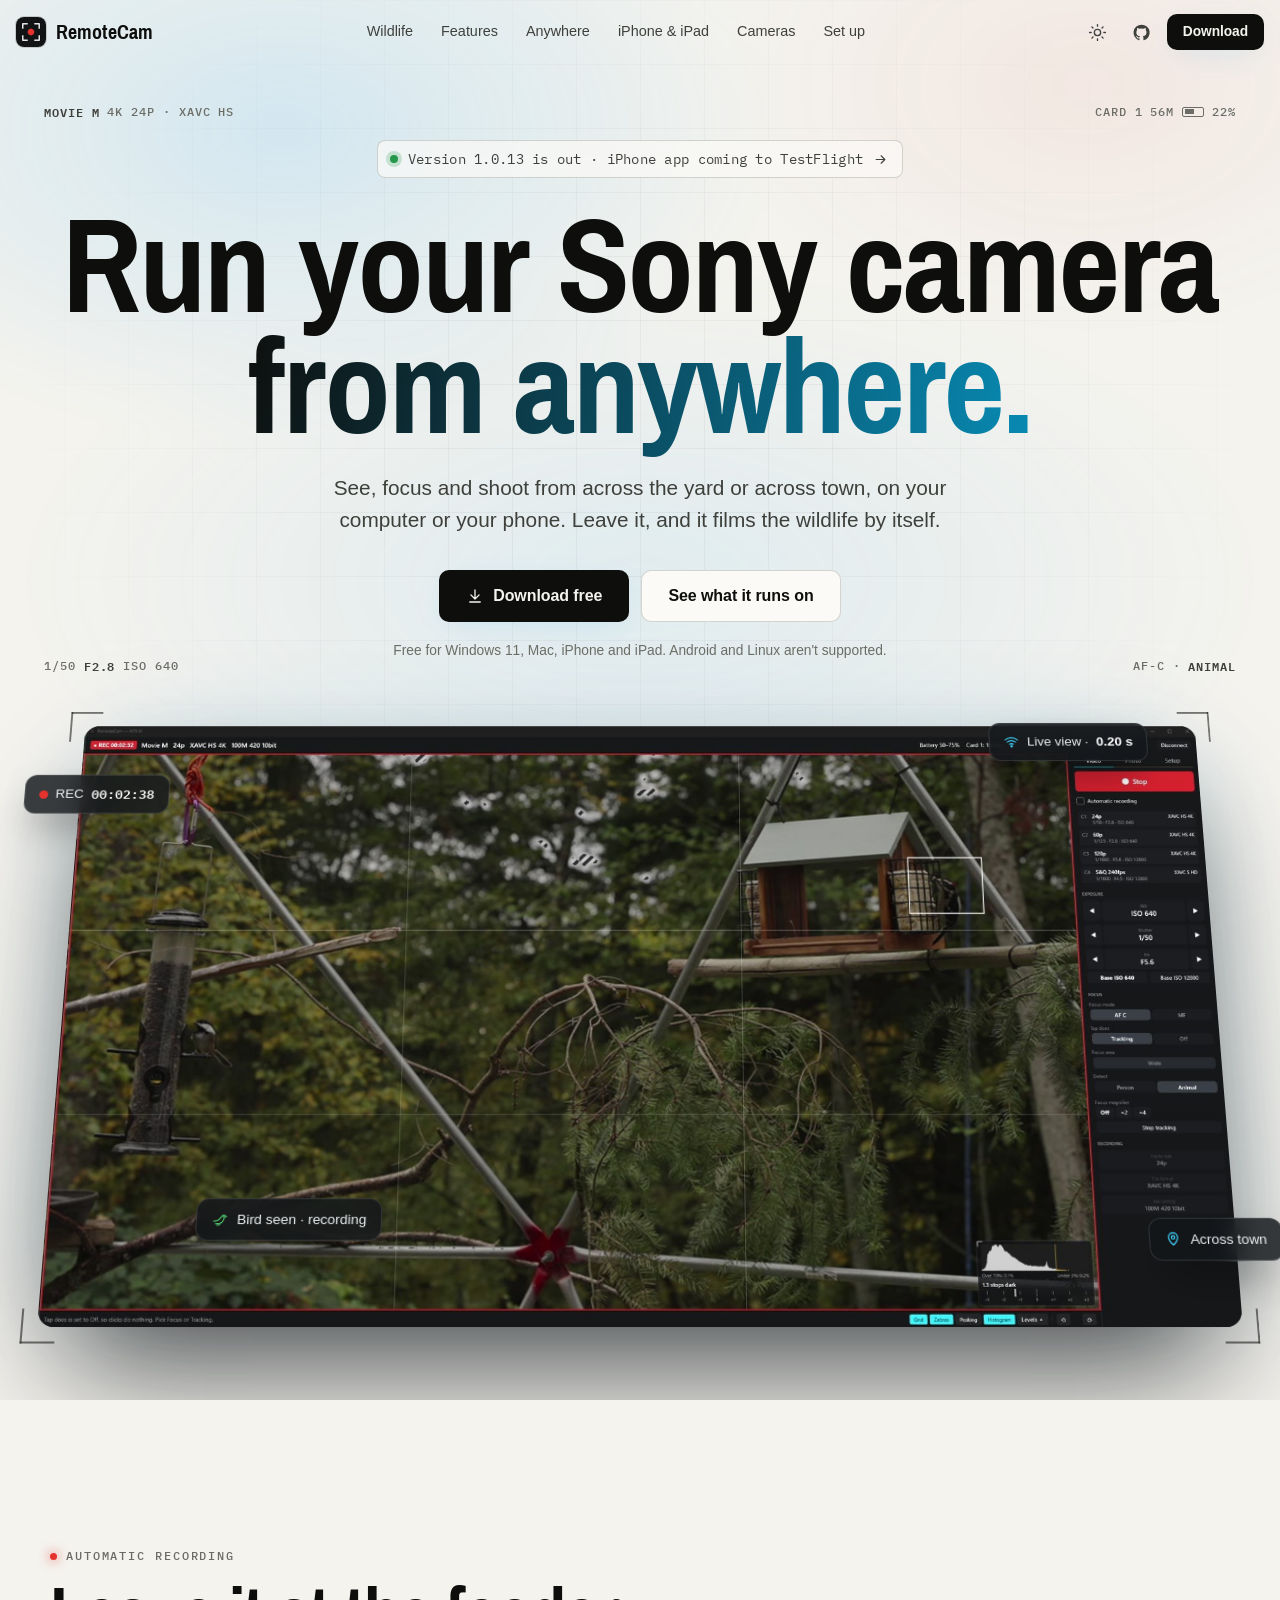
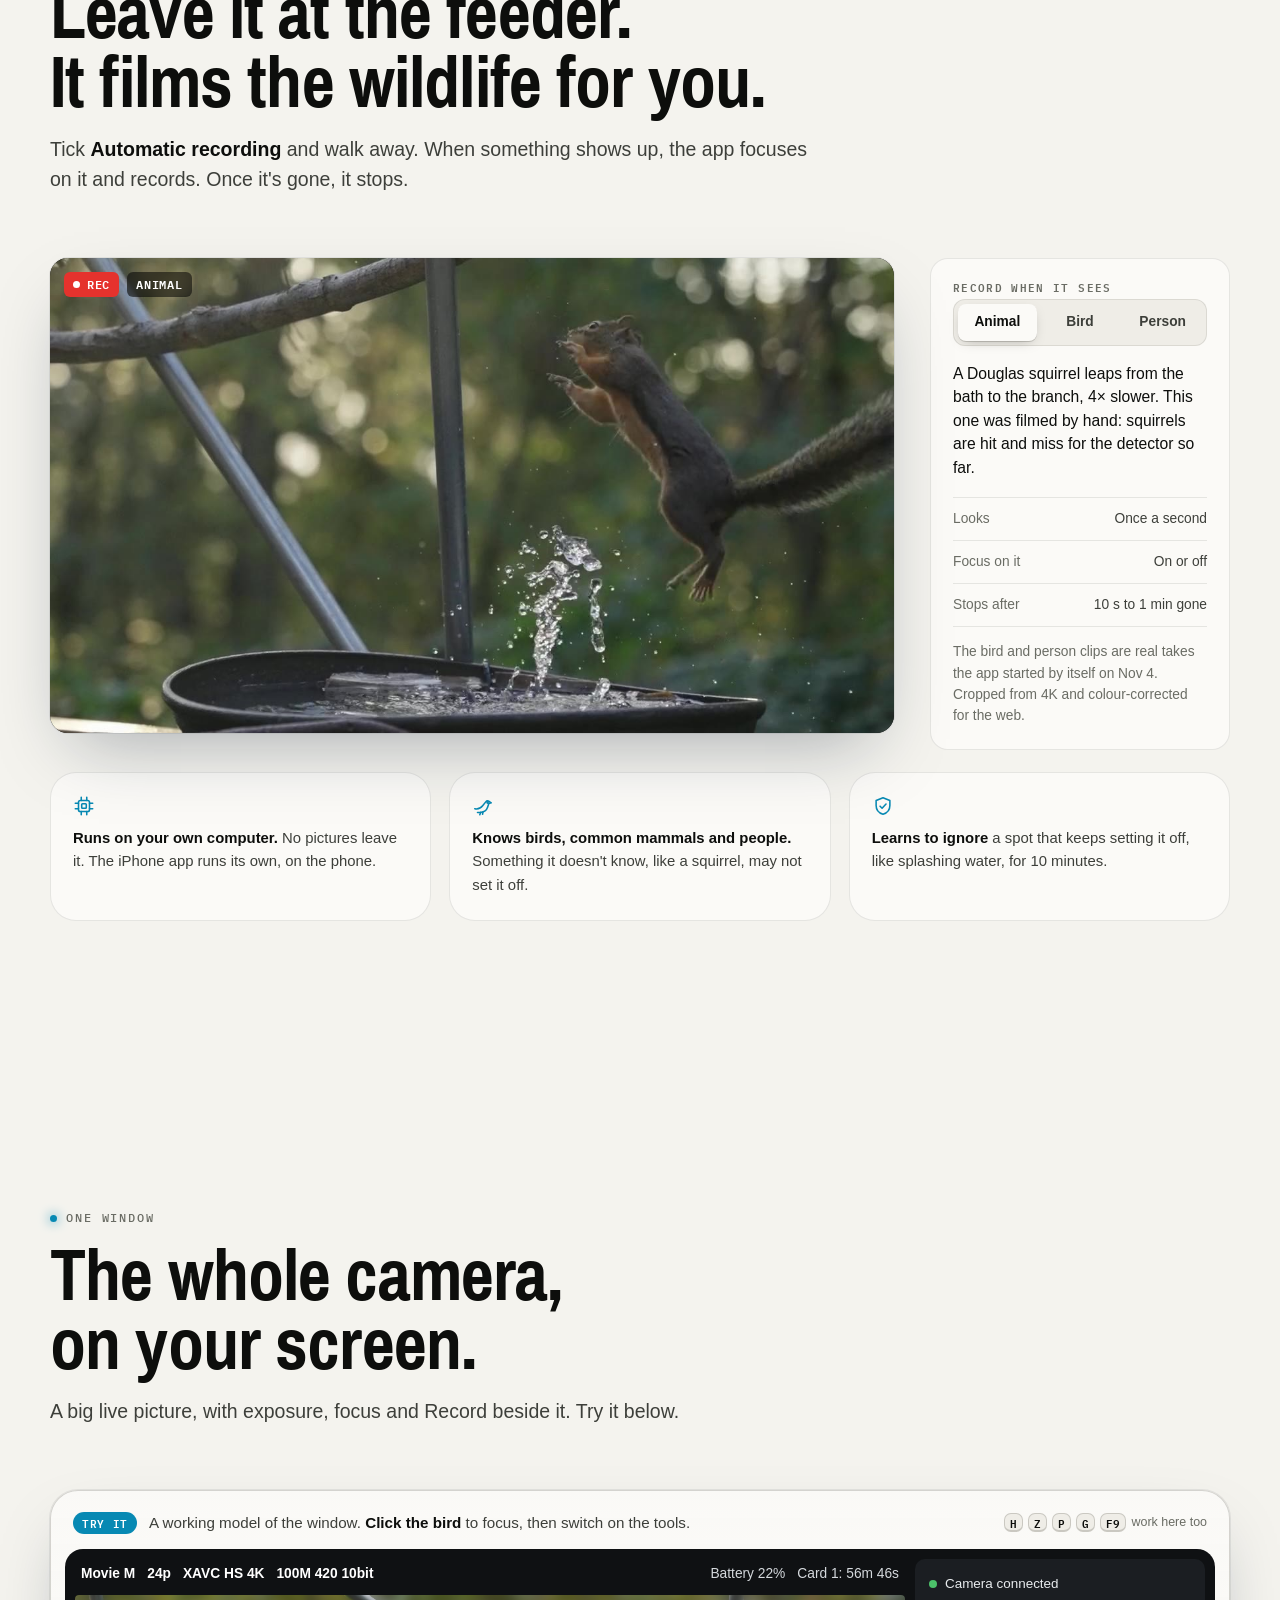
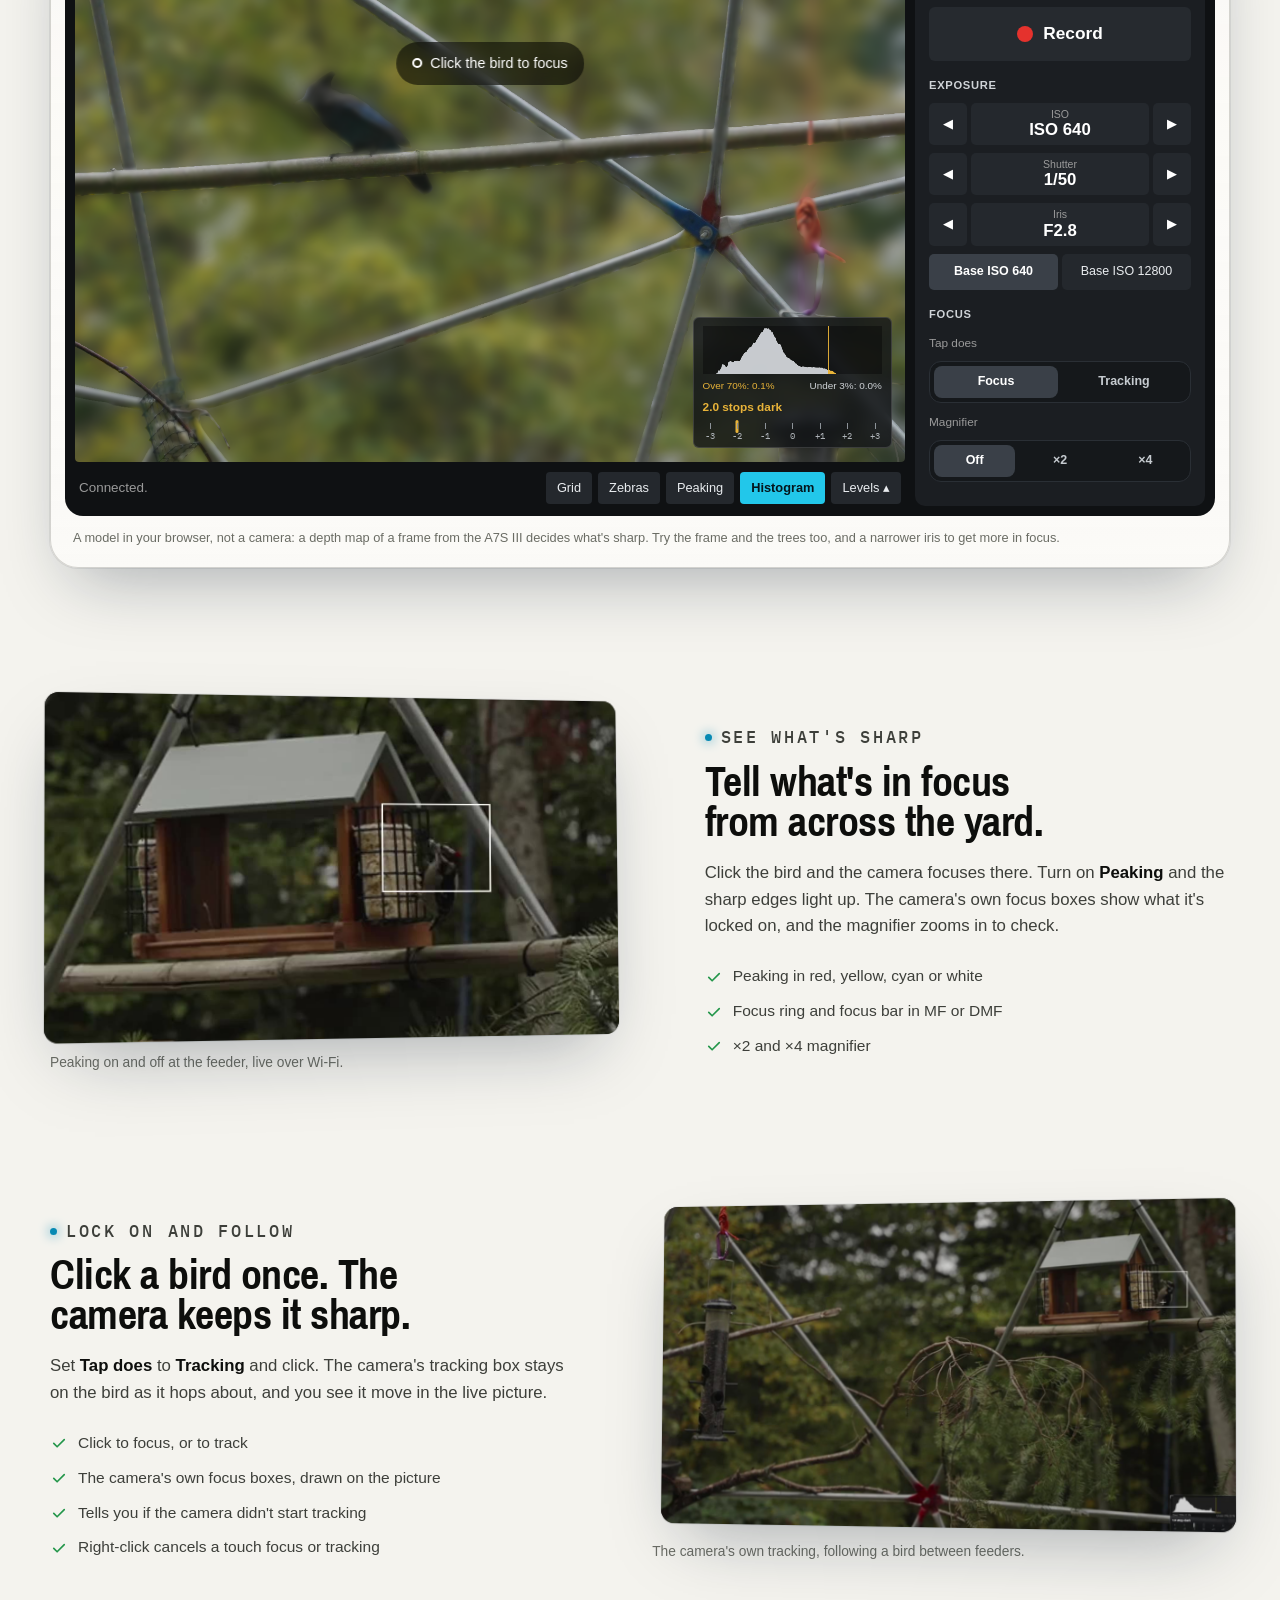
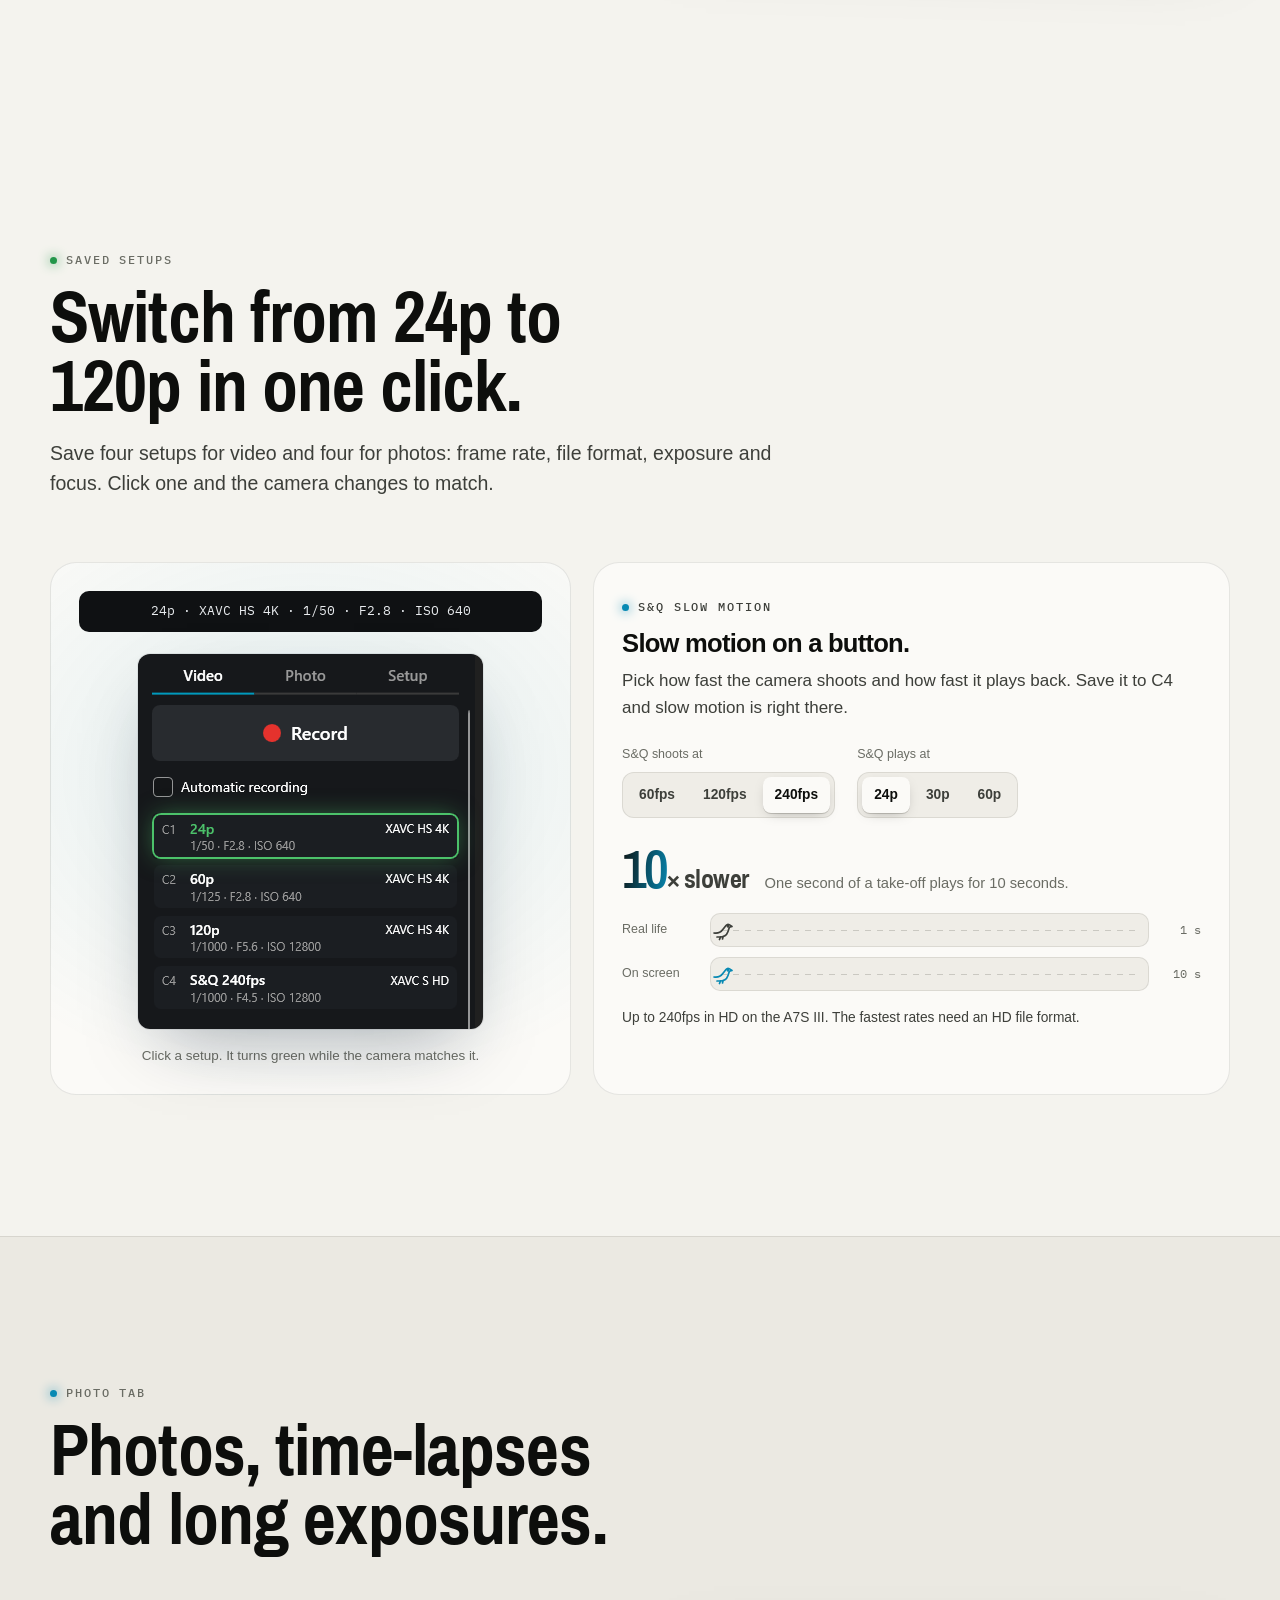
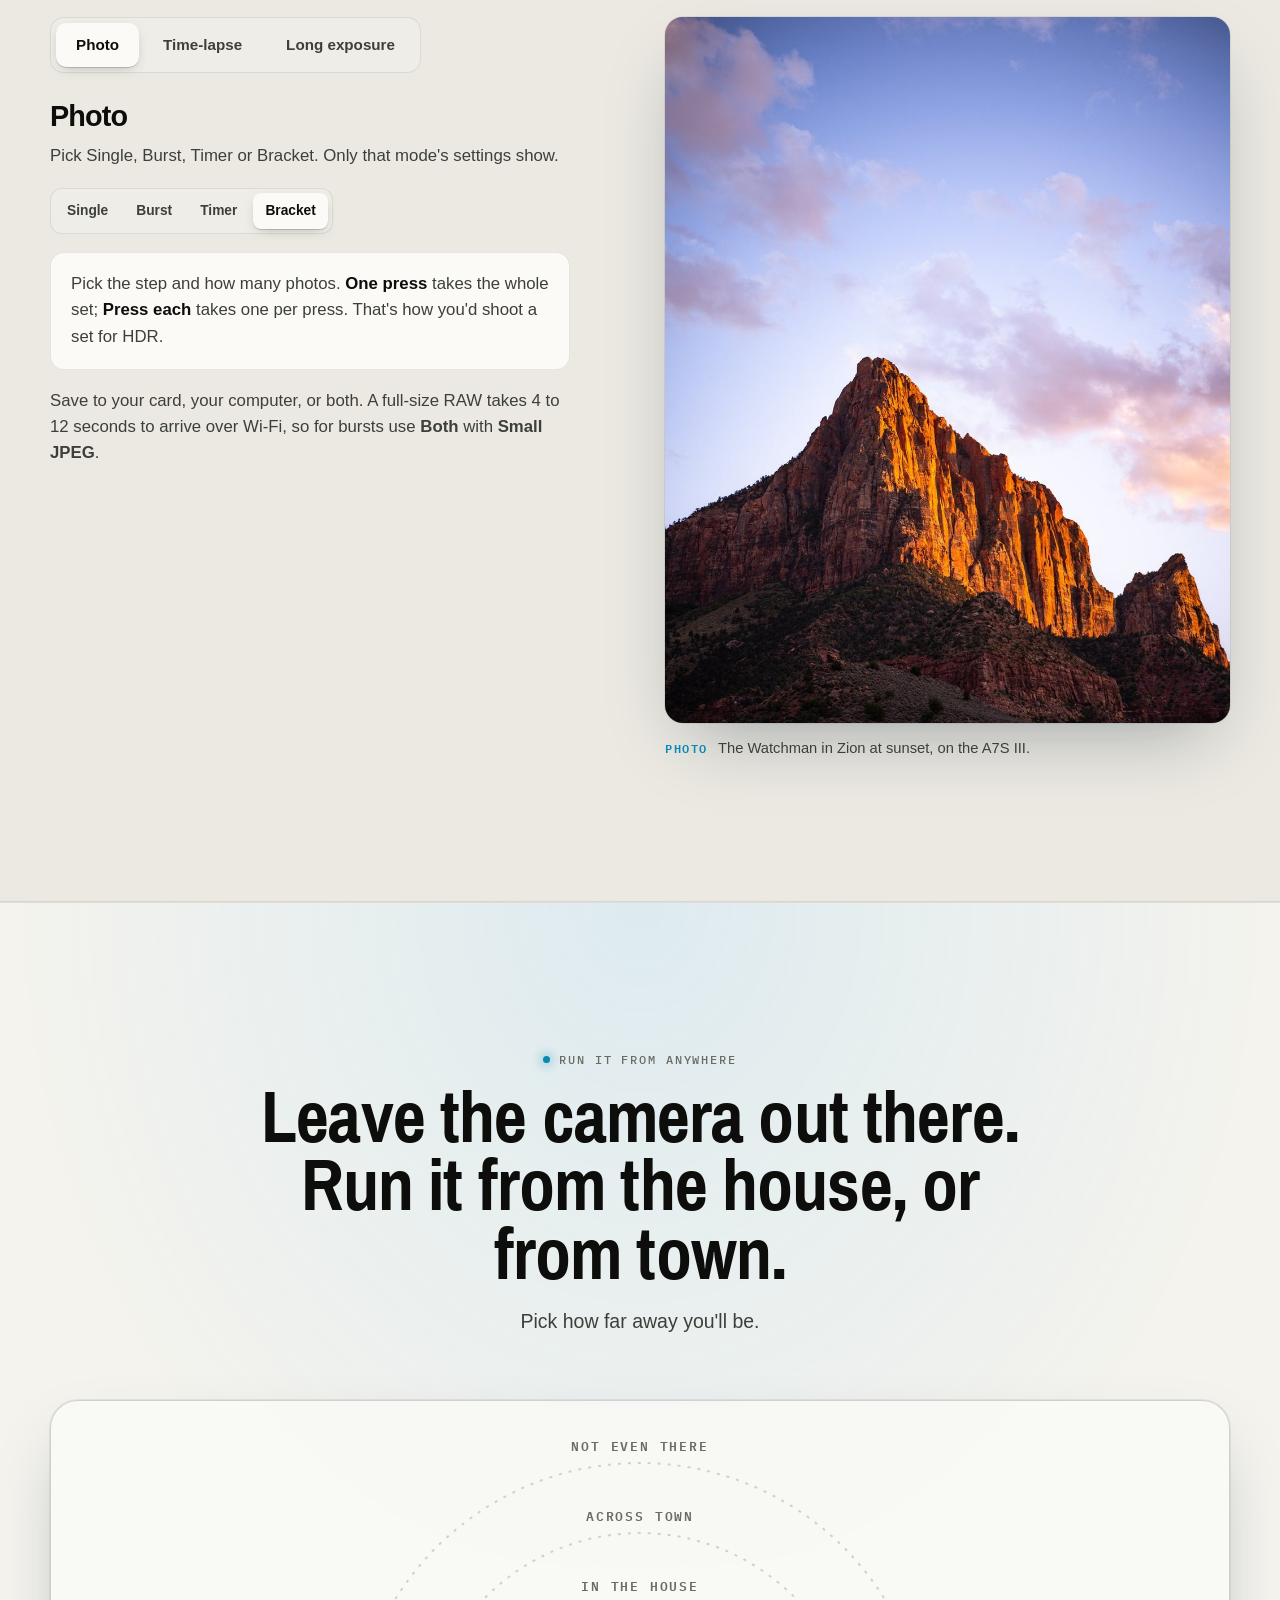
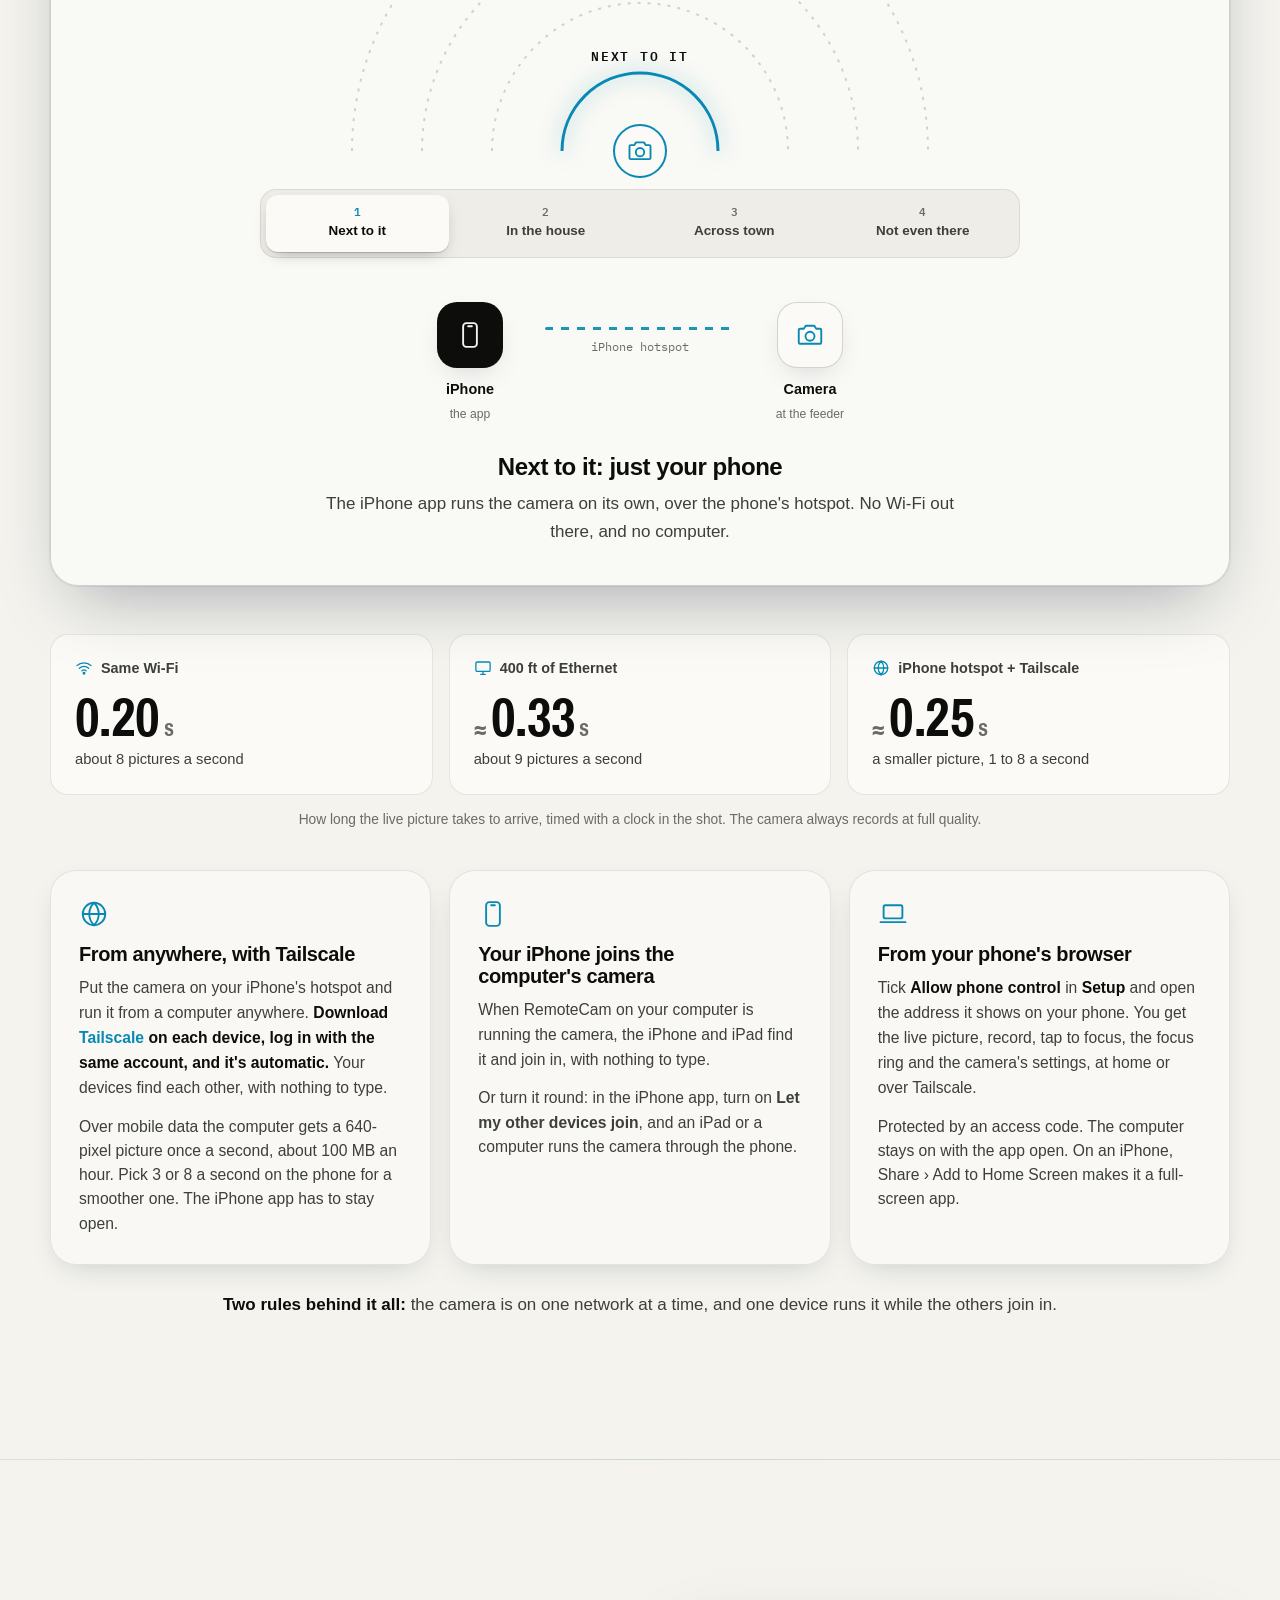
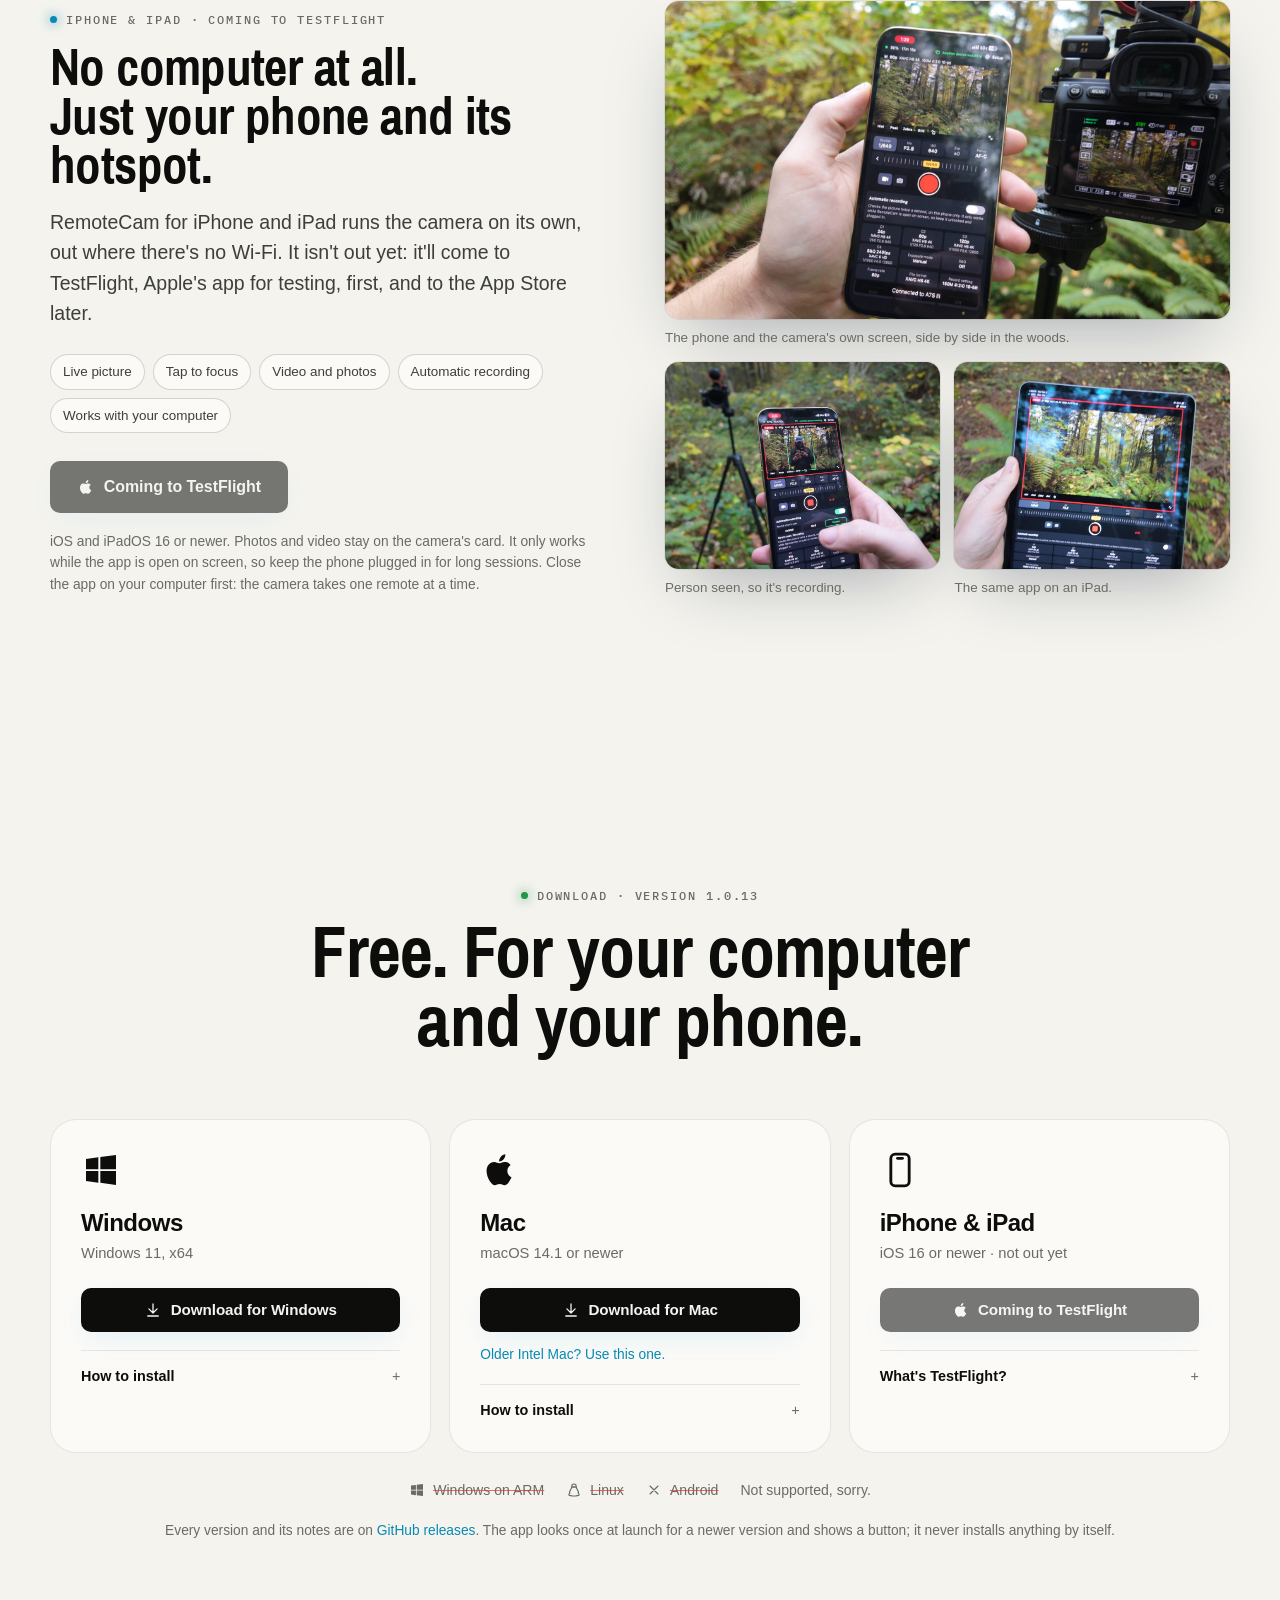
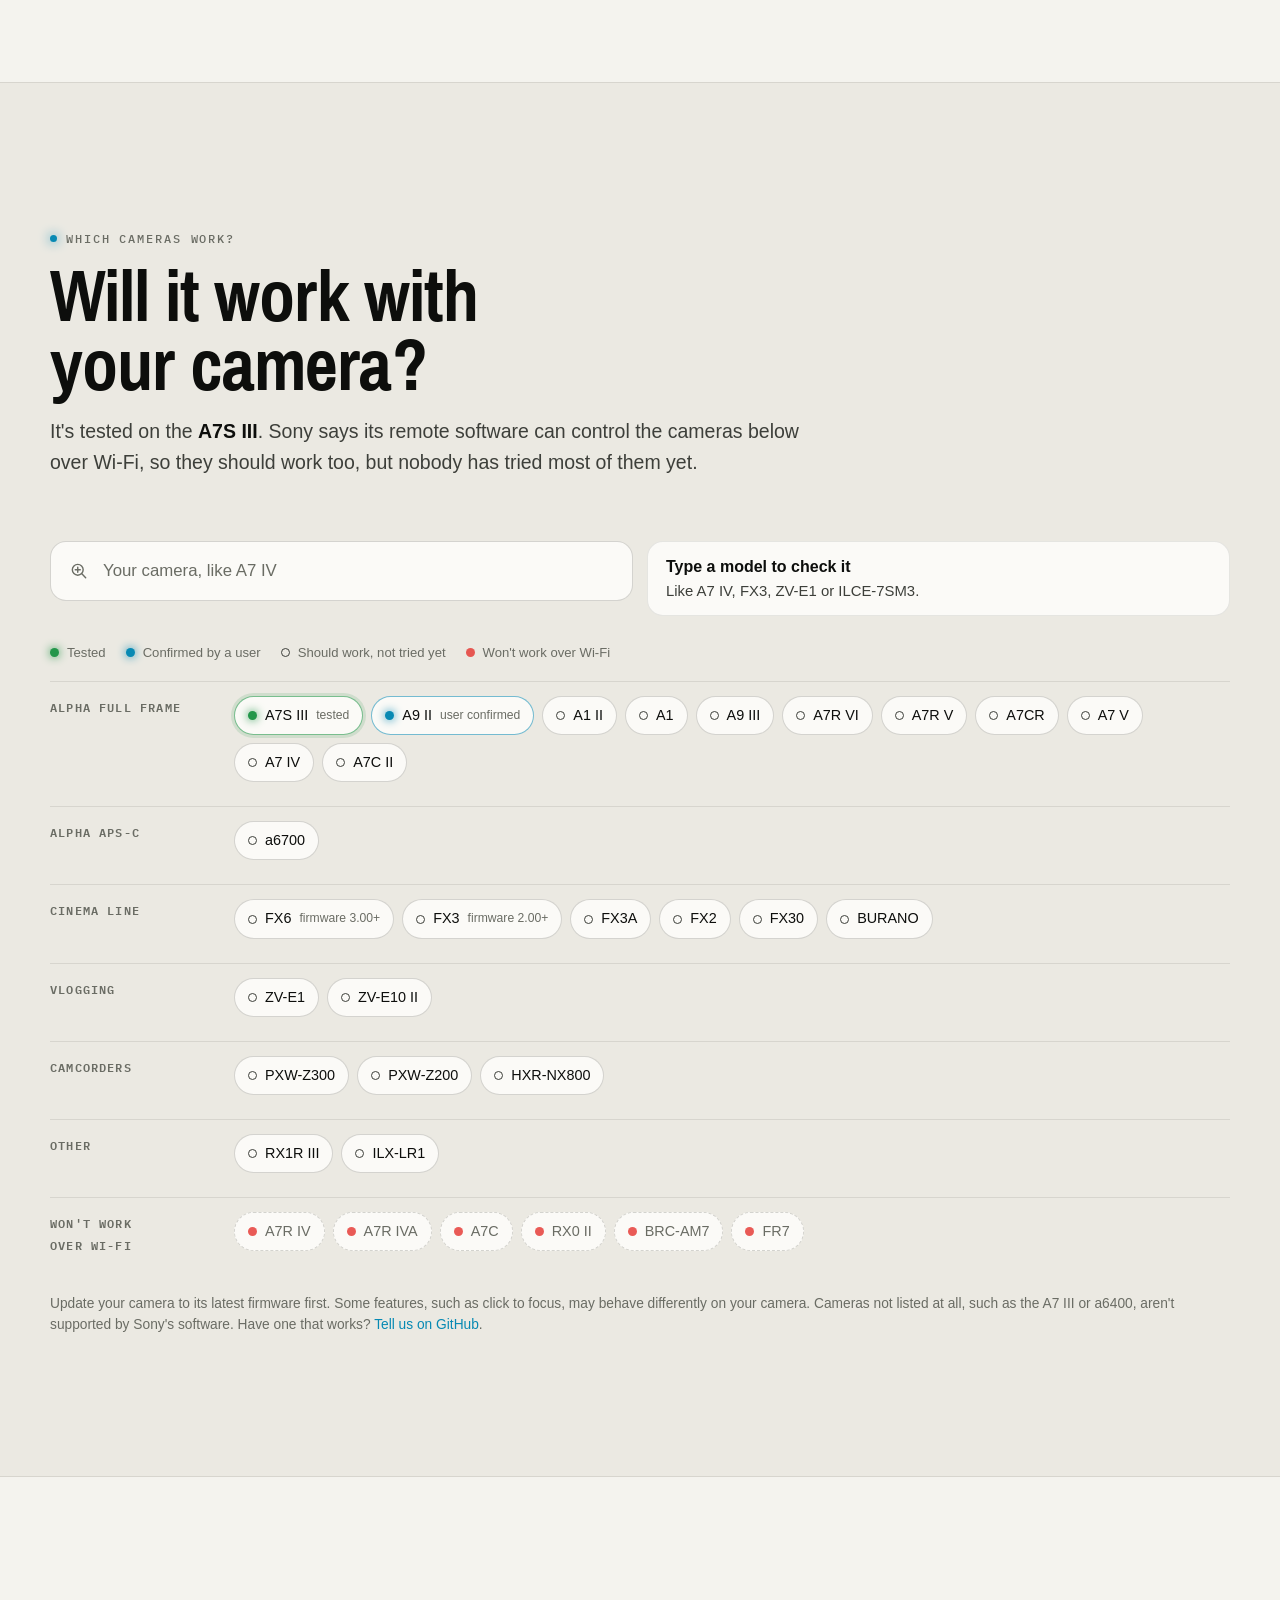
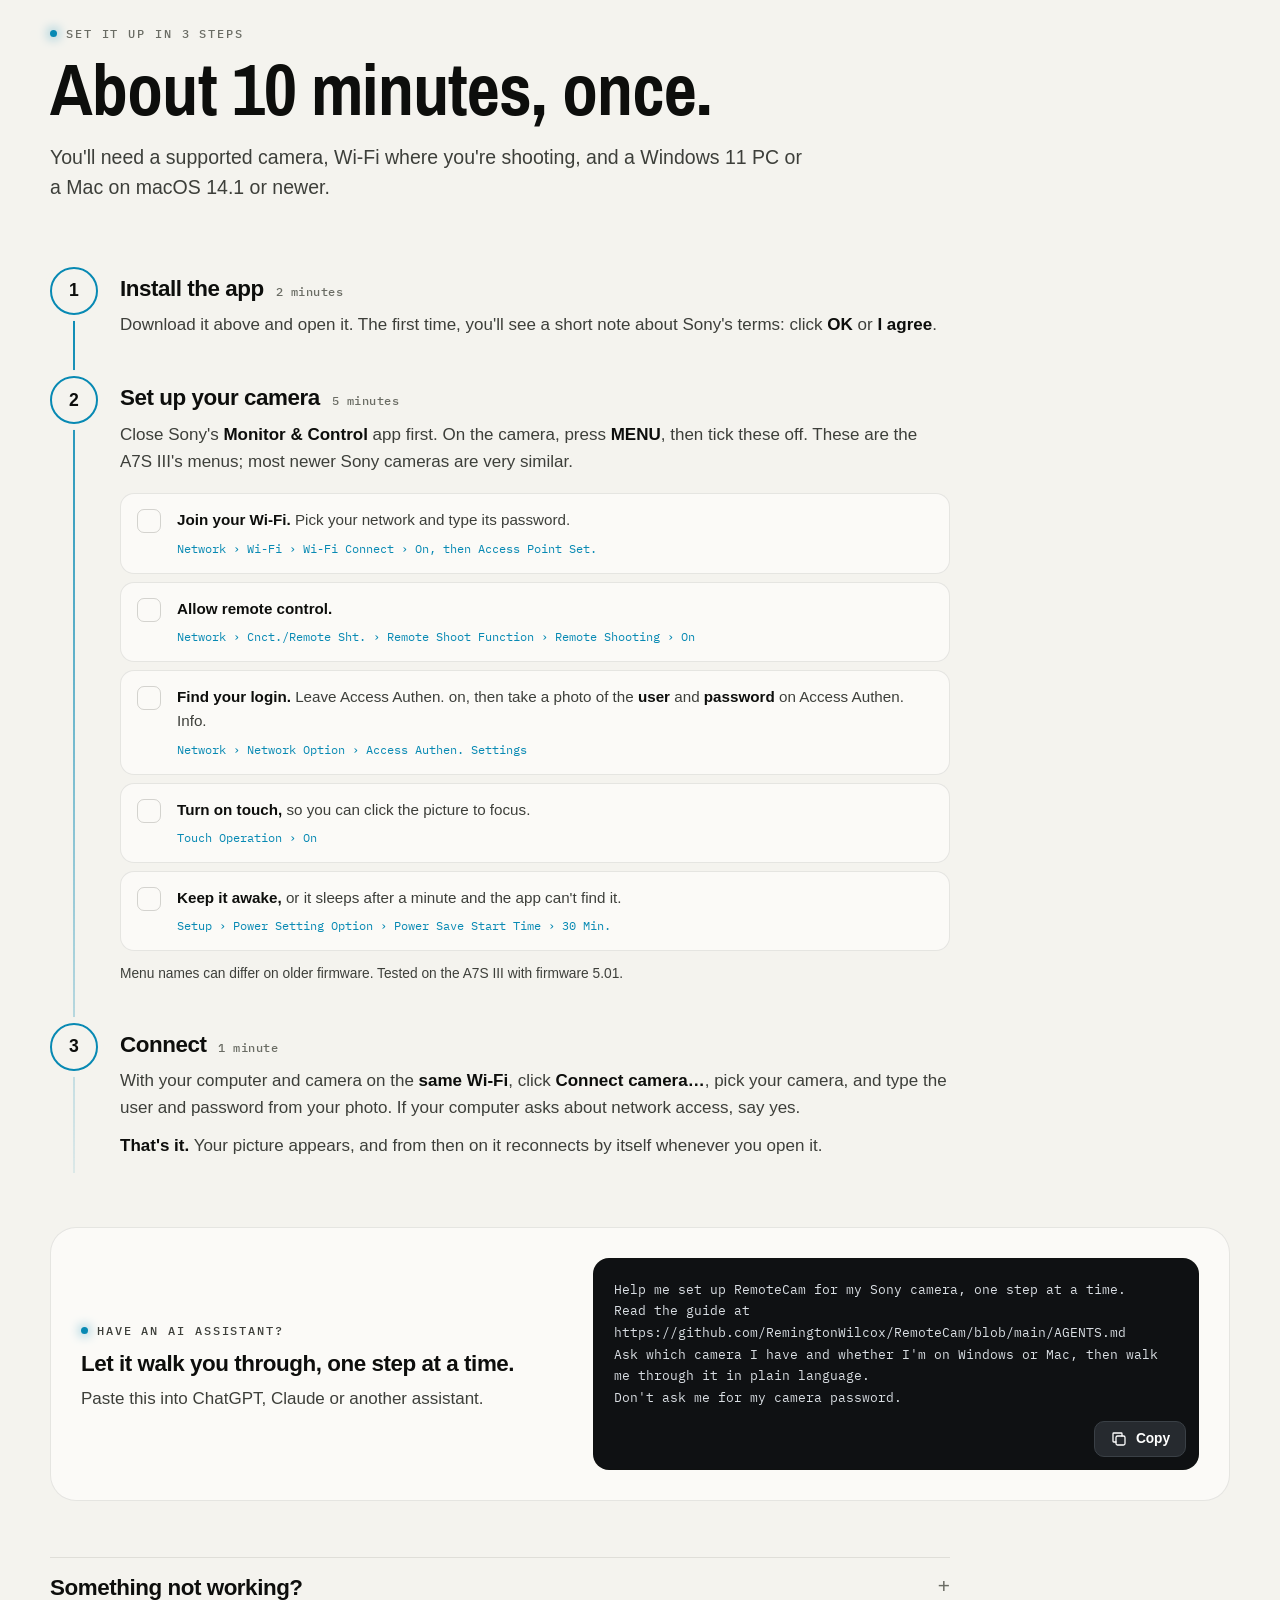
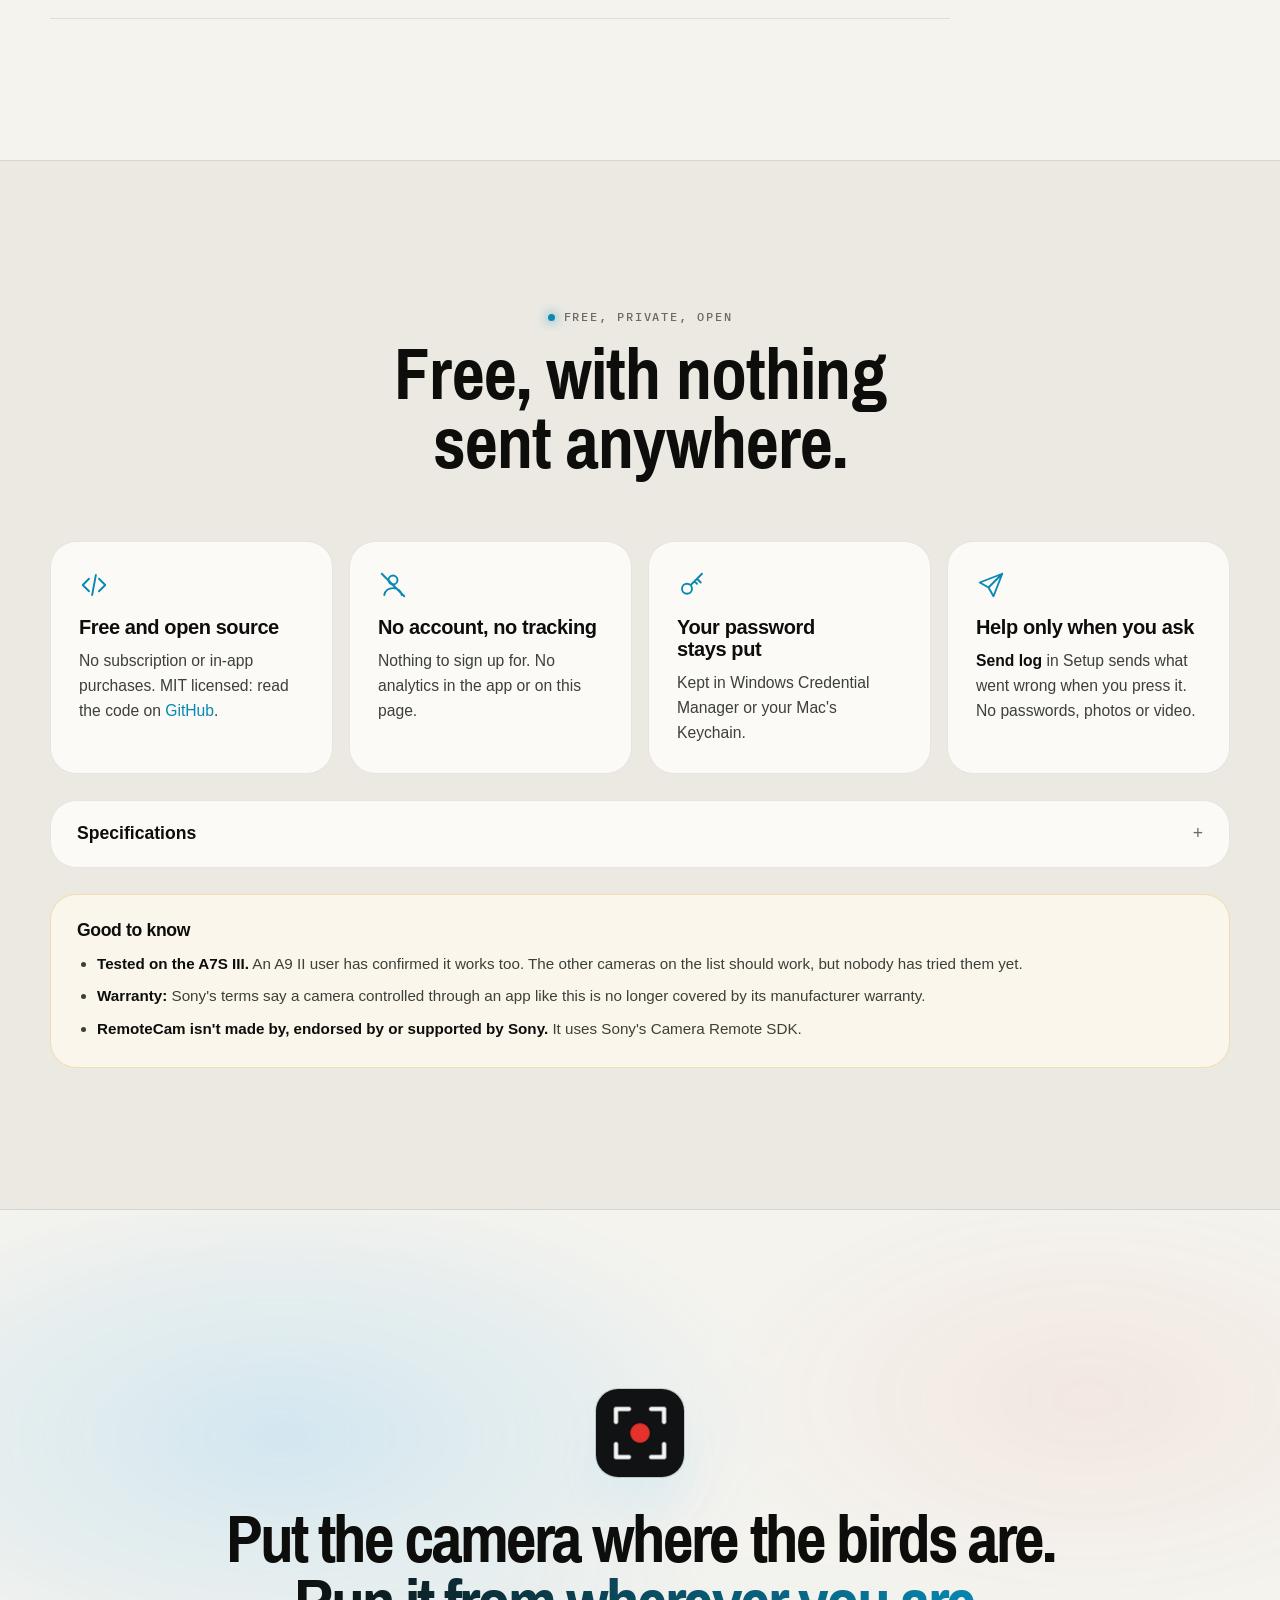
==== site/index.html @ f8faad05 "Website: the Animal tab shows the Oct 31 squirrel leap, labelled as filmed by hand Co-Authored-By: C" ====
<!doctype html>
<html lang="en">
<head>
  <meta charset="utf-8">
  <meta name="viewport" content="width=device-width, initial-scale=1, viewport-fit=cover">
  <!-- This page loads nothing from anyone else until you press play on the video. -->
  <meta http-equiv="Content-Security-Policy" content="default-src 'self'; img-src 'self' data:; style-src 'self' 'unsafe-inline'; script-src 'self'; frame-src https://www.youtube-nocookie.com; connect-src 'none'; form-action 'none'; base-uri 'self'; object-src 'none'">
  <meta name="referrer" content="strict-origin-when-cross-origin">

  <!-- APP NAME: also set in config.js. Change both if the name changes. -->
  <title>RemoteCam · Run your Sony camera from anywhere</title>
  <meta name="description" content="Free Windows, Mac, iPhone and iPad apps that run a Sony camera over Wi-Fi: live picture, focus, exposure, video, photos, slow motion, time-lapse, and automatic recording when wildlife shows up.">
  <meta property="og:title" content="RemoteCam · Run your Sony camera from anywhere">
  <meta property="og:site_name" content="RemoteCam">
  <!-- /APP NAME -->
  <meta property="og:description" content="Live picture, focus, exposure, video, photos, slow motion and time-lapse, from across the yard or across town. Free and open source.">
  <meta property="og:type" content="website">
  <link rel="canonical" href="https://getremotecam.com/">
  <meta property="og:url" content="https://getremotecam.com/">
  <meta property="og:image" content="https://getremotecam.com/assets/social-card.jpg">
  <meta property="og:image:width" content="1200">
  <meta property="og:image:height" content="630">
  <meta name="twitter:card" content="summary_large_image">
  <meta name="color-scheme" content="dark light">
  <meta name="theme-color" content="#070807" media="(prefers-color-scheme: dark)">
  <meta name="theme-color" content="#f4f3ee" media="(prefers-color-scheme: light)">

  <link rel="icon" type="image/png" href="assets/favicon-64.png">
  <link rel="apple-touch-icon" href="assets/icon-180.png">
  <link rel="stylesheet" href="styles.css">
  <script src="theme.js"></script>
  <script src="config.js" defer></script>
  <script src="app.js" defer></script>
</head>
<body id="top">

<!-- Icons, drawn once and reused below -->
<svg width="0" height="0" style="position:absolute" aria-hidden="true">
  <defs>
    <symbol id="i-eye" viewBox="0 0 24 24"><path d="M2 12s3.6-7 10-7 10 7 10 7-3.6 7-10 7S2 12 2 12Z"/><circle cx="12" cy="12" r="3"/></symbol>
    <symbol id="i-focus" viewBox="0 0 24 24"><path d="M3 8V5a2 2 0 0 1 2-2h3M16 3h3a2 2 0 0 1 2 2v3M21 16v3a2 2 0 0 1-2 2h-3M8 21H5a2 2 0 0 1-2-2v-3"/><circle cx="12" cy="12" r="3.2"/></symbol>
    <symbol id="i-loupe" viewBox="0 0 24 24"><circle cx="10.5" cy="10.5" r="6.5"/><path d="m20 20-4.6-4.6M10.5 7.5v6M7.5 10.5h6"/></symbol>
    <symbol id="i-sun" viewBox="0 0 24 24"><circle cx="12" cy="12" r="4"/><path d="M12 2v2M12 20v2M4.9 4.9l1.4 1.4M17.7 17.7l1.4 1.4M2 12h2M20 12h2M4.9 19.1l1.4-1.4M17.7 6.3l1.4-1.4"/></symbol>
    <symbol id="i-moon" viewBox="0 0 24 24"><path d="M20 14.5A8 8 0 0 1 9.5 4a8 8 0 1 0 10.5 10.5Z"/></symbol>
    <symbol id="i-rec" viewBox="0 0 24 24"><circle cx="12" cy="12" r="9"/><circle cx="12" cy="12" r="4.5" fill="currentColor" stroke="none"/></symbol>
    <symbol id="i-slow" viewBox="0 0 24 24"><circle cx="12" cy="13" r="8"/><path d="M12 9v4l2.5 2.5M9.5 2.5h5"/></symbol>
    <symbol id="i-camera" viewBox="0 0 24 24"><path d="M4 7h3l1.6-2.4h6.8L17 7h3a1 1 0 0 1 1 1v10a1 1 0 0 1-1 1H4a1 1 0 0 1-1-1V8a1 1 0 0 1 1-1Z"/><circle cx="12" cy="13" r="3.6"/></symbol>
    <symbol id="i-presets" viewBox="0 0 24 24"><rect x="3" y="4" width="18" height="4" rx="1.2"/><rect x="3" y="10" width="18" height="4" rx="1.2"/><rect x="3" y="16" width="18" height="4" rx="1.2"/></symbol>
    <symbol id="i-sliders" viewBox="0 0 24 24"><path d="M4 6h10M18 6h2M4 12h4M12 12h8M4 18h12M20 18h0"/><circle cx="16" cy="6" r="2"/><circle cx="10" cy="12" r="2"/><circle cx="18" cy="18" r="2"/></symbol>
    <symbol id="i-cards" viewBox="0 0 24 24"><path d="M7 3h7l4 4v13a1 1 0 0 1-1 1H7a1 1 0 0 1-1-1V4a1 1 0 0 1 1-1Z"/><path d="M9.5 3v4M12 3v4M14.5 4v3"/></symbol>
    <symbol id="i-globe" viewBox="0 0 24 24"><circle cx="12" cy="12" r="9"/><path d="M3 12h18M12 3c2.6 2.6 3.8 5.6 3.8 9s-1.2 6.4-3.8 9c-2.6-2.6-3.8-5.6-3.8-9S9.4 5.6 12 3Z"/></symbol>
    <symbol id="i-bird" viewBox="0 0 24 24"><path d="M3 15c3.5.6 6.5-.4 8.6-3.2L15 7.5c.8-1 2.4-1.4 3.6-.6L21 8.5l-2.6.8-1.5 4.4C15.8 17 12.6 19 8.5 19H6"/><circle cx="17" cy="8.3" r=".6" fill="currentColor"/><path d="M9.5 19l-1 2.5M12 18.5 11.5 21"/></symbol>
    <symbol id="i-battery" viewBox="0 0 24 24"><rect x="2.5" y="7" width="17" height="10" rx="2"/><path d="M22 10.5v3"/><path d="M5.5 10v4M8.5 10v4" /></symbol>
    <symbol id="i-wifi" viewBox="0 0 24 24"><path d="M2.5 8.8a14 14 0 0 1 19 0M5.8 12.3a9.2 9.2 0 0 1 12.4 0M9.2 15.7a4.4 4.4 0 0 1 5.6 0"/><circle cx="12" cy="19" r="1.1" fill="currentColor"/></symbol>
    <symbol id="i-help" viewBox="0 0 24 24"><path d="M21 12a9 9 0 1 1-4-7.5"/><path d="M9.5 9.5a2.6 2.6 0 0 1 5 1c0 1.8-2.5 2.2-2.5 3.8"/><circle cx="12" cy="17.3" r=".7" fill="currentColor"/></symbol>
    <symbol id="i-shield" viewBox="0 0 24 24"><path d="M12 3 4.5 6v5.5c0 4.6 3.1 8.2 7.5 9.5 4.4-1.3 7.5-4.9 7.5-9.5V6L12 3Z"/><path d="m8.8 12.2 2.2 2.2 4.3-4.6"/></symbol>
    <symbol id="i-key" viewBox="0 0 24 24"><circle cx="8" cy="15" r="4"/><path d="m11 12 9-9M16 7l3 3M14 9l2 2"/></symbol>
    <symbol id="i-code" viewBox="0 0 24 24"><path d="m8 7-5 5 5 5M16 7l5 5-5 5M13.5 4l-3 16"/></symbol>
    <symbol id="i-cpu" viewBox="0 0 24 24"><rect x="6" y="6" width="12" height="12" rx="2"/><path d="M9 2.5V6M15 2.5V6M9 18v3.5M15 18v3.5M2.5 9H6M2.5 15H6M18 9h3.5M18 15h3.5"/><rect x="9.5" y="9.5" width="5" height="5" rx=".8"/></symbol>
    <symbol id="i-gift" viewBox="0 0 24 24"><rect x="3.5" y="8" width="17" height="4" rx="1"/><path d="M5 12v8h14v-8M12 8v12M12 8c-1.5-3.5-5.5-4-5.5-1.6C6.5 8 9 8 12 8Zm0 0c1.5-3.5 5.5-4 5.5-1.6C17.5 8 15 8 12 8Z"/></symbol>
    <symbol id="i-user-off" viewBox="0 0 24 24"><circle cx="12" cy="8" r="3.6"/><path d="M5 20c.8-3.6 3.6-5.5 7-5.5s6.2 1.9 7 5.5M3 3l18 18"/></symbol>
    <symbol id="i-send" viewBox="0 0 24 24"><path d="M21 3 10 14M21 3l-7 18-4-7-7-4 18-7Z"/></symbol>
    <symbol id="i-play" viewBox="0 0 24 24"><path d="M8 5.5v13l10.5-6.5L8 5.5Z" fill="currentColor"/></symbol>
    <symbol id="i-arrow" viewBox="0 0 24 24"><path d="M5 12h14M13 6l6 6-6 6"/></symbol>
    <symbol id="i-down" viewBox="0 0 24 24"><path d="M12 4v12M6.5 10.5 12 16l5.5-5.5M5 20h14"/></symbol>
    <symbol id="i-copy" viewBox="0 0 24 24"><rect x="8" y="8" width="12" height="12" rx="2"/><path d="M16 8V5a1 1 0 0 0-1-1H5a1 1 0 0 0-1 1v10a1 1 0 0 0 1 1h3"/></symbol>
    <symbol id="i-check" viewBox="0 0 24 24"><path d="m5 12.5 4.5 4.5L19 7.5"/></symbol>
    <symbol id="i-x" viewBox="0 0 24 24"><path d="M6 6l12 12M18 6 6 18"/></symbol>
    <symbol id="i-menu" viewBox="0 0 24 24"><path d="M4 7h16M4 12h16M4 17h16"/></symbol>
    <symbol id="i-phone" viewBox="0 0 24 24"><rect x="6.5" y="2.5" width="11" height="19" rx="2.6"/><path d="M10.5 5h3"/></symbol>
    <symbol id="i-laptop" viewBox="0 0 24 24"><rect x="4.5" y="5" width="15" height="10.5" rx="1.4"/><path d="M2 18.5h20"/></symbol>
    <symbol id="i-desktop" viewBox="0 0 24 24"><rect x="2.5" y="4" width="19" height="12.5" rx="1.6"/><path d="M9 20.5h6M12 16.5v4"/></symbol>
    <symbol id="i-cloud" viewBox="0 0 24 24"><path d="M7 18.5a4.5 4.5 0 0 1-.6-9A6 6 0 0 1 18 8.6a5 5 0 0 1-.5 9.9H7Z"/></symbol>
    <symbol id="i-home" viewBox="0 0 24 24"><path d="M3.5 11 12 4l8.5 7M6 9.5V20h12V9.5"/><path d="M10 20v-5h4v5"/></symbol>
    <symbol id="i-pin" viewBox="0 0 24 24"><path d="M12 21s-6.5-6.2-6.5-11a6.5 6.5 0 0 1 13 0c0 4.8-6.5 11-6.5 11Z"/><circle cx="12" cy="10" r="2.4"/></symbol>
    <symbol id="i-windows" viewBox="0 0 24 24"><path d="M3 5.4 10.4 4.4v7.1H3V5.4ZM11.6 4.2 21 3v8.5h-9.4V4.2ZM3 12.6h7.4v7.1L3 18.6v-6ZM11.6 12.6H21V21l-9.4-1.3v-7.1Z" fill="currentColor" stroke="none"/></symbol>
    <symbol id="i-apple" viewBox="0 0 24 24"><path d="M16.4 12.6c0-2.4 2-3.5 2-3.6-1.1-1.6-2.8-1.8-3.4-1.8-1.4-.2-2.8.8-3.5.8-.7 0-1.8-.8-3-.8-1.5 0-3 .9-3.8 2.3-1.6 2.8-.4 7 1.2 9.3.8 1.1 1.7 2.4 2.9 2.3 1.2 0 1.6-.7 3-.7s1.8.7 3 .7c1.3 0 2.1-1.1 2.8-2.3.9-1.3 1.3-2.5 1.3-2.6-.1 0-2.5-.9-2.5-3.6ZM14.2 5.6c.6-.8 1.1-1.9 1-3-.9 0-2.1.6-2.7 1.4-.6.7-1.1 1.8-1 2.9 1 .1 2.1-.5 2.7-1.3Z" fill="currentColor" stroke="none"/></symbol>
    <symbol id="i-linux" viewBox="0 0 24 24"><path d="M12 3c-2.2 0-3.4 1.8-3.4 4.2 0 1.6-.6 2.7-1.6 4.3-1.2 1.9-2 3.7-1.5 5.8M12 3c2.2 0 3.4 1.8 3.4 4.2 0 1.6.6 2.7 1.6 4.3 1.2 1.9 2 3.7 1.5 5.8M5.5 17.3c-1 .6-1.6 1.5-1 2.3.8 1.1 3.6.7 4.8 1.4M18.5 17.3c1 .6 1.6 1.5 1 2.3-.8 1.1-3.6.7-4.8 1.4M9.3 21h5.4"/><circle cx="10.6" cy="7.4" r=".6" fill="currentColor"/><circle cx="13.4" cy="7.4" r=".6" fill="currentColor"/></symbol>
    <symbol id="s-github" viewBox="0 0 24 24"><path fill="currentColor" stroke="none" d="M12 2.2a10 10 0 0 0-3.2 19.5c.5.1.7-.2.7-.5v-1.7c-2.8.6-3.4-1.3-3.4-1.3-.4-1.2-1.1-1.5-1.1-1.5-.9-.6.1-.6.1-.6 1 .1 1.5 1 1.5 1 .9 1.6 2.4 1.1 2.9.8.1-.7.4-1.1.6-1.3-2.2-.3-4.6-1.1-4.6-5 0-1.1.4-2 1-2.7-.1-.3-.4-1.3.1-2.7 0 0 .8-.3 2.8 1a9.6 9.6 0 0 1 5 0c1.9-1.3 2.8-1 2.8-1 .5 1.4.2 2.4.1 2.7.6.7 1 1.6 1 2.7 0 3.9-2.4 4.7-4.6 5 .4.3.7.9.7 1.9v2.8c0 .3.2.6.7.5A10 10 0 0 0 12 2.2Z"/></symbol>
    <symbol id="s-youtube" viewBox="0 0 24 24"><path fill="currentColor" stroke="none" d="M21.6 7.2a2.6 2.6 0 0 0-1.8-1.8C18.2 5 12 5 12 5s-6.2 0-7.8.4A2.6 2.6 0 0 0 2.4 7.2C2 8.8 2 12 2 12s0 3.2.4 4.8c.2.9.9 1.6 1.8 1.8 1.6.4 7.8.4 7.8.4s6.2 0 7.8-.4c.9-.2 1.6-.9 1.8-1.8.4-1.6.4-4.8.4-4.8s0-3.2-.4-4.8ZM10 15V9l5.2 3L10 15Z"/></symbol>
    <symbol id="s-instagram" viewBox="0 0 24 24"><rect x="3.5" y="3.5" width="17" height="17" rx="5"/><circle cx="12" cy="12" r="4"/><circle cx="17.2" cy="6.8" r="1" fill="currentColor" stroke="none"/></symbol>
    <symbol id="s-tiktok" viewBox="0 0 24 24"><path fill="currentColor" stroke="none" d="M16.6 3c.3 2.2 1.6 3.6 3.8 3.8v3a7 7 0 0 1-3.8-1.2v6.2a5.8 5.8 0 1 1-5.8-5.8c.3 0 .6 0 .9.1v3.1a2.8 2.8 0 1 0 1.9 2.6V3h3Z"/></symbol>
    <symbol id="s-x" viewBox="0 0 24 24"><path fill="currentColor" stroke="none" d="M17.8 3h3.1l-6.8 7.7 8 10.3h-6.2l-4.9-6.3L5.4 21H2.3l7.3-8.3L2 3h6.4l4.4 5.8L17.8 3Zm-1.1 16.2h1.7L7.4 4.7H5.6l11.1 14.5Z"/></symbol>
    <symbol id="s-discord" viewBox="0 0 24 24"><path fill="currentColor" stroke="none" d="M19.3 5.4A16.6 16.6 0 0 0 15.2 4l-.5 1a15.4 15.4 0 0 0-5.4 0L8.8 4a16.6 16.6 0 0 0-4.1 1.4C2.1 9.3 1.4 13.1 1.8 16.8a16.7 16.7 0 0 0 5 2.6l1.1-1.7c-.6-.2-1.2-.5-1.7-.9l.4-.3a11.8 11.8 0 0 0 10.8 0l.4.3c-.5.4-1.1.7-1.7.9l1.1 1.7a16.6 16.6 0 0 0 5-2.6c.5-4.3-.8-8.1-2.9-11.4ZM8.7 14.6c-1 0-1.8-.9-1.8-2s.8-2 1.8-2 1.8.9 1.8 2-.8 2-1.8 2Zm6.6 0c-1 0-1.8-.9-1.8-2s.8-2 1.8-2 1.8.9 1.8 2-.8 2-1.8 2Z"/></symbol>
  </defs>
</svg>

<a class="skip" href="#main">Skip to the content</a>

<!-- ============================== NAV ============================== -->
<header class="nav" id="nav">
  <div class="nav-in">
    <a class="brand" href="#top" aria-label="Back to the top">
      <img src="assets/icon-180.png" alt="" width="30" height="30">
      <span class="nm"></span>
    </a>
    <nav class="nav-links" id="navLinks" aria-label="Sections">
      <a href="#auto">Wildlife</a>
      <a href="#features">Features</a>
      <a href="#anywhere">Anywhere</a>
      <a href="#iphone">iPhone &amp; iPad</a>
      <a href="#cameras">Cameras</a>
      <a href="#setup">Set up</a>
    </nav>
    <div class="nav-actions">
      <button class="icon-btn" id="themeBtn" type="button" aria-label="Switch between light and dark">
        <svg class="ic ic-sun"><use href="#i-sun"/></svg><svg class="ic ic-moon"><use href="#i-moon"/></svg>
      </button>
      <a class="icon-btn" data-link="github" href="#" aria-label="The code on GitHub"><svg class="ic"><use href="#s-github"/></svg></a>
      <a class="btn btn-sm btn-primary" href="#download">Download</a>
      <button class="icon-btn menu-btn" id="menuBtn" type="button" aria-label="Open the menu" aria-expanded="false" aria-controls="navLinks"><svg class="ic"><use href="#i-menu"/></svg></button>
    </div>
  </div>
</header>

<main id="main">

<!-- ============================== HERO ============================== -->
<section class="hero">
  <div class="hero-glow" aria-hidden="true"></div>
  <div class="hero-grid" aria-hidden="true"></div>
  <div class="wrap hero-copy">
    <div class="osd" aria-hidden="true">
      <span class="tl"><b>Movie M</b> 4K 24p · XAVC HS</span>
      <span class="tr">Card 1 56m <i class="batt"></i> 22%</span>
      <span class="bl">1/50 <b>F2.8</b> ISO 640</span>
      <span class="br">AF-C · <b>Animal</b></span>
    </div>
    <a class="pill reveal" href="#iphone">
      <span class="pill-dot"></span>
      <span>Version <span data-version></span> is out<span class="hide-sm"> · iPhone app coming to TestFlight</span></span>
      <svg class="ic"><use href="#i-arrow"/></svg>
    </a>
    <h1 class="reveal">Run your Sony camera<br><span class="grad">from anywhere.</span></h1>
    <p class="lede reveal">See, focus and shoot from across the yard or across town, on your computer or your phone. Leave it, and it films the wildlife by itself.</p>
    <div class="cta reveal" id="heroCta">
      <a class="btn btn-primary btn-lg" data-dl="primary" href="#download">
        <svg class="ic"><use href="#i-down"/></svg><span>Download free</span>
      </a>
      <a class="btn btn-ghost btn-lg" data-dl="secondary" href="#download"><span>All downloads</span></a>
      <a class="btn btn-text btn-lg" href="#watch" id="heroWatch" hidden><svg class="ic"><use href="#i-play"/></svg><span>Watch the video</span></a>
    </div>
    <p class="fine reveal" id="heroFine">Free and open source. No account, no subscription, no tracking. Tested on the A7S III.</p>
  </div>

  <div class="wrap hero-stage">
    <div class="stage" id="stage">
      <figure class="screen">
        <img src="assets/window.jpg" width="1760" height="946" alt="The app recording a backyard feeder: a woodpecker on the suet with the camera's tracking box around it, REC 00:02:32 at the top left, the grid and zebras on, the histogram in the corner, and the Video tab on the right with Stop, four saved setups, exposure and focus.">
      </figure>
      <div class="chip-float c1" aria-hidden="true"><span class="rec-dot"></span>REC <b class="mono" id="heroRec">00:02:32</b></div>
      <div class="chip-float c2" aria-hidden="true"><svg class="ic"><use href="#i-wifi"/></svg>Live view · <b>0.20 s</b></div>
      <div class="chip-float c3" aria-hidden="true"><svg class="ic"><use href="#i-bird"/></svg>Bird seen · recording</div>
      <div class="chip-float c4" aria-hidden="true"><svg class="ic"><use href="#i-pin"/></svg>Across town</div>
    </div>
  </div>

</section>

<!-- ============================== AUTOMATIC RECORDING ============================== -->
<section class="section" id="auto">
  <div class="wrap">
    <div class="head reveal">
      <p class="eyebrow"><span class="dot dot-rec"></span>Automatic recording</p>
      <h2>Leave it at the feeder.<br>It films the wildlife for you.</h2>
      <p class="sub">Tick <b>Automatic recording</b> and walk away. When something shows up, the app focuses on it and records. Once it's gone, it stops.</p>
    </div>

    <div class="takes reveal" id="takes">
      <figure class="take">
        <div class="take-pic">
          <video class="loop" id="takeVid" src="assets/auto-animal.mp4" poster="assets/auto-animal.jpg" width="1280" height="720" autoplay muted loop playsinline preload="metadata" aria-label="A Douglas squirrel on the edge of a bird bath leaps up to a branch, slowed down, with the low sun behind the trees."></video>
          <div class="take-osd" aria-hidden="true"><span class="take-rec">REC</span><span id="takeTag">Animal</span></div>
        </div>
      </figure>
      <div class="take-side">
        <p class="lbl">Record when it sees</p>
        <div class="seg seg-panel" role="tablist" aria-label="Record when it sees">
          <button type="button" role="tab" data-take="animal" aria-selected="true">Animal</button>
          <button type="button" role="tab" data-take="bird" aria-selected="false">Bird</button>
          <button type="button" role="tab" data-take="person" aria-selected="false">Person</button>
        </div>
        <p class="take-cap" id="takeCap" aria-live="polite">A Douglas squirrel leaps from the bath to the branch, 4× slower. This one was filmed by hand: squirrels are hit and miss for the detector so far.</p>
        <dl class="take-set">
          <div><dt>Looks</dt><dd>Once a second</dd></div>
          <div><dt>Focus on it</dt><dd>On or off</dd></div>
          <div><dt>Stops after</dt><dd>10 s to 1 min gone</dd></div>
        </dl>
        <p class="fine">The bird and person clips are real takes the app started by itself on Nov 4. Cropped from 4K and colour-corrected for the web.</p>
      </div>
    </div>

    <div class="trio trio-sm">
      <div class="card flat reveal"><svg class="ic"><use href="#i-cpu"/></svg><p><b>Runs on your own computer.</b> No pictures leave it. The iPhone app runs its own, on the phone.</p></div>
      <div class="card flat reveal"><svg class="ic"><use href="#i-bird"/></svg><p><b>Knows birds, common mammals and people.</b> Something it doesn't know, like a squirrel, may not set it off.</p></div>
      <div class="card flat reveal"><svg class="ic"><use href="#i-shield"/></svg><p><b>Learns to ignore</b> a spot that keeps setting it off, like splashing water, for 10 minutes.</p></div>
    </div>
  </div>
</section>

<!-- ============================== ONE WINDOW / LAB ============================== -->
<section class="section" id="features">
  <div class="wrap">
    <div class="head reveal">
      <p class="eyebrow"><span class="dot"></span>One window</p>
      <h2>The whole camera, on your screen.</h2>
      <p class="sub">A big live picture, with exposure, focus and Record beside it. Try it below.</p>
    </div>

    <!-- The live-view lab: a working model of the window's picture tools -->
    <div class="lab reveal" id="lab">
      <div class="lab-top">
        <div class="lab-title">
          <span class="badge">Try it</span>
          <span>A working model of the window. <b>Click the bird</b> to focus, then switch on the tools.</span>
        </div>
        <span class="lab-keys" aria-hidden="true"><kbd>H</kbd><kbd>Z</kbd><kbd>P</kbd><kbd>G</kbd><kbd>F9</kbd> work here too</span>
      </div>

      <div class="lab-body">
        <div class="mon">
          <div class="mon-status" aria-hidden="true">
            <span class="rec-tag" id="labRecTag"><span class="rec-dot"></span>REC <b class="mono" id="labRecTime">00:00:00</b></span>
            <b>Movie M</b><b>24p</b><b>XAVC HS 4K</b><b class="hide-sm">100M 420 10bit</b>
            <span class="grow"></span>
            <span class="hide-sm">Battery 22%</span><span>Card 1: 56m 46s</span>
          </div>
          <div class="mon-pic" id="monPic">
            <div class="mon-zoom" id="monZoom">
              <canvas id="labCanvas" width="1600" height="900" aria-label="Live picture of a Steller's jay on a perch at the feeder. Click to focus." role="img"></canvas>
              <canvas id="labOverlay" width="1024" height="576" aria-hidden="true"></canvas>
              <div class="grid3" id="labGrid" aria-hidden="true"></div>
              <div class="focus-box" id="focusBox" aria-hidden="true"><i></i><i></i><i></i><i></i></div>
            </div>
            <div class="hint" id="labHint">Click the bird to focus</div>
            <div class="histo" id="histo" aria-hidden="true">
              <canvas id="histCanvas" width="520" height="140"></canvas>
              <div class="histo-row"><span class="warn" id="overTxt">Over 70%: 0%</span><span id="underTxt">Under 3%: 0%</span></div>
              <div class="meter">
                <b id="meterTxt">2.0 stops dark</b>
                <div class="meter-scale"><span id="meterMark"></span>
                  <i>-3</i><i>-2</i><i>-1</i><i>0</i><i>+1</i><i>+2</i><i>+3</i>
                </div>
              </div>
            </div>
            <div class="toast" id="labToast" role="status" aria-live="polite"></div>
          </div>
          <div class="mon-tools" role="toolbar" aria-label="Picture tools">
            <span class="hide-sm mon-conn">Connected.</span>
            <span class="grow"></span>
            <button type="button" class="tool" data-tool="grid" aria-pressed="false">Grid</button>
            <button type="button" class="tool" data-tool="zebras" aria-pressed="false">Zebras</button>
            <button type="button" class="tool" data-tool="peaking" aria-pressed="false">Peaking</button>
            <button type="button" class="tool" data-tool="histogram" aria-pressed="true">Histogram</button>
            <div class="levels-wrap">
              <button type="button" class="tool" id="levelsBtn" aria-expanded="false" aria-controls="levels">Levels ▴</button>
              <div class="levels" id="levels" hidden>
                <p>Zebra level</p>
                <div class="seg" data-group="zebra">
                  <button type="button" data-v="70" class="on">70%</button><button type="button" data-v="80">80%</button><button type="button" data-v="90">90%</button><button type="button" data-v="95">95%</button><button type="button" data-v="100">100%</button>
                </div>
                <p>Peaking strength</p>
                <div class="seg" data-group="peakStrength">
                  <button type="button" data-v="0">Low</button><button type="button" data-v="1" class="on">Medium</button><button type="button" data-v="2">High</button>
                </div>
                <p>Peaking colour</p>
                <div class="seg swatches" data-group="peakColor">
                  <button type="button" data-v="#ff3030" aria-label="Red"><i style="background:#ff3030"></i></button><button type="button" data-v="#ffe030" aria-label="Yellow"><i style="background:#ffe030"></i></button><button type="button" data-v="#30e0ff" class="on" aria-label="Cyan"><i style="background:#30e0ff"></i></button><button type="button" data-v="#ffffff" aria-label="White"><i style="background:#fff"></i></button>
                </div>
              </div>
            </div>
          </div>
        </div>

        <aside class="panel" aria-label="Camera controls">
          <div class="panel-conn"><span class="ok-dot"></span>Camera connected</div>
          <button type="button" class="rec-btn" id="recBtn"><span class="rec-dot"></span><span id="recLabel">Record</span></button>
          <p class="panel-h">Exposure</p>
          <div class="stepper" data-exp="iso"><button type="button" aria-label="Lower ISO">◀</button><div><small>ISO</small><b></b></div><button type="button" aria-label="Raise ISO">▶</button></div>
          <div class="stepper" data-exp="shutter"><button type="button" aria-label="Faster shutter">◀</button><div><small>Shutter</small><b></b></div><button type="button" aria-label="Slower shutter">▶</button></div>
          <div class="stepper" data-exp="iris"><button type="button" aria-label="Wider iris">◀</button><div><small>Iris</small><b></b></div><button type="button" aria-label="Narrower iris">▶</button></div>
          <div class="pair">
            <button type="button" class="soft" data-base="640">Base ISO 640</button>
            <button type="button" class="soft" data-base="12800">Base ISO 12800</button>
          </div>
          <p class="panel-h">Focus</p>
          <p class="panel-l">Tap does</p>
          <div class="seg seg-panel" data-group="tap">
            <button type="button" data-v="focus" class="on">Focus</button><button type="button" data-v="track">Tracking</button>
          </div>
          <p class="panel-l">Magnifier</p>
          <div class="seg seg-panel" data-group="mag">
            <button type="button" data-v="1" class="on">Off</button><button type="button" data-v="2">×2</button><button type="button" data-v="4">×4</button>
          </div>
        </aside>
      </div>
      <p class="lab-foot">A model in your browser, not a camera: a depth map of a frame from the A7S III decides what's sharp. Try the frame and the trees too, and a narrower iris to get more in focus.</p>
    </div>

    <!-- Peaking: the real thing -->
    <div class="split reveal">
      <figure class="shot shot-tilt">
        <video class="loop" src="assets/peaking.mp4" poster="assets/peaking-poster.jpg" width="980" height="580" autoplay muted loop playsinline preload="metadata" aria-label="Peaking switched on and off at a bird feeder: the feeder's edges light up blue where they're sharp while a woodpecker feeds inside the camera's focus box."></video>
        <figcaption>Peaking on and off at the feeder, live over Wi-Fi.</figcaption>
      </figure>
      <div class="split-copy">
        <p class="eyebrow"><span class="dot"></span>See what's sharp</p>
        <h2>Tell what's in focus from across the yard.</h2>
        <p>Click the bird and the camera focuses there. Turn on <b>Peaking</b> and the sharp edges light up. The camera's own focus boxes show what it's locked on, and the magnifier zooms in to check.</p>
        <ul class="ticks">
          <li><svg class="ic"><use href="#i-check"/></svg>Peaking in red, yellow, cyan or white</li>
          <li><svg class="ic"><use href="#i-check"/></svg>Focus ring and focus bar in MF or DMF</li>
          <li><svg class="ic"><use href="#i-check"/></svg>×2 and ×4 magnifier</li>
        </ul>
      </div>
    </div>

    <!-- Tracking: the real thing -->
    <div class="split split-rev reveal">
      <figure class="shot shot-tilt">
        <video class="loop" src="assets/tracking.mp4" poster="assets/tracking-poster.jpg" width="1280" height="720" autoplay muted loop playsinline preload="metadata" aria-label="Tracking: the camera's focus box follows a small bird as it moves between two feeders."></video>
        <figcaption>The camera's own tracking, following a bird between feeders.</figcaption>
      </figure>
      <div class="split-copy">
        <p class="eyebrow"><span class="dot"></span>Lock on and follow</p>
        <h2>Click a bird once. The camera keeps it sharp.</h2>
        <p>Set <b>Tap does</b> to <b>Tracking</b> and click. The camera's tracking box stays on the bird as it hops about, and you see it move in the live picture.</p>
        <ul class="ticks">
          <li><svg class="ic"><use href="#i-check"/></svg>Click to focus, or to track</li>
          <li><svg class="ic"><use href="#i-check"/></svg>The camera's own focus boxes, drawn on the picture</li>
          <li><svg class="ic"><use href="#i-check"/></svg>Tells you if the camera didn't start tracking</li>
          <li><svg class="ic"><use href="#i-check"/></svg>Right-click cancels a touch focus or tracking</li>
        </ul>
      </div>
    </div>
  </div>
</section>

<!-- ============================== PRESETS + S&Q ============================== -->
<section class="section" id="presets">
  <div class="wrap">
    <div class="head reveal">
      <p class="eyebrow"><span class="dot dot-ok"></span>Saved setups</p>
      <h2>Switch from 24p to 120p in one click.</h2>
      <p class="sub">Save four setups for video and four for photos: frame rate, file format, exposure and focus. Click one and the camera changes to match.</p>
    </div>

    <div class="presets-grid">
      <div class="preset-demo reveal">
        <div class="preset-status mono" id="presetStatus" aria-live="polite">24p · XAVC HS 4K · 1/50 · F2.8 · ISO 640</div>
        <div class="preset-shot">
          <img src="assets/presets.png" width="345" height="375" loading="lazy" alt="The Video tab with four saved setups: 24p, 60p and 120p in XAVC HS 4K, and S&amp;Q 240fps in XAVC S HD, each with its shutter, iris and ISO.">
          <button type="button" class="hot" data-preset="0" style="top:42.4%;height:12.3%" aria-label="C1: 24p, XAVC HS 4K" aria-pressed="true"></button>
          <button type="button" class="hot" data-preset="1" style="top:56.3%;height:11.5%" aria-label="C2: 60p, XAVC HS 4K" aria-pressed="false"></button>
          <button type="button" class="hot" data-preset="2" style="top:69.9%;height:11.2%" aria-label="C3: 120p, XAVC HS 4K" aria-pressed="false"></button>
          <button type="button" class="hot" data-preset="3" style="top:83.2%;height:11.5%" aria-label="C4: S&amp;Q 240fps, XAVC S HD" aria-pressed="false"></button>
          <div class="c1-cover" aria-hidden="true"><div><span>C1</span><b>24p</b><em>XAVC HS 4K</em><small>1/50 · F2.8 · ISO 640</small></div></div>
        </div>
        <p class="caption">Click a setup. It turns green while the camera matches it.</p>
      </div>

      <div class="sq reveal" id="sq">
        <p class="eyebrow"><span class="dot"></span>S&amp;Q slow motion</p>
        <h3>Slow motion on a button.</h3>
        <p>Pick how fast the camera shoots and how fast it plays back. Save it to C4 and slow motion is right there.</p>
        <div class="sq-controls">
          <div>
            <p class="lbl">S&amp;Q shoots at</p>
            <div class="seg" data-group="sqShoot">
              <button type="button" data-v="60">60fps</button><button type="button" data-v="120">120fps</button><button type="button" data-v="240" class="on">240fps</button>
            </div>
          </div>
          <div>
            <p class="lbl">S&amp;Q plays at</p>
            <div class="seg" data-group="sqPlay">
              <button type="button" data-v="24" class="on">24p</button><button type="button" data-v="30">30p</button><button type="button" data-v="60">60p</button>
            </div>
          </div>
        </div>
        <div class="sq-out">
          <span class="sq-big"><b id="sqFactor">10</b>× slower</span>
          <span class="sq-small" id="sqText">One second of a take-off plays for 10 seconds.</span>
        </div>
        <div class="lanes" aria-hidden="true">
          <div class="lane"><span>Real life</span><div class="track"><svg class="ic bird" id="birdFast"><use href="#i-bird"/></svg></div><em>1 s</em></div>
          <div class="lane"><span>On screen</span><div class="track"><svg class="ic bird" id="birdSlow"><use href="#i-bird"/></svg></div><em id="sqSecs">10 s</em></div>
        </div>
        <p class="fine">Up to 240fps in HD on the A7S III. The fastest rates need an HD file format.</p>
      </div>
    </div>
  </div>
</section>

<!-- ============================== PHOTO ============================== -->
<section class="section section-alt" id="photo">
  <div class="wrap">
    <div class="head reveal">
      <p class="eyebrow"><span class="dot"></span>Photo tab</p>
      <h2>Photos, time-lapses and long exposures.</h2>
    </div>
    <div class="photo-show reveal" id="photoShow">
      <div class="seg seg-big" role="tablist" aria-label="Photo modes">
        <button type="button" role="tab" data-mode="0" aria-selected="true">Photo</button>
        <button type="button" role="tab" data-mode="1" aria-selected="false">Time-lapse</button>
        <button type="button" role="tab" data-mode="2" aria-selected="false">Long exposure</button>
      </div>
      <div class="photo-panes">
          <div class="pane" data-mode="0">
            <h3>Photo</h3>
            <p>Pick Single, Burst, Timer or Bracket. Only that mode's settings show.</p>
            <div class="seg" data-group="drive">
              <button type="button" data-v="single">Single</button><button type="button" data-v="burst">Burst</button><button type="button" data-v="timer">Timer</button><button type="button" data-v="bracket" class="on">Bracket</button>
            </div>
            <p class="pane-out" id="driveOut"></p>
            <p class="fine">Save to your card, your computer, or both. A full-size RAW takes 4 to 12 seconds to arrive over Wi-Fi, so for bursts use <b>Both</b> with <b>Small JPEG</b>.</p>
          </div>

          <div class="pane" data-mode="1" hidden>
            <h3>Time-lapse</h3>
            <p>Pick how often and how many. The app tells you how long it'll shoot and how long the clip will play.</p>
            <label class="range">
              <span>One photo every <b id="tlEveryTxt">10 s</b></span>
              <input type="range" id="tlEvery" min="1" max="60" value="10">
            </label>
            <label class="range">
              <span>Photos <b id="tlCountTxt">600</b></span>
              <input type="range" id="tlCount" min="0" max="100" value="56">
            </label>
            <div class="readout">
              <div><small>Shoots for</small><b id="tlShoots">1h 40m</b></div>
              <div><small>Plays for</small><b id="tlPlays">25 s</b><small>at 24 fps</small></div>
            </div>
            <p class="fine">One photo every 1 to 60 seconds, up to 9,999 photos, using the camera's own interval shooting.</p>
          </div>

          <div class="pane" data-mode="2" hidden>
            <h3>Long exposure</h3>
            <p>Pick a length from 1 second to 8 minutes.</p>
            <div class="seg seg-wrap" data-group="lexp">
              <button type="button" data-v="1">1 s</button><button type="button" data-v="2">2 s</button><button type="button" data-v="4">4 s</button><button type="button" data-v="8">8 s</button><button type="button" data-v="15">15 s</button><button type="button" data-v="30" class="on">30 s</button><button type="button" data-v="60">1 min</button><button type="button" data-v="120">2 min</button><button type="button" data-v="240">4 min</button><button type="button" data-v="480">8 min</button>
            </div>
            <div class="lexp-out" id="lexpOut">
              <div class="ring"><svg viewBox="0 0 40 40" aria-hidden="true"><circle cx="20" cy="20" r="17"/><circle cx="20" cy="20" r="17" id="lexpArc"/></svg><b id="lexpLen">30 s</b></div>
              <p id="lexpText"></p>
            </div>
            <p class="fine">Tell it the ND filter on your lens and it suggests a length from the meter. Long exposures need the camera in <b>M</b>.</p>
          </div>
      </div>

      <!-- Real results for the chosen mode -->
      <div class="photo-real">
        <figure class="shot shot-pic" data-mode="0">
          <img src="assets/photo-zion.jpg" width="1000" height="1498" decoding="async" alt="The Watchman in Zion lit orange by the last sun, under a pale sky with pink clouds.">
          <figcaption><b>Photo</b>The Watchman in Zion at sunset, on the A7S III.</figcaption>
        </figure>
        <figure class="shot shot-pic" data-mode="1" hidden>
          <video class="loop" src="assets/timelapse-zion.mp4" poster="assets/timelapse-zion.jpg" width="720" height="1078" muted loop playsinline preload="metadata" aria-label="A time-lapse of The Watchman in Zion going from dusk to a sky full of stars, with clouds drifting past."></video>
          <figcaption><b>Time-lapse</b>The Watchman from dusk to stars: one photo every 10 seconds for two hours, with the A7S III's own interval shooting, the same one the app sets up.</figcaption>
        </figure>
        <figure class="shot shot-pic" data-mode="2" hidden>
          <img src="assets/longexp-milkyway.jpg" width="1600" height="1592" decoding="async" alt="The Milky Way rising over a converted school bus parked on a dark hill.">
          <figcaption><b>Long exposure</b>30 seconds at night on the A7S III: the Milky Way over the bus.</figcaption>
        </figure>
      </div>
    </div>
  </div>
</section>

<!-- ============================== VIDEO ============================== -->
<section class="section" id="watch" hidden>
  <div class="wrap">
    <div class="head center reveal">
      <p class="eyebrow"><span class="dot dot-rec"></span>Watch</p>
      <h2 data-video-title>How far away can I run my camera?</h2>
      <p class="sub">One camera at the feeder. Next to it, in the house, across town, and then not there at all.</p>
    </div>
    <!-- PLACEHOLDER: set youtubeId in config.js. Nothing loads from YouTube until someone presses play. -->
    <div class="video reveal" id="video">
      <img class="video-poster" src="assets/video-poster.jpg" alt="" loading="lazy">
      <div class="video-shade"></div>
      <div class="video-hud" aria-hidden="true">
        <span class="mono">next to it</span><span class="mono">in the house</span><span class="mono">across town</span><span class="mono">not even there</span>
      </div>
      <button class="play" id="playBtn" type="button" aria-label="Play the video">
        <svg class="ic"><use href="#i-play"/></svg>
      </button>
      <p class="video-note" id="videoNote"></p>
    </div>
  </div>
</section>

<!-- ============================== ANYWHERE ============================== -->
<section class="section section-dark" id="anywhere">
  <div class="wrap">
    <div class="head center reveal">
      <p class="eyebrow"><span class="dot"></span>Run it from anywhere</p>
      <h2>Leave the camera out there.<br>Run it from the house, or from town.</h2>
      <p class="sub">Pick how far away you'll be.</p>
    </div>

    <div class="journey reveal" id="journey">
      <svg class="rings" viewBox="60 -10 680 330" aria-hidden="true">
        <path class="ring-arc" data-step="0" d="M 322 300 A 78 78 0 0 1 478 300"/><text class="ring-txt" data-step="0" x="400" y="210">NEXT TO IT</text><path class="ring-arc" data-step="1" d="M 252 300 A 148 148 0 0 1 548 300"/><text class="ring-txt" data-step="1" x="400" y="140">IN THE HOUSE</text><path class="ring-arc" data-step="2" d="M 182 300 A 218 218 0 0 1 618 300"/><text class="ring-txt" data-step="2" x="400" y="70">ACROSS TOWN</text><path class="ring-arc" data-step="3" d="M 112 300 A 288 288 0 0 1 688 300"/><text class="ring-txt" data-step="3" x="400" y="0">NOT EVEN THERE</text>
        <circle class="ring-cam" cx="400" cy="300" r="26"/>
        <use href="#i-camera" class="ring-cam-ic" x="386" y="286" width="28" height="28"/>
      </svg>

      <div class="steps" role="tablist" aria-label="How far away">
        <button type="button" role="tab" data-step="0" aria-selected="true"><b>1</b>Next to it</button>
        <button type="button" role="tab" data-step="1" aria-selected="false"><b>2</b>In the house</button>
        <button type="button" role="tab" data-step="2" aria-selected="false"><b>3</b>Across town</button>
        <button type="button" role="tab" data-step="3" aria-selected="false"><b>4</b>Not even there</button>
      </div>

      <div class="chain" id="chain" aria-live="polite"></div>
      <div class="journey-copy">
        <h3 id="jTitle"></h3>
        <p id="jText"></p>
      </div>
    </div>

    <div class="speeds-mini reveal" aria-label="How quick the picture is">
      <div><p class="speed-where"><svg class="ic"><use href="#i-wifi"/></svg>Same Wi-Fi</p><b class="speed-num">0.20<small>s</small></b><p>about 8 pictures a second</p></div>
      <div><p class="speed-where"><svg class="ic"><use href="#i-desktop"/></svg>400 ft of Ethernet</p><b class="speed-num"><small>≈</small>0.33<small>s</small></b><p>about 9 pictures a second</p></div>
      <div><p class="speed-where"><svg class="ic"><use href="#i-globe"/></svg>iPhone hotspot + Tailscale</p><b class="speed-num"><small>≈</small>0.25<small>s</small></b><p>a smaller picture, 1 to 8 a second</p></div>
    </div>
    <p class="center fine reveal">How long the live picture takes to arrive, timed with a clock in the shot. The camera always records at full quality.</p>

    <div class="duo duo-3">
      <article class="card glass reveal">
        <svg class="ic ic-lg"><use href="#i-globe"/></svg>
        <h3>From anywhere, with Tailscale</h3>
        <p>Put the camera on your iPhone's hotspot and run it from a computer anywhere. <b>Download <a href="https://tailscale.com" rel="noopener">Tailscale</a> on each device, log in with the same account, and it's automatic.</b> Your devices find each other, with nothing to type.</p>
        <p class="fine">Over mobile data the computer gets a 640-pixel picture once a second, about 100 MB an hour. Pick 3 or 8 a second on the phone for a smoother one. The iPhone app has to stay open.</p>
      </article>
      <article class="card glass reveal">
        <svg class="ic ic-lg"><use href="#i-phone"/></svg>
        <h3>Your iPhone joins the computer's camera</h3>
        <p>When <span class="nm"></span> on your computer is running the camera, the iPhone and iPad find it and join in, with nothing to type.</p>
        <p class="fine">Or turn it round: in the iPhone app, turn on <b>Let my other devices join</b>, and an iPad or a computer runs the camera through the phone.</p>
      </article>
      <article class="card glass reveal">
        <svg class="ic ic-lg"><use href="#i-laptop"/></svg>
        <h3>From your phone's browser</h3>
        <p>Tick <b>Allow phone control</b> in <b>Setup</b> and open the address it shows on your phone. You get the live picture, record, tap to focus, the focus ring and the camera's settings, at home or over Tailscale.</p>
        <p class="fine">Protected by an access code. The computer stays on with the app open. On an iPhone, Share › Add to Home Screen makes it a full-screen app.</p>
      </article>
    </div>
    <p class="rule reveal"><b>Two rules behind it all:</b> the camera is on one network at a time, and one device runs it while the others join in.</p>
  </div>
</section>

<!-- ============================== IPHONE & IPAD ============================== -->
<section class="section" id="iphone">
  <div class="wrap">
    <div class="ios">
      <div class="ios-copy reveal">
        <p class="eyebrow"><span class="dot"></span>iPhone &amp; iPad · coming to TestFlight</p>
        <h2>No computer at all.<br>Just your phone and its hotspot.</h2>
        <p class="sub"><span class="nm"></span> for iPhone and iPad runs the camera on its own, out where there's no Wi-Fi. It isn't out yet: it'll come to TestFlight, Apple's app for testing, first, and to the App Store later.</p>
        <ul class="chips">
          <li>Live picture</li><li>Tap to focus</li><li>Video and photos</li><li>Automatic recording</li><li>Works with your computer</li>
        </ul>
        <div class="cta">
          <a class="btn btn-primary btn-lg" data-link="testflight" href="#"><svg class="ic"><use href="#i-apple"/></svg><span>Coming to TestFlight</span></a>
        </div>
        <p class="fine">iOS and iPadOS 16 or newer. Photos and video stay on the camera's card. It only works while the app is open on screen, so keep the phone plugged in for long sessions. Close the app on your computer first: the camera takes one remote at a time.</p>
      </div>

      <div class="ios-photos reveal">
        <figure class="ios-main">
          <img src="assets/phone-and-camera.jpg" width="1600" height="900" loading="lazy" alt="An iPhone held up next to the A7S III on a tripod in the woods: the app shows the same forest as the camera's own screen, with Connected to A7S III at the bottom.">
          <figcaption>The phone and the camera's own screen, side by side in the woods.</figcaption>
        </figure>
        <figure>
          <img src="assets/phone-woods.jpg" width="1000" height="750" loading="lazy" alt="The iPhone app recording, with a green box around the person it has seen. The camera stands on its tripod behind the phone.">
          <figcaption>Person seen, so it's recording.</figcaption>
        </figure>
        <figure>
          <img src="assets/ipad-woods.jpg" width="1000" height="750" loading="lazy" alt="An iPad held over the ferns, recording the forest through the app, with a red outline around the picture.">
          <figcaption>The same app on an iPad.</figcaption>
        </figure>
      </div>
    </div>
  </div>
</section>

<!-- ============================== DOWNLOAD ============================== -->
<section class="section" id="download">
  <div class="wrap">
    <div class="head center reveal">
      <p class="eyebrow"><span class="dot dot-ok"></span>Download · version <span data-version></span></p>
      <h2>Free. For your computer and your phone.</h2>
    </div>
    <div class="platforms">
      <article class="plat reveal" data-os="windows">
        <span class="you">Your computer</span>
        <svg class="ic plat-ic"><use href="#i-windows"/></svg>
        <h3>Windows</h3>
        <p class="req">Windows 11, x64</p>
        <a class="btn btn-primary" data-dl="windows" href="#"><svg class="ic"><use href="#i-down"/></svg>Download for Windows</a>
        <details>
          <summary>How to install</summary>
          <ol>
            <li>Open <b data-file="windows">the installer</b> from your downloads.</li>
            <li>If a blue <b>Windows protected your PC</b> box appears, click <b>More info</b>, then <b>Run anyway</b>. It shows up because the app is new and free, not because anything is wrong.</li>
            <li>It installs itself and puts an icon on your desktop.</li>
          </ol>
        </details>
      </article>
      <article class="plat reveal" data-os="mac">
        <span class="you">Your computer</span>
        <svg class="ic plat-ic"><use href="#i-apple"/></svg>
        <h3>Mac</h3>
        <p class="req">macOS 14.1 or newer</p>
        <a class="btn btn-primary" data-dl="macApple" href="#"><svg class="ic"><use href="#i-down"/></svg>Download for Mac</a>
        <a class="sublink" data-dl="macIntel" href="#">Older Intel Mac? Use this one.</a>
        <details>
          <summary>How to install</summary>
          <ol>
            <li>Open <b data-file="macApple">the disk image</b> from your downloads and drag the app onto <b>Applications</b>.</li>
            <li>Open it from Applications. If your Mac asks whether you're sure, click <b>Open</b>.</li>
            <li>Click <b>Allow</b> when it asks about your <b>local network</b>. Without this, the app can't find the camera.</li>
          </ol>
          <p>Not sure which Mac? Apple menu › <b>About This Mac</b>. <b>Chip: Apple</b> uses the main download, <b>Processor: Intel</b> the Intel one.</p>
        </details>
      </article>
      <article class="plat reveal" data-os="ios">
        <span class="you">Your device</span>
        <svg class="ic plat-ic"><use href="#i-phone"/></svg>
        <h3>iPhone &amp; iPad</h3>
        <p class="req">iOS 16 or newer · not out yet</p>
        <a class="btn btn-primary" data-link="testflight" href="#"><svg class="ic"><use href="#i-apple"/></svg>Join on TestFlight</a>
        <details>
          <summary>What's TestFlight?</summary>
          <p>Apple's free app for trying apps before they reach the App Store. The iPhone app goes there first: once it's ready, install TestFlight, open the invite link and tap <b>Install</b>.</p>
        </details>
      </article>
    </div>
    <p class="thanks" id="thanks" hidden></p>
    <div class="nope reveal">
      <span><svg class="ic"><use href="#i-windows"/></svg>Windows on ARM</span>
      <span><svg class="ic"><use href="#i-linux"/></svg>Linux</span>
      <span><svg class="ic"><use href="#i-x"/></svg>Android</span>
      <p>Not supported, sorry.</p>
    </div>
    <p class="center fine reveal">Every version and its notes are on <a data-link="releases" href="#">GitHub releases</a>. The app looks once at launch for a newer version and shows a button; it never installs anything by itself.</p>
  </div>
</section>

<!-- ============================== CAMERAS ============================== -->
<section class="section section-alt" id="cameras">
  <div class="wrap">
    <div class="head reveal">
      <p class="eyebrow"><span class="dot"></span>Which cameras work?</p>
      <h2>Will it work with your camera?</h2>
      <p class="sub">It's tested on the <b>A7S III</b>. Sony says its remote software can control the cameras below over Wi-Fi, so they should work too, but nobody has tried most of them yet.</p>
    </div>

    <div class="checker reveal">
      <label class="search">
        <svg class="ic"><use href="#i-loupe"/></svg>
        <input id="camSearch" type="search" placeholder="Your camera, like A7 IV" autocomplete="off" spellcheck="false" aria-describedby="camVerdict">
      </label>
      <div class="verdict" id="camVerdict" role="status" aria-live="polite"></div>
    </div>

    <div class="legend reveal">
      <span><i class="st st-tested"></i>Tested</span>
      <span><i class="st st-user"></i>Confirmed by a user</span>
      <span><i class="st st-should"></i>Should work, not tried yet</span>
      <span><i class="st st-no"></i>Won't work over Wi-Fi</span>
    </div>
    <div class="cams reveal" id="cams"></div>

    <p class="fine reveal">Update your camera to its latest firmware first. Some features, such as click to focus, may behave differently on your camera. Cameras not listed at all, such as the A7 III or a6400, aren't supported by Sony's software. Have one that works? <a data-link="issues" href="#">Tell us on GitHub</a>.</p>
  </div>
</section>

<!-- ============================== SETUP ============================== -->
<section class="section" id="setup">
  <div class="wrap">
    <div class="head reveal">
      <p class="eyebrow"><span class="dot"></span>Set it up in 3 steps</p>
      <h2>About 10 minutes, once.</h2>
      <p class="sub">You'll need a supported camera, Wi-Fi where you're shooting, and a Windows 11 PC or a Mac on macOS 14.1 or newer.</p>
    </div>

    <ol class="timeline">
      <li class="reveal">
        <span class="t-num">1</span>
        <div>
          <h3>Install the app <small>2 minutes</small></h3>
          <p>Download it above and open it. The first time, you'll see a short note about Sony's terms: click <b>OK</b> or <b>I agree</b>.</p>
        </div>
      </li>
      <li class="reveal">
        <span class="t-num">2</span>
        <div>
          <h3>Set up your camera <small>5 minutes</small></h3>
          <p>Close Sony's <b>Monitor &amp; Control</b> app first. On the camera, press <b>MENU</b>, then tick these off. These are the A7S III's menus; most newer Sony cameras are very similar.</p>
          <ul class="menu-list" id="menuList">
            <li><label><input type="checkbox"><span class="box"><svg class="ic"><use href="#i-check"/></svg></span><span><b>Join your Wi-Fi.</b> Pick your network and type its password.<code>Network › Wi-Fi › Wi-Fi Connect › On, then Access Point Set.</code></span></label></li>
            <li><label><input type="checkbox"><span class="box"><svg class="ic"><use href="#i-check"/></svg></span><span><b>Allow remote control.</b><code>Network › Cnct./Remote Sht. › Remote Shoot Function › Remote Shooting › On</code></span></label></li>
            <li><label><input type="checkbox"><span class="box"><svg class="ic"><use href="#i-check"/></svg></span><span><b>Find your login.</b> Leave Access Authen. on, then take a photo of the <b>user</b> and <b>password</b> on Access Authen. Info.<code>Network › Network Option › Access Authen. Settings</code></span></label></li>
            <li><label><input type="checkbox"><span class="box"><svg class="ic"><use href="#i-check"/></svg></span><span><b>Turn on touch,</b> so you can click the picture to focus.<code>Touch Operation › On</code></span></label></li>
            <li><label><input type="checkbox"><span class="box"><svg class="ic"><use href="#i-check"/></svg></span><span><b>Keep it awake,</b> or it sleeps after a minute and the app can't find it.<code>Setup › Power Setting Option › Power Save Start Time › 30 Min.</code></span></label></li>
          </ul>
          <p class="fine">Menu names can differ on older firmware. Tested on the A7S III with firmware 5.01.</p>
        </div>
      </li>
      <li class="reveal">
        <span class="t-num">3</span>
        <div>
          <h3>Connect <small>1 minute</small></h3>
          <p>With your computer and camera on the <b>same Wi-Fi</b>, click <b>Connect camera…</b>, pick your camera, and type the user and password from your photo. If your computer asks about network access, say yes.</p>
          <p><b>That's it.</b> Your picture appears, and from then on it reconnects by itself whenever you open it.</p>
        </div>
      </li>
    </ol>

    <div class="ai reveal">
      <div>
        <p class="eyebrow"><span class="dot"></span>Have an AI assistant?</p>
        <h3>Let it walk you through, one step at a time.</h3>
        <p>Paste this into ChatGPT, Claude or another assistant.</p>
      </div>
      <div class="prompt">
        <pre id="aiPrompt"></pre>
        <button type="button" class="btn btn-ghost btn-sm" id="copyPrompt"><svg class="ic"><use href="#i-copy"/></svg><span>Copy</span></button>
      </div>
    </div>

    <details class="faq reveal">
      <summary><h3>Something not working?</h3></summary>
      <details>
        <summary>My camera isn't in the list</summary>
        <p>Check the camera is on, on the same Wi-Fi as your computer (not a guest network), and has <b>Remote Shooting</b> on. Still missing? Find its address under Network › Wi-Fi › <b>Display Wi-Fi Info.</b> and type that IP address into the box in the app. On a Mac, check System Settings › Privacy &amp; Security › <b>Local Network</b>.</p>
      </details>
      <details>
        <summary>It says the user or password is wrong</summary>
        <p>Use the exact <b>user</b> and <b>password</b> from <b>Access Authen. Info</b>. Capitals matter, and the user often isn't <code>admin</code>.</p>
      </details>
      <details>
        <summary>It won't connect while Monitor &amp; Control is open</summary>
        <p>Close Sony's phone app. The camera only takes one remote at a time, and that goes for the computer and the iPhone app too.</p>
      </details>
      <details>
        <summary>The picture is choppy or keeps dropping</summary>
        <p>The camera's Wi-Fi signal is weak. Move your router or a mesh point closer to the camera. Recording carries on in the camera even if the link drops.</p>
      </details>
      <details>
        <summary>Still stuck?</summary>
        <p>In <b>Setup</b>, under <b>Something not working?</b>, click <b>Send log to the developer</b>. You'll get a short reference, like K7Q2MX, to quote when you get in touch. Nothing is sent until you click, and it holds no passwords, photos or video. It's kept for 90 days.</p>
      </details>
      <p class="fine">The full guide is in the <a data-link="github" href="#">README on GitHub</a>.</p>
    </details>
  </div>
</section>

<!-- ============================== TRUST ============================== -->
<section class="section section-alt" id="trust">
  <div class="wrap">
    <div class="head center reveal">
      <p class="eyebrow"><span class="dot"></span>Free, private, open</p>
      <h2>Free, with nothing sent anywhere.</h2>
    </div>
    <div class="trust trust-4">
      <div class="card flat reveal"><svg class="ic ic-lg"><use href="#i-code"/></svg><h3>Free and open source</h3><p>No subscription or in-app purchases. MIT licensed: read the code on <a data-link="github" href="#">GitHub</a>.</p></div>
      <div class="card flat reveal"><svg class="ic ic-lg"><use href="#i-user-off"/></svg><h3>No account, no tracking</h3><p>Nothing to sign up for. No analytics in the app or on this page.</p></div>
      <div class="card flat reveal"><svg class="ic ic-lg"><use href="#i-key"/></svg><h3>Your password stays put</h3><p>Kept in Windows Credential Manager or your Mac's Keychain.</p></div>
      <div class="card flat reveal"><svg class="ic ic-lg"><use href="#i-send"/></svg><h3>Help only when you ask</h3><p><b>Send log</b> in Setup sends what went wrong when you press it. No passwords, photos or video.</p></div>
    </div>

    <details class="specs reveal">
      <summary>Specifications</summary>
      <dl>
        <dt>Computer</dt><dd>Windows 11 x64, or macOS 14.1 or newer on Apple or Intel. Windows on ARM and Linux aren't supported.</dd>
        <dt>iPhone and iPad</dt><dd>iOS and iPadOS 16 or newer. Coming to TestFlight first.</dd>
        <dt>Connection</dt><dd>Wi-Fi on the same network as the camera, with an optional HDMI capture card for the picture.</dd>
        <dt>Live view</dt><dd>1024×576 on the A7S III. About 0.20 s and 8 pictures a second on the same Wi-Fi; about 0.25 s a picture over a phone hotspot and Tailscale, 1 a second by default.</dd>
        <dt>Photos to your computer</dt><dd>Full size, or a small JPEG. A full-size RAW took 4 to 12 seconds on the A7S III in our tests, depending on your network.</dd>
        <dt>Time-lapse</dt><dd>One photo every 1 to 60 seconds, up to 9,999 photos, using the camera's own interval shooting.</dd>
        <dt>Animal detection</dt><dd>Runs on your computer once a second. It knows birds, common mammals and people.</dd>
        <dt>Phone control</dt><dd>A web page on your phone, over your home network or Tailscale, protected by an access code.</dd>
        <dt>Remote access</dt><dd>Tailscale, signed in to the same account on each device. Only Tailscale and local network addresses are answered.</dd>
        <dt>Built on</dt><dd>Sony's Camera Remote SDK v2.02.00 on Windows and Mac.</dd>
        <dt>Price</dt><dd>Free. MIT licence.</dd>
      </dl>
    </details>

    <div class="honest reveal">
      <h3>Good to know</h3>
      <ul>
        <li><b>Tested on the A7S III.</b> An A9 II user has confirmed it works too. The other cameras on the list should work, but nobody has tried them yet.</li>
        <li><b>Warranty:</b> Sony's terms say a camera controlled through an app like this is no longer covered by its manufacturer warranty.</li>
        <li><b><span class="nm"></span> isn't made by, endorsed by or supported by Sony.</b> It uses Sony's Camera Remote SDK.</li>
      </ul>
    </div>
  </div>
</section>

<!-- ============================== CLOSER ============================== -->
<section class="closer">
  <div class="hero-glow" aria-hidden="true"></div>
  <div class="wrap center">
    <img class="closer-icon reveal" src="assets/icon-180.png" width="88" height="88" alt="">
    <h2 class="reveal">Put the camera where the birds are.<br><span class="grad">Run it from wherever you are.</span></h2>
    <div class="cta center reveal">
      <a class="btn btn-primary btn-lg" href="#download"><svg class="ic"><use href="#i-down"/></svg>Download free</a>
      <a class="btn btn-ghost btn-lg" data-link="github" href="#"><svg class="ic"><use href="#s-github"/></svg>Star on GitHub</a>
    </div>
    <div class="maker reveal" id="maker"></div>
  </div>
</section>

</main>

<!-- ============================== FOOTER ============================== -->
<footer class="foot">
  <div class="wrap foot-in">
    <div class="foot-brand">
      <a class="brand" href="#top"><img src="assets/icon-180.png" alt="" width="30" height="30"><span class="nm"></span></a>
      <p>Run your Sony camera from anywhere. Free and open source. Made by <span data-maker></span>.</p>
      <!-- PLACEHOLDER: social links are set in config.js -->
      <ul class="socials" id="socials" aria-label="Follow along"></ul>
    </div>
    <nav class="foot-cols" aria-label="More">
      <div>
        <h4>App</h4>
        <a href="#features">Features</a><a href="#anywhere">Run it from anywhere</a><a href="#iphone">iPhone &amp; iPad</a><a href="#download">Download</a>
      </div>
      <div>
        <h4>Help</h4>
        <a href="#cameras">Which cameras work</a><a href="#setup">Set it up</a><a data-link="issues" href="#">Report a problem</a><a data-link="discord" href="#">Discord</a>
      </div>
      <div>
        <h4>Code</h4>
        <a data-link="github" href="#">GitHub</a><a data-link="releases" href="#">Releases</a><a data-link="agentsGuide" href="#">Guide for AI assistants</a>
      </div>
    </nav>
  </div>
  <div class="wrap foot-legal">
    <p><span class="nm"></span> isn't made by, endorsed by or supported by Sony. Sony, Alpha and the camera names are trademarks of Sony Group Corporation, used here only to say which cameras work. Windows and Mac downloads include Sony's Camera Remote SDK libraries under Sony's licence.</p>
    <p>This page sets no cookies and loads nothing from anyone else. The video loads from YouTube only if you press play.</p>
  </div>
</footer>

</body>
</html>
---- site/styles.css ----
/* Archivo Narrow and IBM Plex Mono, both SIL Open Font License (assets/fonts/OFL.txt) */
@font-face { font-family: "Archivo Narrow"; src: url("assets/fonts/archivo-narrow-600.woff2?v=2") format("woff2"); font-weight: 600; font-display: swap; }
@font-face { font-family: "Archivo Narrow"; src: url("assets/fonts/archivo-narrow-700.woff2?v=2") format("woff2"); font-weight: 700; font-display: swap; }
@font-face { font-family: "IBM Plex Mono"; src: url("assets/fonts/plex-mono-400.woff2") format("woff2"); font-weight: 400; font-display: swap; }
@font-face { font-family: "IBM Plex Mono"; src: url("assets/fonts/plex-mono-500.woff2") format("woff2"); font-weight: 500; font-display: swap; }
@font-face { font-family: "IBM Plex Mono"; src: url("assets/fonts/plex-mono-600.woff2") format("woff2"); font-weight: 600 700; font-display: swap; }

/* ==========================================================================
   Colours. Dark is the default; light follows the system or the toggle.
   The app's own surfaces (the lab, screenshots) stay dark in both.
   ========================================================================== */
:root {
  --bg: #070807;
  --bg-2: #0c0d0c;
  --surface: #111312;
  --surface-2: #171a18;
  --line: rgba(242, 240, 232, .08);
  --line-2: rgba(242, 240, 232, .15);
  --text: #f2f0e8;
  --text-2: #bdbdb3;
  --muted: #8b8c84;
  --accent: #3fd4ff;
  --accent-ink: #04161d;
  --accent-soft: rgba(63, 212, 255, .12);
  --ok: #4cc26a;
  --rec: #e5322d;
  --warn: #e8b339;
  --glow-a: rgba(40, 170, 255, .22);
  --glow-b: rgba(229, 50, 45, .10);
  --shadow: 0 30px 80px -20px rgba(0, 0, 0, .7), 0 0 0 1px rgba(255, 255, 255, .06);
  --shadow-sm: 0 10px 30px -12px rgba(0, 0, 0, .6);
  --grad: linear-gradient(100deg, #f2f0e8 0%, #9feaff 55%, #3fd4ff 100%);
  --nav-bg: rgba(7, 8, 7, .74);

  /* the app's own dark surfaces */
  --app-bg: #0f1113;
  --app-panel: #1b1e22;
  --app-chosen: #3a4048;
  --app-line: #30353b;
  --app-text: #e9ecef;
  --app-dim: #9a9a9a;

  --sans: "SF Pro Display", -apple-system, BlinkMacSystemFont, "Segoe UI Variable Display", "Segoe UI", Inter, Roboto, "Helvetica Neue", Arial, sans-serif;
  --text-font: "SF Pro Text", -apple-system, BlinkMacSystemFont, "Segoe UI Variable Text", "Segoe UI", Inter, Roboto, "Helvetica Neue", Arial, sans-serif;
  --display: "Archivo Narrow", "Arial Narrow", "Roboto Condensed", var(--sans);
  --mono: "IBM Plex Mono", ui-monospace, "SF Mono", "Cascadia Mono", Consolas, Menlo, monospace;

  --r: 18px;
  --r-lg: 26px;
  --wrap: 1180px;
  --ease: cubic-bezier(.2, .7, .2, 1);
  color-scheme: dark;
}

:root[data-theme="light"] {
  --bg: #f4f3ee;
  --bg-2: #ebe9e2;
  --surface: #fbfaf7;
  --surface-2: #efede7;
  --line: rgba(20, 20, 10, .09);
  --line-2: rgba(20, 20, 10, .17);
  --text: #0d0e0c;
  --text-2: #3d3f3a;
  --muted: #6a6c64;
  --accent: #0789b3;
  --accent-ink: #ffffff;
  --accent-soft: rgba(7, 137, 179, .10);
  --ok: #23964a;
  --glow-a: rgba(40, 170, 255, .16);
  --glow-b: rgba(229, 50, 45, .06);
  --shadow: 0 30px 70px -24px rgba(15, 30, 50, .35), 0 0 0 1px rgba(10, 20, 30, .07);
  --shadow-sm: 0 10px 30px -14px rgba(15, 30, 50, .25);
  --grad: linear-gradient(100deg, #0d0e0c 0%, #0789b3 100%);
  --nav-bg: rgba(244, 243, 238, .8);
  color-scheme: light;
}

@media (prefers-color-scheme: light) {
  :root:not([data-theme="dark"]) {
    --bg: #f4f3ee;
    --bg-2: #ebe9e2;
    --surface: #fbfaf7;
    --surface-2: #efede7;
    --line: rgba(20, 20, 10, .09);
    --line-2: rgba(20, 20, 10, .17);
    --text: #0d0e0c;
    --text-2: #3d3f3a;
    --muted: #6a6c64;
    --accent: #0789b3;
    --accent-ink: #ffffff;
    --accent-soft: rgba(7, 137, 179, .10);
    --ok: #23964a;
    --glow-a: rgba(40, 170, 255, .16);
    --glow-b: rgba(229, 50, 45, .06);
    --shadow: 0 30px 70px -24px rgba(15, 30, 50, .35), 0 0 0 1px rgba(10, 20, 30, .07);
    --shadow-sm: 0 10px 30px -14px rgba(15, 30, 50, .25);
    --grad: linear-gradient(100deg, #0d0e0c 0%, #0789b3 100%);
    --nav-bg: rgba(244, 243, 238, .8);
    color-scheme: light;
  }
}

/* ==========================================================================
   Base
   ========================================================================== */
*, *::before, *::after { box-sizing: border-box; }
html { scroll-behavior: smooth; scroll-padding-top: 76px; -webkit-text-size-adjust: 100%; }
body {
  margin: 0;
  background: var(--bg);
  color: var(--text);
  font: 400 17px/1.6 var(--text-font);
  -webkit-font-smoothing: antialiased;
  -moz-osx-font-smoothing: grayscale;
  overflow-x: hidden;
}
img, canvas, svg { display: block; max-width: 100%; }
a { color: var(--accent); text-decoration: none; }
a:hover { text-decoration: underline; text-underline-offset: 3px; }
b, strong { font-weight: 600; color: var(--text); }
h1, h2, h3, h4 { text-wrap: balance; font-family: var(--sans); margin: 0; letter-spacing: -.02em; line-height: 1.1; color: var(--text); }
h1, h2 { font-family: var(--display); font-weight: 700; letter-spacing: -.012em; line-height: .96; }
h2 { font-size: clamp(2.4rem, 5.6vw, 4.5rem); }
h3 { font-size: 1.25rem; font-weight: 620; }
p { margin: 0; }
button { font: inherit; color: inherit; cursor: pointer; }
kbd {
  display: inline-grid; place-items: center; min-width: 1.9em; height: 1.9em; padding: 0 .45em;
  font: 600 .78rem/1 var(--mono); color: var(--text);
  background: var(--surface-2); border: 1px solid var(--line-2); border-bottom-width: 2px; border-radius: 7px;
}
code { font-family: var(--mono); font-size: .86em; }
::selection { background: var(--accent); color: var(--accent-ink); }
:focus-visible { outline: 2px solid var(--accent); outline-offset: 3px; border-radius: 8px; }

.ic { width: 20px; height: 20px; fill: none; stroke: currentColor; stroke-width: 1.7; stroke-linecap: round; stroke-linejoin: round; flex: none; }
.ic-lg { width: 30px; height: 30px; stroke-width: 1.5; color: var(--accent); }
.mono { font-family: var(--mono); font-variant-numeric: tabular-nums; }
.grow { flex: 1; }
.center { text-align: center; }
.wrap { width: min(var(--wrap), 100% - 40px); margin-inline: auto; }
.skip { position: absolute; left: -9999px; top: 0; z-index: 100; background: var(--accent); color: var(--accent-ink); padding: 10px 16px; border-radius: 0 0 10px 0; }
.skip:focus { left: 0; }

.fine { font-size: .86rem; color: var(--muted); line-height: 1.55; }
.fine b { color: var(--text-2); }
.sub { font-size: clamp(1.05rem, 1.6vw, 1.22rem); color: var(--text-2); line-height: 1.55; }
.lbl { font-size: .78rem; color: var(--muted); margin: 14px 0 7px; }

/* ==========================================================================
   Buttons, pills, segmented controls
   ========================================================================== */
.btn {
  display: inline-flex; align-items: center; justify-content: center; gap: .55em;
  height: 44px; padding: 0 20px; border-radius: 10px; border: 1px solid transparent;
  font: 600 .95rem/1 var(--text-font); letter-spacing: -.005em; white-space: nowrap;
  transition: transform .2s var(--ease), background .2s, border-color .2s, box-shadow .2s, color .2s;
}
.btn:hover { text-decoration: none; transform: translateY(-1px); }
.btn:active { transform: translateY(0) scale(.98); }
.btn-lg { height: 52px; padding: 0 26px; font-size: 1rem; }
.btn-sm { height: 36px; padding: 0 15px; font-size: .86rem; }
.btn-primary { background: var(--text); color: var(--bg); box-shadow: 0 8px 30px -8px var(--glow-a); }
.btn-primary:hover { box-shadow: 0 10px 40px -6px var(--glow-a); }
.btn-ghost { background: var(--surface); color: var(--text); border-color: var(--line-2); }
.btn-ghost:hover { border-color: var(--text-2); }
.btn-text { color: var(--text); padding: 0 10px; }
.btn-text .ic { width: 16px; height: 16px; }
.btn.is-off, .is-off { opacity: .55; pointer-events: none; }
.btn .ic { width: 18px; height: 18px; }

.icon-btn {
  display: inline-grid; place-items: center; width: 38px; height: 38px; border-radius: 50%;
  background: transparent; border: 1px solid transparent; color: var(--text-2);
  transition: background .2s, color .2s, border-color .2s;
}
.icon-btn:hover { background: var(--surface-2); color: var(--text); border-color: var(--line); text-decoration: none; }
.icon-btn .ic { width: 19px; height: 19px; }

.pill {
  display: inline-flex; align-items: center; gap: 10px; padding: 7px 14px 7px 12px; border-radius: 8px; font-family: var(--mono); letter-spacing: .02em;
  background: color-mix(in srgb, var(--surface) 70%, transparent); border: 1px solid var(--line-2);
  color: var(--text-2); font-size: .86rem; backdrop-filter: blur(10px);
}
.pill:hover { text-decoration: none; color: var(--text); border-color: var(--accent); }
.pill .ic { width: 15px; height: 15px; }
.pill-dot { width: 8px; height: 8px; border-radius: 50%; background: var(--ok); box-shadow: 0 0 0 4px color-mix(in srgb, var(--ok) 22%, transparent); }

.badge { display: inline-block; white-space: nowrap; padding: 3px 9px; border-radius: 999px; background: var(--accent); color: var(--accent-ink); font: 700 .7rem/1.4 var(--mono); letter-spacing: .06em; text-transform: uppercase; }

.seg { display: inline-flex; flex-wrap: nowrap; gap: 4px; padding: 4px; border-radius: 12px; background: var(--surface-2); border: 1px solid var(--line); }
.seg button {
  border: 0; background: transparent; color: var(--text-2); padding: 7px 12px; border-radius: 8px;
  font-size: .86rem; font-weight: 550; white-space: nowrap; transition: background .2s, color .2s;
}
.seg button:hover { color: var(--text); }
.seg button.on, .seg button[aria-selected="true"] { background: var(--surface); color: var(--text); box-shadow: 0 1px 0 var(--line-2), 0 4px 14px -6px rgba(0, 0, 0, .35); }
.seg-wrap { flex-wrap: wrap; }
.seg-big { padding: 5px; border-radius: 14px; }
.seg-big button { padding: 10px 20px; font-size: .95rem; border-radius: 10px; }

.eyebrow {
  display: inline-flex; align-items: center; gap: 9px; margin-bottom: 16px;
  font: 600 .74rem/1 var(--mono); letter-spacing: .14em; text-transform: uppercase; color: var(--muted);
}
.dot { width: 7px; height: 7px; border-radius: 50%; background: var(--accent); box-shadow: 0 0 12px var(--accent); }
.dot-ok { background: var(--ok); box-shadow: 0 0 12px var(--ok); }
.dot-rec { background: var(--rec); box-shadow: 0 0 12px var(--rec); }

/* ==========================================================================
   Nav
   ========================================================================== */
.nav { position: fixed; inset: 0 0 auto; z-index: 50; transition: background .3s, border-color .3s, backdrop-filter .3s; border-bottom: 1px solid transparent; }
.nav.scrolled { background: var(--nav-bg); backdrop-filter: saturate(1.6) blur(18px); -webkit-backdrop-filter: saturate(1.6) blur(18px); border-color: var(--line); }
.nav-in { width: min(1280px, 100% - 32px); margin-inline: auto; height: 64px; display: flex; align-items: center; gap: 24px; }
.brand { display: inline-flex; align-items: center; gap: 10px; font: 700 1.28rem/1 var(--display); color: var(--text); letter-spacing: .005em; }
.brand:hover { text-decoration: none; }
.brand img { width: 30px; height: 30px; border-radius: 8px; box-shadow: 0 0 0 1px var(--line-2); }
.nav-links { display: flex; gap: 4px; margin-inline: auto; }
.nav-links a { padding: 8px 12px; border-radius: 999px; color: var(--text-2); font-size: .9rem; font-weight: 500; }
.nav-links a:hover { color: var(--text); background: var(--surface-2); text-decoration: none; }
.nav-actions { display: flex; align-items: center; gap: 6px; margin-left: auto; }
.nav-links + .nav-actions { margin-left: 0; }
.menu-btn { display: none; }
.ic-sun { display: none; }
:root[data-theme="light"] .ic-sun { display: block; }
:root[data-theme="light"] .ic-moon { display: none; }
@media (prefers-color-scheme: light) {
  :root:not([data-theme="dark"]) .ic-sun { display: block; }
  :root:not([data-theme="dark"]) .ic-moon { display: none; }
}

@media (max-width: 920px) {
  .menu-btn { display: inline-grid; }
  .nav-links {
    position: absolute; top: 64px; left: 12px; right: 12px; flex-direction: column; gap: 2px; padding: 10px;
    background: var(--surface); border: 1px solid var(--line-2); border-radius: 18px; box-shadow: var(--shadow);
    opacity: 0; transform: translateY(-8px); pointer-events: none; transition: opacity .2s, transform .2s var(--ease);
  }
  .nav-links.open { opacity: 1; transform: none; pointer-events: auto; }
  .nav-links a { padding: 12px 14px; font-size: 1rem; }
}
@media (max-width: 420px) {
  .nav-actions [data-link="github"] { display: none; }
}

/* ==========================================================================
   Hero
   ========================================================================== */
.hero { position: relative; padding: 140px 0 40px; overflow: hidden; isolation: isolate; }
.hero-glow {
  position: absolute; inset: -10% -20% auto; height: 900px; z-index: -1; pointer-events: none;
  background:
    radial-gradient(40% 50% at 30% 30%, var(--glow-a), transparent 70%),
    radial-gradient(30% 40% at 75% 25%, var(--glow-b), transparent 70%),
    radial-gradient(50% 50% at 50% 80%, color-mix(in srgb, var(--glow-a) 60%, transparent), transparent 70%);
  filter: blur(10px);
}
.hero-grid {
  position: absolute; inset: 0; z-index: -1; pointer-events: none; opacity: .5;
  background-image: linear-gradient(var(--line) 1px, transparent 1px), linear-gradient(90deg, var(--line) 1px, transparent 1px);
  background-size: 64px 64px;
  mask-image: radial-gradient(70% 55% at 50% 30%, #000 20%, transparent 75%);
  -webkit-mask-image: radial-gradient(70% 55% at 50% 30%, #000 20%, transparent 75%);
}
.hero-copy { text-align: center; display: flex; flex-direction: column; align-items: center; }

.qd-soon { border-style: dashed; color: var(--muted); }
.hero h1 {
  margin-top: 26px;
  font-size: clamp(3.3rem, 10.5vw, 8.6rem); font-weight: 700; letter-spacing: -.015em; line-height: .9;
}
.grad { background: var(--grad); -webkit-background-clip: text; background-clip: text; color: transparent; padding-bottom: .04em; }
.lede { margin-top: 26px; max-width: 680px; font-size: clamp(1.08rem, 1.8vw, 1.3rem); color: var(--text-2); line-height: 1.55; }
.cta { display: flex; flex-wrap: wrap; gap: 12px; margin-top: 34px; justify-content: center; }
.hero .fine { margin-top: 18px; }
.hero .fine a { color: var(--text-2); text-decoration: underline; text-underline-offset: 3px; }

.hero-stage { margin-top: 64px; perspective: 1800px; }
.stage { position: relative; transform-style: preserve-3d; transform: rotateX(var(--tilt, 14deg)) scale(var(--sc, .94)); transform-origin: 50% 0; transition: transform .1s linear; will-change: transform; }
.screen {
  margin: 0; border-radius: 16px; overflow: hidden; background: #0b0c0e;
  box-shadow: 0 60px 120px -30px rgba(0, 0, 0, .75), 0 0 0 1px rgba(255, 255, 255, .1), 0 0 120px -20px var(--glow-a);
}

.screen img { width: 100%; height: auto; }

.chip-float {
  position: absolute; display: inline-flex; align-items: center; gap: 8px; padding: 9px 14px; border-radius: 12px;
  background: rgba(18, 21, 25, .82); color: #eef1f4; border: 1px solid rgba(255, 255, 255, .12);
  font-size: .84rem; box-shadow: 0 20px 40px -12px rgba(0, 0, 0, .6); backdrop-filter: blur(12px); -webkit-backdrop-filter: blur(12px);
  transform: translateZ(60px); animation: float 6s ease-in-out infinite;
}
.chip-float b { color: #fff; }
.chip-float .ic { width: 16px; height: 16px; color: #3fd4ff; }
.chip-float.c1 { top: 13%; left: -3%; }
.chip-float.c2 { top: 4%; right: 6%; animation-delay: -1.5s; }
.chip-float.c3 { bottom: 12%; left: 14%; animation-delay: -3s; }
.chip-float.c3 .ic { color: #4cc26a; }
.chip-float.c4 { bottom: 9%; right: -2%; animation-delay: -4.5s; }
@keyframes float { 0%, 100% { translate: 0 0; } 50% { translate: 0 -8px; } }
.rec-dot { width: 9px; height: 9px; border-radius: 50%; background: #e5322d; box-shadow: 0 0 0 0 rgba(229, 50, 45, .6); animation: pulse 1.6s infinite; flex: none; }
@keyframes pulse { 0% { box-shadow: 0 0 0 0 rgba(229, 50, 45, .6); } 70% { box-shadow: 0 0 0 8px rgba(229, 50, 45, 0); } 100% { box-shadow: 0 0 0 0 rgba(229, 50, 45, 0); } }


@media (max-width: 760px) {
  .hero { padding-top: 112px; }
  .hero-stage { margin-top: 44px; width: calc(100% - 24px); }
  .chip-float { font-size: .72rem; padding: 6px 10px; border-radius: 10px; }
  .chip-float.c1 { left: 2%; top: 10%; }
  .chip-float.c2 { display: none; }
  .chip-float.c3 { left: 6%; bottom: 8%; }
  .chip-float.c4 { right: 2%; bottom: auto; top: -4%; }
  .screen { border-radius: 10px; }

  .cta .btn-text { width: 100%; }
}

/* ==========================================================================
   Sections
   ========================================================================== */
.section { padding: clamp(80px, 11vw, 150px) 0; position: relative; }
.section-alt { background: var(--bg-2); border-block: 1px solid var(--line); }
.head { max-width: 760px; margin-bottom: clamp(40px, 6vw, 64px); }
.head.center { margin-inline: auto; text-align: center; }
.head .sub { margin-top: 18px; }

.card {
  background: var(--surface); border: 1px solid var(--line); border-radius: var(--r-lg); padding: 28px;
  box-shadow: var(--shadow-sm);
}
.card h3 { margin: 18px 0 10px; }
.card p { color: var(--text-2); font-size: .98rem; }
.card.flat { box-shadow: none; }
.card.flat > .ic:not(.ic-lg) { color: var(--accent); width: 22px; height: 22px; margin-bottom: 10px; }

.trio { display: grid; grid-template-columns: repeat(3, 1fr); gap: 18px; }
.trio-sm { margin-top: 22px; }
.trio-sm .card { padding: 22px; }
.trio-sm p { font-size: .93rem; }
@media (max-width: 860px) { .trio { grid-template-columns: 1fr; } }

/* ==========================================================================
   Video
   ========================================================================== */
.video {
  position: relative; aspect-ratio: 16 / 9; border-radius: var(--r-lg); overflow: hidden; background: #000;
  box-shadow: var(--shadow); isolation: isolate;
}
.video-poster { position: absolute; inset: 0; width: 100%; height: 100%; object-fit: cover; transform: scale(1.03); filter: saturate(.9); transition: transform 1.2s var(--ease); }
.video:hover .video-poster { transform: scale(1.06); }
.video-shade { position: absolute; inset: 0; background: radial-gradient(60% 70% at 50% 50%, rgba(0, 0, 0, .1), rgba(0, 0, 0, .65)); }
.video-hud { position: absolute; left: 0; right: 0; bottom: 22px; display: flex; justify-content: center; gap: clamp(10px, 3vw, 40px); color: rgba(255, 255, 255, .75); font-size: clamp(.6rem, 1.2vw, .8rem); letter-spacing: .1em; text-transform: uppercase; }
.video-hud span { position: relative; padding-top: 14px; }
.video-hud span::before { content: ""; position: absolute; top: 0; left: 50%; width: 6px; height: 6px; border-radius: 50%; background: #3fd4ff; translate: -50% 0; box-shadow: 0 0 10px #3fd4ff; }
.play {
  position: absolute; left: 50%; top: 50%; translate: -50% -50%; width: clamp(64px, 9vw, 96px); aspect-ratio: 1; border-radius: 50%;
  border: 1px solid rgba(255, 255, 255, .35); background: rgba(255, 255, 255, .14); color: #fff;
  backdrop-filter: blur(14px); -webkit-backdrop-filter: blur(14px); display: grid; place-items: center;
  transition: transform .3s var(--ease), background .3s;
}
.play:hover { transform: scale(1.08); background: rgba(255, 255, 255, .24); }
.play .ic { width: 40%; height: 40%; margin-left: 6%; }
.play::after { content: ""; position: absolute; inset: -10px; border-radius: 50%; border: 1px solid rgba(255, 255, 255, .25); animation: ring 2.4s var(--ease) infinite; }
@keyframes ring { from { transform: scale(.9); opacity: 1; } to { transform: scale(1.35); opacity: 0; } }
.video-note { position: absolute; top: 18px; left: 50%; translate: -50% 0; padding: 7px 14px; border-radius: 999px; background: rgba(0, 0, 0, .55); color: #fff; font-size: .82rem; white-space: nowrap; opacity: 0; transition: opacity .3s; }
.video-note.show { opacity: 1; }
.video iframe { position: absolute; inset: 0; width: 100%; height: 100%; border: 0; }
@media (max-width: 600px) { .video-hud span:nth-child(2), .video-hud span:nth-child(3) { display: none; } }

/* ==========================================================================
   Numbers
   ========================================================================== */

/* ==========================================================================
   Live-view lab
   ========================================================================== */
.lab {
  margin-top: 56px; padding: 14px; border-radius: 28px;
  background: linear-gradient(180deg, color-mix(in srgb, var(--surface) 90%, transparent), var(--surface));
  border: 1px solid var(--line-2); box-shadow: var(--shadow);
}
.lab-top { display: flex; align-items: center; justify-content: space-between; gap: 16px; padding: 6px 8px 14px; flex-wrap: wrap; }
.lab-title { display: flex; align-items: center; gap: 12px; font-size: .95rem; color: var(--text-2); }
.lab-keys { display: inline-flex; align-items: center; gap: 5px; font-size: .78rem; color: var(--muted); }
.lab-keys kbd { min-width: 1.7em; height: 1.7em; font-size: .7rem; }
.lab-body { display: grid; grid-template-columns: minmax(0, 1fr) 290px; gap: 10px; background: var(--app-bg); border-radius: 18px; padding: 10px; color: var(--app-text); }
.lab-foot { margin: 12px 8px 4px; font-size: .8rem; color: var(--muted); }

.mon { display: flex; flex-direction: column; min-width: 0; }
.mon-status { display: flex; align-items: center; gap: 12px; padding: 4px 6px 10px; font-size: .86rem; color: var(--app-text); white-space: nowrap; overflow: hidden; }
.mon-status b { font-weight: 650; color: #fff; }
.mon-status span { color: #d5d9dd; }
.rec-tag { display: none; align-items: center; gap: 6px; padding: 3px 8px; border-radius: 5px; background: var(--rec); color: #fff !important; font-weight: 700; font-size: .78rem; }
.rec-tag b { color: #fff; }
.rec-tag .rec-dot { background: #fff; width: 6px; height: 6px; animation: none; }
.lab.recording .rec-tag { display: inline-flex; }

.mon-pic { position: relative; aspect-ratio: 16 / 9; overflow: hidden; border-radius: 4px; background: #000; cursor: crosshair; touch-action: manipulation; outline: 2px solid transparent; outline-offset: -2px; transition: outline-color .2s; }
.lab.recording .mon-pic { outline-color: var(--rec); }
.mon-zoom { position: absolute; inset: 0; transform-origin: 50% 50%; transition: transform .45s var(--ease); }
.mon-zoom canvas { position: absolute; inset: 0; width: 100%; height: 100%; }
#labOverlay { pointer-events: none; }
.grid3 {
  position: absolute; inset: 0; pointer-events: none; opacity: 0; transition: opacity .25s;
  background:
    linear-gradient(90deg, transparent calc(33.333% - .5px), rgba(255, 255, 255, .55) calc(33.333% - .5px), rgba(255, 255, 255, .55) calc(33.333% + .5px), transparent calc(33.333% + .5px), transparent calc(66.666% - .5px), rgba(255, 255, 255, .55) calc(66.666% - .5px), rgba(255, 255, 255, .55) calc(66.666% + .5px), transparent calc(66.666% + .5px)),
    linear-gradient(180deg, transparent calc(33.333% - .5px), rgba(255, 255, 255, .55) calc(33.333% - .5px), rgba(255, 255, 255, .55) calc(33.333% + .5px), transparent calc(33.333% + .5px), transparent calc(66.666% - .5px), rgba(255, 255, 255, .55) calc(66.666% - .5px), rgba(255, 255, 255, .55) calc(66.666% + .5px), transparent calc(66.666% + .5px));
}
.grid3.on { opacity: 1; }

.focus-box { position: absolute; width: 9%; aspect-ratio: 1; translate: -50% -50%; pointer-events: none; opacity: 0; transform: scale(1.5); transition: opacity .2s, transform .35s var(--ease); }
.focus-box.show { opacity: 1; transform: scale(1); }
.focus-box i { position: absolute; width: 26%; height: 26%; border: 2px solid #fff; transition: border-color .2s; }
.focus-box i:nth-child(1) { top: 0; left: 0; border-right: 0; border-bottom: 0; }
.focus-box i:nth-child(2) { top: 0; right: 0; border-left: 0; border-bottom: 0; }
.focus-box i:nth-child(3) { bottom: 0; left: 0; border-right: 0; border-top: 0; }
.focus-box i:nth-child(4) { bottom: 0; right: 0; border-left: 0; border-top: 0; }
.focus-box.ok i { border-color: #4cc26a; }
.focus-box.track { width: 13%; }
.focus-box.track i { border-width: 3px; }
.focus-box.track.ok { animation: track 1.6s ease-in-out infinite; }
@keyframes track { 50% { transform: scale(1.06); } }

.hint {
  position: absolute; left: 50%; top: 10%; translate: -50% 0; padding: 10px 16px; border-radius: 999px;
  background: rgba(0, 0, 0, .55); color: #fff; font-size: .9rem; pointer-events: none; backdrop-filter: blur(8px);
  display: flex; align-items: center; gap: 8px; transition: opacity .3s;
}
.hint::before { content: ""; width: 10px; height: 10px; border-radius: 50%; border: 2px solid #fff; animation: pulse-w 1.6s infinite; }
@keyframes pulse-w { 0% { box-shadow: 0 0 0 0 rgba(255, 255, 255, .6); } 70% { box-shadow: 0 0 0 10px rgba(255, 255, 255, 0); } 100% { box-shadow: 0 0 0 0 rgba(255, 255, 255, 0); } }
.hint.gone { opacity: 0; }

.histo {
  position: absolute; right: 1.6%; bottom: 3%; width: clamp(150px, 24%, 270px); padding: 8px 9px 6px; border-radius: 6px;
  background: rgba(20, 22, 25, .82); border: 1px solid rgba(255, 255, 255, .14); cursor: grab; touch-action: none; user-select: none;
  backdrop-filter: blur(6px); transition: opacity .2s;
}
.histo:active { cursor: grabbing; }
.histo.off { opacity: 0; pointer-events: none; }
.histo canvas { width: 100%; height: auto; aspect-ratio: 520 / 140; }
.histo-row { display: flex; justify-content: space-between; font-size: .62rem; color: #cfd3d7; margin-top: 4px; }
.histo .warn { color: var(--warn); }
.meter b { display: block; margin-top: 4px; font-size: .74rem; color: var(--warn); font-weight: 600; }
.meter b.zero { color: #4cc26a; }
.meter-scale { position: relative; display: flex; justify-content: space-between; margin-top: 3px; padding-top: 12px; font: .56rem/1 var(--mono); color: #aeb3b8; }
.meter-scale i { font-style: normal; width: 14px; text-align: center; position: relative; }
.meter-scale i::before { content: ""; position: absolute; top: -9px; left: 50%; width: 1px; height: 6px; background: #8d9399; }
.meter-scale span { position: absolute; top: 0; width: 3px; height: 13px; background: var(--warn); border-radius: 2px; translate: -50% 0; transition: left .35s var(--ease), background .2s; }
.meter-scale span.zero { background: #4cc26a; }

.toast { position: absolute; left: 12px; top: 12px; padding: 6px 11px; border-radius: 6px; background: rgba(0, 0, 0, .66); color: #fff; font-size: .8rem; opacity: 0; transform: translateY(-4px); transition: opacity .25s, transform .25s; pointer-events: none; }
.toast.show { opacity: 1; transform: none; }

.mon-tools { display: flex; align-items: center; gap: 6px; padding: 10px 4px 2px; flex-wrap: wrap; }
.mon-conn { font-size: .84rem; color: var(--app-dim); }
.tool { border: 0; padding: 6px 11px; border-radius: 4px; background: #24282d; color: #e9ecef; font-size: .8rem; transition: background .15s, color .15s; }
.tool:hover { background: #2e3339; }
.tool[aria-pressed="true"] { background: #22c7ea; color: #04161d; font-weight: 600; }
.levels-wrap { position: relative; }
.levels {
  position: absolute; right: 0; bottom: calc(100% + 8px); z-index: 5; width: 300px; padding: 12px; border-radius: 10px;
  background: #1b1e22; border: 1px solid #353a40; box-shadow: 0 20px 40px -10px rgba(0, 0, 0, .7);
}
.levels p { font-size: .72rem; color: var(--app-dim); margin: 0 0 6px; }
.levels p + .seg { margin-bottom: 12px; }
.levels .seg, .panel .seg { background: #15181b; border-color: #2a2f35; display: flex; }
.levels .seg button, .panel .seg button { flex: 1; color: #c6cbd0; padding: 6px 4px; font-size: .78rem; }
.levels .seg button.on, .panel .seg button.on { background: var(--app-chosen); color: #fff; box-shadow: none; }
.swatches i { display: block; width: 16px; height: 16px; margin: auto; border-radius: 50%; box-shadow: 0 0 0 1px rgba(255, 255, 255, .2); }

.panel { background: var(--app-panel); border-radius: 10px; padding: 14px; display: flex; flex-direction: column; gap: 8px; font-size: .84rem; }
.panel-conn { display: flex; align-items: center; gap: 8px; color: var(--app-text); margin-bottom: 4px; }
.ok-dot { width: 8px; height: 8px; border-radius: 50%; background: #4cc26a; }
.rec-btn {
  display: flex; align-items: center; justify-content: center; gap: 10px; height: 54px; border-radius: 6px; border: 0;
  background: #262a2f; color: #fff; font-size: 1.08rem; font-weight: 600; transition: background .2s;
}
.rec-btn:hover { background: #2e3339; }
.rec-btn .rec-dot { width: 16px; height: 16px; animation: none; }
.lab.recording .rec-btn { background: var(--rec); }
.lab.recording .rec-btn .rec-dot { background: #fff; border-radius: 3px; width: 14px; height: 14px; }
.panel-h { margin-top: 8px; font-size: .7rem; font-weight: 600; letter-spacing: .06em; text-transform: uppercase; color: #cfd3d7; }
.panel-l { font-size: .74rem; color: var(--app-dim); margin-top: 2px; }
.stepper { display: grid; grid-template-columns: 38px 1fr 38px; gap: 4px; }
.stepper button { border: 0; border-radius: 5px; background: #24282d; color: #fff; font-size: .8rem; }
.stepper button:hover { background: #30353b; }
.stepper div { background: #24282d; border-radius: 5px; text-align: center; padding: 5px 0 6px; line-height: 1.15; }
.stepper small { display: block; font-size: .66rem; color: var(--app-dim); }
.stepper b { font-size: 1.05rem; color: #fff; font-weight: 650; font-variant-numeric: tabular-nums; }
.pair { display: grid; grid-template-columns: 1fr 1fr; gap: 4px; }
.soft { border: 0; border-radius: 5px; background: #24282d; color: #e9ecef; padding: 8px 4px; font-size: .78rem; }
.soft.on { background: var(--app-chosen); font-weight: 650; color: #fff; }
.soft:hover { background: #30353b; }

@media (max-width: 960px) {
  .lab-body { grid-template-columns: 1fr; }
  .panel { display: grid; grid-template-columns: 1fr 1fr; align-items: start; }
  .panel > * { grid-column: span 2; }
  .panel .stepper { grid-column: span 1; }
  .panel .stepper:nth-of-type(3) { grid-column: span 2; }
}
@media (max-width: 640px) {
  .lab { padding: 8px; border-radius: 20px; margin-inline: -8px; }
  .lab-body { padding: 6px; border-radius: 14px; }
  .lab-keys, .hide-sm { display: none !important; }
  .hint { font-size: .76rem; padding: 7px 12px; white-space: nowrap; }
  .mon-status { font-size: .74rem; gap: 8px; }
  .tool { padding: 6px 8px; font-size: .74rem; }
  .histo { width: 38%; padding: 5px 6px 4px; }
  .histo-row { display: none; }
  .meter-scale { font-size: .46rem; }
  .panel { grid-template-columns: 1fr; }
  .panel > *, .panel .stepper, .panel .stepper:nth-of-type(3) { grid-column: auto; }
  .levels { right: -40px; }
}

/* ==========================================================================
   Screenshot frames and splits
   ========================================================================== */
.shot { margin: 0; }
.shot img, .shot video { display: block; width: 100%; height: auto; border-radius: 14px; box-shadow: var(--shadow); background: #111; }
.shot figcaption { margin-top: 14px; font-size: .86rem; color: var(--muted); }

.shot-tilt img, .shot-tilt video { transform: perspective(1400px) rotateY(8deg) rotateX(2deg); transition: transform .6s var(--ease); }
.shot-tilt:hover img, .shot-tilt:hover video { transform: none; }

.split { display: grid; grid-template-columns: 1.1fr 1fr; gap: clamp(32px, 6vw, 80px); align-items: center; margin-top: clamp(80px, 10vw, 130px); }
.split-copy h2 { font-size: clamp(1.8rem, 3.4vw, 2.6rem); }
.split-copy > p { margin-top: 18px; color: var(--text-2); font-size: 1.05rem; }
.ticks { list-style: none; padding: 0; margin: 24px 0 0; display: grid; gap: 10px; }
.ticks li { display: flex; gap: 10px; align-items: center; color: var(--text-2); font-size: .97rem; }
.ticks .ic { color: var(--ok); width: 18px; height: 18px; stroke-width: 2.2; }
.split-rev { grid-template-columns: 1fr 1.1fr; }
.split-rev .shot { order: 2; }
.split-rev .shot-tilt img, .split-rev .shot-tilt video { transform: perspective(1400px) rotateY(-8deg) rotateX(2deg); }
.split-rev .shot-tilt:hover video { transform: none; }
@media (max-width: 860px) { .split { grid-template-columns: 1fr; } .split-rev .shot { order: 0; } .shot-tilt img, .shot-tilt video, .split-rev .shot-tilt video { transform: none; } }

/* ==========================================================================
   Tabs showcase
   ========================================================================== */

@keyframes fadeUp { from { opacity: 0; transform: translateY(8px); } to { opacity: 1; transform: none; } }

/* ==========================================================================
   Presets and S&Q
   ========================================================================== */
.presets-grid { display: grid; grid-template-columns: minmax(0, .9fr) minmax(0, 1.1fr); gap: 22px; }
.preset-demo, .sq { border-radius: var(--r-lg); border: 1px solid var(--line); background: var(--surface); padding: 28px; }
.preset-demo { display: flex; flex-direction: column; align-items: center; background: radial-gradient(80% 60% at 50% 40%, var(--accent-soft), transparent), var(--surface); }
.preset-status { align-self: stretch; text-align: center; padding: 10px 12px; border-radius: 10px; background: var(--app-bg); color: #e9ecef; font-size: .8rem; margin-bottom: 22px; transition: color .3s; }
.preset-status.flash { color: #4cc26a; }
.preset-shot { position: relative; width: min(345px, 100%); border-radius: 12px; overflow: hidden; box-shadow: var(--shadow); container-type: inline-size; }
.preset-shot img { width: 100%; height: auto; }
.hot { position: absolute; z-index: 2; left: 4.06%; width: 89%; border: 0; padding: 0; border-radius: 1.6cqw; background: transparent; box-shadow: inset 0 0 0 2px transparent; transition: box-shadow .25s, background .25s; }
.hot:hover { background: rgba(255, 255, 255, .05); }
.hot.on { box-shadow: inset 0 0 0 2px #4cc26a, 0 0 24px -4px rgba(76, 194, 106, .55); }
.hot[data-preset="0"].on { box-shadow: 0 0 24px -4px rgba(76, 194, 106, .55); }
/* Drawn over the screenshot's C1 so it can stop being green when another setup is picked */
.c1-cover { position: absolute; z-index: 1; left: 4.06%; width: 89%; top: 42.4%; height: 12.3%; background: #16181b; padding: .6cqw; opacity: 0; transition: opacity .2s; pointer-events: none; }
.c1-cover div { position: relative; height: 100%; border-radius: 1.2cqw; background: #1b1e22; }
.c1-cover span, .c1-cover b, .c1-cover em, .c1-cover small { position: absolute; line-height: 1; white-space: nowrap; font-family: "Segoe UI", system-ui, sans-serif; }
.c1-cover span { left: 2.6%; top: 37%; font-size: 3.2cqw; color: #9a9a9a; }
.c1-cover b { left: 12%; top: 18%; font-size: 3.9cqw; font-weight: 700; color: #fff; }
.c1-cover em { right: 2.4%; top: 20%; font-style: normal; font-size: 3.3cqw; font-weight: 600; color: #fff; }
.c1-cover small { left: 12%; top: 60%; font-size: 3.15cqw; color: #a8adb2; }
.preset-shot.moved .c1-cover { opacity: 1; }
.caption { margin-top: 16px; font-size: .84rem; color: var(--muted); text-align: center; }

.sq h3 { font-size: 1.6rem; letter-spacing: -.03em; }
.sq > p { margin-top: 10px; color: var(--text-2); }
.sq-controls { display: flex; flex-wrap: wrap; gap: 8px 22px; margin-top: 10px; }
.sq-out { display: flex; flex-wrap: wrap; align-items: baseline; gap: 6px 16px; margin: 24px 0 16px; }
.sq-big { font: 700 1.6rem/1 var(--display); color: var(--text-2); letter-spacing: -.02em; }
.sq-big b { font-size: 3.4rem; letter-spacing: -.05em; background: var(--grad); -webkit-background-clip: text; background-clip: text; color: transparent; }
.sq-small { color: var(--muted); font-size: .92rem; }
.lanes { display: grid; gap: 10px; margin-bottom: 16px; }
.lane { display: grid; grid-template-columns: 76px 1fr 40px; align-items: center; gap: 12px; font-size: .78rem; color: var(--muted); }
.lane em { font-style: normal; font-family: var(--mono); text-align: right; }
.track { position: relative; height: 34px; border-radius: 10px; background: var(--surface-2); border: 1px solid var(--line); overflow: hidden; }
.track::before { content: ""; position: absolute; inset: 50% 10px auto; height: 1px; background: repeating-linear-gradient(90deg, var(--line-2) 0 6px, transparent 6px 12px); }
.bird { position: absolute; top: 50%; left: 0; width: 24px; height: 24px; color: var(--accent); translate: 0 -50%; animation: fly var(--d, 1s) linear infinite; }
#birdFast { color: var(--text-2); }
@keyframes fly { from { left: -24px; } to { left: 100%; } }

@media (max-width: 860px) { .presets-grid { grid-template-columns: 1fr; } }

/* ==========================================================================
   Photo modes
   ========================================================================== */
.pane h3 { font-size: 1.8rem; letter-spacing: -.03em; }
.pane > p { margin: 10px 0 18px; color: var(--text-2); font-size: 1.05rem; }
.pane .fine { margin-top: 18px; }
.pane-out { margin-top: 18px !important; padding: 18px 20px; border-radius: 14px; background: var(--surface); border: 1px solid var(--line); color: var(--text-2) !important; min-height: 88px; }
.range { display: block; margin-top: 16px; }
.range span { display: flex; justify-content: space-between; font-size: .9rem; color: var(--text-2); margin-bottom: 8px; }
.range b { font-family: var(--mono); }
input[type="range"] { width: 100%; height: 6px; appearance: none; -webkit-appearance: none; background: var(--surface-2); border-radius: 99px; border: 1px solid var(--line); outline: none; }
input[type="range"]::-webkit-slider-thumb { -webkit-appearance: none; width: 22px; height: 22px; border-radius: 50%; background: var(--text); border: 4px solid var(--bg); box-shadow: 0 0 0 1px var(--line-2), 0 4px 12px rgba(0, 0, 0, .35); cursor: grab; }
input[type="range"]::-moz-range-thumb { width: 16px; height: 16px; border-radius: 50%; background: var(--text); border: 4px solid var(--bg); box-shadow: 0 0 0 1px var(--line-2); cursor: grab; }
input[type="range"]:focus-visible { outline: 2px solid var(--accent); outline-offset: 6px; }
.readout { display: grid; grid-template-columns: 1fr 1fr; gap: 12px; margin-top: 22px; }
.readout div { padding: 16px 18px; border-radius: 14px; background: var(--surface); border: 1px solid var(--line); }
.readout small { display: block; font-size: .76rem; color: var(--muted); }
.readout b { display: block; margin: 4px 0; font: 700 2.3rem/1.05 var(--display); letter-spacing: -.01em; font-variant-numeric: tabular-nums; }
.lexp-out { display: flex; gap: 20px; align-items: center; margin-top: 22px; padding: 18px 20px; border-radius: 14px; background: var(--surface); border: 1px solid var(--line); }
.lexp-out p { color: var(--text-2); font-size: .95rem; }
.ring { position: relative; width: 88px; height: 88px; flex: none; display: grid; place-items: center; }
.ring svg { position: absolute; inset: 0; transform: rotate(-90deg); }
.ring circle { fill: none; stroke: var(--surface-2); stroke-width: 3; }
.ring circle + circle { stroke: var(--accent); stroke-linecap: round; stroke-dasharray: 106.8; stroke-dashoffset: 106.8; }
.ring circle.run { animation: expose var(--d, 3s) linear forwards; }
@keyframes expose { to { stroke-dashoffset: 0; } }
.ring b { font: 650 1.05rem/1 var(--sans); }

/* ==========================================================================
   Automatic recording
   ========================================================================== */
.auto { display: grid; grid-template-columns: minmax(0, 1fr) 300px; gap: 10px; padding: 10px; border-radius: 24px; background: var(--app-bg); box-shadow: var(--shadow); color: var(--app-text); }

@keyframes scan { from { background-position: 150% 0; } to { background-position: -50% 0; } }

.check { display: flex; align-items: center; gap: 10px; font-size: .9rem; cursor: pointer; margin-bottom: 14px; }
.check input { position: absolute; opacity: 0; }
.check span { width: 20px; height: 20px; border-radius: 4px; border: 1.5px solid #6c737a; display: grid; place-items: center; transition: background .2s, border-color .2s; }
.check input:checked + span { background: #22c7ea; border-color: #22c7ea; }
.check input:checked + span::after { content: ""; width: 10px; height: 5px; border: 2px solid #04161d; border-top: 0; border-right: 0; transform: rotate(-45deg) translate(1px, -1px); }
.check input:focus-visible + span { outline: 2px solid var(--accent); outline-offset: 2px; }

@media (max-width: 900px) { .auto { grid-template-columns: 1fr; } }
@media (max-width: 640px) { .auto { margin-inline: -8px; border-radius: 18px; padding: 6px; } }

/* ==========================================================================
   Anywhere
   ========================================================================== */
.section-dark { background: radial-gradient(70% 50% at 50% 0%, color-mix(in srgb, var(--glow-a) 70%, transparent), transparent 70%), var(--bg); border-block: 1px solid var(--line); }
.journey { border-radius: 28px; border: 1px solid var(--line-2); background: color-mix(in srgb, var(--surface) 80%, transparent); padding: clamp(20px, 4vw, 40px); box-shadow: var(--shadow); backdrop-filter: blur(10px); }

@keyframes dash { to { background-position: 14px 0; } }

.steps { display: grid; grid-template-columns: repeat(6, 1fr); gap: 6px; padding: 5px; border-radius: 16px; background: var(--surface-2); border: 1px solid var(--line); }
.steps button { display: flex; flex-direction: column; align-items: center; gap: 4px; padding: 10px 6px; border: 0; border-radius: 12px; background: transparent; color: var(--text-2); font-size: .84rem; font-weight: 550; transition: background .2s, color .2s; }
.steps button b { font: 600 .7rem/1 var(--mono); color: var(--muted); }
.steps button[aria-selected="true"] { background: var(--surface); color: var(--text); box-shadow: 0 1px 0 var(--line-2), 0 6px 18px -8px rgba(0, 0, 0, .4); }
.steps button[aria-selected="true"] b { color: var(--accent); }
.chain { display: flex; align-items: center; justify-content: center; gap: 0; margin: 40px 0 26px; min-height: 130px; }
.node { display: flex; flex-direction: column; align-items: center; gap: 10px; width: 150px; text-align: center; animation: pop .5s var(--ease) backwards; }
.node-ic { width: 66px; height: 66px; border-radius: 20px; display: grid; place-items: center; background: var(--surface); border: 1px solid var(--line-2); box-shadow: var(--shadow-sm); color: var(--text); position: relative; }
.node-ic .ic { width: 30px; height: 30px; stroke-width: 1.5; }
.node.you .node-ic { background: var(--text); color: var(--bg); border-color: transparent; }
.node.cam-node .node-ic { color: var(--accent); }
.node b { font-size: .9rem; font-weight: 600; }
.node small { display: block; margin-top: -6px; font-size: .76rem; color: var(--muted); }
.node .tag { position: absolute; top: -8px; right: -10px; padding: 2px 7px; border-radius: 99px; background: var(--rec); color: #fff; font: 700 .58rem/1.4 var(--mono); }
.link { flex: 1; max-width: 190px; min-width: 50px; display: flex; flex-direction: column; align-items: center; gap: 8px; margin-top: -42px; animation: pop .5s var(--ease) backwards; }
.link-line { width: 100%; height: 3px; border-radius: 3px; background: repeating-linear-gradient(90deg, var(--accent) 0 8px, transparent 8px 16px); background-size: 16px 3px; animation: flow .7s linear infinite; opacity: .9; }
.link.l-wifi .link-line { background-image: repeating-linear-gradient(90deg, var(--ok) 0 8px, transparent 8px 16px); }
.link.l-ts .link-line { background-image: repeating-linear-gradient(90deg, #8f7bff 0 8px, transparent 8px 16px); }
.link span { font-size: .74rem; color: var(--muted); white-space: nowrap; font-family: var(--mono); }
@keyframes flow { to { background-position: 16px 0; } }
@keyframes pop { from { opacity: 0; transform: translateY(8px) scale(.96); } }
.journey-copy { max-width: 640px; margin: 0 auto; text-align: center; }
.journey-copy h3 { font-size: 1.5rem; letter-spacing: -.02em; }
.journey-copy p { margin-top: 10px; color: var(--text-2); }
.duo { display: grid; grid-template-columns: 1fr 1fr; gap: 18px; margin-top: 22px; }
.duo .fine { margin-top: 14px; }
.duo h3 { margin-top: 14px; }

.speed { padding: 26px 24px; border-radius: 20px; background: var(--surface); border: 1px solid var(--line); }
.speed-where { display: flex; align-items: center; gap: 8px; color: var(--text-2); font-size: .9rem; font-weight: 600; }
.speed-where .ic { width: 18px; height: 18px; color: var(--accent); }
.speed-num { display: flex; align-items: baseline; gap: 4px; margin: 14px 0 6px; font: 700 clamp(3.4rem, 6vw, 4.8rem)/1 var(--display); letter-spacing: -.01em; font-variant-numeric: tabular-nums; }
.speed-num small { font-size: .42em; color: var(--muted); font-weight: 600; letter-spacing: 0; }
.speed > p:not(.fine):not(.speed-where) { color: var(--text); font-weight: 550; }
.speed .fine { margin-top: 12px; }

.glass { background: color-mix(in srgb, var(--surface) 75%, transparent); backdrop-filter: blur(10px); }
.rule { margin-top: 26px; text-align: center; color: var(--text-2); }
@media (max-width: 860px) {
  .duo { grid-template-columns: 1fr; }
  .steps { grid-template-columns: repeat(3, 1fr); }
  .chain { flex-direction: column; gap: 0; }
  .link { position: relative; margin: 8px 0; max-width: none; width: 100%; }
  .link-line { width: 3px; height: 46px; background: repeating-linear-gradient(180deg, var(--accent) 0 8px, transparent 8px 16px); background-size: 3px 16px; animation-name: flowv; }
  .link span { position: absolute; left: calc(50% + 16px); top: 50%; translate: 0 -50%; }
  .link.l-wifi .link-line { background-image: repeating-linear-gradient(180deg, var(--ok) 0 8px, transparent 8px 16px); }
  .link.l-ts .link-line { background-image: repeating-linear-gradient(180deg, #8f7bff 0 8px, transparent 8px 16px); }
  .node { width: auto; }

}
@keyframes flowv { to { background-position: 0 16px; } }

/* ==========================================================================
   iPhone and iPad
   ========================================================================== */
.ios { display: grid; grid-template-columns: 1fr 1.05fr; gap: clamp(40px, 6vw, 80px); align-items: center; }
.ios-copy h2 { font-size: clamp(2rem, 4vw, 3.2rem); }
.ios-copy .sub { margin-top: 18px; }
.ios-copy .cta { justify-content: flex-start; margin-top: 28px; }
.ios-copy .fine { margin-top: 18px; }
.chips { list-style: none; padding: 0; margin: 26px 0 0; display: flex; flex-wrap: wrap; gap: 8px; }
.chips li { padding: 6px 12px; border-radius: 999px; border: 1px solid var(--line-2); background: var(--surface); font-size: .84rem; color: var(--text-2); }

.iphone { position: absolute; top: 9%; width: 34%; margin: 0; aspect-ratio: 9 / 19.5; border-radius: 13% / 6%; padding: 2.4%; background: linear-gradient(145deg, #3a3e45, #141619); box-shadow: 0 40px 80px -20px rgba(0, 0, 0, .7), inset 0 0 0 1px rgba(255, 255, 255, .16); }

@media (max-width: 900px) { .ios { grid-template-columns: 1fr; } }

/* ==========================================================================
   Bento
   ========================================================================== */

.tile { position: relative; padding: 24px; border-radius: 20px; background: var(--surface); border: 1px solid var(--line); overflow: hidden; transition: transform .3s var(--ease), border-color .3s; }
.tile::after { content: ""; position: absolute; inset: 0; background: radial-gradient(300px circle at var(--mx, 50%) var(--my, 0%), var(--accent-soft), transparent 60%); opacity: 0; transition: opacity .3s; pointer-events: none; }
.tile:hover { transform: translateY(-3px); border-color: var(--line-2); }
.tile:hover::after { opacity: 1; }
.tile .ic { color: var(--accent); width: 24px; height: 24px; }
.tile h3 { margin: 16px 0 6px; font-size: 1.06rem; }
.tile p { font-size: .9rem; color: var(--text-2); line-height: 1.5; }

.keys { display: flex; flex-wrap: wrap; align-items: center; gap: 12px 22px; margin-top: 26px; padding: 18px 22px; border-radius: 16px; border: 1px dashed var(--line-2); font-size: .88rem; color: var(--text-2); }

.keys kbd { margin-right: 6px; }

/* ==========================================================================
   Download
   ========================================================================== */
.platforms { display: grid; grid-template-columns: repeat(3, 1fr); gap: 18px; }
.plat { position: relative; display: flex; flex-direction: column; align-items: flex-start; padding: 30px; border-radius: var(--r-lg); background: var(--surface); border: 1px solid var(--line); transition: border-color .3s, box-shadow .3s, transform .3s var(--ease); }
.plat:hover { transform: translateY(-3px); }
.plat.mine { border-color: color-mix(in srgb, var(--accent) 60%, transparent); box-shadow: 0 0 0 4px var(--accent-soft), var(--shadow-sm); }
.plat .you { display: none; position: absolute; top: 18px; right: 18px; padding: 3px 9px; border-radius: 999px; background: var(--accent-soft); color: var(--accent); font: 600 .68rem/1.5 var(--mono); letter-spacing: .04em; }
.plat.mine .you { display: inline-block; }
.plat-ic { width: 40px; height: 40px; color: var(--text); }
.plat h3 { margin-top: 20px; font-size: 1.5rem; }
.plat .req { margin: 6px 0 22px; color: var(--muted); font-size: .92rem; }
.plat .btn { width: 100%; }
.sublink { margin-top: 12px; font-size: .86rem; }
.plat details { margin-top: 18px; width: 100%; border-top: 1px solid var(--line); padding-top: 14px; font-size: .9rem; color: var(--text-2); }
.plat summary { cursor: pointer; font-weight: 600; color: var(--text); list-style: none; display: flex; justify-content: space-between; }
.plat summary::-webkit-details-marker { display: none; }
.plat summary::after { content: "+"; color: var(--muted); font-weight: 400; transition: transform .2s; }
.plat details[open] summary::after { transform: rotate(45deg); }
.plat details ol { margin: 12px 0 0; padding-left: 20px; display: grid; gap: 8px; }
.plat details p { margin-top: 10px; }
.nope { display: flex; flex-wrap: wrap; align-items: center; justify-content: center; gap: 10px 22px; margin: 26px auto 18px; color: var(--muted); font-size: .88rem; }
.nope span { display: inline-flex; align-items: center; gap: 8px; text-decoration: line-through; text-decoration-color: color-mix(in srgb, var(--rec) 70%, transparent); }
.nope .ic { width: 16px; height: 16px; }
@media (max-width: 900px) { .platforms { grid-template-columns: 1fr; } }

/* ==========================================================================
   Cameras
   ========================================================================== */
.checker { display: grid; grid-template-columns: minmax(0, 1fr) minmax(0, 1fr); gap: 14px; align-items: stretch; margin-bottom: 26px; }
.search { display: flex; align-items: center; gap: 12px; padding: 0 18px; height: 60px; border-radius: 16px; background: var(--surface); border: 1px solid var(--line-2); transition: border-color .2s, box-shadow .2s; }
.search:focus-within { border-color: var(--accent); box-shadow: 0 0 0 4px var(--accent-soft); }
.search .ic { color: var(--muted); }
.search input { flex: 1; min-width: 0; height: 100%; border: 0; outline: 0; background: transparent; color: var(--text); font: 500 1.05rem/1 var(--text-font); }
.search input::placeholder { color: var(--muted); }
.verdict { display: flex; align-items: center; gap: 14px; padding: 12px 18px; border-radius: 16px; border: 1px solid var(--line); background: var(--surface); color: var(--text-2); font-size: .93rem; min-height: 60px; }
.verdict b { display: block; color: var(--text); font-size: 1rem; }
.verdict .st { width: 12px; height: 12px; }
.legend { display: flex; flex-wrap: wrap; gap: 8px 20px; margin-bottom: 18px; font-size: .82rem; color: var(--muted); }
.legend span { display: inline-flex; align-items: center; gap: 8px; }
.st { width: 9px; height: 9px; border-radius: 50%; flex: none; display: inline-block; }
.st-tested { background: var(--ok); box-shadow: 0 0 10px var(--ok); }
.st-user { background: var(--accent); box-shadow: 0 0 10px var(--accent); }
.st-should { background: transparent; border: 1.5px solid var(--text-2); }
.st-no { background: var(--rec); opacity: .8; }
.cams { display: grid; gap: 10px; margin-bottom: 22px; }
.cam-group { display: grid; grid-template-columns: 170px 1fr; gap: 14px; align-items: start; padding: 14px 0; border-top: 1px solid var(--line); }
.cam-group h4 { font: 600 .74rem/1.9 var(--mono); letter-spacing: .1em; text-transform: uppercase; color: var(--muted); }
.cam-list { display: flex; flex-wrap: wrap; gap: 8px; }
.cam { display: inline-flex; align-items: center; gap: 8px; padding: 7px 13px; border-radius: 999px; border: 1px solid var(--line-2); background: var(--surface); font-size: .9rem; color: var(--text); transition: opacity .25s, border-color .25s, transform .25s var(--ease), box-shadow .25s; cursor: default; }
.cam small { color: var(--muted); font-size: .76rem; }
.cam.tested { border-color: color-mix(in srgb, var(--ok) 60%, transparent); box-shadow: 0 0 0 3px color-mix(in srgb, var(--ok) 14%, transparent); }
.cam.user { border-color: color-mix(in srgb, var(--accent) 55%, transparent); }
.cam.no { color: var(--muted); border-style: dashed; }
.cams.filtering .cam { opacity: .25; }
.cams.filtering .cam.match { opacity: 1; transform: scale(1.04); border-color: var(--accent); }
@media (max-width: 760px) { .checker { grid-template-columns: 1fr; } .cam-group { grid-template-columns: 1fr; gap: 10px; } }

/* ==========================================================================
   Setup
   ========================================================================== */
.timeline { max-width: 900px; list-style: none; margin: 0; padding: 0; display: grid; gap: 0; position: relative; }
.timeline::before { content: ""; position: absolute; left: 23px; top: 24px; bottom: 24px; width: 2px; background: linear-gradient(var(--accent), color-mix(in srgb, var(--accent) 10%, transparent)); }
.timeline > li { display: grid; grid-template-columns: 48px 1fr; gap: 22px; padding-bottom: 38px; }
.t-num { position: relative; width: 48px; height: 48px; border-radius: 50%; display: grid; place-items: center; background: var(--bg); border: 2px solid var(--accent); color: var(--text); font: 650 1.1rem/1 var(--sans); box-shadow: 0 0 0 6px var(--bg); }
.timeline h3 { font-size: 1.4rem; margin: 10px 0 10px; display: flex; flex-wrap: wrap; align-items: baseline; gap: 12px; }
.timeline h3 small { font: 500 .78rem/1 var(--mono); color: var(--muted); letter-spacing: .04em; }
.timeline p { color: var(--text-2); }
.timeline p + p { margin-top: 10px; }
.timeline .fine { margin-top: 12px; }
.menu-list { list-style: none; margin: 18px 0 0; padding: 0; display: grid; gap: 8px; }
.menu-list label { display: grid; grid-template-columns: 26px 1fr; gap: 14px; align-items: start; padding: 14px 16px; border-radius: 14px; background: var(--surface); border: 1px solid var(--line); cursor: pointer; transition: border-color .2s, background .2s; }
.menu-list label:hover { border-color: var(--line-2); }
.menu-list input { position: absolute; opacity: 0; }
.menu-list .box { width: 24px; height: 24px; border-radius: 7px; border: 1.5px solid var(--line-2); display: grid; place-items: center; margin-top: 1px; transition: background .2s, border-color .2s; }
.menu-list .box .ic { width: 15px; height: 15px; stroke-width: 3; color: var(--accent-ink); opacity: 0; transform: scale(.5); transition: opacity .2s, transform .25s var(--ease); }
.menu-list input:checked + .box { background: var(--ok); border-color: var(--ok); }
.menu-list input:checked + .box .ic { opacity: 1; transform: none; color: #fff; }
.menu-list input:focus-visible + .box { outline: 2px solid var(--accent); outline-offset: 2px; }
.menu-list input:checked ~ span { color: var(--muted); }
.menu-list span { font-size: .95rem; color: var(--text-2); }
.menu-list code { display: block; margin-top: 6px; color: var(--accent); font-size: .78rem; }

.ai { display: grid; grid-template-columns: 1fr 1.25fr; gap: 28px; align-items: center; margin-top: 30px; padding: 30px; border-radius: var(--r-lg); background: var(--surface); border: 1px solid var(--line); }
.ai h3 { font-size: 1.4rem; }
.ai p { margin-top: 8px; color: var(--text-2); }
.prompt { position: relative; border-radius: 16px; background: var(--app-bg); border: 1px solid var(--line-2); }
.prompt pre { margin: 0; padding: 20px 20px 60px; white-space: pre-wrap; overflow-wrap: anywhere; font: .82rem/1.65 var(--mono); color: #d9dee3; }
.ai > * { min-width: 0; }
.prompt .btn { position: absolute; right: 12px; bottom: 12px; background: #262a2f; color: #fff; border-color: #3a4046; }
.faq { margin-top: 56px; max-width: 900px; }
.faq h3 { font-size: 1.4rem; margin-bottom: 14px; }
.faq details { border-top: 1px solid var(--line); }
.faq details:last-of-type { border-bottom: 1px solid var(--line); }
.faq summary { cursor: pointer; list-style: none; padding: 18px 0; font-weight: 600; display: flex; justify-content: space-between; gap: 16px; }
.faq summary::-webkit-details-marker { display: none; }
.faq summary::after { content: "+"; color: var(--muted); font-weight: 400; font-size: 1.3rem; line-height: 1; transition: transform .25s var(--ease); }
.faq details[open] summary::after { transform: rotate(45deg); }
.faq details p { padding: 0 0 18px; color: var(--text-2); max-width: 760px; }
.faq > .fine { margin-top: 16px; }
.faq > summary { border-top: 1px solid var(--line); border-bottom: 1px solid var(--line); }
.faq > summary h3 { margin: 0; }
.faq[open] > summary { border-bottom: 0; }
.faq[open] > summary::after { transform: rotate(45deg); }
@media (max-width: 860px) { .ai { grid-template-columns: 1fr; padding: 22px; } }
@media (max-width: 560px) { .timeline > li { grid-template-columns: 40px 1fr; gap: 14px; } .t-num { width: 40px; height: 40px; } .timeline::before { left: 19px; } .menu-list label { padding: 12px; gap: 12px; } }

/* ==========================================================================
   Trust, specs, honesty
   ========================================================================== */
.trust { display: grid; grid-template-columns: repeat(3, 1fr); gap: 16px; }
.trust .card h3 { margin-top: 16px; }
@media (max-width: 860px) { .trust { grid-template-columns: 1fr 1fr; } }
@media (max-width: 560px) { .trust { grid-template-columns: 1fr; } }
.specs { margin-top: 26px; border-radius: var(--r-lg); background: var(--surface); border: 1px solid var(--line); padding: 4px 26px; }
.specs summary { cursor: pointer; list-style: none; padding: 20px 0; font: 620 1.1rem/1 var(--sans); display: flex; justify-content: space-between; }
.specs summary::-webkit-details-marker { display: none; }
.specs summary::after { content: "+"; color: var(--muted); font-weight: 400; transition: transform .25s; }
.specs[open] summary::after { transform: rotate(45deg); }
.specs dl { display: grid; grid-template-columns: 220px 1fr; margin: 0 0 22px; }
.specs dt, .specs dd { margin: 0; padding: 12px 0; border-top: 1px solid var(--line); font-size: .92rem; }
.specs dt { color: var(--muted); font-weight: 500; }
.specs dd { color: var(--text-2); }
@media (max-width: 640px) { .specs { padding: 2px 18px; } .specs dl { grid-template-columns: 1fr; } .specs dd { border-top: 0; padding-top: 0; } }
.honest { margin-top: 26px; padding: 26px; border-radius: var(--r-lg); border: 1px solid color-mix(in srgb, var(--warn) 35%, transparent); background: color-mix(in srgb, var(--warn) 6%, var(--surface)); }
.honest h3 { font-size: 1.1rem; margin-bottom: 12px; }
.honest ul { margin: 0; padding-left: 20px; display: grid; gap: 8px; color: var(--text-2); font-size: .95rem; }

/* ==========================================================================
   Closer and footer
   ========================================================================== */
.closer { position: relative; padding: clamp(100px, 14vw, 180px) 0; overflow: hidden; isolation: isolate; }
.closer .hero-glow { inset: 0 -20%; height: auto; }
.closer-icon { width: 88px; height: 88px; margin: 0 auto 30px; border-radius: 22px; box-shadow: 0 30px 60px -18px var(--glow-a), 0 0 0 1px var(--line-2); }
.closer h2 { font-size: clamp(2.2rem, 5.2vw, 4.2rem); letter-spacing: -.045em; }
.cta.center { justify-content: center; }

.foot { border-top: 1px solid var(--line); padding: 56px 0 40px; background: var(--bg-2); }
.foot-in { display: grid; grid-template-columns: 1.2fr 2fr; gap: 40px; }
.foot-brand p { margin-top: 14px; color: var(--muted); font-size: .92rem; max-width: 300px; }
.socials { list-style: none; padding: 0; margin: 20px 0 0; display: flex; flex-wrap: wrap; gap: 8px; }
.socials a, .socials span { display: inline-grid; place-items: center; width: 40px; height: 40px; border-radius: 12px; background: var(--surface); border: 1px solid var(--line); color: var(--text-2); transition: color .2s, border-color .2s, transform .2s var(--ease); }
.socials a:hover { color: var(--text); border-color: var(--line-2); transform: translateY(-2px); }
.socials span { opacity: .45; border-style: dashed; cursor: help; }
.socials .ic { width: 19px; height: 19px; }
.foot-cols { display: grid; grid-template-columns: repeat(3, 1fr); gap: 24px; }
.foot-cols h4 { font: 600 .72rem/1 var(--mono); letter-spacing: .14em; text-transform: uppercase; color: var(--muted); margin-bottom: 14px; }
.foot-cols a { display: block; padding: 5px 0; color: var(--text-2); font-size: .92rem; }
.foot-cols a:hover { color: var(--text); }
.foot-cols a.is-off { opacity: .5; }
.foot-legal { margin-top: 44px; padding-top: 24px; border-top: 1px solid var(--line); display: grid; gap: 8px; font-size: .78rem; color: var(--muted); }
@media (max-width: 760px) { .foot-in { grid-template-columns: 1fr; } .foot-cols { grid-template-columns: 1fr 1fr; } }

/* ==========================================================================
   Reveal on scroll
   ========================================================================== */
.js .reveal { opacity: 0; transform: translateY(22px); transition: opacity .8s var(--ease), transform .8s var(--ease); }
.js .reveal.in { opacity: 1; transform: none; }

@media (prefers-reduced-motion: reduce) {
  html { scroll-behavior: auto; }
  *, *::before, *::after { animation-duration: .01ms !important; animation-iteration-count: 1 !important; transition-duration: .01ms !important; }
  .js .reveal { opacity: 1; transform: none; }
  .stage { transform: none !important; }
}

/* ==========================================================================
   Viewfinder identity: clip numbers, brackets, on-screen readouts, grain
   ========================================================================== */
.eyebrow { font-weight: 500; letter-spacing: .16em; }

/* Viewfinder corners around the hero window and the video */
.stage::before, .video::after {
  content: ""; position: absolute; pointer-events: none; z-index: 3;
  --vf: color-mix(in srgb, var(--text) 55%, transparent);
  background:
    linear-gradient(var(--vf), var(--vf)) left top / 34px 2px no-repeat,
    linear-gradient(var(--vf), var(--vf)) left top / 2px 34px no-repeat,
    linear-gradient(var(--vf), var(--vf)) right top / 34px 2px no-repeat,
    linear-gradient(var(--vf), var(--vf)) right top / 2px 34px no-repeat,
    linear-gradient(var(--vf), var(--vf)) left bottom / 34px 2px no-repeat,
    linear-gradient(var(--vf), var(--vf)) left bottom / 2px 34px no-repeat,
    linear-gradient(var(--vf), var(--vf)) right bottom / 34px 2px no-repeat,
    linear-gradient(var(--vf), var(--vf)) right bottom / 2px 34px no-repeat;
}
.stage::before { inset: -16px; }
@media (max-width: 1100px) { .stage::before { inset: -10px; } }
.video::after { inset: 14px; --vf: rgba(255, 255, 255, .6); }

/* The hero's on-screen readouts, like the camera's monitor */
.hero-copy { position: relative; }
.osd { position: absolute; inset: -34px -6px -10px; pointer-events: none; font: 500 .72rem/1 var(--mono); letter-spacing: .08em; color: var(--muted); text-transform: uppercase; }
.osd span { position: absolute; display: flex; align-items: center; gap: 8px; }
.osd .tl { top: 0; left: 0; } .osd .tr { top: 0; right: 0; }
.osd .bl { bottom: 0; left: 0; } .osd .br { bottom: 0; right: 0; }
.osd b { color: var(--text-2); font-weight: 600; }
.osd .batt { width: 22px; height: 10px; border: 1.5px solid currentColor; border-radius: 2px; position: relative; }
.osd .batt::after { content: ""; position: absolute; inset: 1.5px; right: 45%; background: currentColor; }
@media (max-width: 1000px) { .osd { display: none; } }

/* A timecode ruler above and below the numbers */

/* Film grain, very faint */
body::after {
  content: ""; position: fixed; inset: 0; z-index: 90; pointer-events: none; opacity: .05; mix-blend-mode: overlay;
  background-image: url("data:image/svg+xml,%3Csvg xmlns='http://www.w3.org/2000/svg' width='180' height='180'%3E%3Cfilter id='n'%3E%3CfeTurbulence type='fractalNoise' baseFrequency='.9' numOctaves='2' stitchTiles='stitch'/%3E%3C/filter%3E%3Crect width='100%25' height='100%25' filter='url(%23n)'/%3E%3C/svg%3E");
}
@media (prefers-reduced-transparency: reduce) { body::after { display: none; } }

/* Made by, follow along, tip jar: present, never in the way */
.maker { margin-top: 34px; display: inline-flex; flex-wrap: wrap; align-items: center; justify-content: center; gap: 10px 18px; font: 500 .78rem/1 var(--mono); letter-spacing: .06em; text-transform: uppercase; color: var(--muted); }
.maker b { color: var(--text-2); font-weight: 600; }
.maker .follow { display: inline-flex; gap: 4px; }
.maker .follow a { display: inline-grid; place-items: center; width: 30px; height: 30px; border-radius: 8px; color: var(--text-2); transition: color .2s, background .2s; }
.maker .follow a:hover { color: var(--text); background: var(--surface); }
.maker .follow .ic { width: 16px; height: 16px; }
.maker > span + span { padding-left: 18px; border-left: 1px solid var(--line-2); }
.maker .tip { color: var(--text-2); text-decoration: underline; text-decoration-color: var(--line-2); text-underline-offset: 4px; }
.maker .tip:hover { color: var(--text); text-decoration-color: currentColor; }
.thanks { margin: 22px auto 0; max-width: 620px; text-align: center; color: var(--text-2); font-size: .95rem; animation: thanks-in .5s var(--ease) both; }
.thanks a { color: var(--accent); }
@keyframes thanks-in { from { opacity: 0; transform: translateY(6px); } }
@media (prefers-reduced-motion: reduce) { .thanks { animation: none; } }

/* How far away: rings around the camera */
.rings { display: block; width: min(100%, 680px); height: auto; margin: 0 auto 18px; overflow: visible; }
.ring-arc { fill: none; stroke: var(--line-2); stroke-width: 2; stroke-dasharray: 3 7; cursor: pointer; transition: stroke .35s, stroke-width .35s; }
.ring-arc.in { stroke: color-mix(in srgb, var(--accent) 45%, transparent); stroke-dasharray: none; }
.ring-arc.on { stroke: var(--accent); stroke-width: 3; stroke-dasharray: none; filter: drop-shadow(0 0 10px color-mix(in srgb, var(--accent) 60%, transparent)); }
.ring-txt { text-anchor: middle; font: 600 13px var(--mono); letter-spacing: .14em; fill: var(--muted); cursor: pointer; transition: fill .3s; }
.ring-txt.on { fill: var(--text); }
.ring-cam { fill: var(--surface); stroke: var(--accent); stroke-width: 2; }
.ring-cam-ic { color: var(--accent); fill: none; stroke: currentColor; stroke-width: 1.6; stroke-linecap: round; stroke-linejoin: round; }
.steps { grid-template-columns: repeat(4, 1fr); max-width: 760px; margin: 0 auto; }
@media (max-width: 640px) {
  .steps { grid-template-columns: repeat(2, 1fr); }
  .ring-txt { font-size: 17px; }
}

.take-osd { position: absolute; top: 14px; left: 14px; display: flex; gap: 8px; font: 600 .78rem/1 var(--mono); letter-spacing: .06em; text-transform: uppercase; }
.take-osd span { padding: 6px 9px; border-radius: 6px; background: rgba(0, 0, 0, .55); color: #fff; backdrop-filter: blur(6px); }
.take-osd .take-rec { background: var(--rec); }
.take-osd .take-rec::before { content: ""; display: inline-block; width: 7px; height: 7px; margin-right: 7px; border-radius: 50%; background: #fff; vertical-align: 1px; animation: blink 1.2s steps(2) infinite; }
@keyframes blink { 50% { opacity: 0; } }

/* The detector comparison */

/* Photo modes: tabs and settings on the left, the real picture on the right */
.photo-show { display: grid; grid-template-columns: minmax(0, 1fr) minmax(0, 1.05fr); grid-template-areas: "tabs real" "pane real"; grid-template-rows: auto 1fr; column-gap: clamp(32px, 6vw, 80px); row-gap: 28px; align-items: start; }
.photo-show > .seg { grid-area: tabs; justify-self: start; }
.photo-panes { grid-area: pane; max-width: 520px; }
.photo-real { grid-area: real; position: sticky; top: 92px; }
.photo-panes .pane, .photo-real .shot { animation: fadeUp .45s var(--ease); }
.photo-real .shot-pic { margin: 0; }
.photo-real .shot-pic[hidden] { display: none; }
.photo-real .shot-pic img, .photo-real .shot-pic video { display: block; width: 100%; aspect-ratio: 4 / 5; object-fit: cover; border-radius: 18px; background: #000; box-shadow: var(--shadow); }
.photo-real .shot-pic figcaption { margin-top: 14px; font-size: .92rem; color: var(--text-2); }
.photo-real .shot-pic figcaption b { margin-right: 10px; font: 600 .72rem/1 var(--mono); letter-spacing: .14em; text-transform: uppercase; color: var(--accent); }
@media (max-width: 860px) {
  .photo-show { grid-template-columns: 1fr; grid-template-areas: "tabs" "real" "pane"; grid-template-rows: auto; row-gap: 22px; }
  .photo-show > .seg { justify-self: stretch; } .photo-show > .seg button { flex: 1; padding-inline: 8px; }
  .photo-real { position: static; }
  .photo-real .shot-pic img, .photo-real .shot-pic video { aspect-ratio: 1 / 1; }
}

/* What it caught by itself: the real takes, with the app's own choices beside them */
.takes { display: grid; grid-template-columns: minmax(0, 1fr) 300px; gap: clamp(20px, 3vw, 36px); align-items: start; margin-top: 8px; }
.take { margin: 0; }
.take-pic { position: relative; border-radius: 18px; overflow: hidden; background: #000; box-shadow: var(--shadow); aspect-ratio: 16 / 9; }
.take-pic video { display: block; width: 100%; height: 100%; object-fit: cover; }
.take-side { padding: 22px; border-radius: 18px; background: var(--surface); border: 1px solid var(--line); }
.take-side .lbl { margin-top: 0; font: 600 .7rem/1 var(--mono); letter-spacing: .12em; text-transform: uppercase; }
.take-side .seg { display: flex; width: 100%; }
.take-side .seg button { flex: 1; }
.take-cap { margin: 16px 0 18px; color: var(--text); font-size: .98rem; line-height: 1.5; min-height: 4.5em; }
.take-set { margin: 0; display: grid; gap: 0; border-top: 1px solid var(--line); }
.take-set div { display: flex; justify-content: space-between; gap: 12px; padding: 10px 0; border-bottom: 1px solid var(--line); font-size: .86rem; }
.take-set dt { color: var(--muted); }
.take-set dd { margin: 0; color: var(--text-2); text-align: right; }
.take-side .fine { margin-top: 14px; }
@media (max-width: 900px) {
  .takes { grid-template-columns: 1fr; }
  .take-cap { min-height: 0; }
}

/* iPhone & iPad: photos from the woods */
.ios-photos { display: grid; grid-template-columns: 1fr 1fr; gap: 14px; }
.ios-photos figure { margin: 0; }
.ios-photos .ios-main { grid-column: 1 / -1; }
.ios-photos img { display: block; width: 100%; height: auto; border-radius: 14px; box-shadow: var(--shadow); background: #111; }
.ios-photos figcaption { margin-top: 8px; font-size: .84rem; color: var(--muted); }
@media (max-width: 900px) { .ios-photos { max-width: 640px; width: 100%; margin-inline: auto; } }

/* Run it from anywhere: how quick the picture is */
.speeds-mini { display: grid; grid-template-columns: repeat(3, minmax(0, 1fr)); gap: 16px; margin-top: 48px; }
.speeds-mini > div { padding: 22px 24px; border-radius: 18px; background: var(--surface); border: 1px solid var(--line); }
.speeds-mini .speed-num { font-size: clamp(2.6rem, 4.4vw, 3.4rem); margin: 10px 0 4px; }
.speeds-mini > div > p:last-child { color: var(--text-2); font-size: .92rem; }
.speeds-mini + .fine { margin-top: 14px; }
.duo-3 { grid-template-columns: repeat(3, minmax(0, 1fr)); margin-top: 40px; }
.trust-4 { grid-template-columns: repeat(4, minmax(0, 1fr)); }
@media (max-width: 960px) { .duo-3, .trust-4 { grid-template-columns: 1fr 1fr; } }
@media (max-width: 760px) { .speeds-mini, .duo-3, .trust-4 { grid-template-columns: 1fr; } }

[hidden] { display: none !important; }
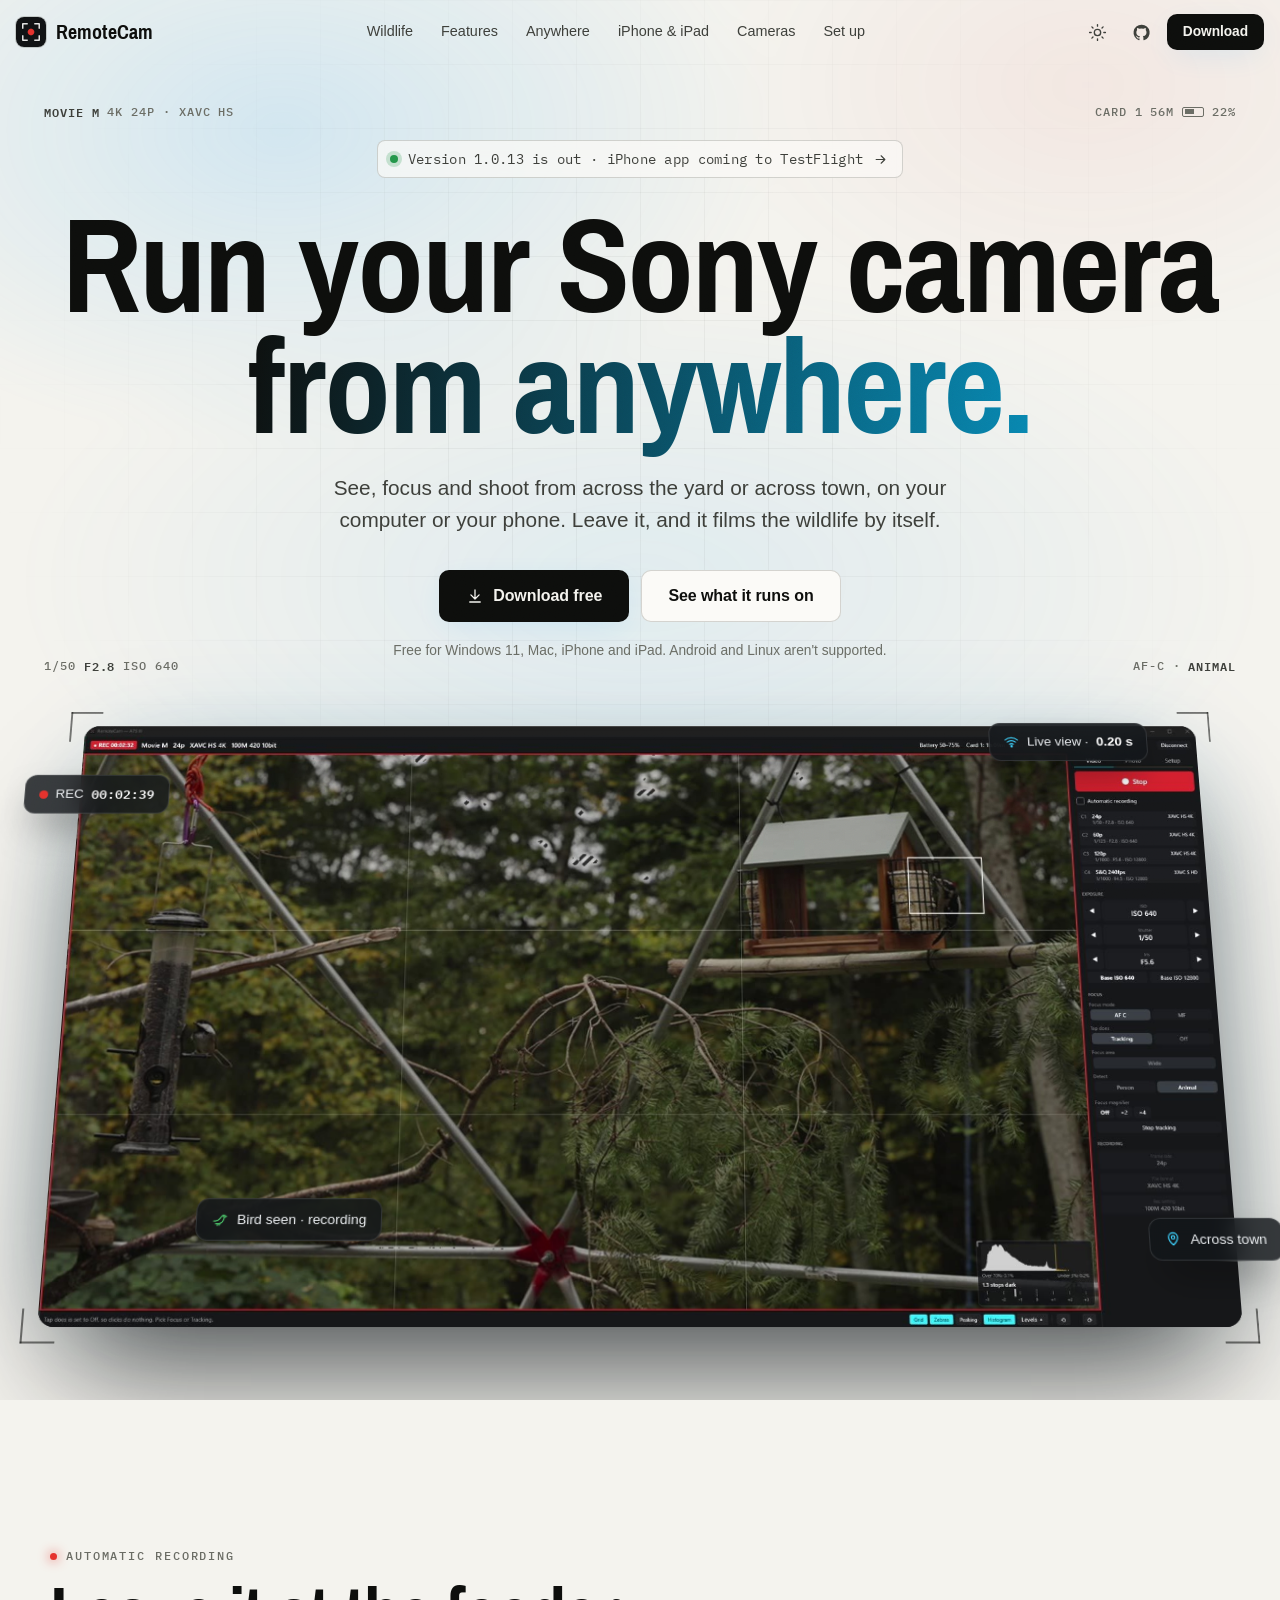
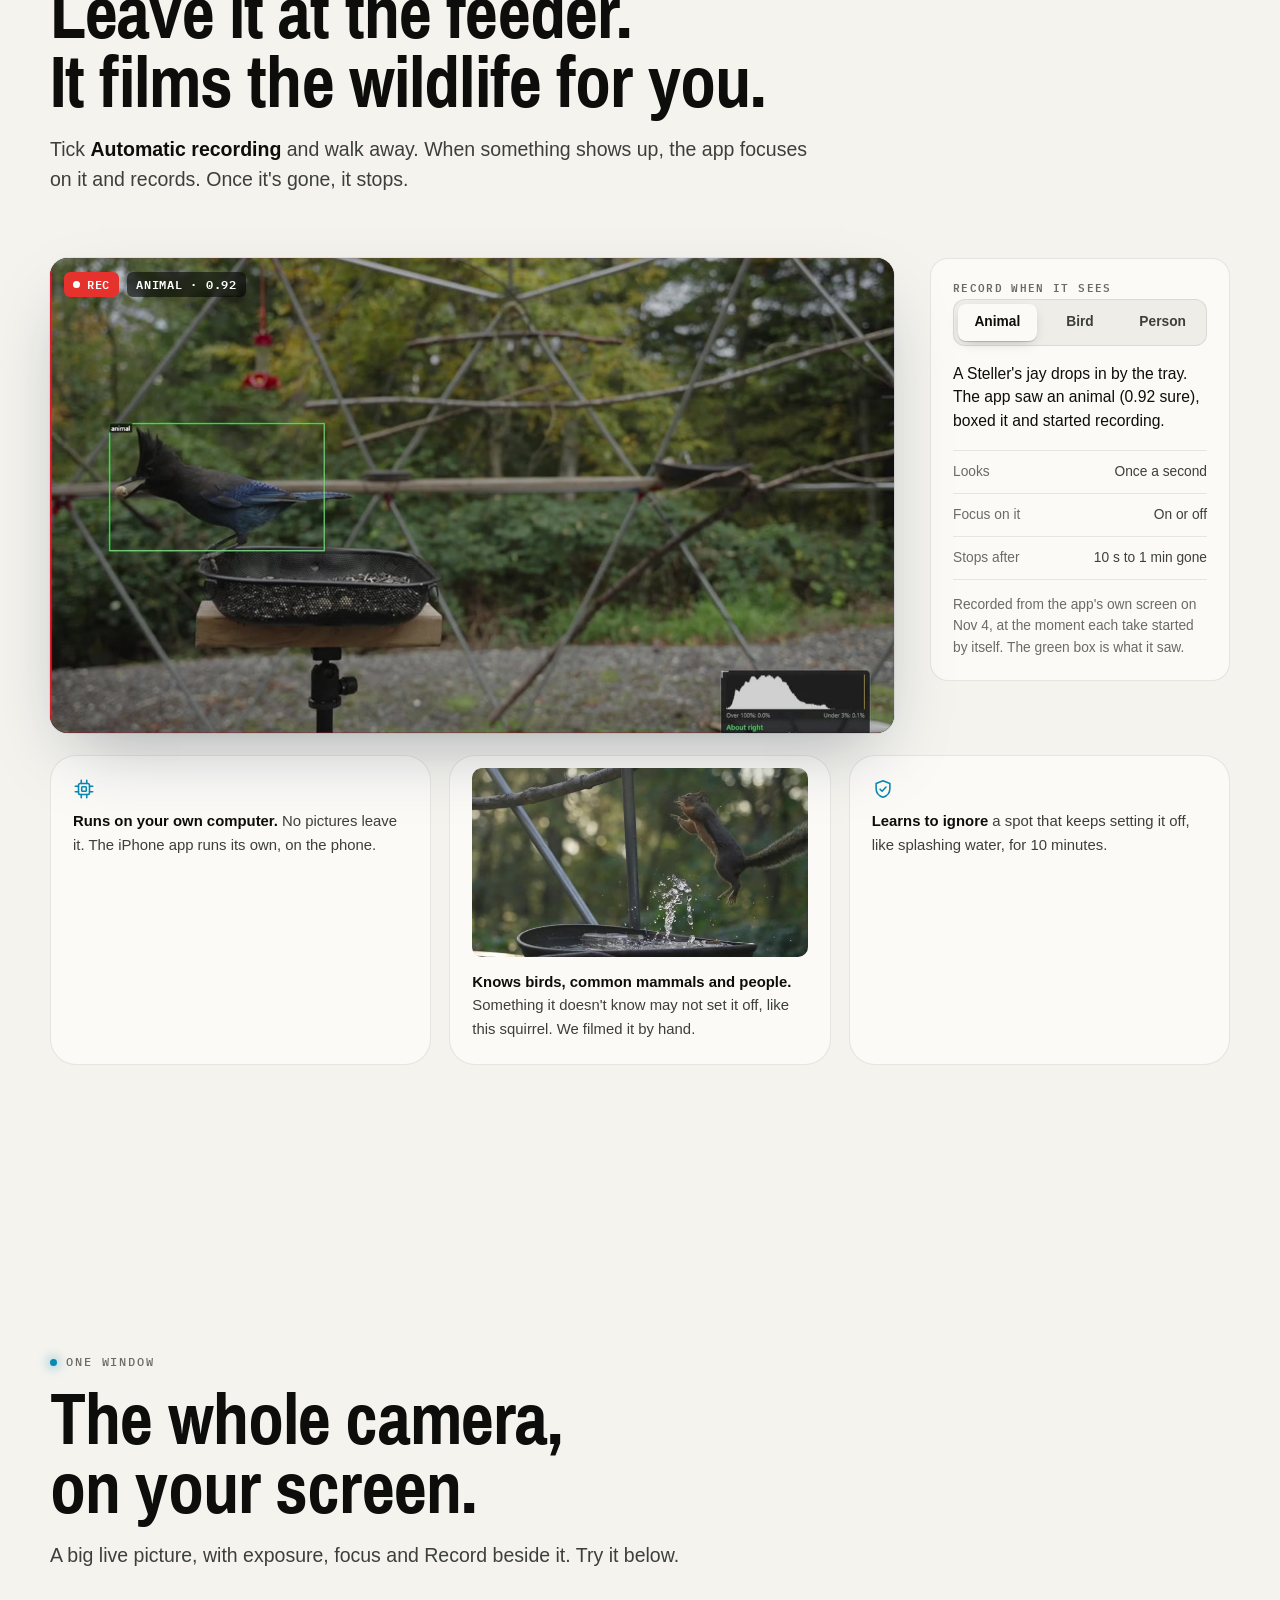
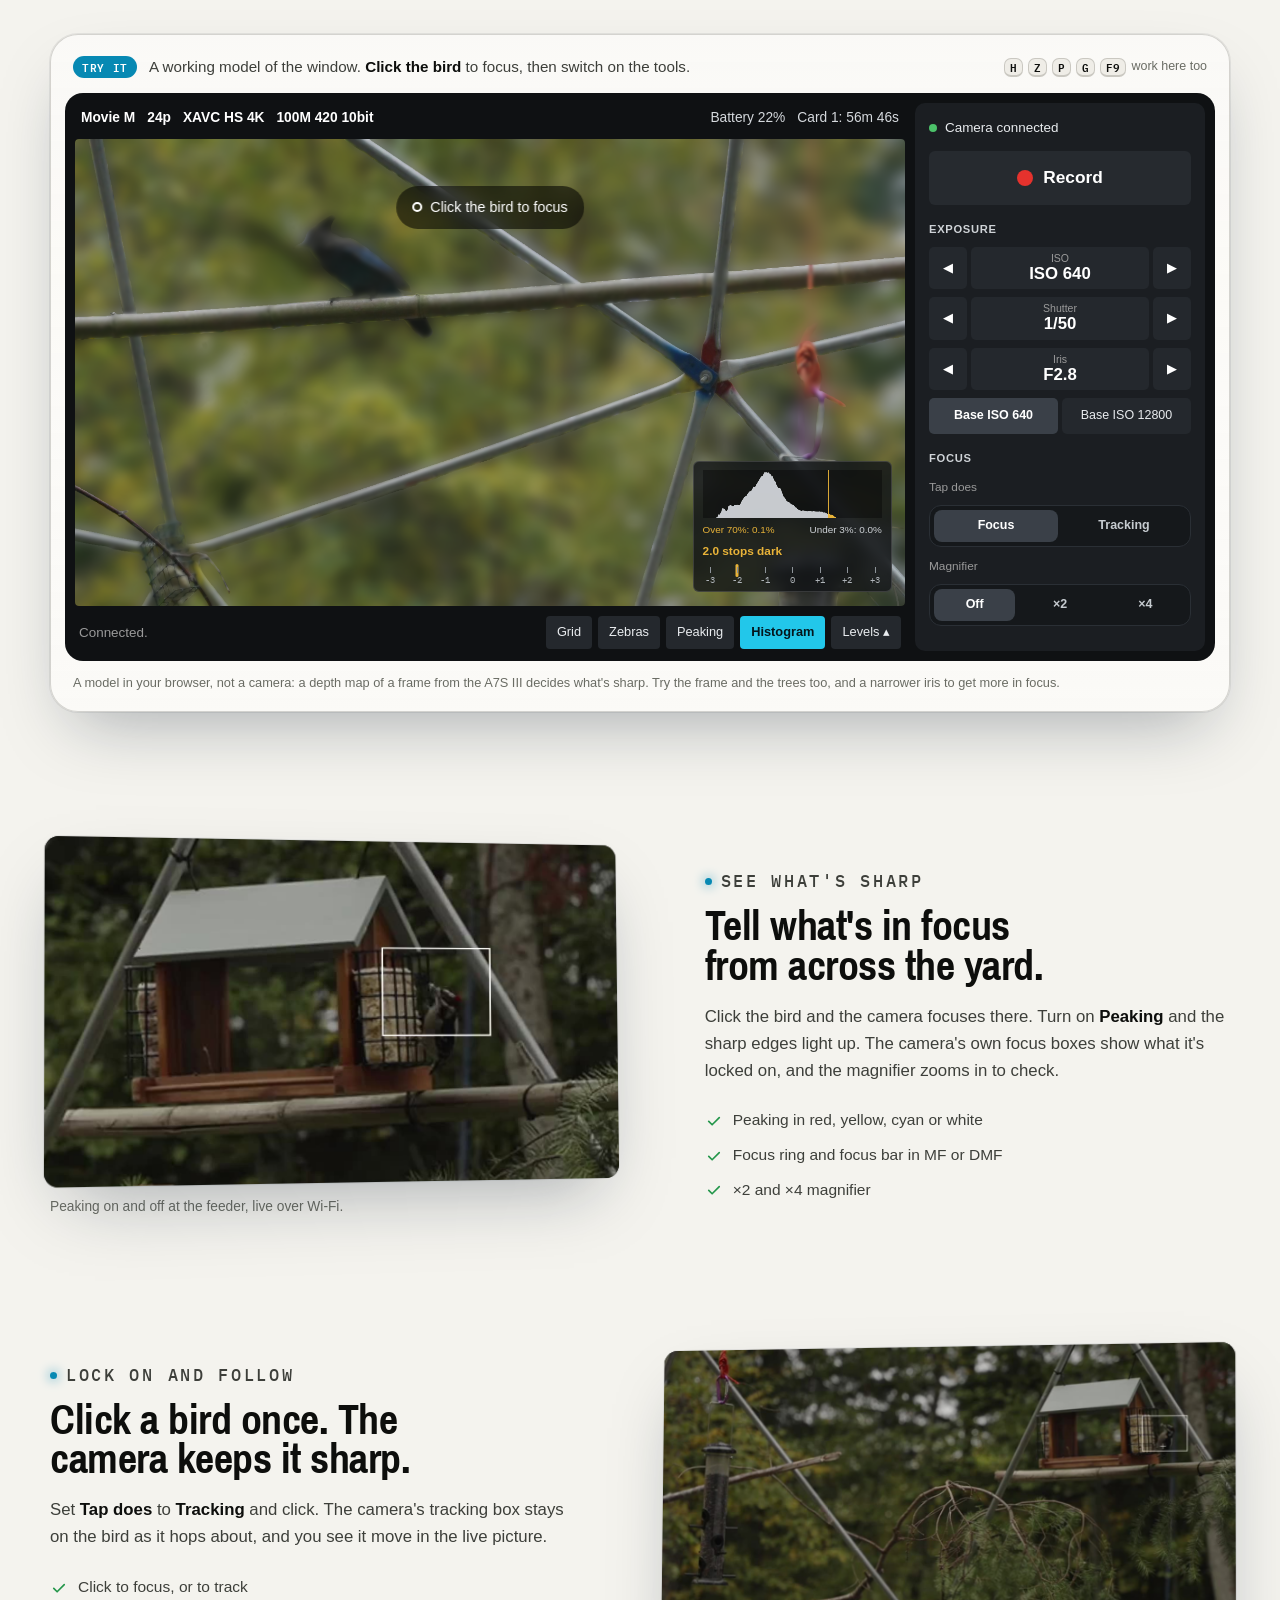
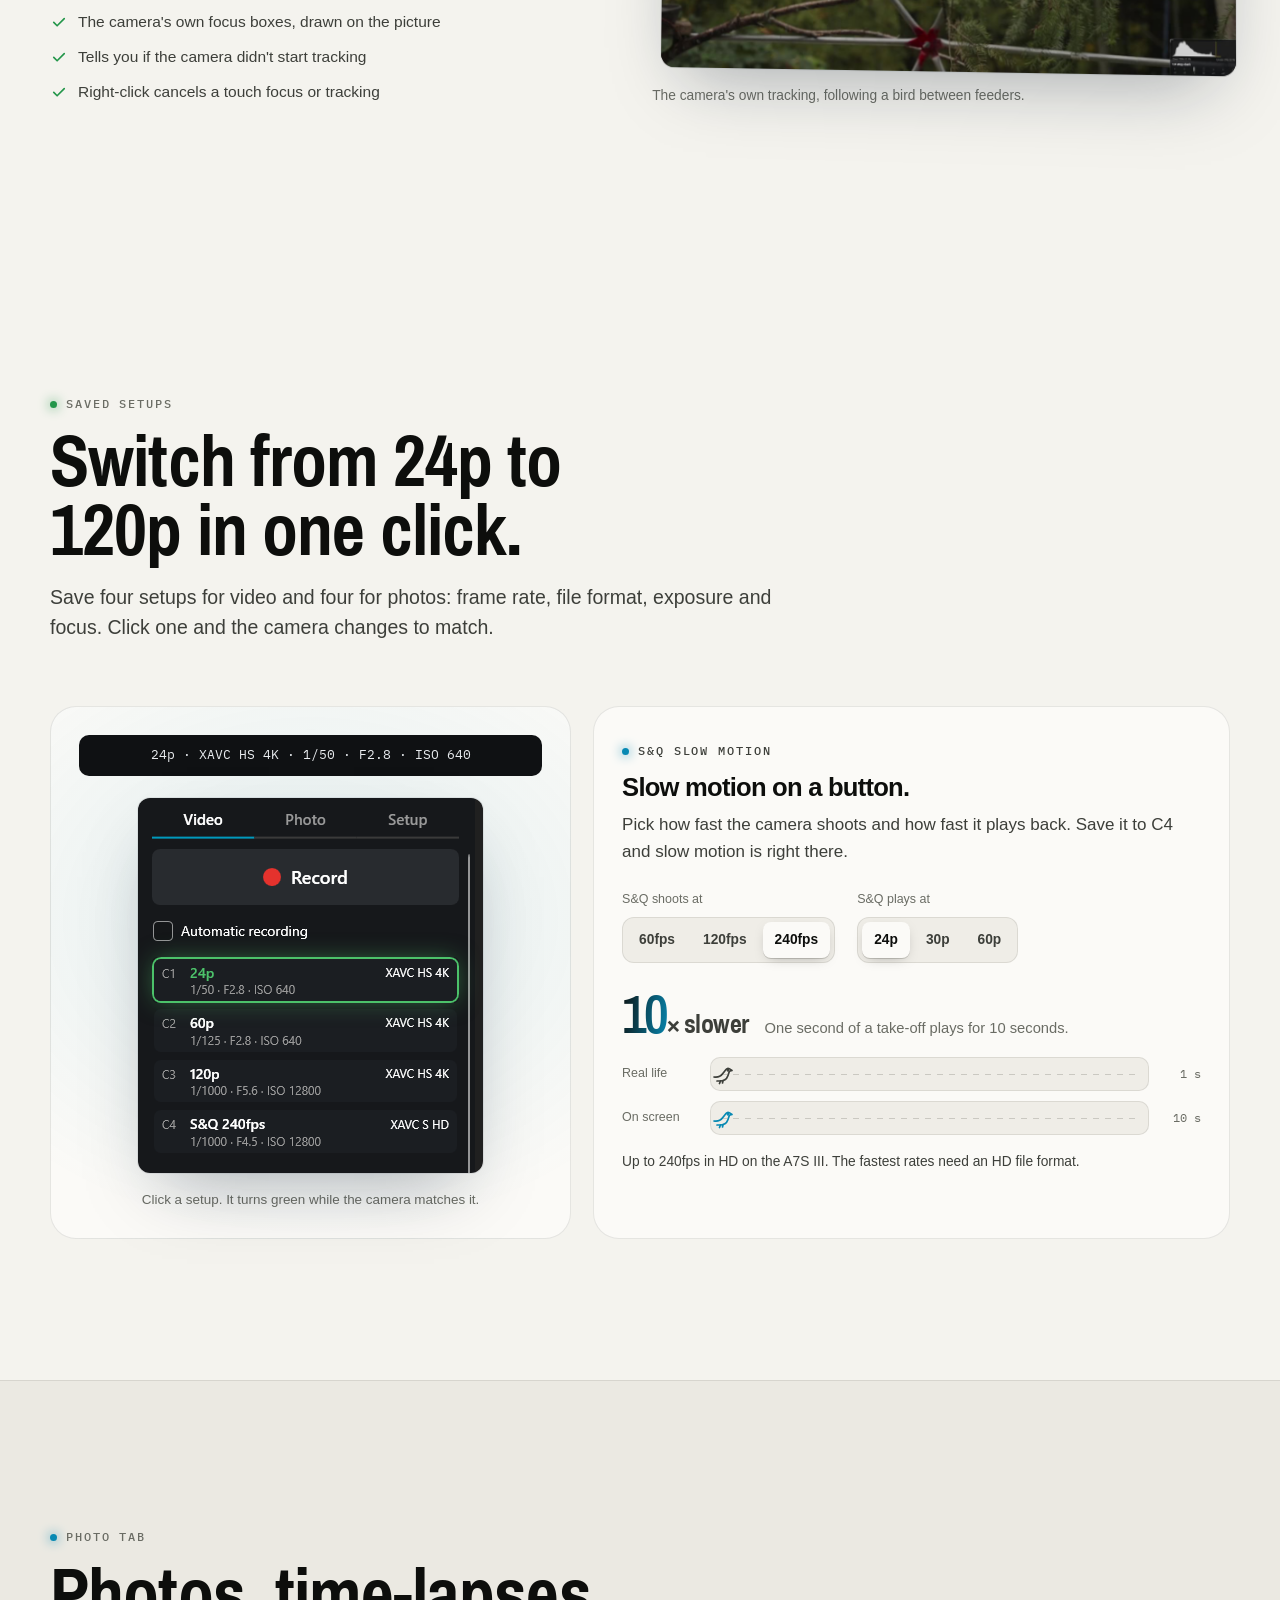
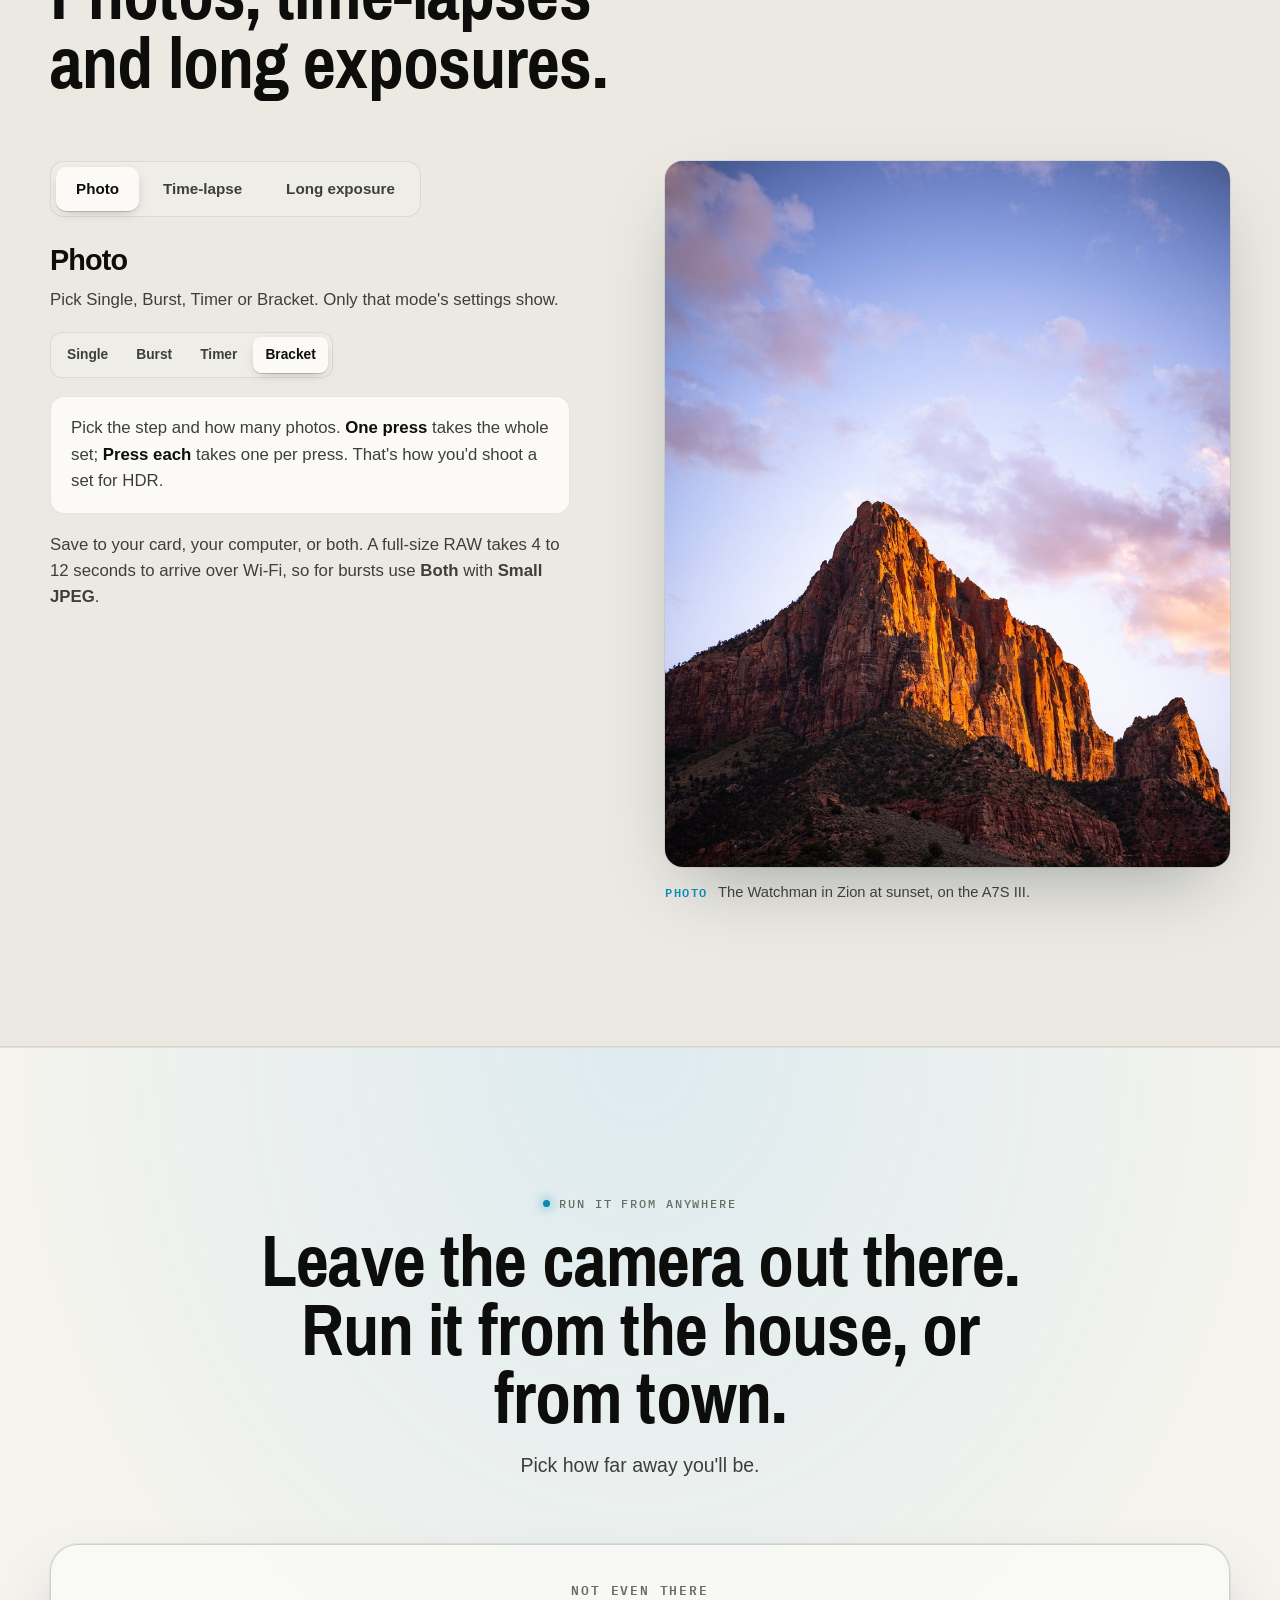
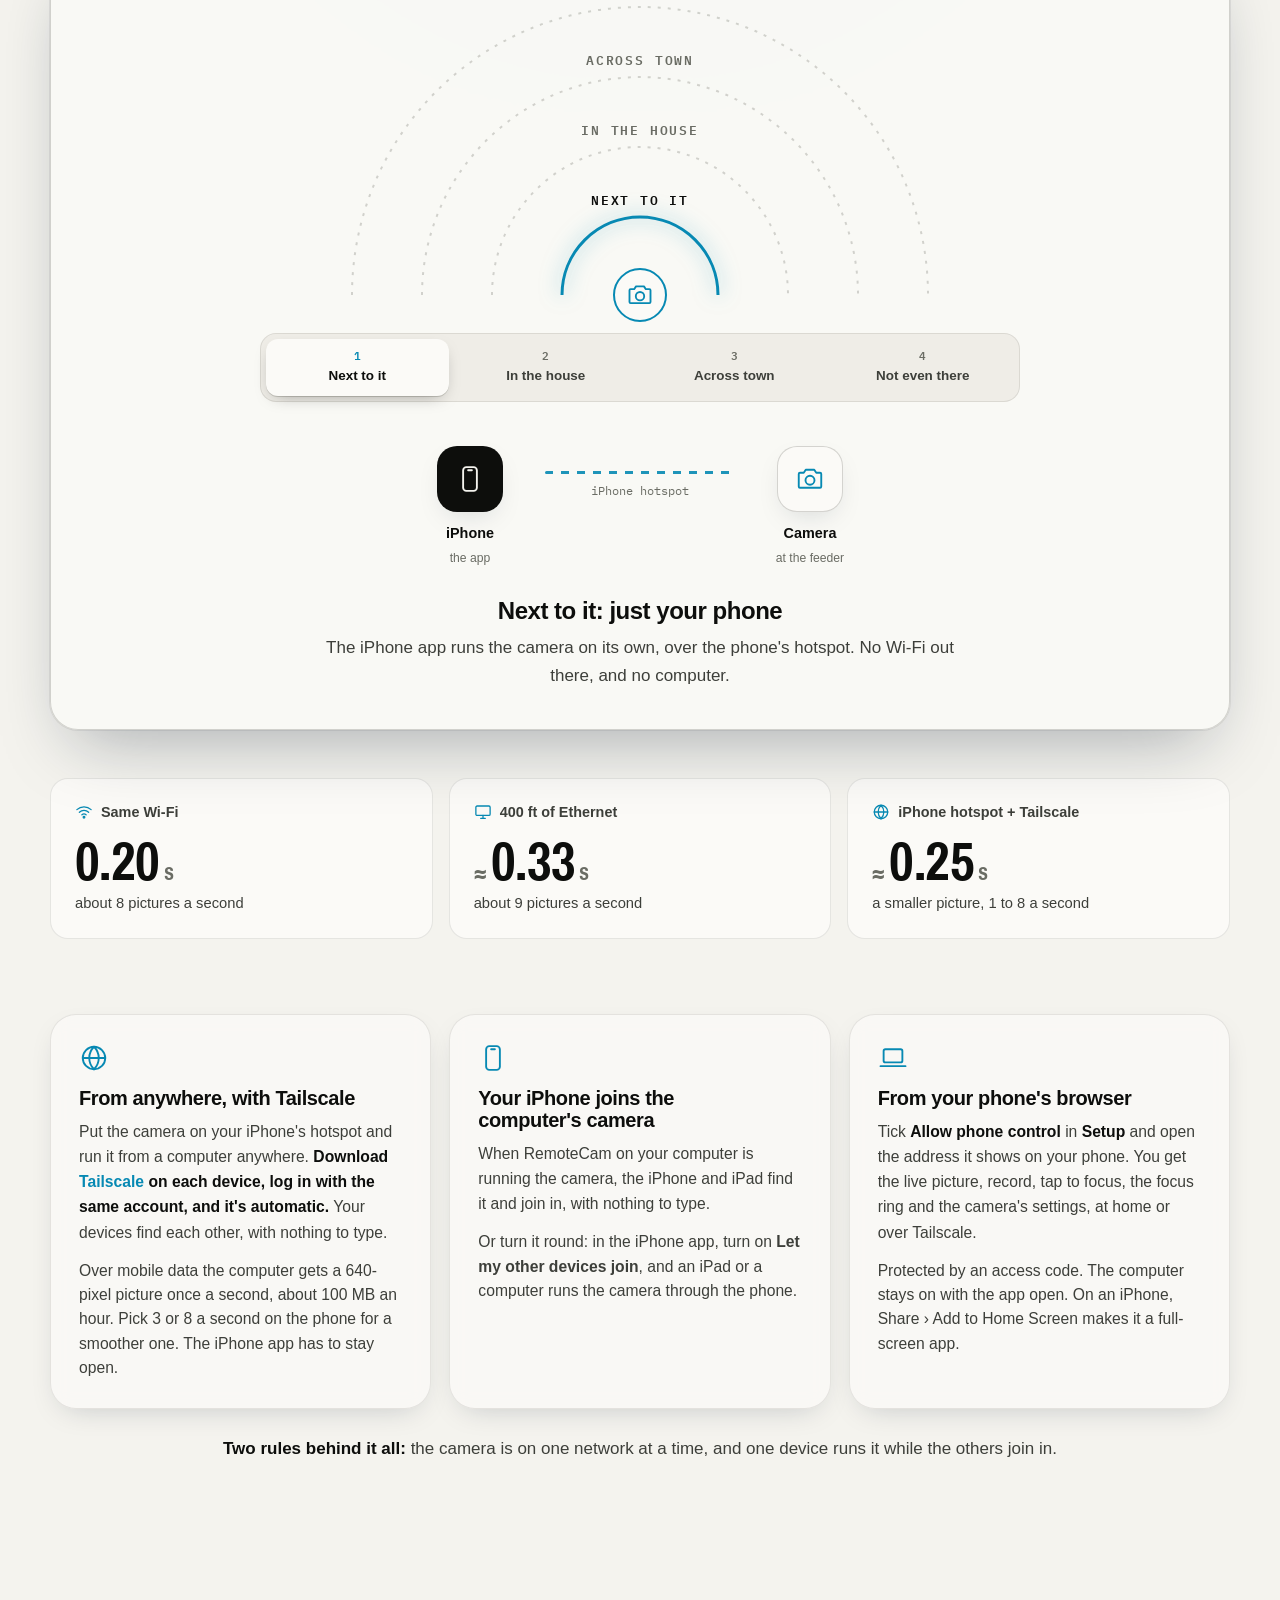
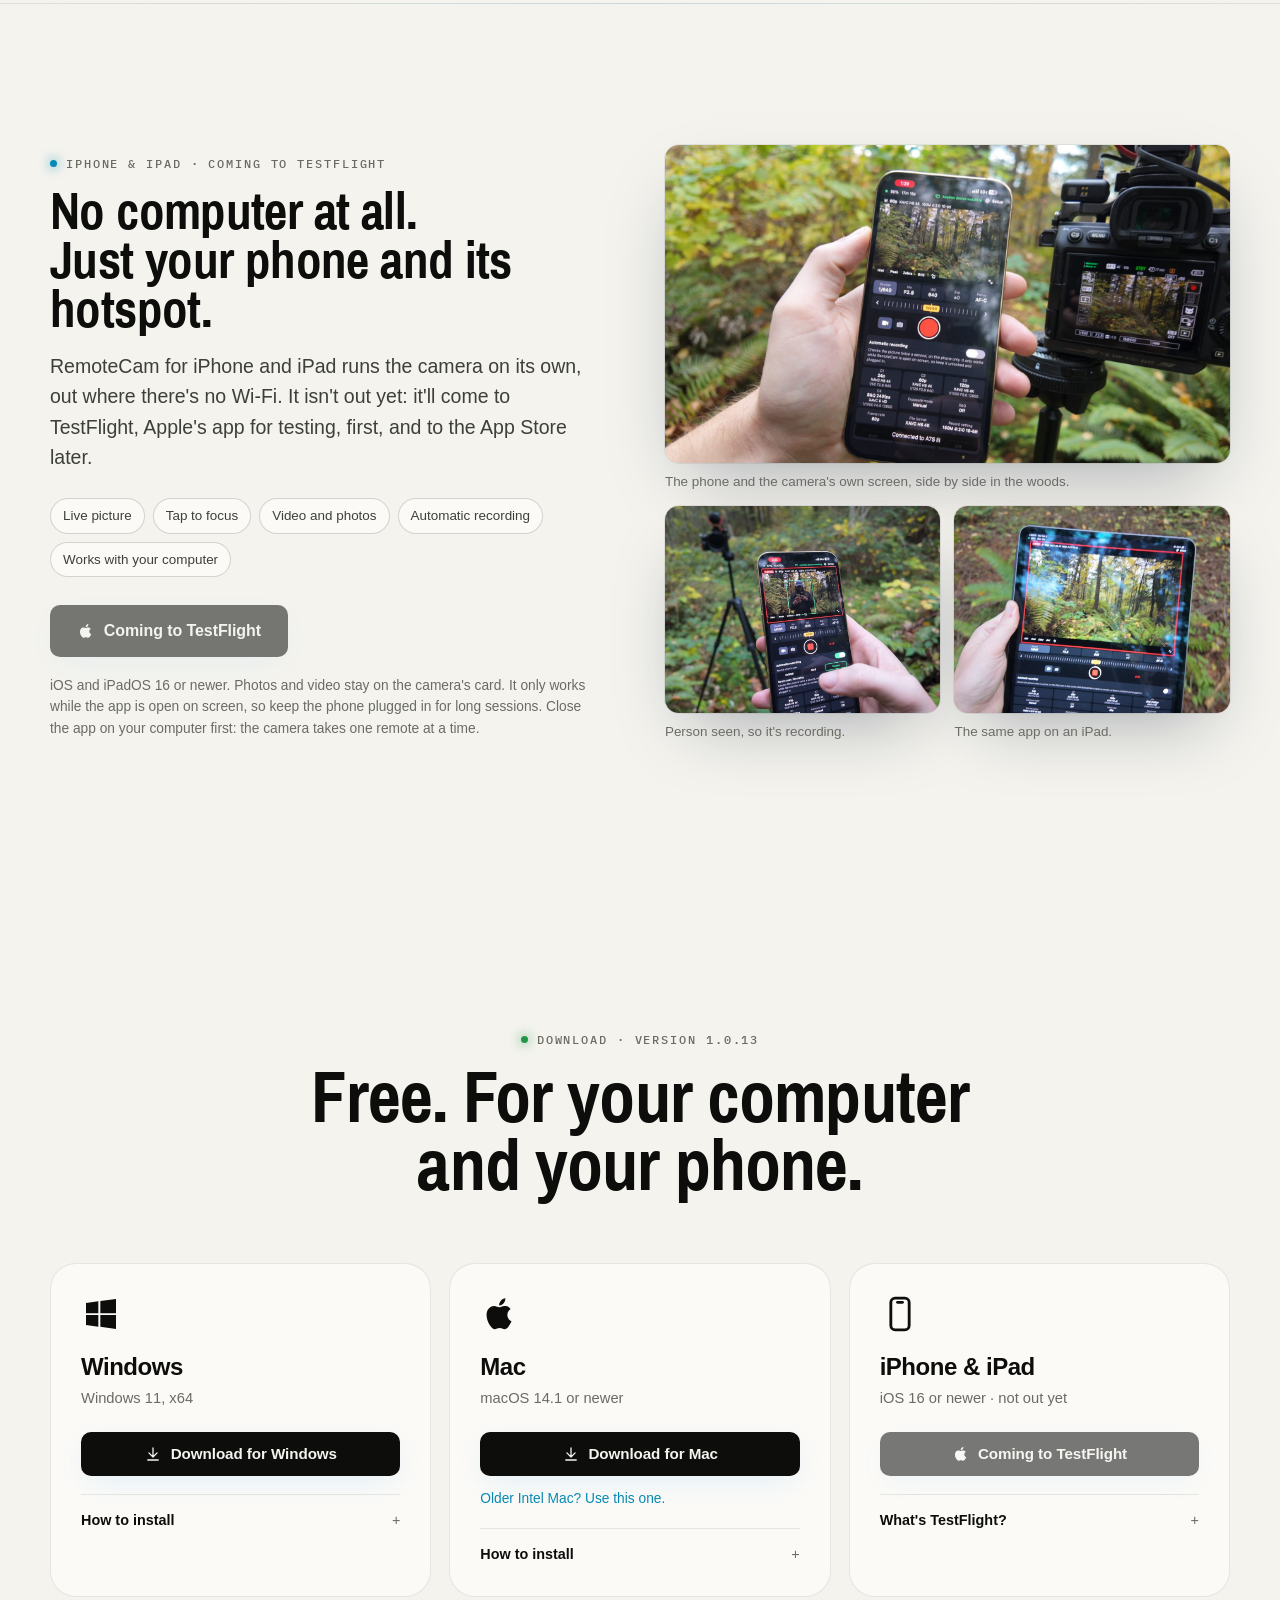
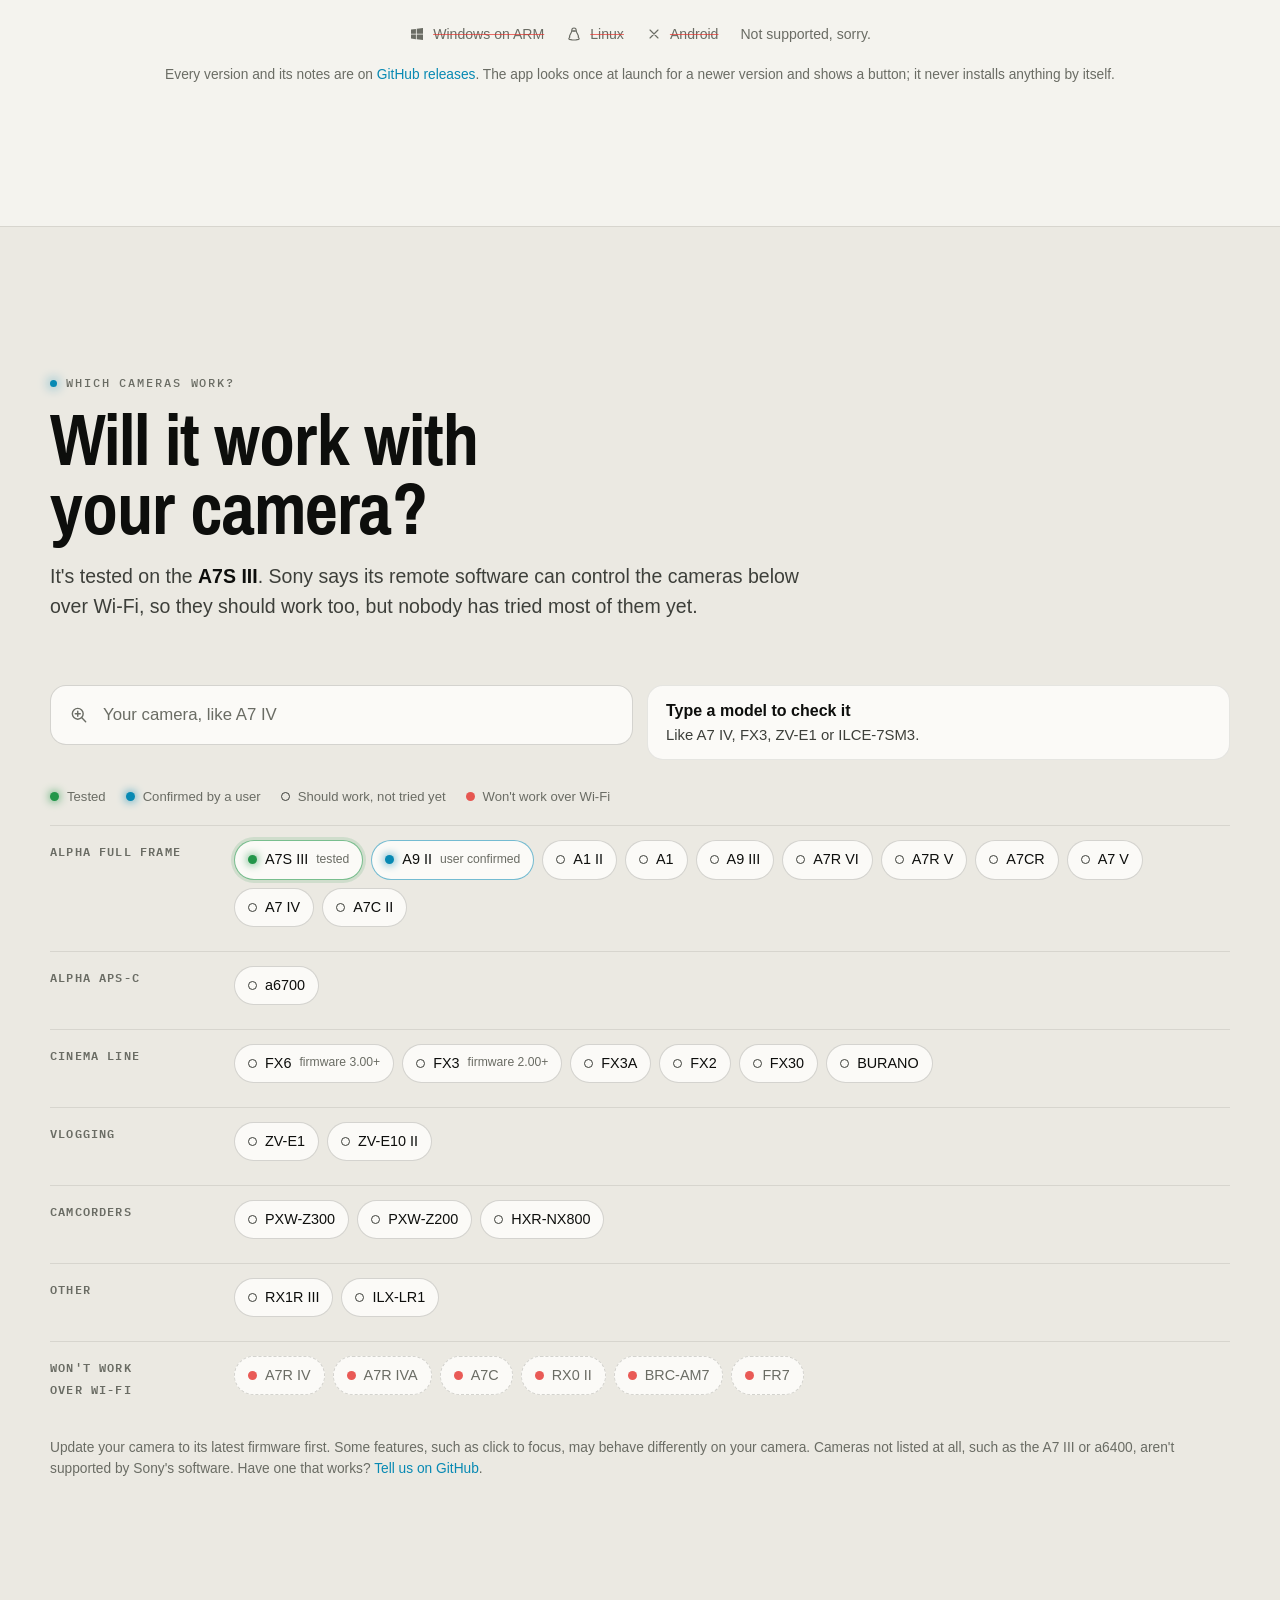
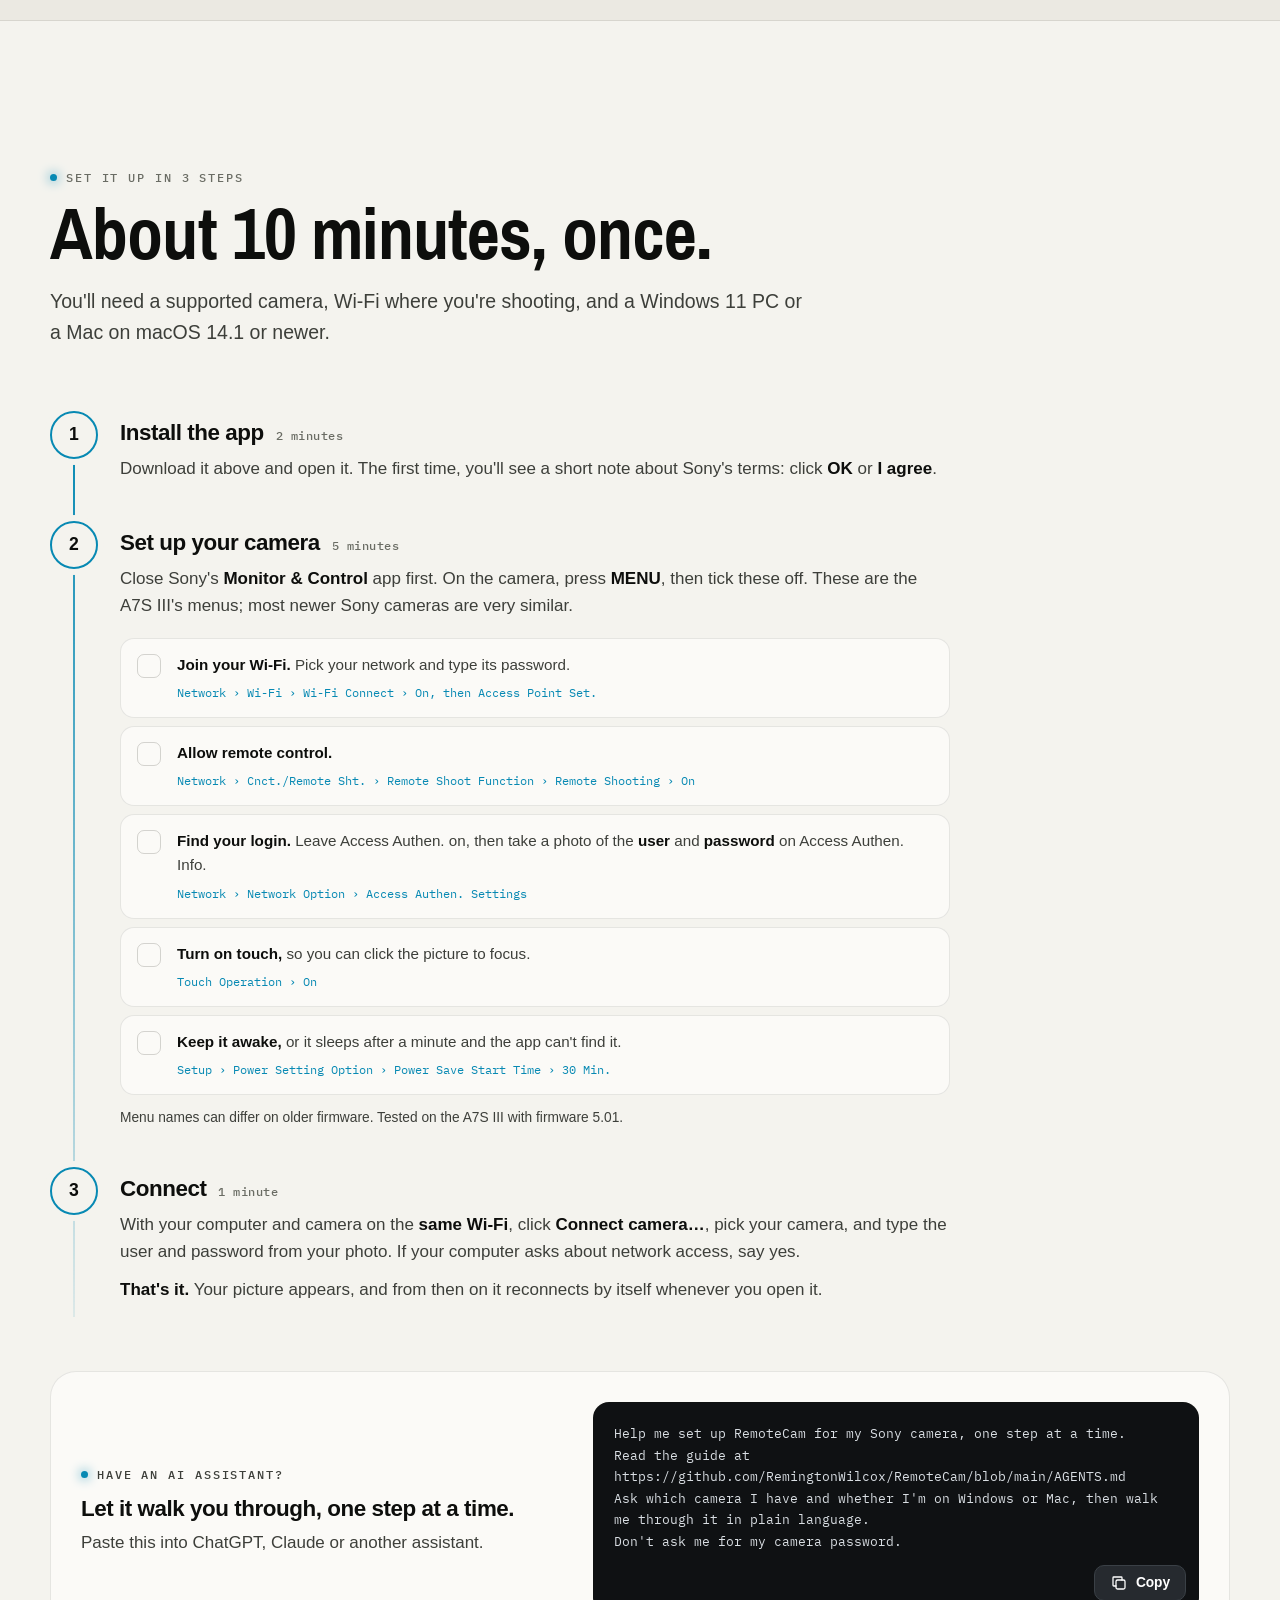
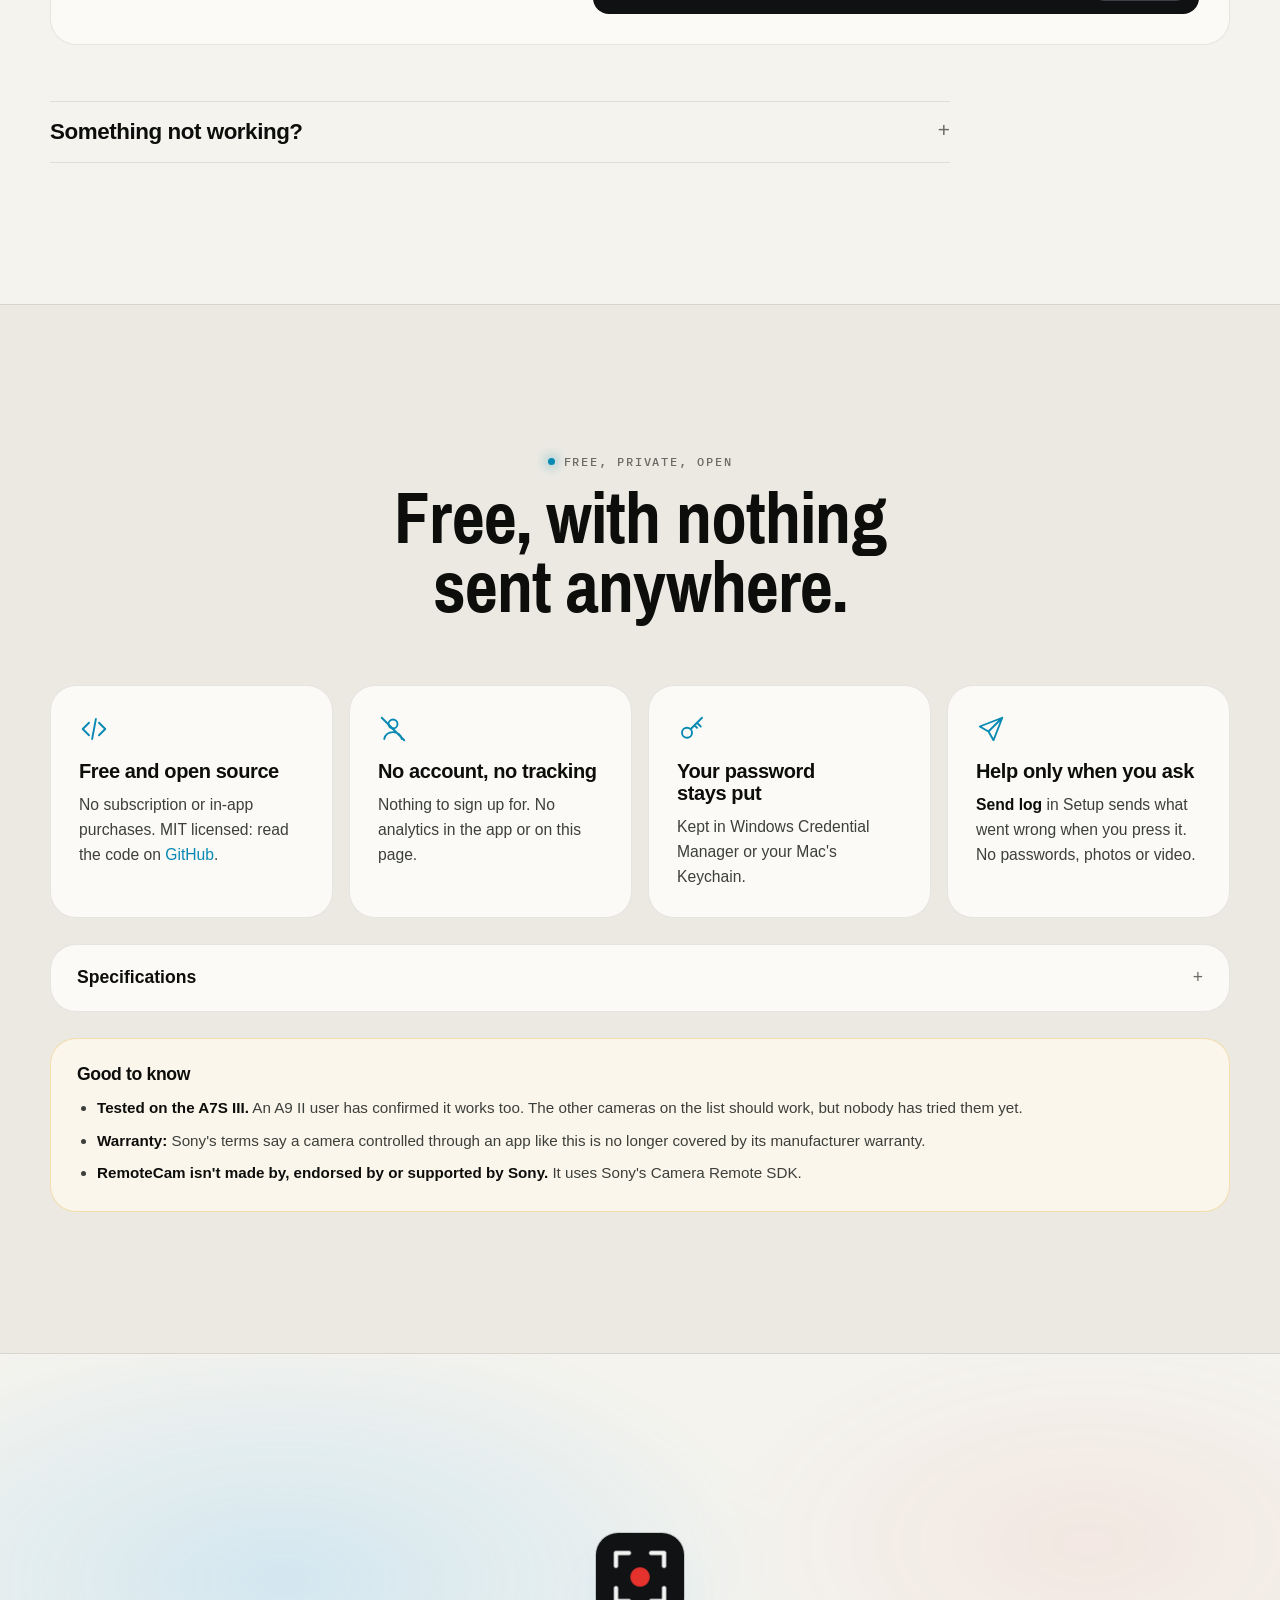
==== commit d5275e60: "Website: the three takes are the app's own screen with its green box; the squirrel moves to the card" ====
--- a/site/index.html
+++ b/site/index.html
@@ -169,8 +169,8 @@
     <div class="takes reveal" id="takes">
       <figure class="take">
         <div class="take-pic">
-          <video class="loop" id="takeVid" src="assets/auto-animal.mp4" poster="assets/auto-animal.jpg" width="1280" height="720" autoplay muted loop playsinline preload="metadata" aria-label="A Douglas squirrel on the edge of a bird bath leaps up to a branch, slowed down, with the low sun behind the trees."></video>
-          <div class="take-osd" aria-hidden="true"><span class="take-rec">REC</span><span id="takeTag">Animal</span></div>
+          <video class="loop" id="takeVid" src="assets/auto-animal.mp4" poster="assets/auto-animal.jpg" width="1280" height="720" autoplay muted loop playsinline preload="metadata" aria-label="The app's live picture: a Steller's jay lands by the tray feeder and a green box follows it."></video>
+          <div class="take-osd" aria-hidden="true"><span class="take-rec">REC</span><span id="takeTag">Animal · 0.92</span></div>
         </div>
       </figure>
       <div class="take-side">
@@ -180,19 +180,19 @@
           <button type="button" role="tab" data-take="bird" aria-selected="false">Bird</button>
           <button type="button" role="tab" data-take="person" aria-selected="false">Person</button>
         </div>
-        <p class="take-cap" id="takeCap" aria-live="polite">A Douglas squirrel leaps from the bath to the branch, 4× slower. This one was filmed by hand: squirrels are hit and miss for the detector so far.</p>
+        <p class="take-cap" id="takeCap" aria-live="polite">A Steller's jay drops in by the tray. The app saw an animal (0.92 sure), boxed it and started recording.</p>
         <dl class="take-set">
           <div><dt>Looks</dt><dd>Once a second</dd></div>
           <div><dt>Focus on it</dt><dd>On or off</dd></div>
           <div><dt>Stops after</dt><dd>10 s to 1 min gone</dd></div>
         </dl>
-        <p class="fine">The bird and person clips are real takes the app started by itself on Nov 4. Cropped from 4K and colour-corrected for the web.</p>
+        <p class="fine">Recorded from the app's own screen on Nov 4, at the moment each take started by itself. The green box is what it saw.</p>
       </div>
     </div>
 
     <div class="trio trio-sm">
       <div class="card flat reveal"><svg class="ic"><use href="#i-cpu"/></svg><p><b>Runs on your own computer.</b> No pictures leave it. The iPhone app runs its own, on the phone.</p></div>
-      <div class="card flat reveal"><svg class="ic"><use href="#i-bird"/></svg><p><b>Knows birds, common mammals and people.</b> Something it doesn't know, like a squirrel, may not set it off.</p></div>
+      <div class="card flat reveal card-pic"><img src="assets/squirrel-leap.jpg" width="640" height="360" loading="lazy" alt="A Douglas squirrel in mid-leap from a bird bath, filmed by hand."><p><b>Knows birds, common mammals and people.</b> Something it doesn't know may not set it off, like this squirrel. We filmed it by hand.</p></div>
       <div class="card flat reveal"><svg class="ic"><use href="#i-shield"/></svg><p><b>Learns to ignore</b> a spot that keeps setting it off, like splashing water, for 10 minutes.</p></div>
     </div>
   </div>
--- a/site/styles.css
+++ b/site/styles.css
@@ -338,6 +338,8 @@
 .trio-sm { margin-top: 22px; }
 .trio-sm .card { padding: 22px; }
 .trio-sm p { font-size: .93rem; }
+.trio-sm .card-pic { padding-top: 12px; }
+.trio-sm .card-pic img { display: block; width: 100%; height: auto; aspect-ratio: 16 / 9; object-fit: cover; border-radius: 10px; margin-bottom: 14px; }
 @media (max-width: 860px) { .trio { grid-template-columns: 1fr; } }
 
 /* ==========================================================================
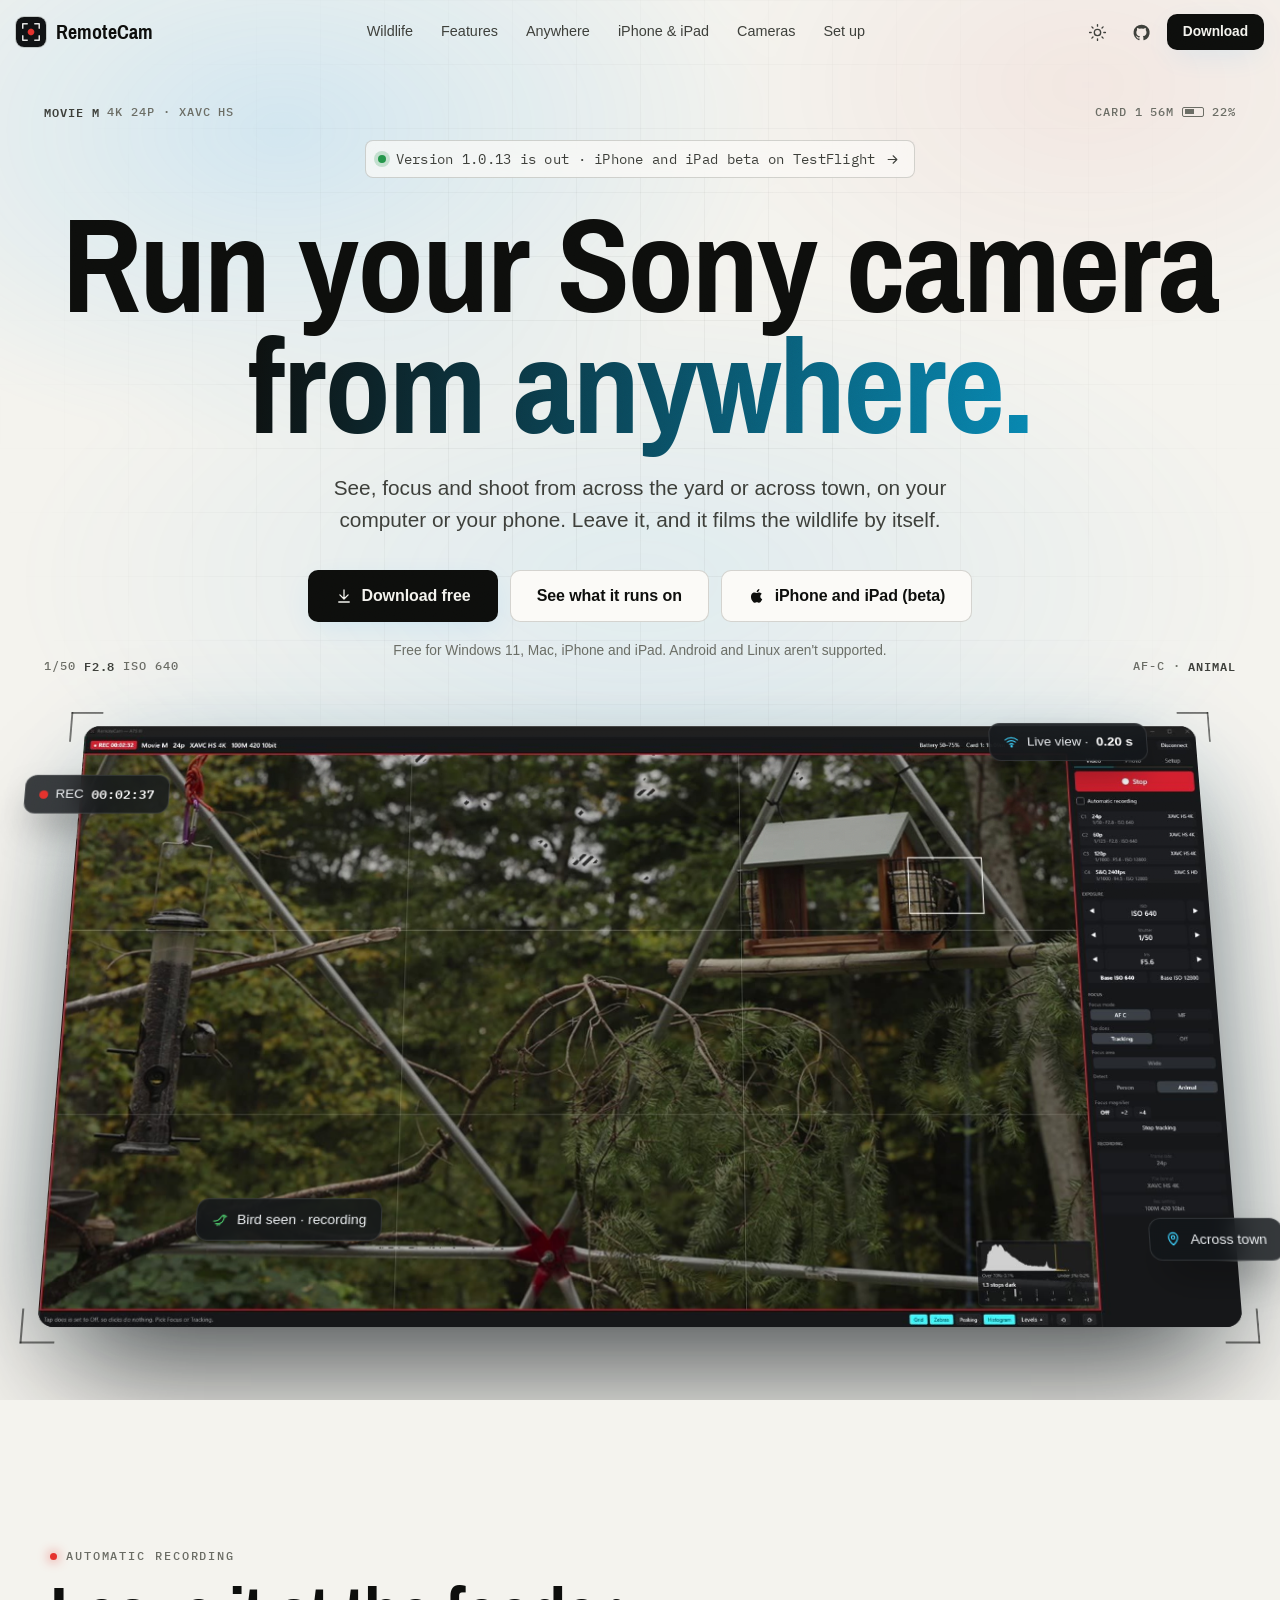
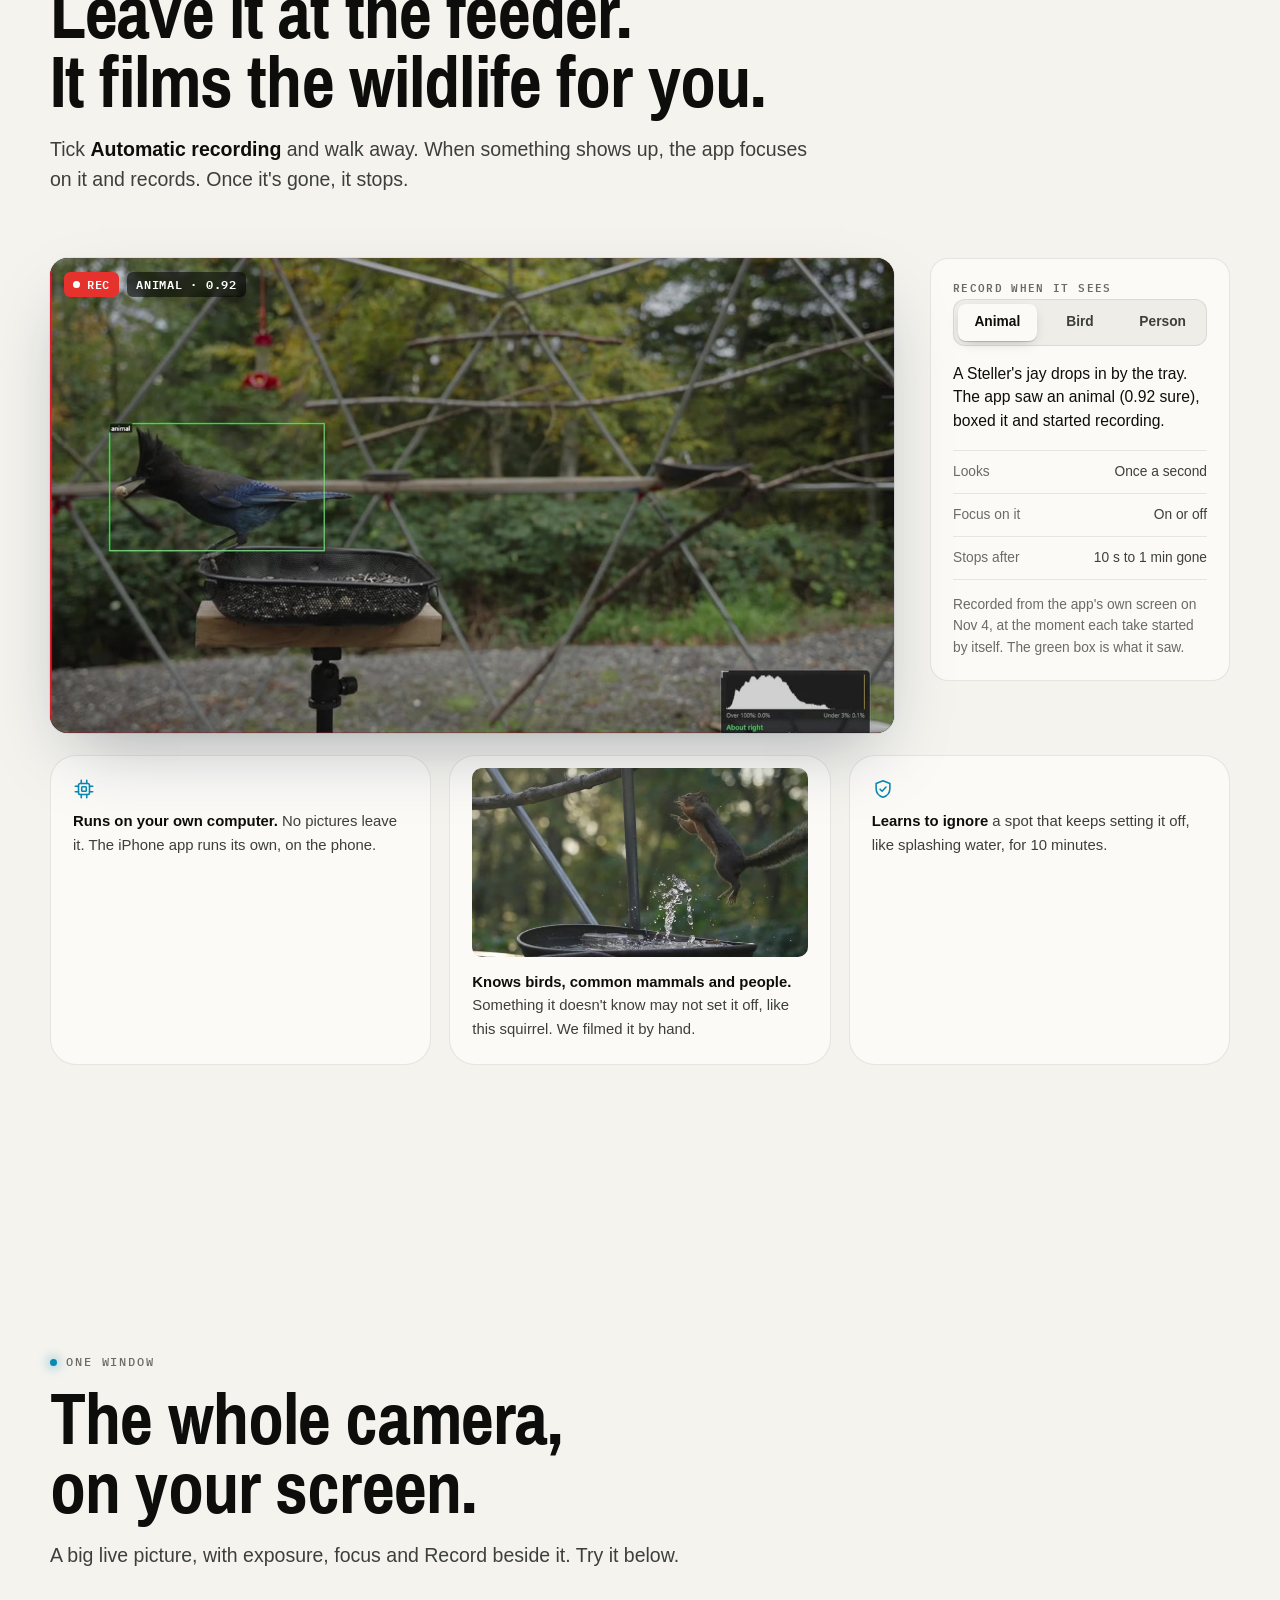
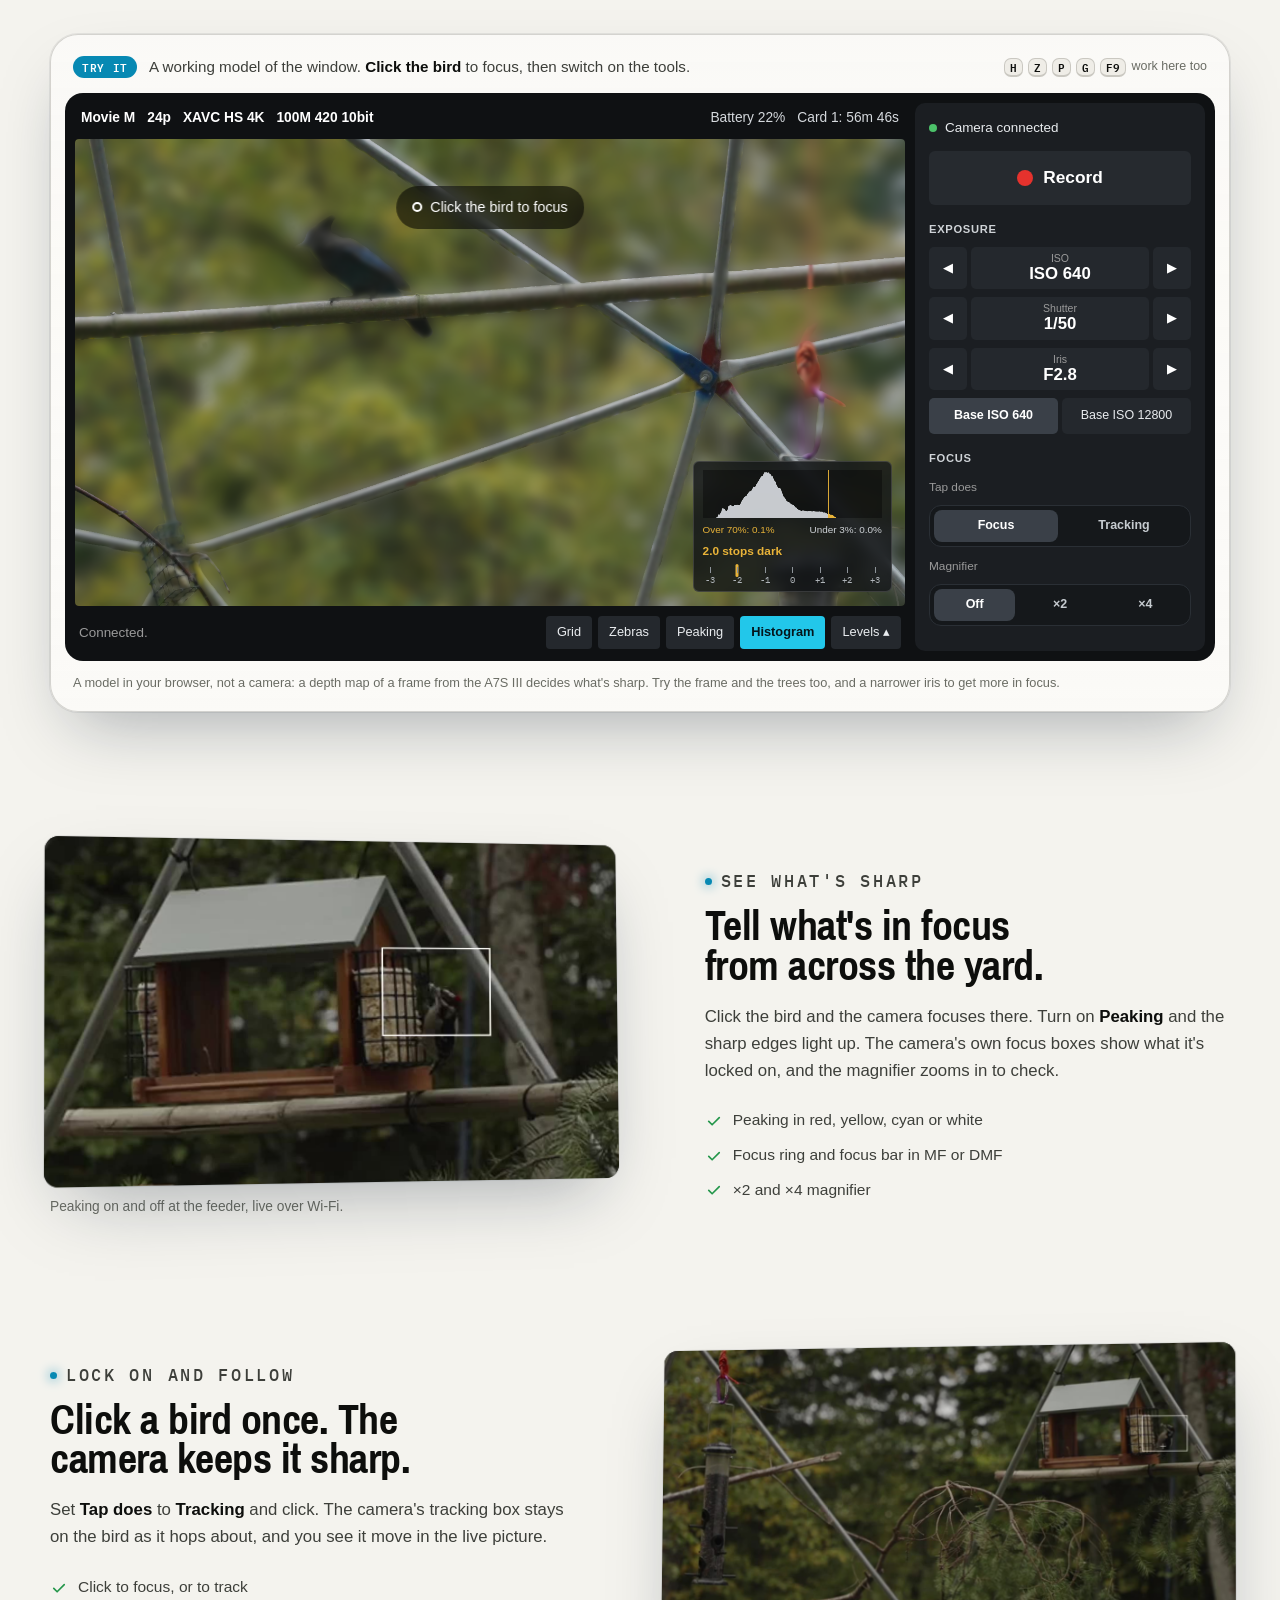
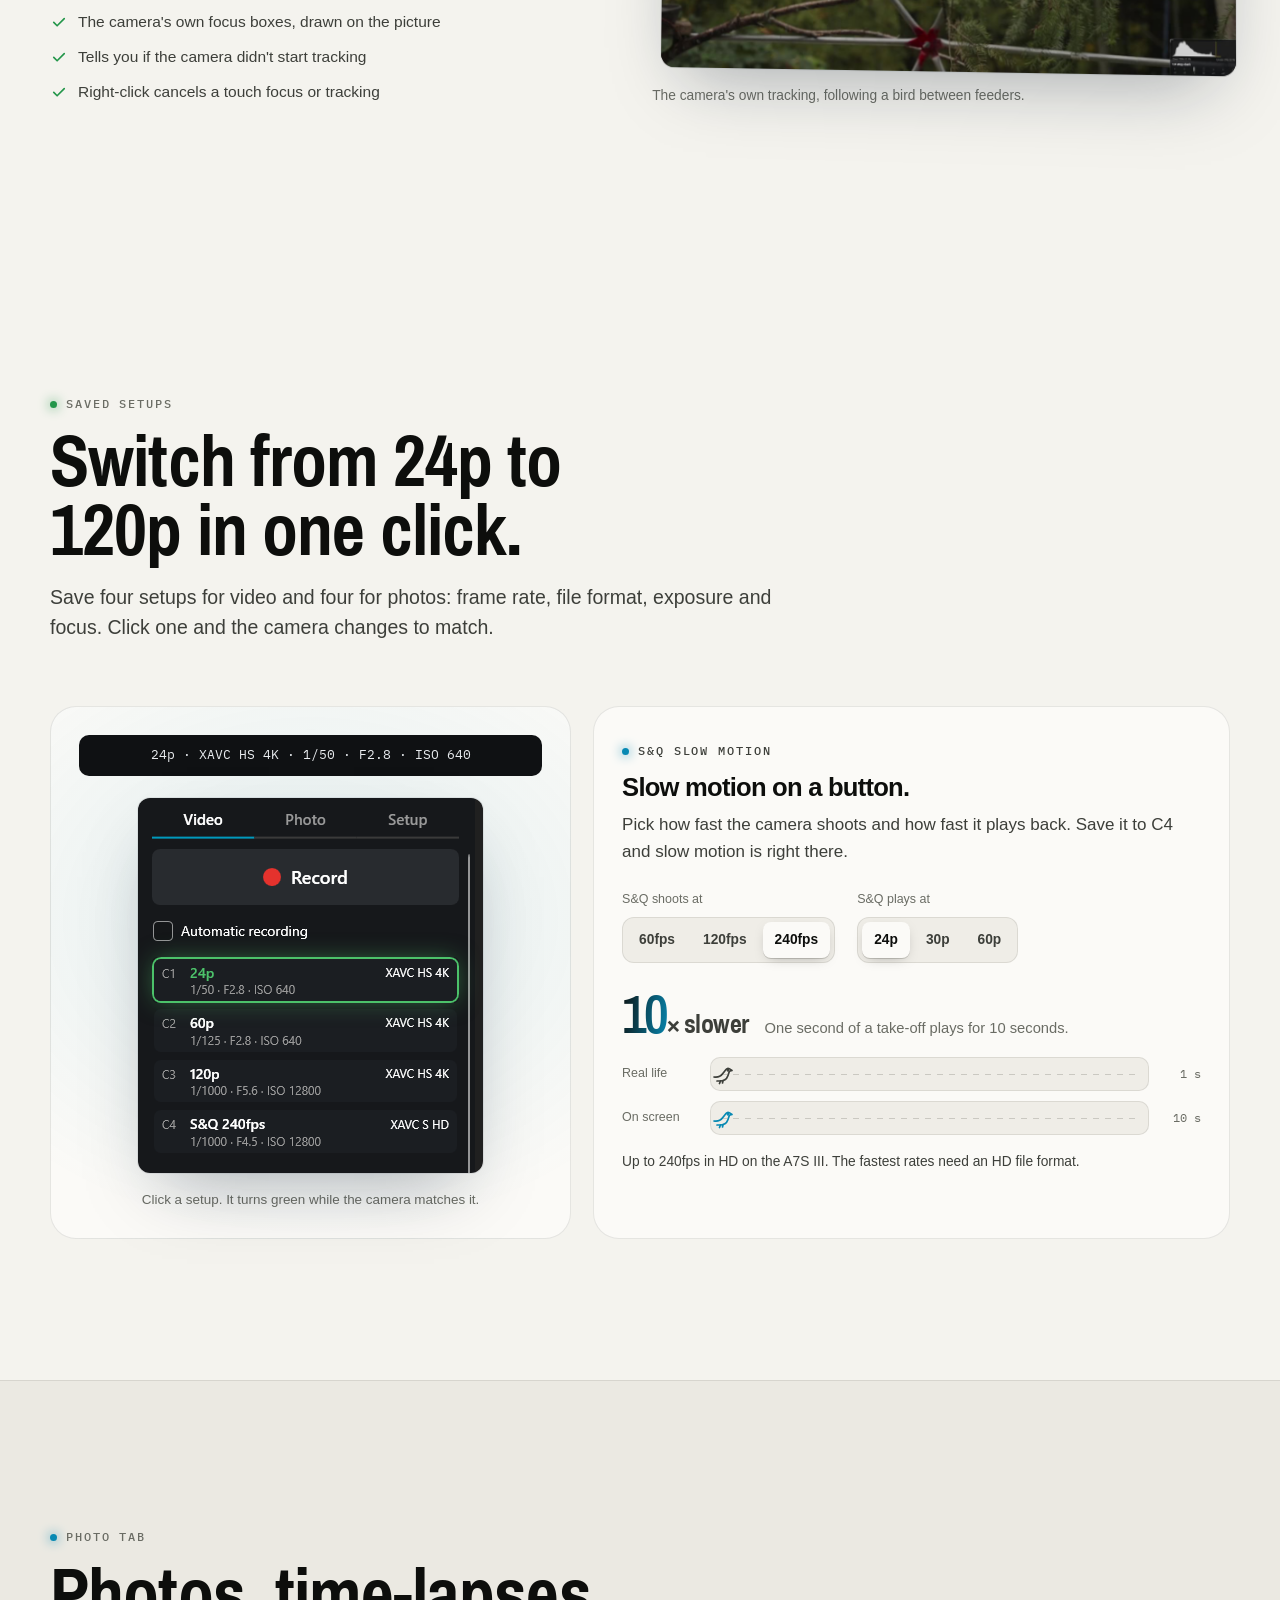
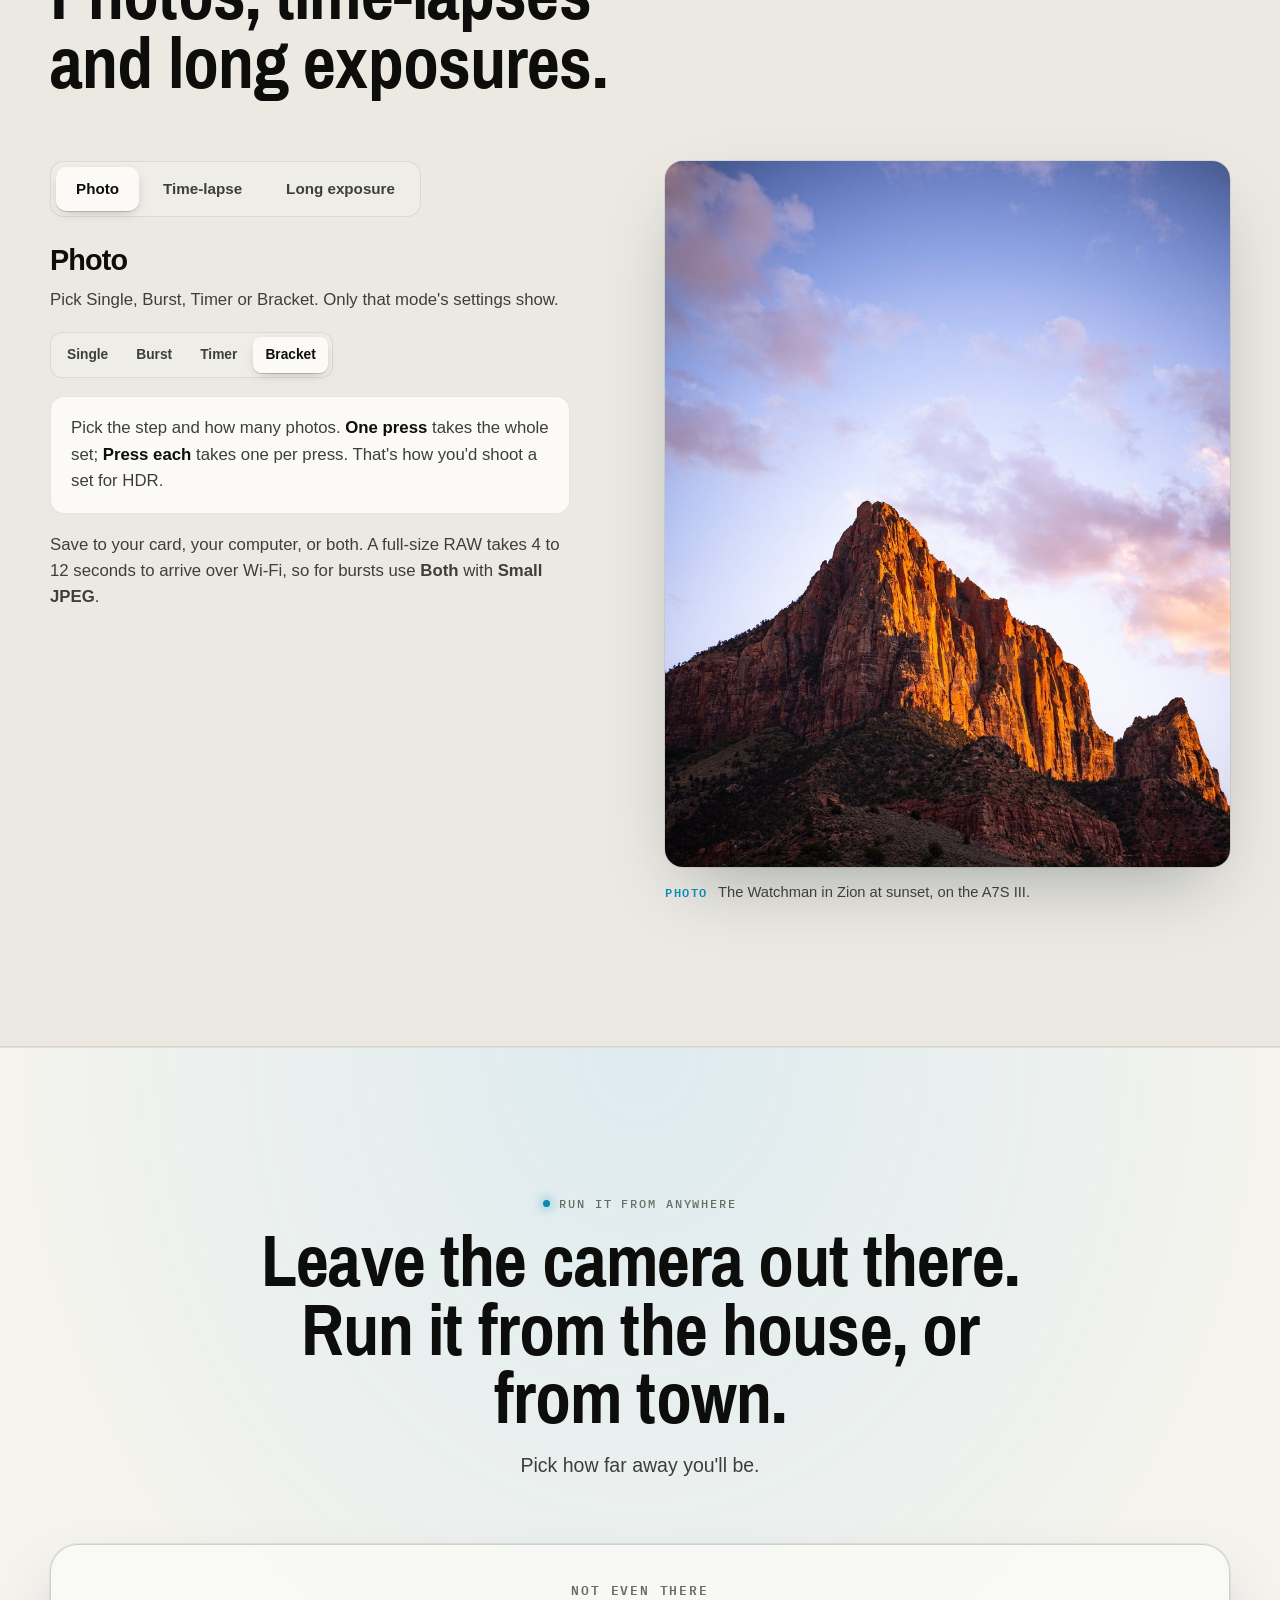
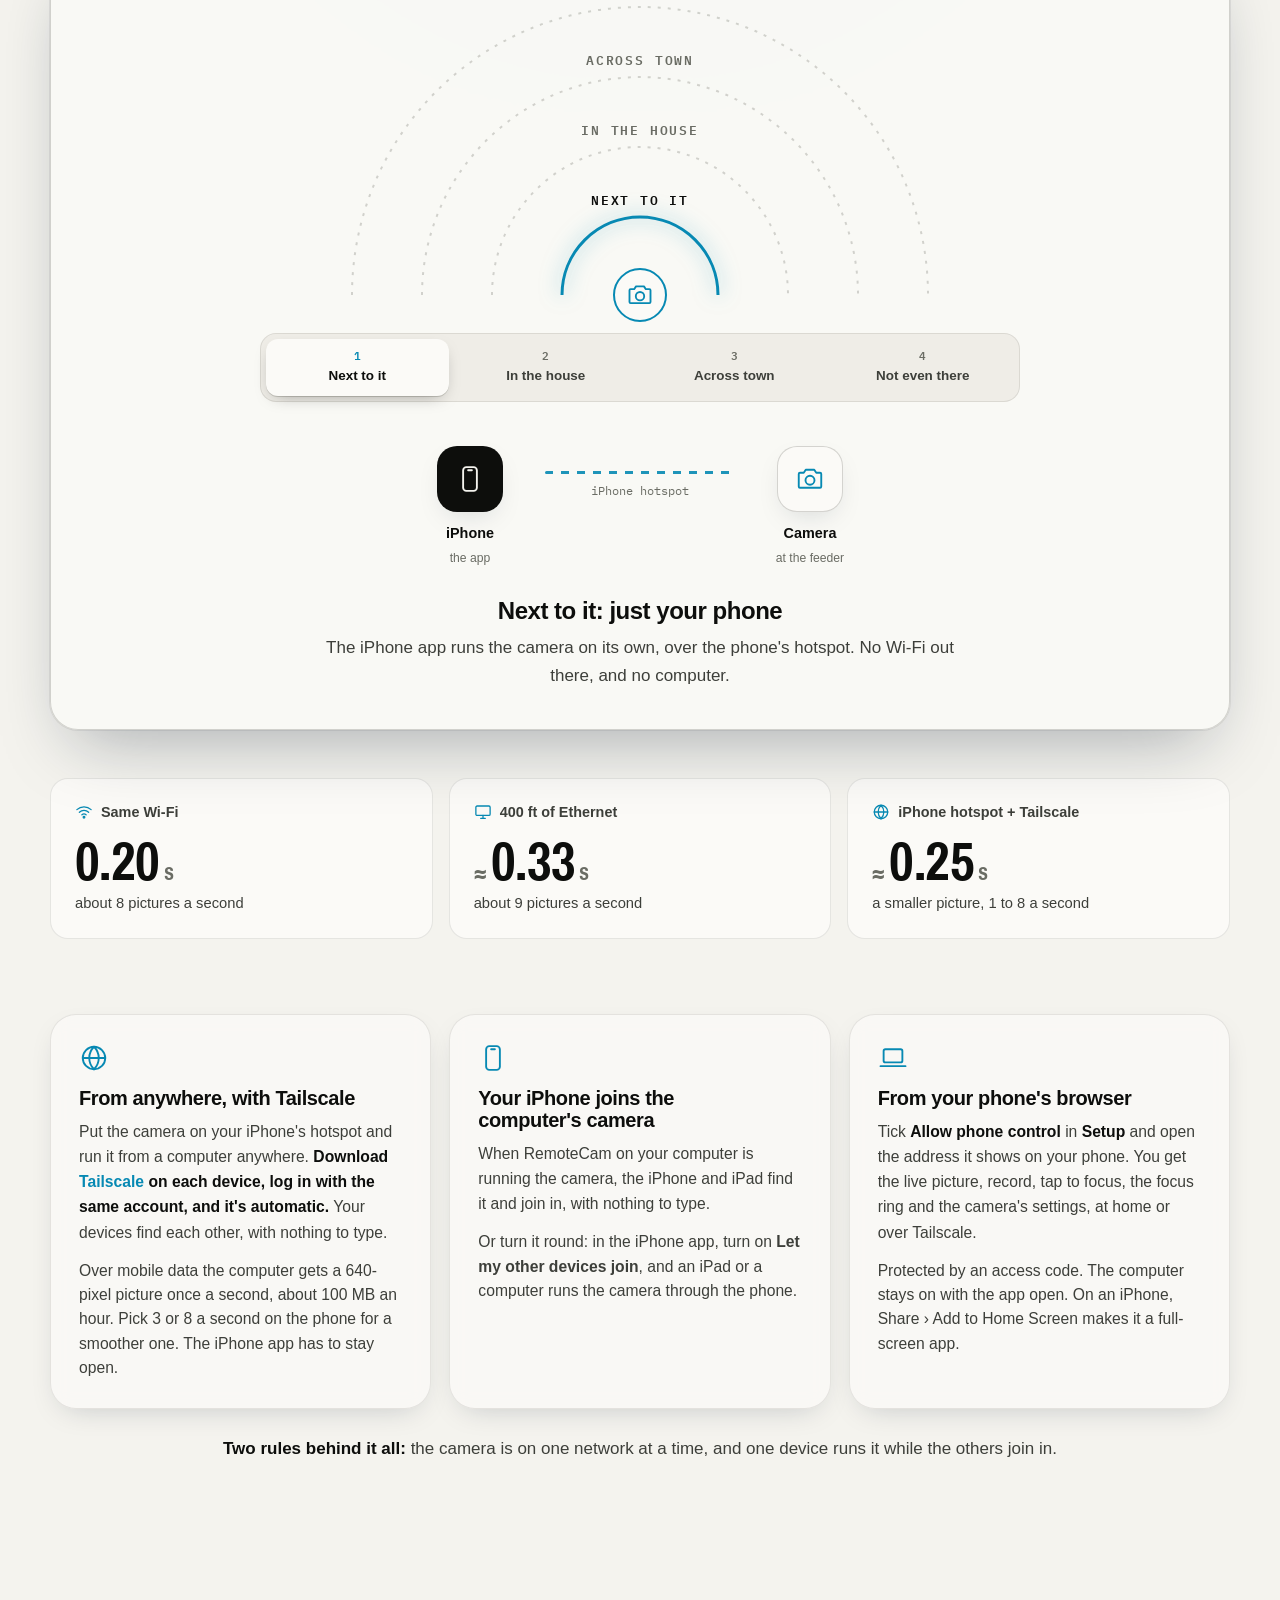
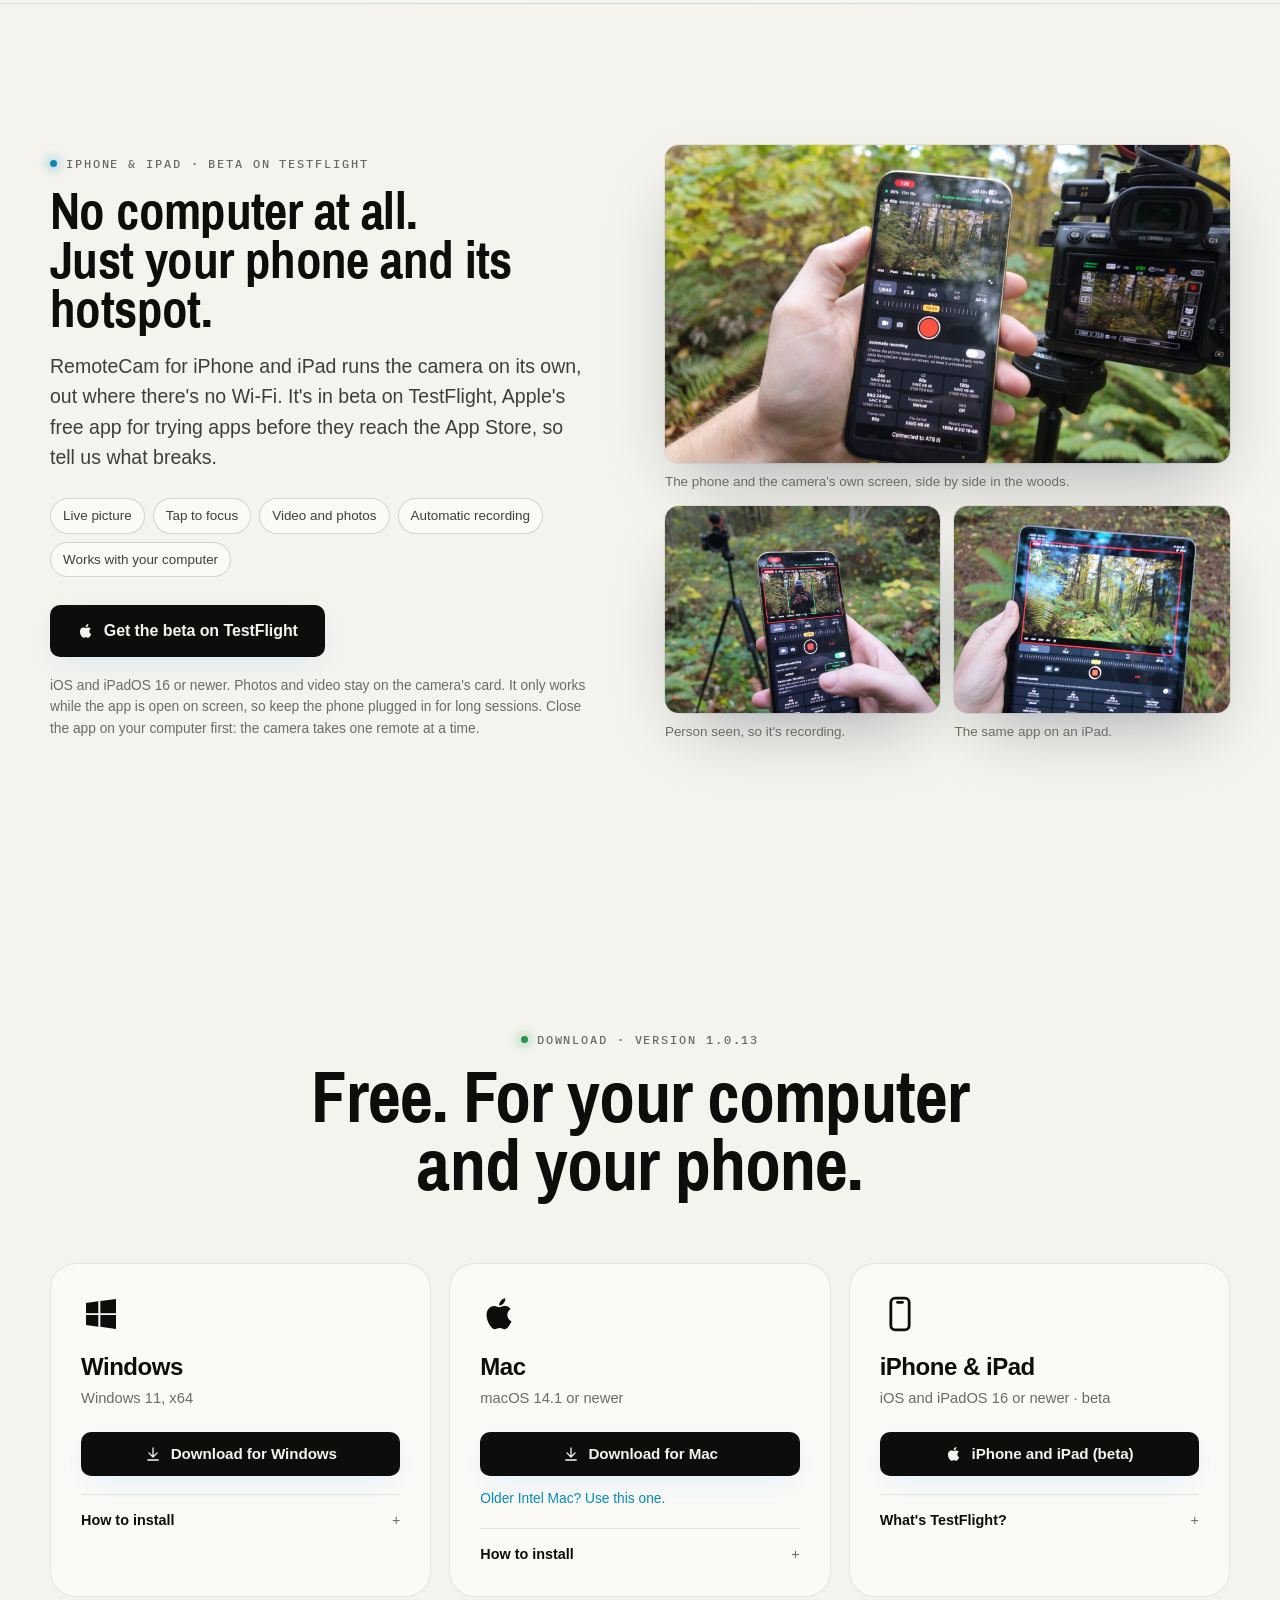
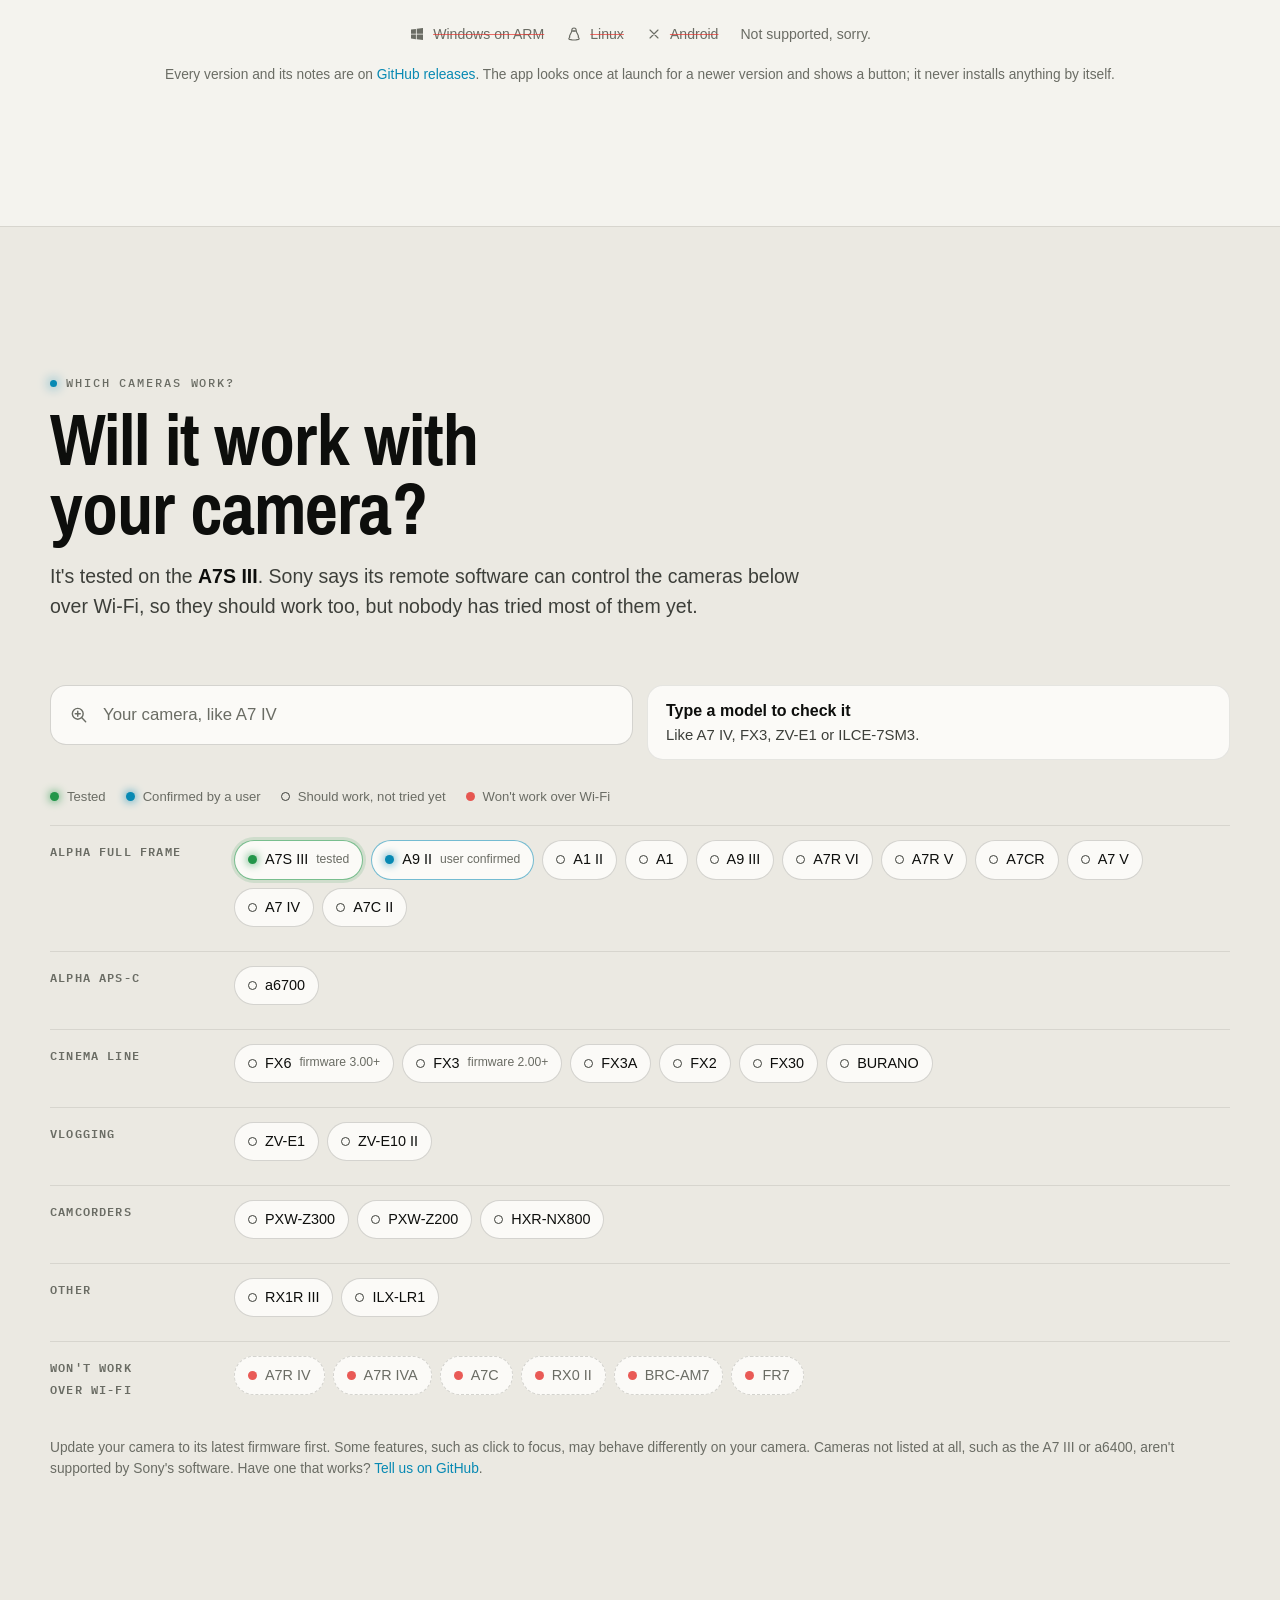
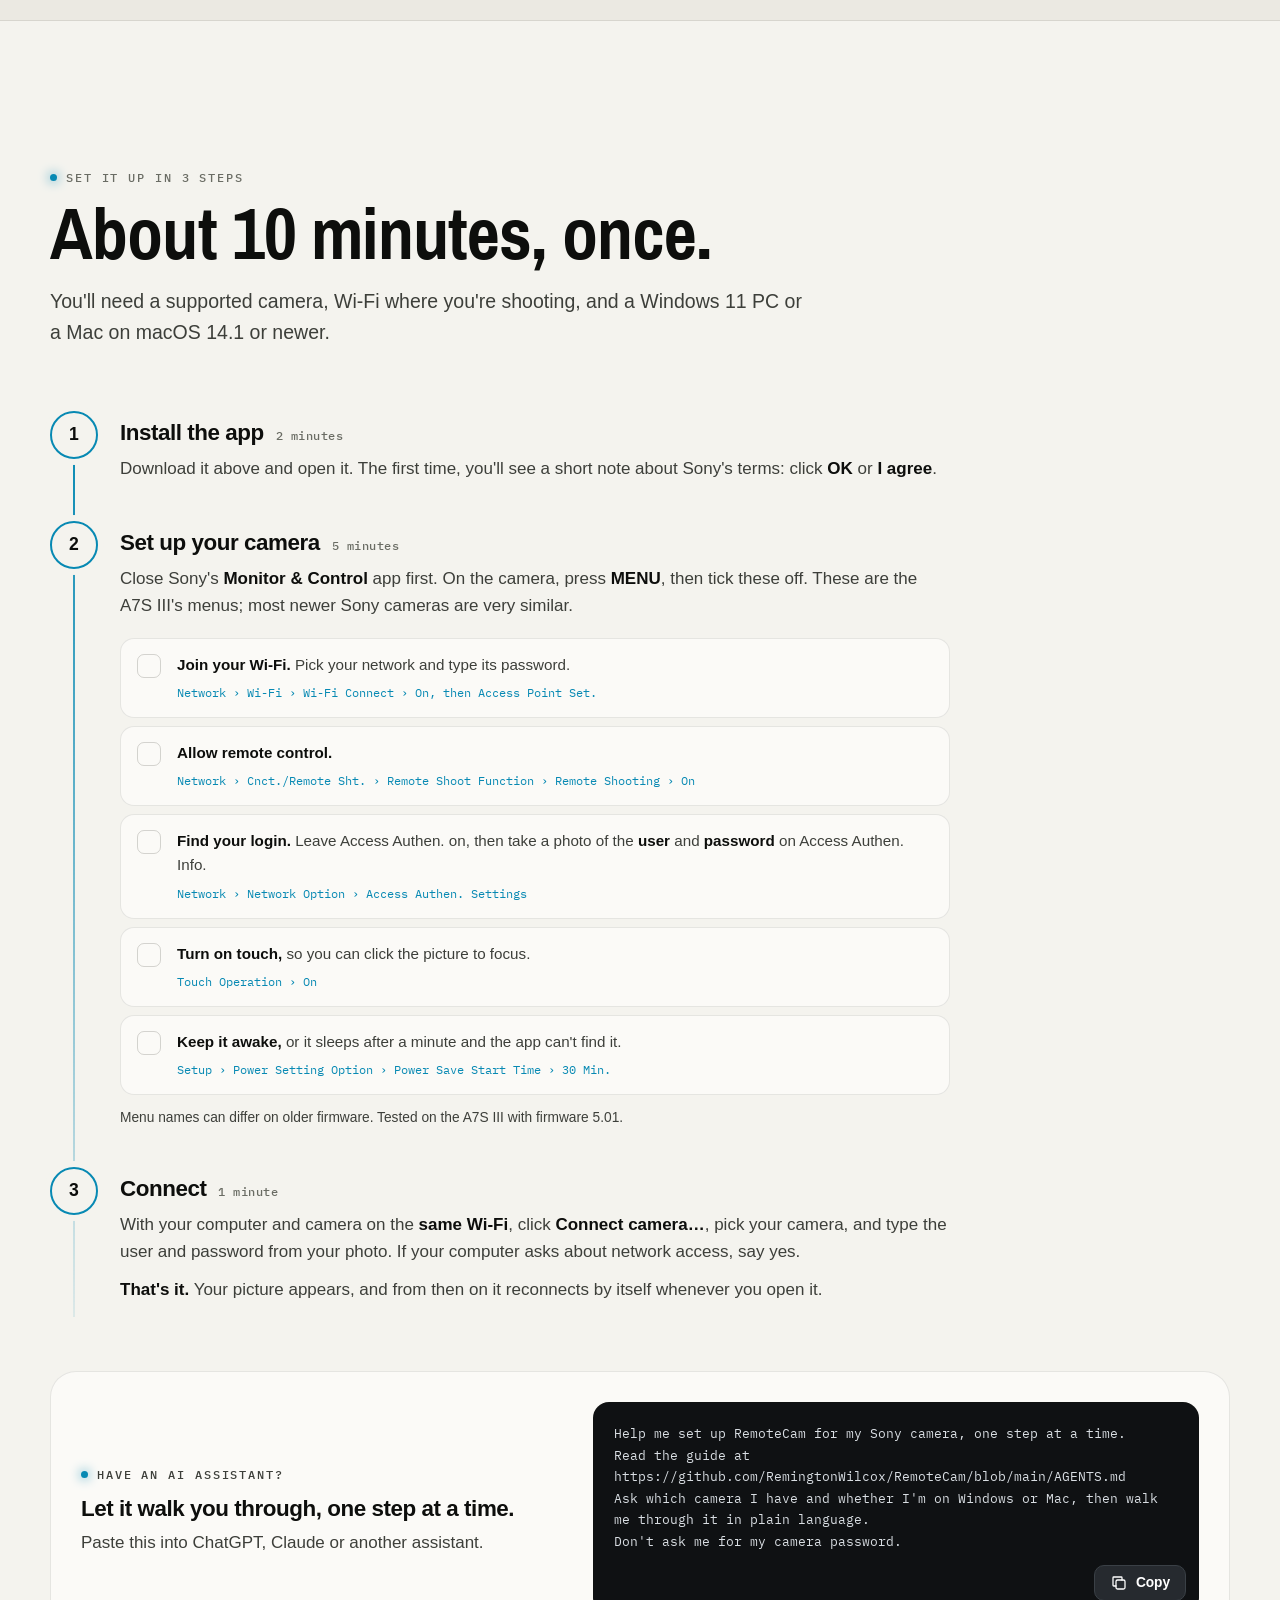
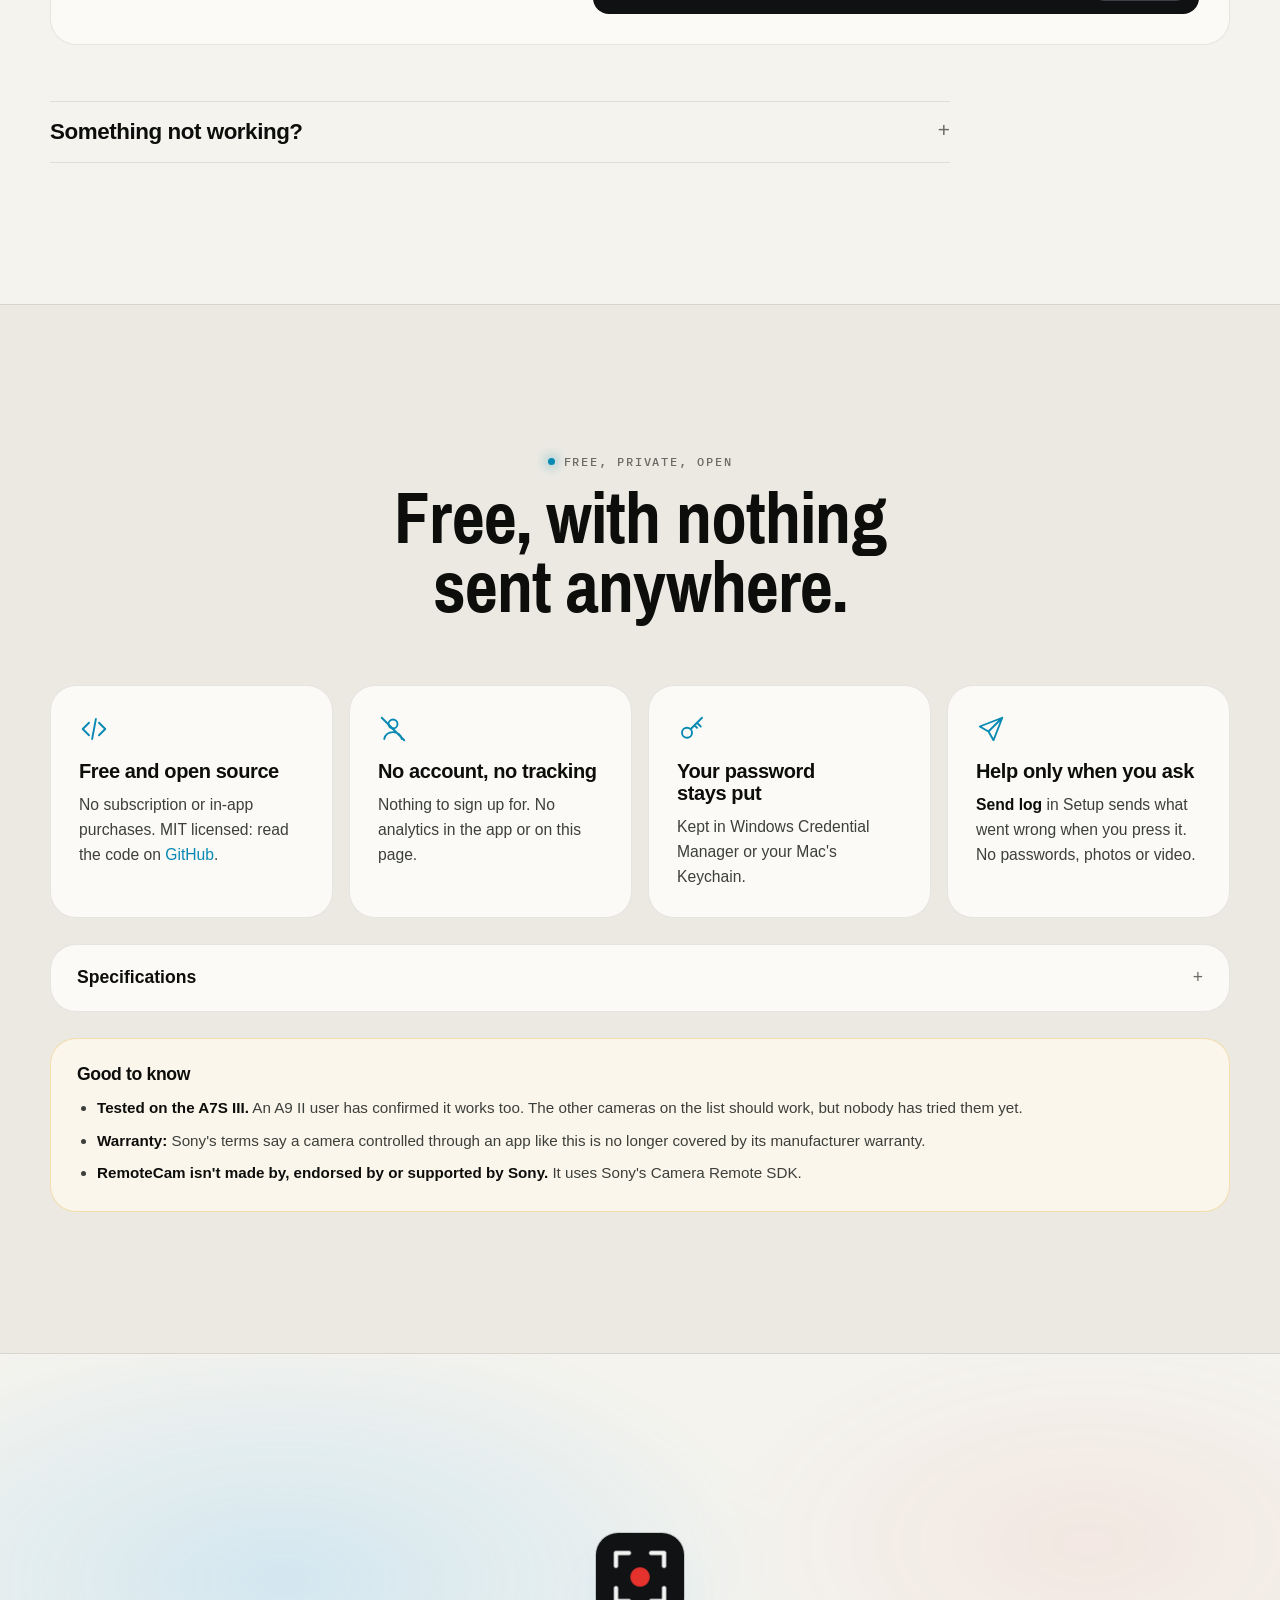
==== commit 2a7051a7: "Website: iPhone and iPad beta is on TestFlight The public link is set, the hero gets a third button," ====
--- a/site/index.html
+++ b/site/index.html
@@ -128,7 +128,7 @@
     </div>
     <a class="pill reveal" href="#iphone">
       <span class="pill-dot"></span>
-      <span>Version <span data-version></span> is out<span class="hide-sm"> · iPhone app coming to TestFlight</span></span>
+      <span>Version <span data-version></span> is out<span class="hide-sm"> · iPhone and iPad beta on TestFlight</span></span>
       <svg class="ic"><use href="#i-arrow"/></svg>
     </a>
     <h1 class="reveal">Run your Sony camera<br><span class="grad">from anywhere.</span></h1>
@@ -138,6 +138,7 @@
         <svg class="ic"><use href="#i-down"/></svg><span>Download free</span>
       </a>
       <a class="btn btn-ghost btn-lg" data-dl="secondary" href="#download"><span>All downloads</span></a>
+      <a class="btn btn-ghost btn-lg" data-link="testflight" id="heroIos" href="#iphone"><svg class="ic"><use href="#i-apple"/></svg><span>iPhone and iPad (beta)</span></a>
       <a class="btn btn-text btn-lg" href="#watch" id="heroWatch" hidden><svg class="ic"><use href="#i-play"/></svg><span>Watch the video</span></a>
     </div>
     <p class="fine reveal" id="heroFine">Free and open source. No account, no subscription, no tracking. Tested on the A7S III.</p>
@@ -555,14 +556,14 @@
   <div class="wrap">
     <div class="ios">
       <div class="ios-copy reveal">
-        <p class="eyebrow"><span class="dot"></span>iPhone &amp; iPad · coming to TestFlight</p>
+        <p class="eyebrow"><span class="dot"></span>iPhone &amp; iPad · beta on TestFlight</p>
         <h2>No computer at all.<br>Just your phone and its hotspot.</h2>
-        <p class="sub"><span class="nm"></span> for iPhone and iPad runs the camera on its own, out where there's no Wi-Fi. It isn't out yet: it'll come to TestFlight, Apple's app for testing, first, and to the App Store later.</p>
+        <p class="sub"><span class="nm"></span> for iPhone and iPad runs the camera on its own, out where there's no Wi-Fi. It's in beta on TestFlight, Apple's free app for trying apps before they reach the App Store, so tell us what breaks.</p>
         <ul class="chips">
           <li>Live picture</li><li>Tap to focus</li><li>Video and photos</li><li>Automatic recording</li><li>Works with your computer</li>
         </ul>
         <div class="cta">
-          <a class="btn btn-primary btn-lg" data-link="testflight" href="#"><svg class="ic"><use href="#i-apple"/></svg><span>Coming to TestFlight</span></a>
+          <a class="btn btn-primary btn-lg" data-link="testflight" href="#"><svg class="ic"><use href="#i-apple"/></svg><span>Get the beta on TestFlight</span></a>
         </div>
         <p class="fine">iOS and iPadOS 16 or newer. Photos and video stay on the camera's card. It only works while the app is open on screen, so keep the phone plugged in for long sessions. Close the app on your computer first: the camera takes one remote at a time.</p>
       </div>
@@ -629,11 +630,11 @@
         <span class="you">Your device</span>
         <svg class="ic plat-ic"><use href="#i-phone"/></svg>
         <h3>iPhone &amp; iPad</h3>
-        <p class="req">iOS 16 or newer · not out yet</p>
-        <a class="btn btn-primary" data-link="testflight" href="#"><svg class="ic"><use href="#i-apple"/></svg>Join on TestFlight</a>
+        <p class="req">iOS and iPadOS 16 or newer · beta</p>
+        <a class="btn btn-primary" data-link="testflight" href="#"><svg class="ic"><use href="#i-apple"/></svg>iPhone and iPad (beta)</a>
         <details>
           <summary>What's TestFlight?</summary>
-          <p>Apple's free app for trying apps before they reach the App Store. The iPhone app goes there first: once it's ready, install TestFlight, open the invite link and tap <b>Install</b>.</p>
+          <p>Apple's free app for trying apps before they reach the App Store. Open the link on your iPhone or iPad: it sends you to TestFlight first, then tap <b>Install</b>. One app works on both.</p>
         </details>
       </article>
     </div>
@@ -776,7 +777,7 @@
       <summary>Specifications</summary>
       <dl>
         <dt>Computer</dt><dd>Windows 11 x64, or macOS 14.1 or newer on Apple or Intel. Windows on ARM and Linux aren't supported.</dd>
-        <dt>iPhone and iPad</dt><dd>iOS and iPadOS 16 or newer. Coming to TestFlight first.</dd>
+        <dt>iPhone and iPad</dt><dd>iOS and iPadOS 16 or newer. One app for both, in beta on TestFlight.</dd>
         <dt>Connection</dt><dd>Wi-Fi on the same network as the camera, with an optional HDMI capture card for the picture.</dd>
         <dt>Live view</dt><dd>1024×576 on the A7S III. About 0.20 s and 8 pictures a second on the same Wi-Fi; about 0.25 s a picture over a phone hotspot and Tailscale, 1 a second by default.</dd>
         <dt>Photos to your computer</dt><dd>Full size, or a small JPEG. A full-size RAW took 4 to 12 seconds on the A7S III in our tests, depending on your network.</dd>
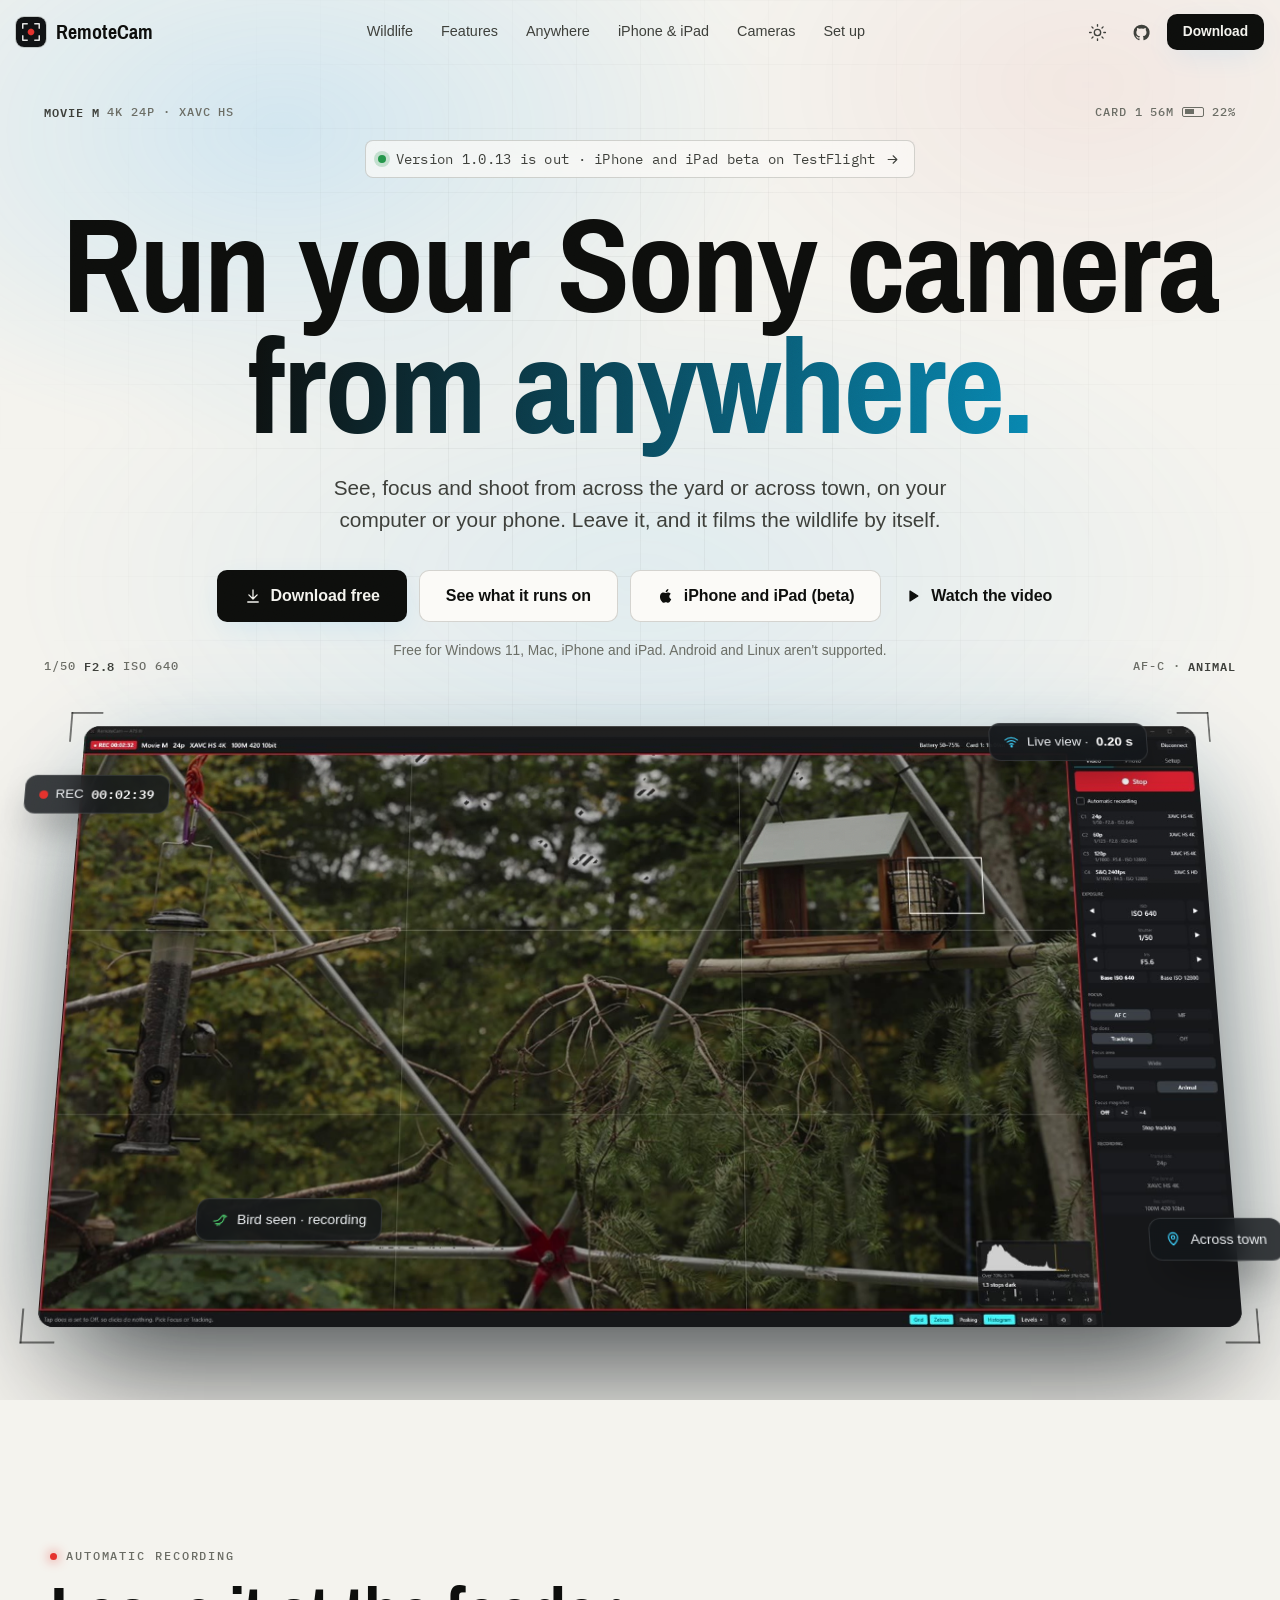
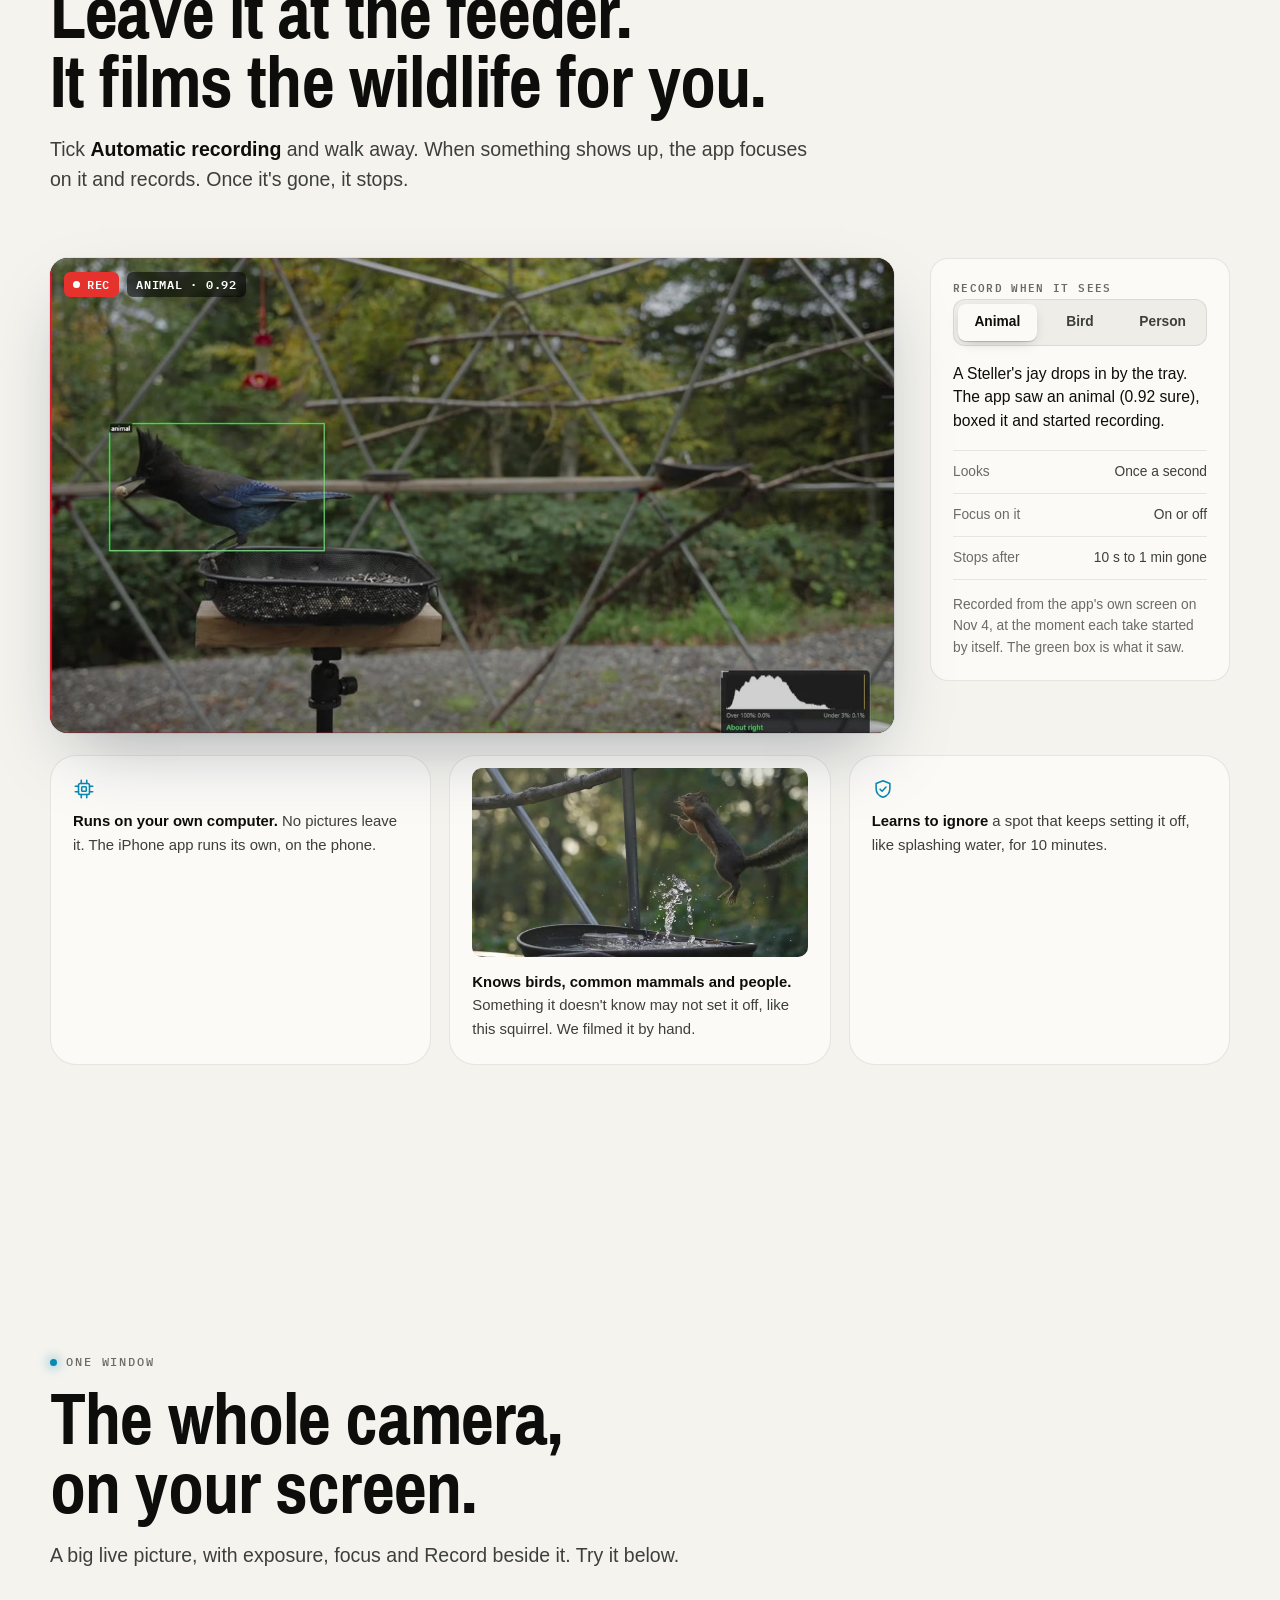
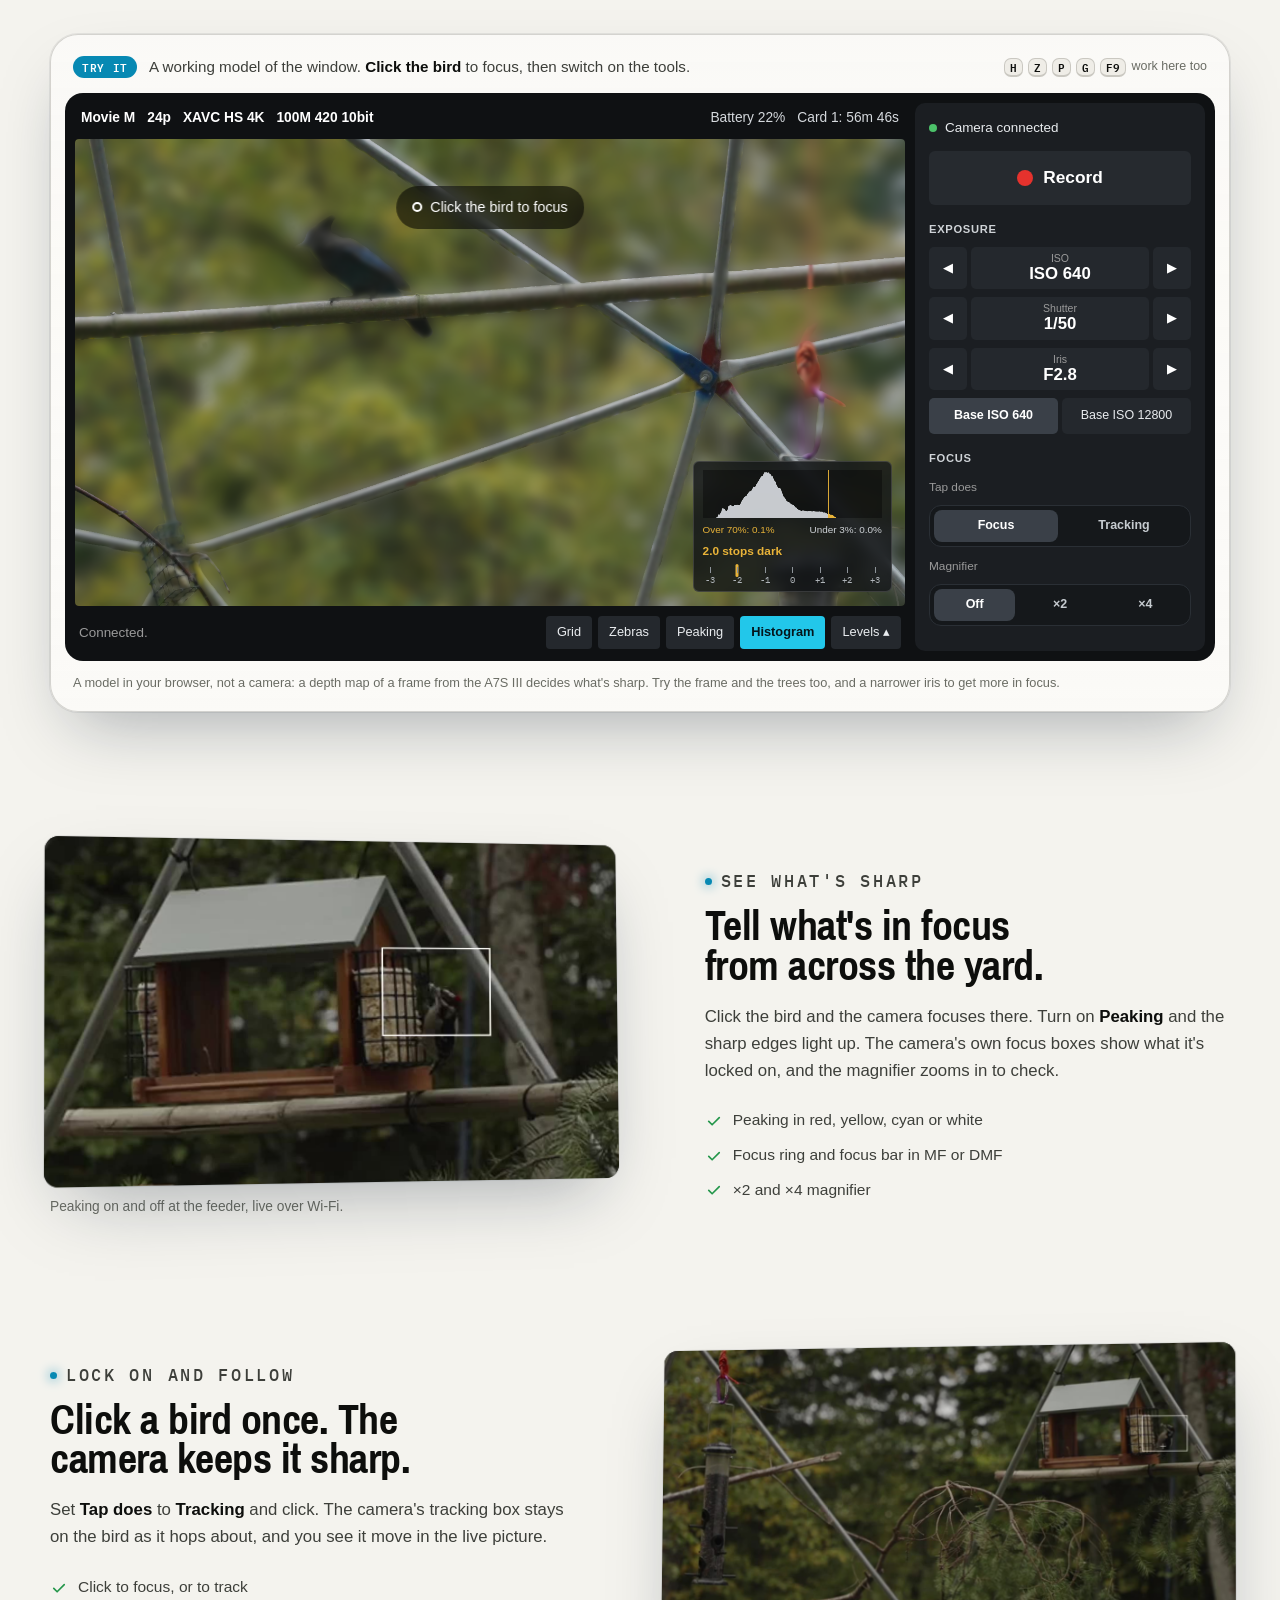
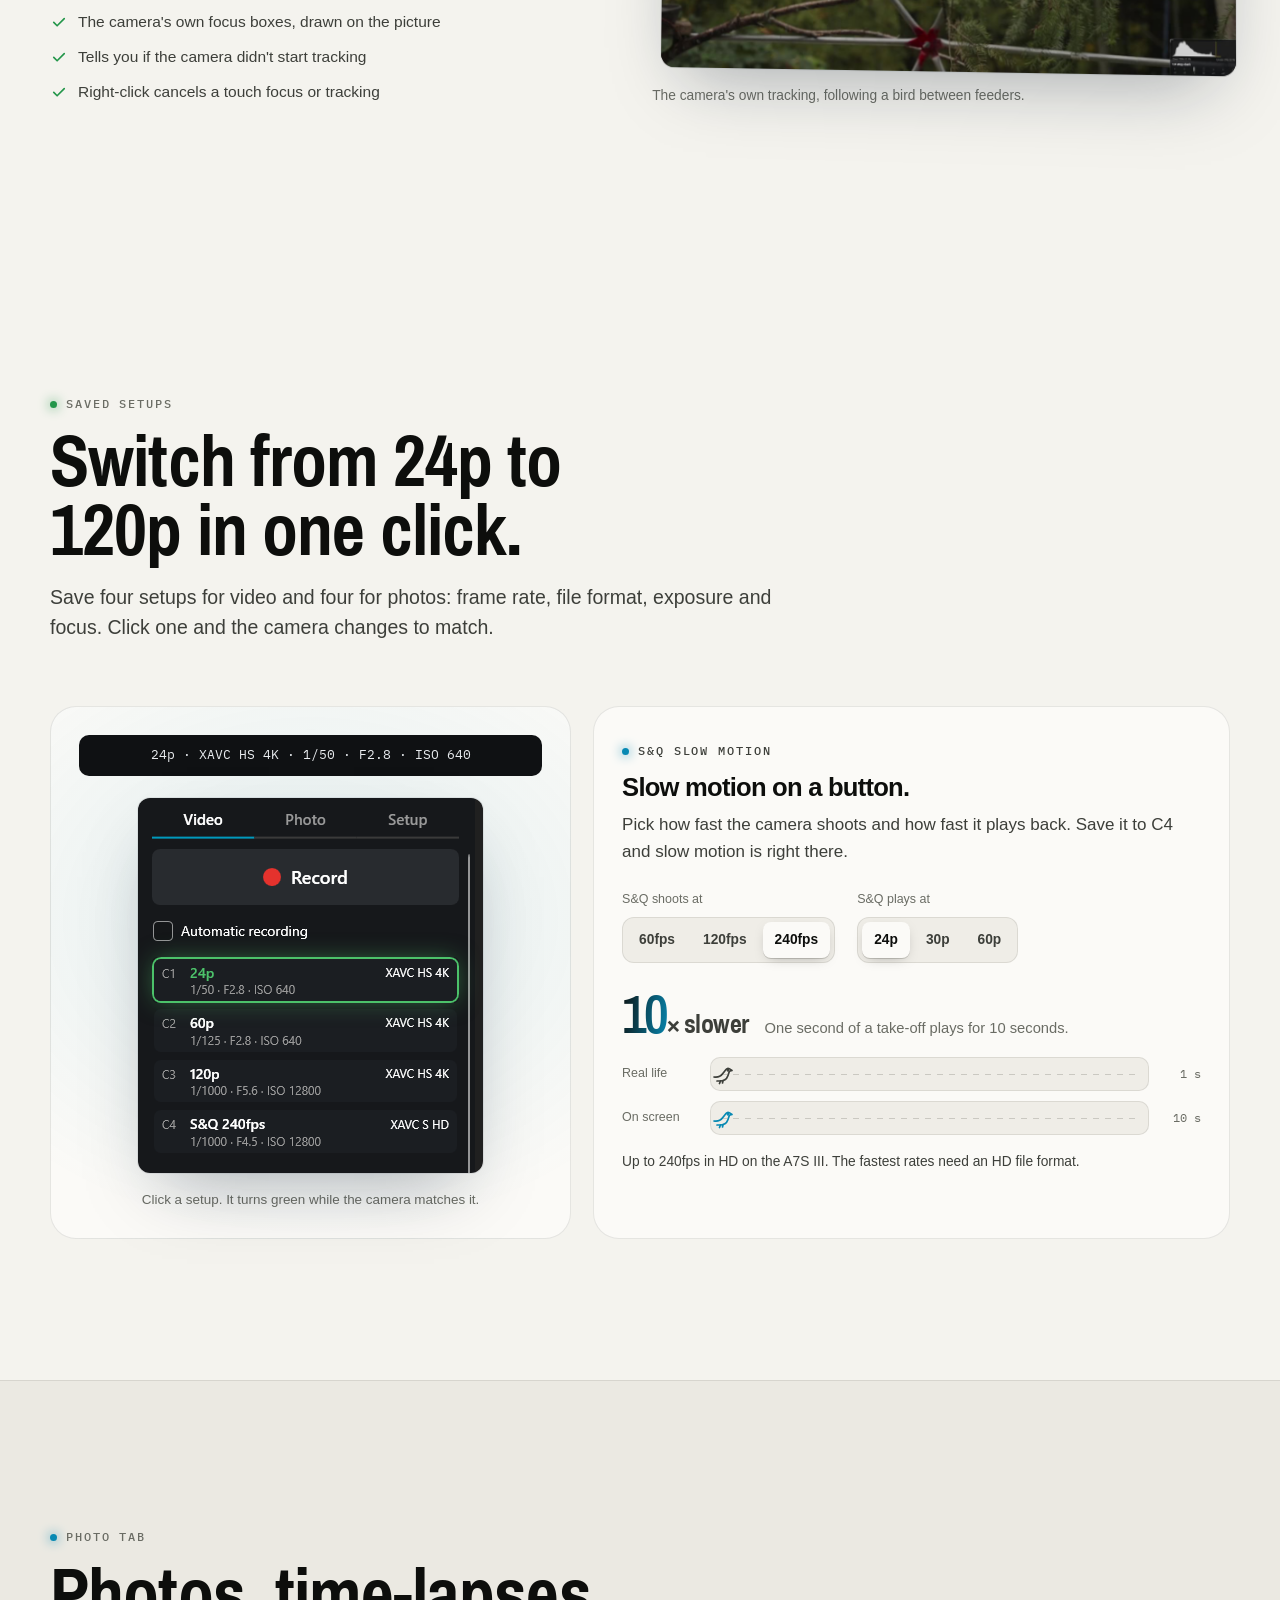
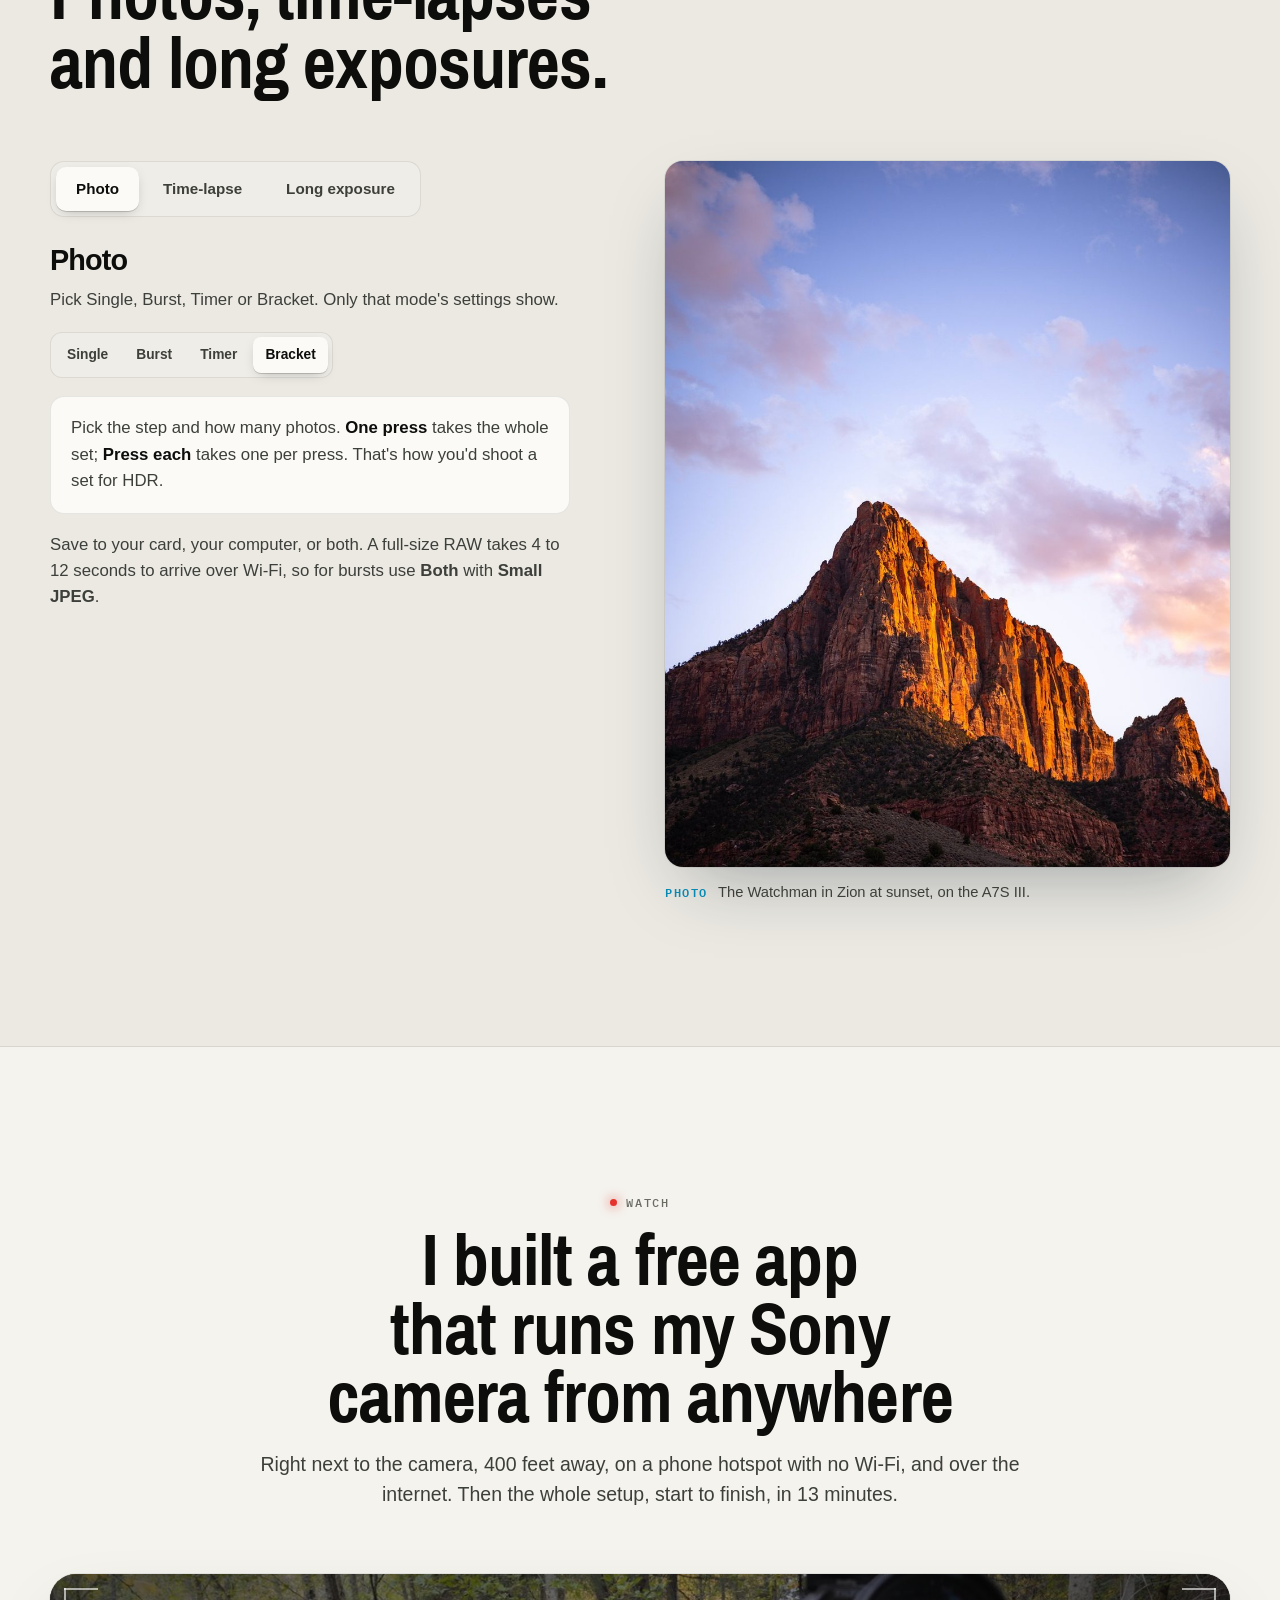
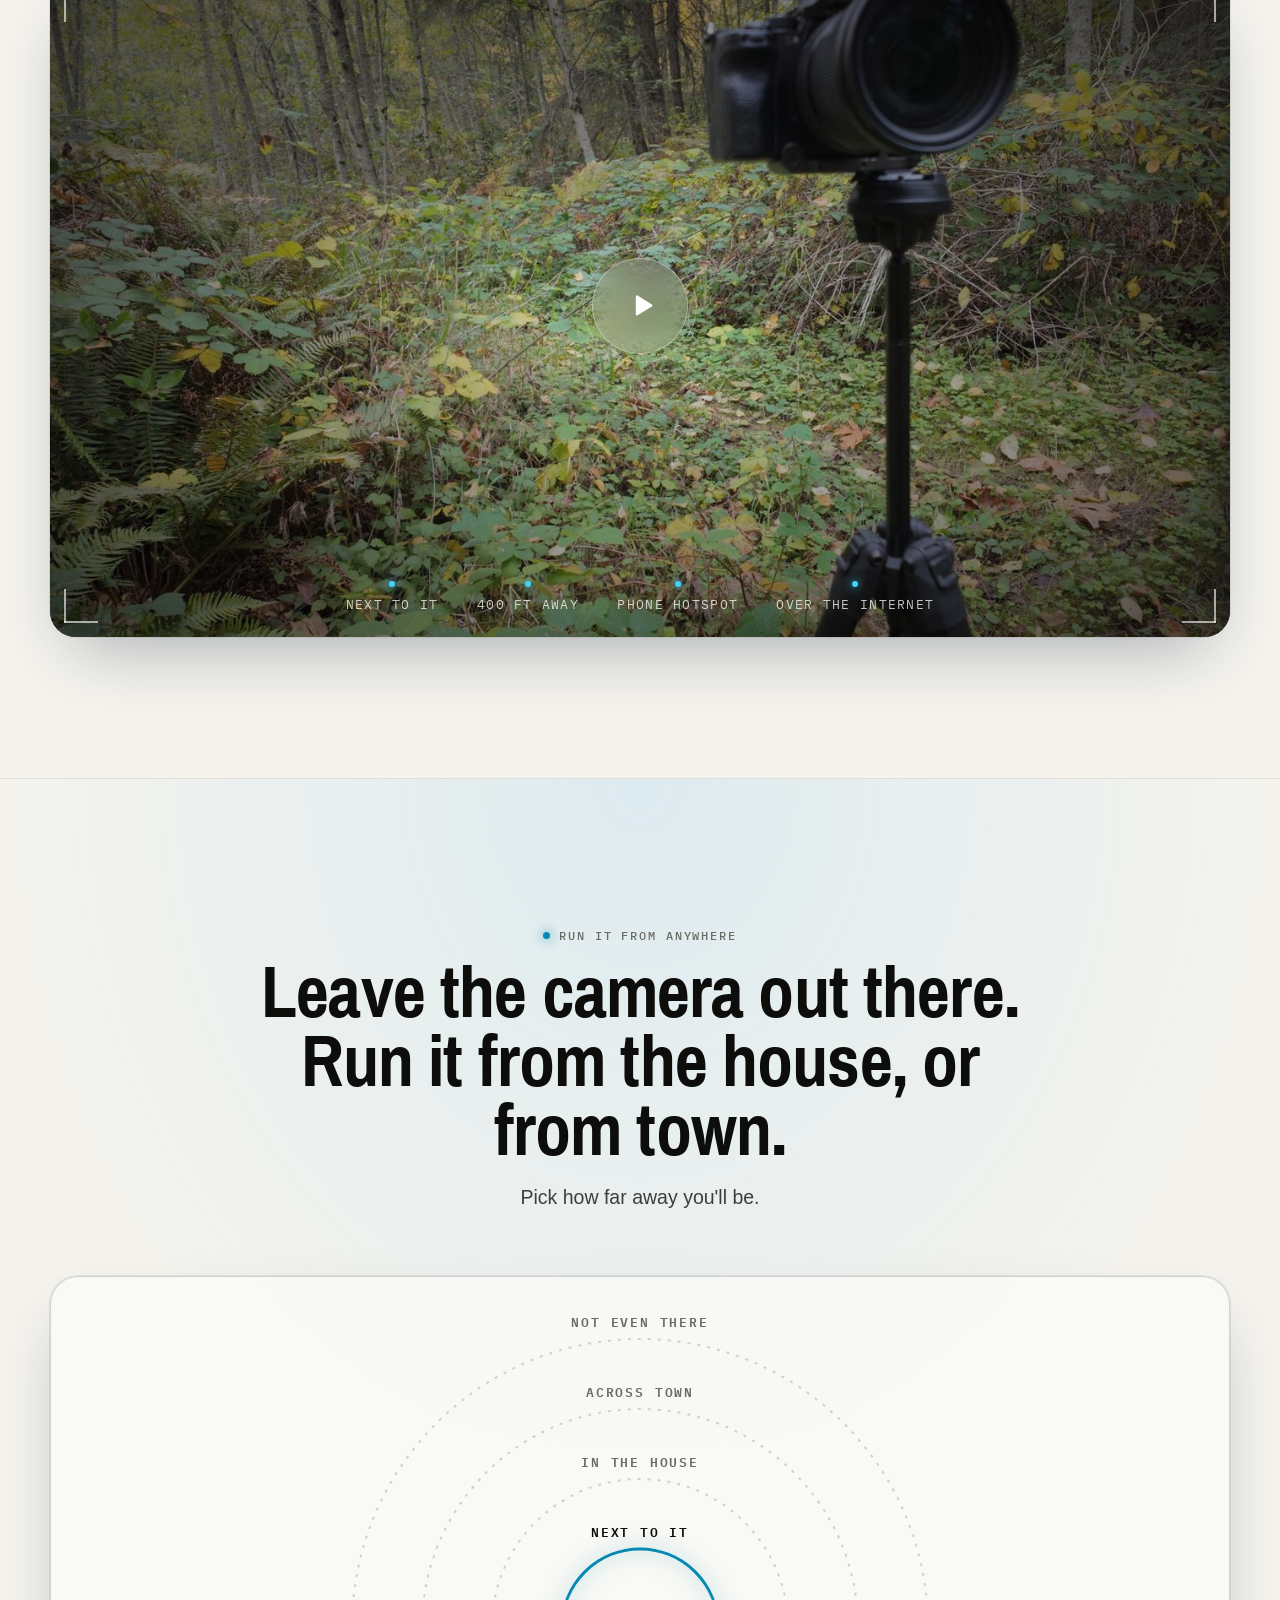
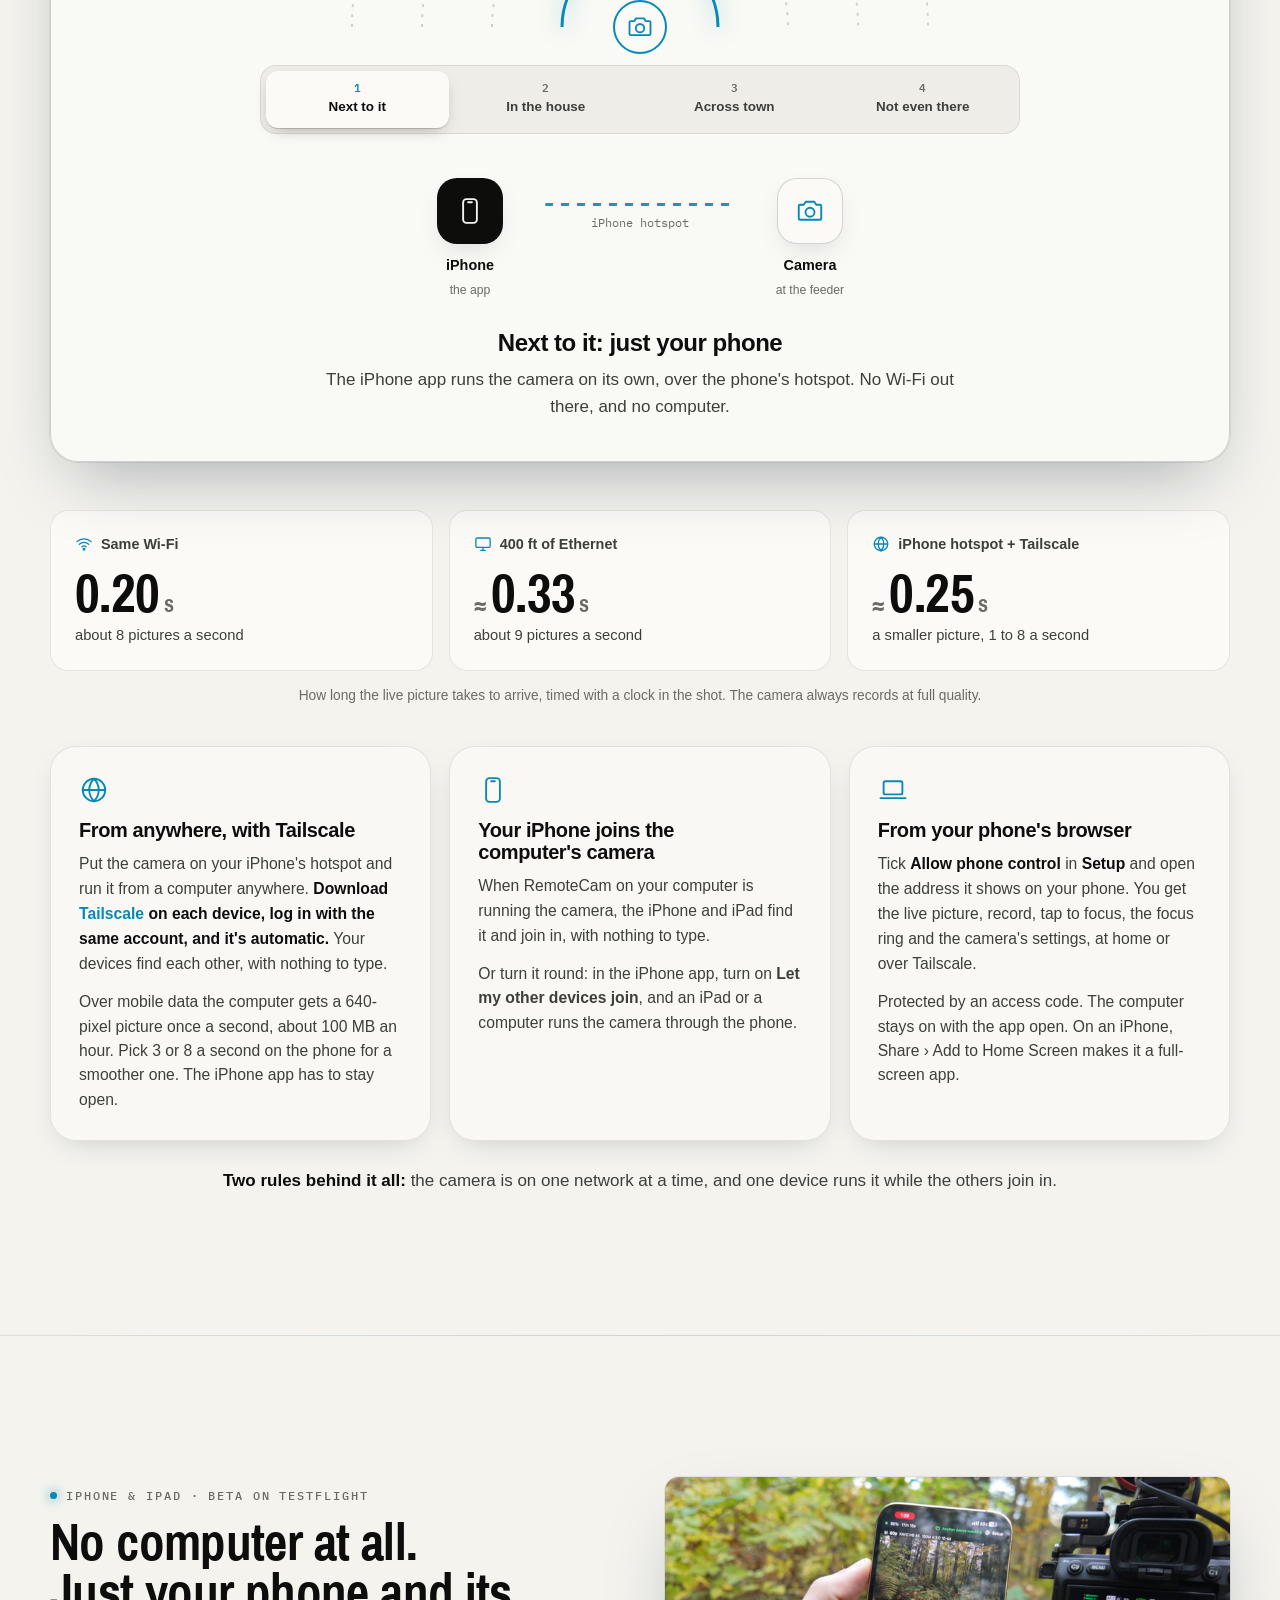
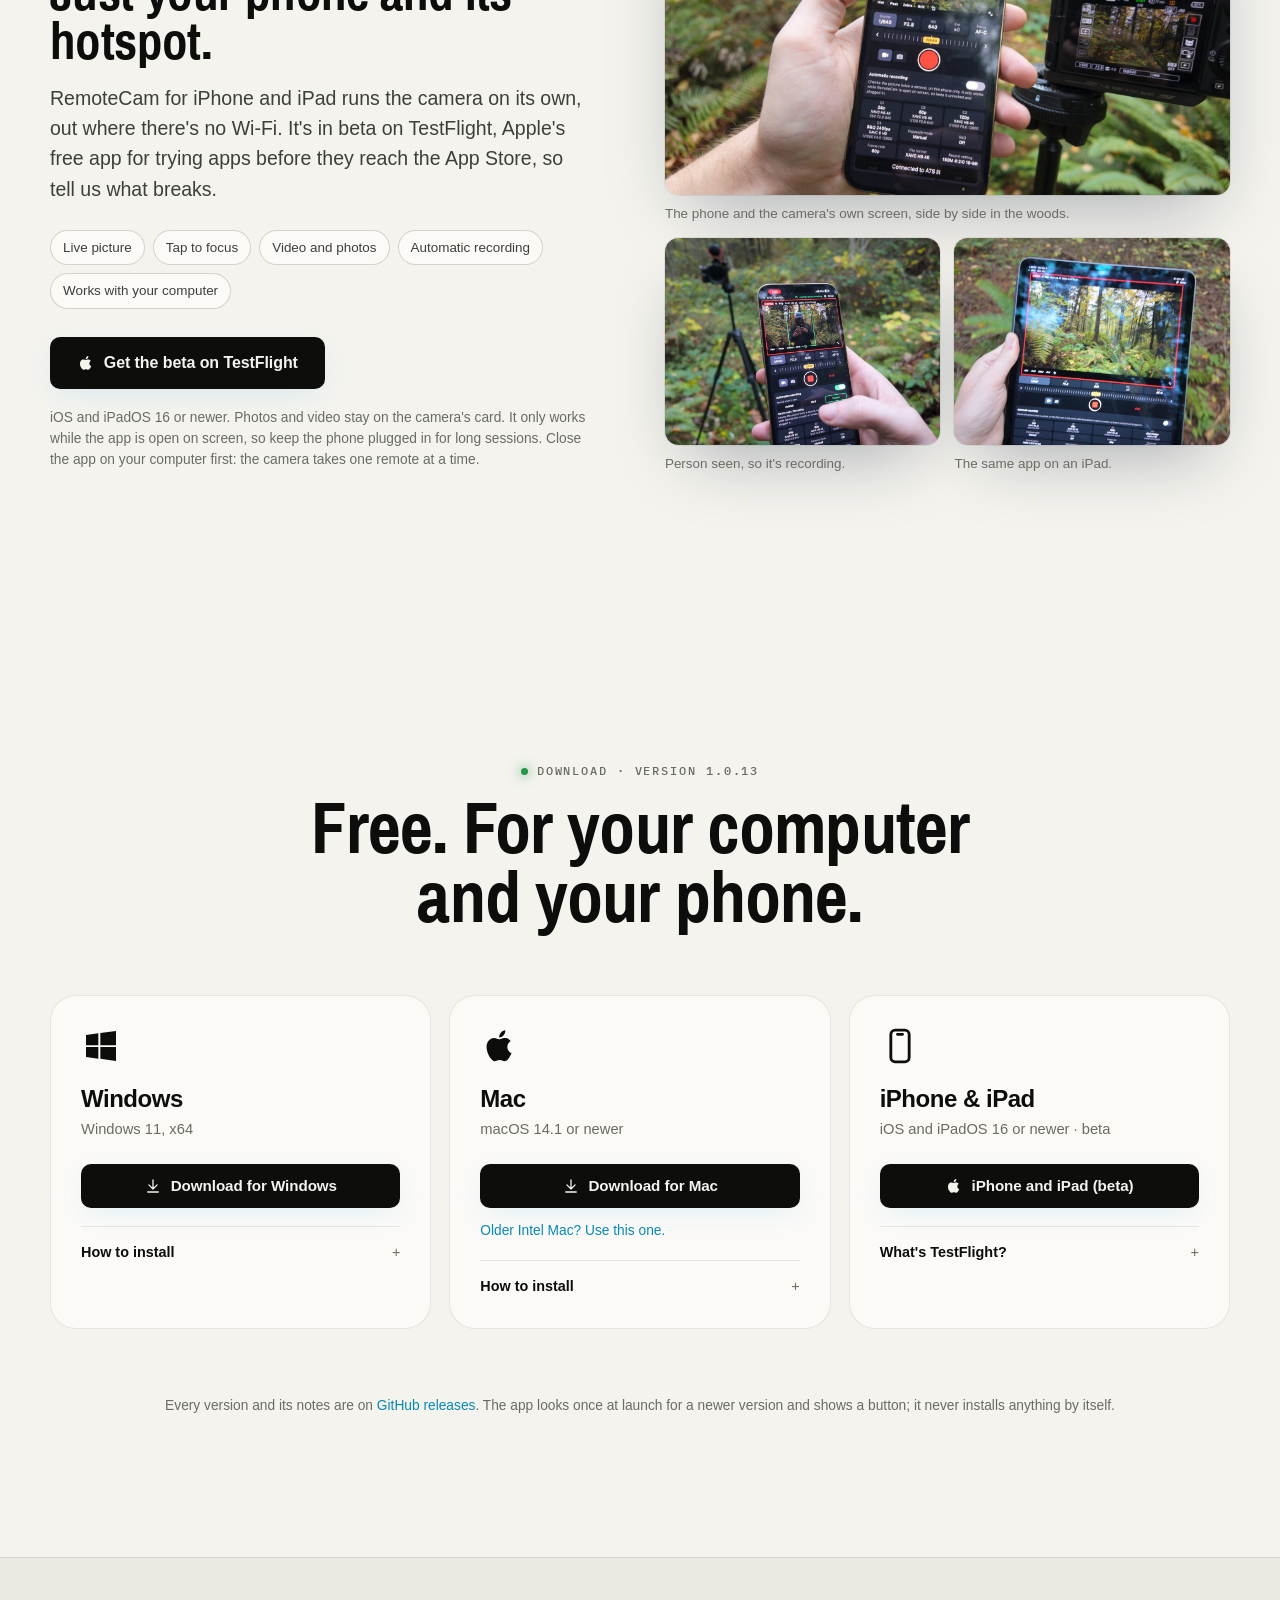
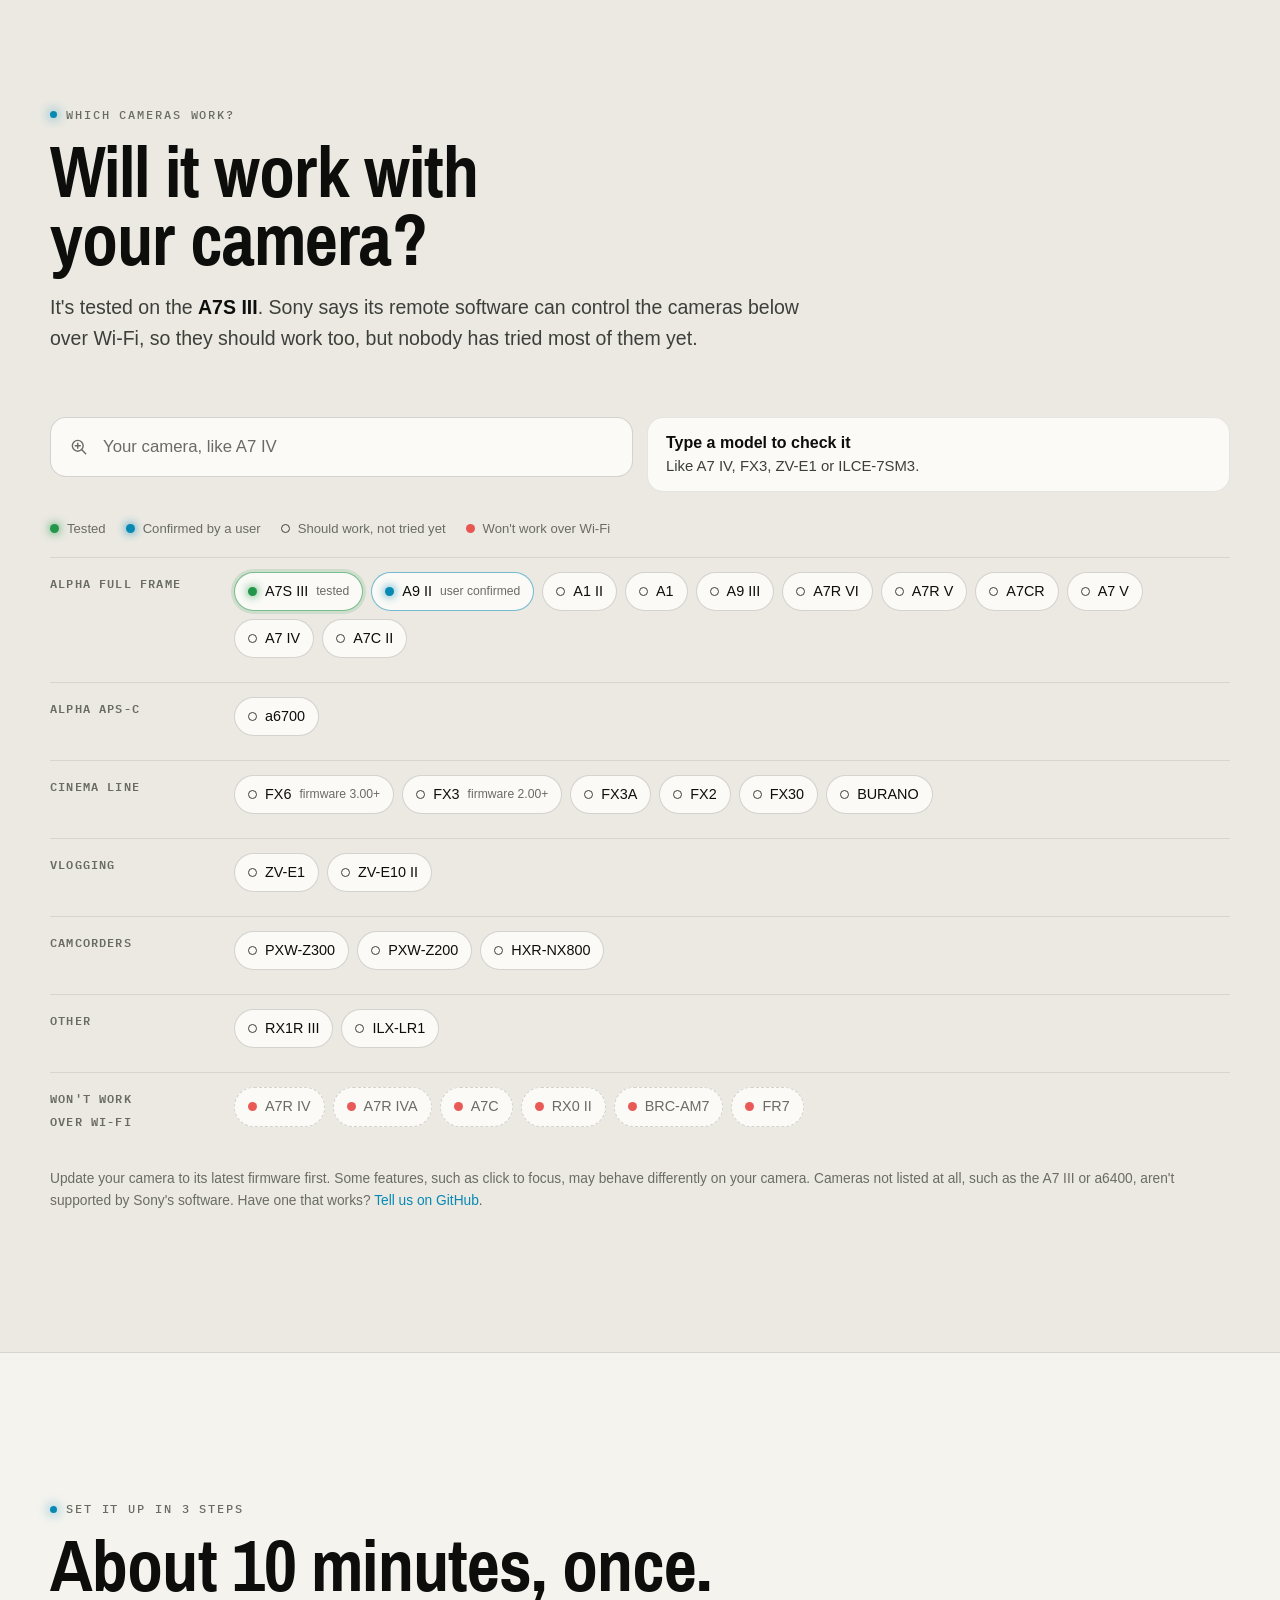
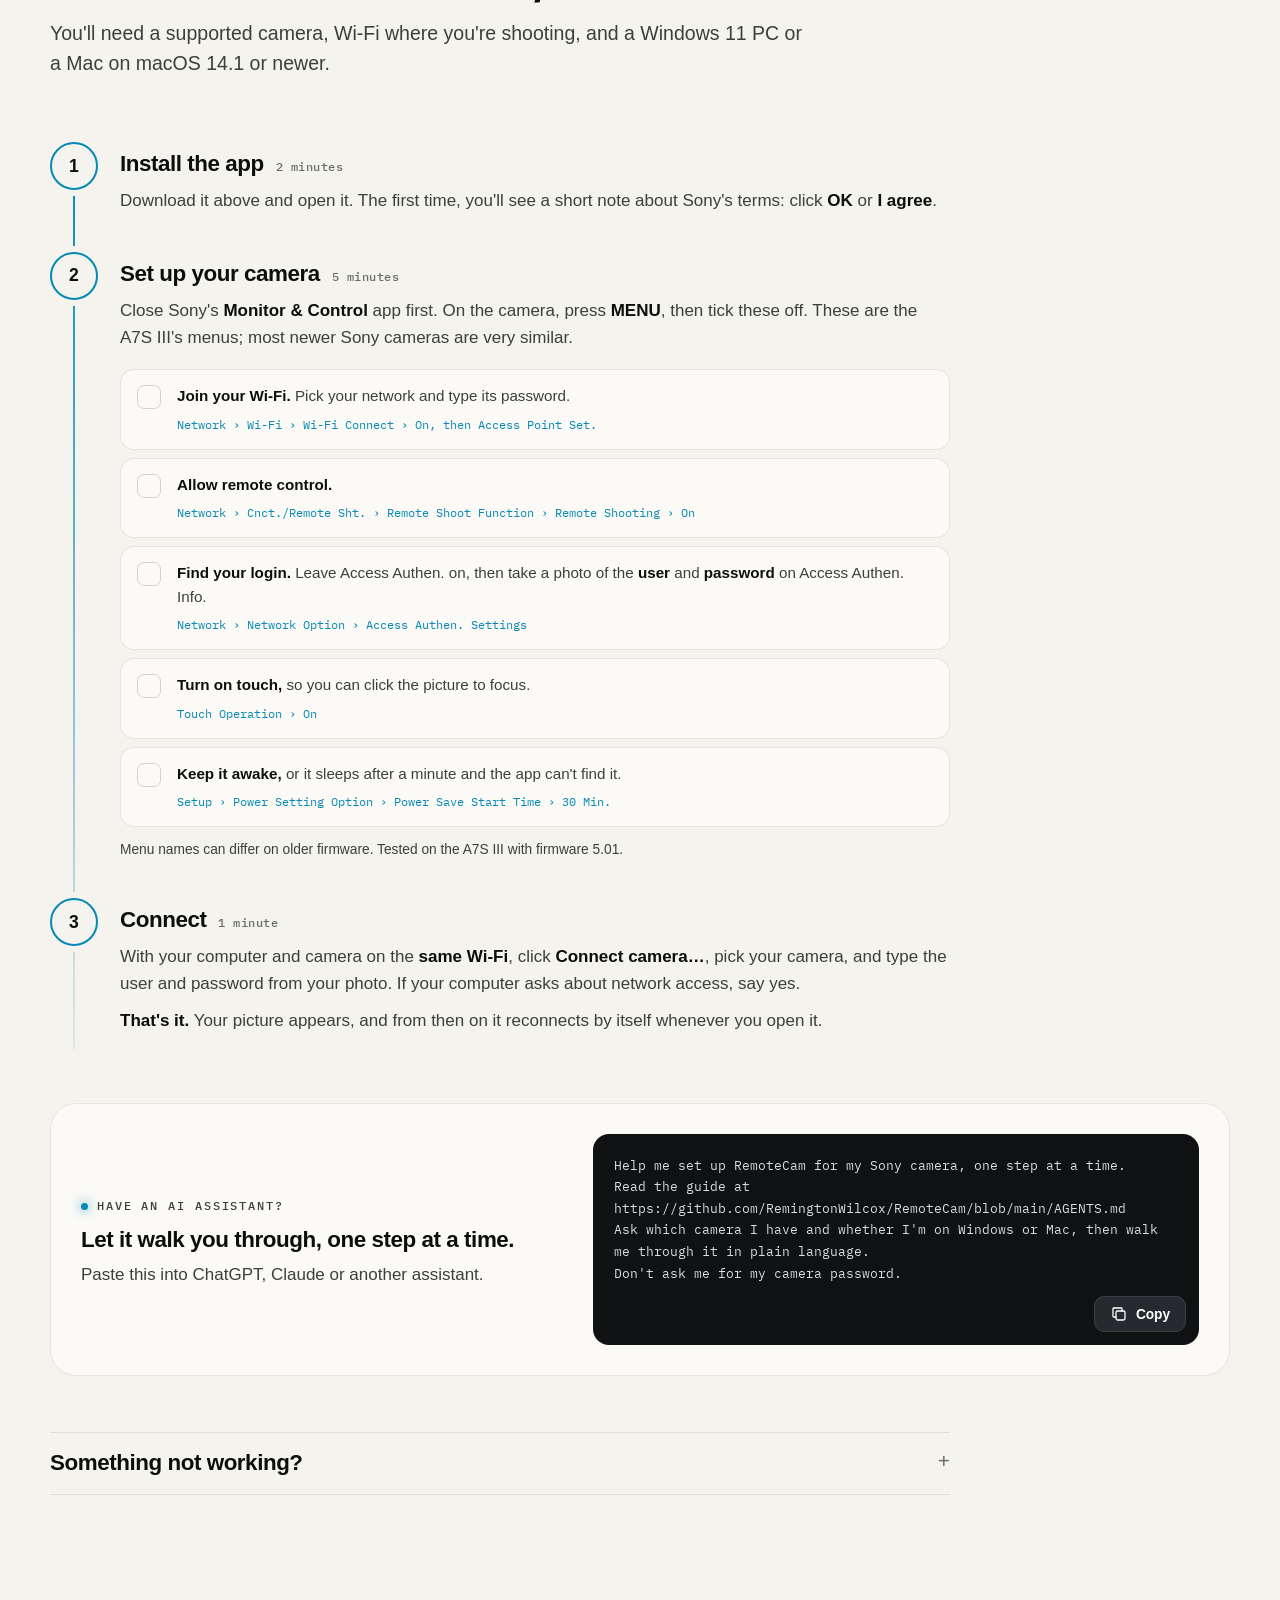
==== commit c5f88a03: "Link the launch video from the README and the website The website's Watch section and hero button no" ====
--- a/site/index.html
+++ b/site/index.html
@@ -473,14 +473,14 @@
     <div class="head center reveal">
       <p class="eyebrow"><span class="dot dot-rec"></span>Watch</p>
       <h2 data-video-title>How far away can I run my camera?</h2>
-      <p class="sub">One camera at the feeder. Next to it, in the house, across town, and then not there at all.</p>
-    </div>
-    <!-- PLACEHOLDER: set youtubeId in config.js. Nothing loads from YouTube until someone presses play. -->
+      <p class="sub">Right next to the camera, 400 feet away, on a phone hotspot with no Wi-Fi, and over the internet. Then the whole setup, start to finish, in 13 minutes.</p>
+    </div>
+    <!-- The video ID is youtubeId in config.js. Nothing loads from YouTube until someone presses play. -->
     <div class="video reveal" id="video">
       <img class="video-poster" src="assets/video-poster.jpg" alt="" loading="lazy">
       <div class="video-shade"></div>
       <div class="video-hud" aria-hidden="true">
-        <span class="mono">next to it</span><span class="mono">in the house</span><span class="mono">across town</span><span class="mono">not even there</span>
+        <span class="mono">next to it</span><span class="mono">400 ft away</span><span class="mono">phone hotspot</span><span class="mono">over the internet</span>
       </div>
       <button class="play" id="playBtn" type="button" aria-label="Play the video">
         <svg class="ic"><use href="#i-play"/></svg>
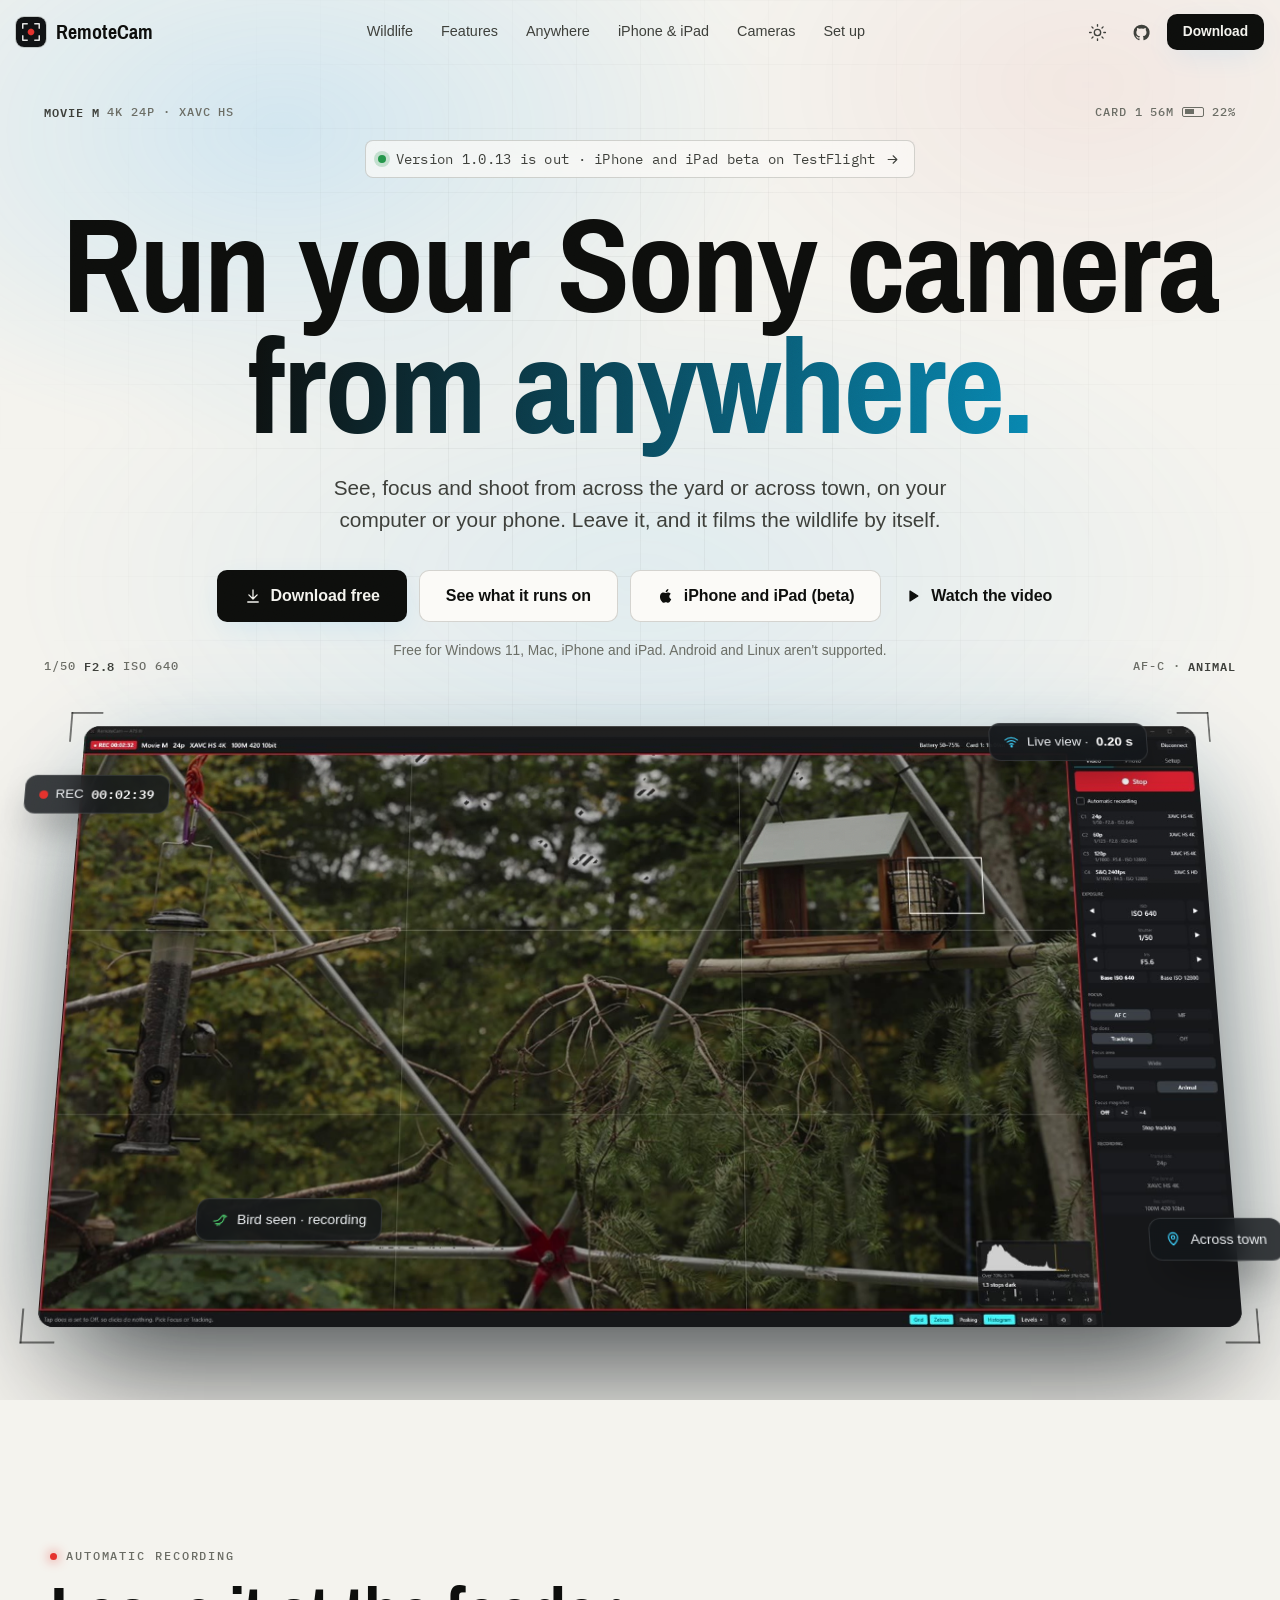
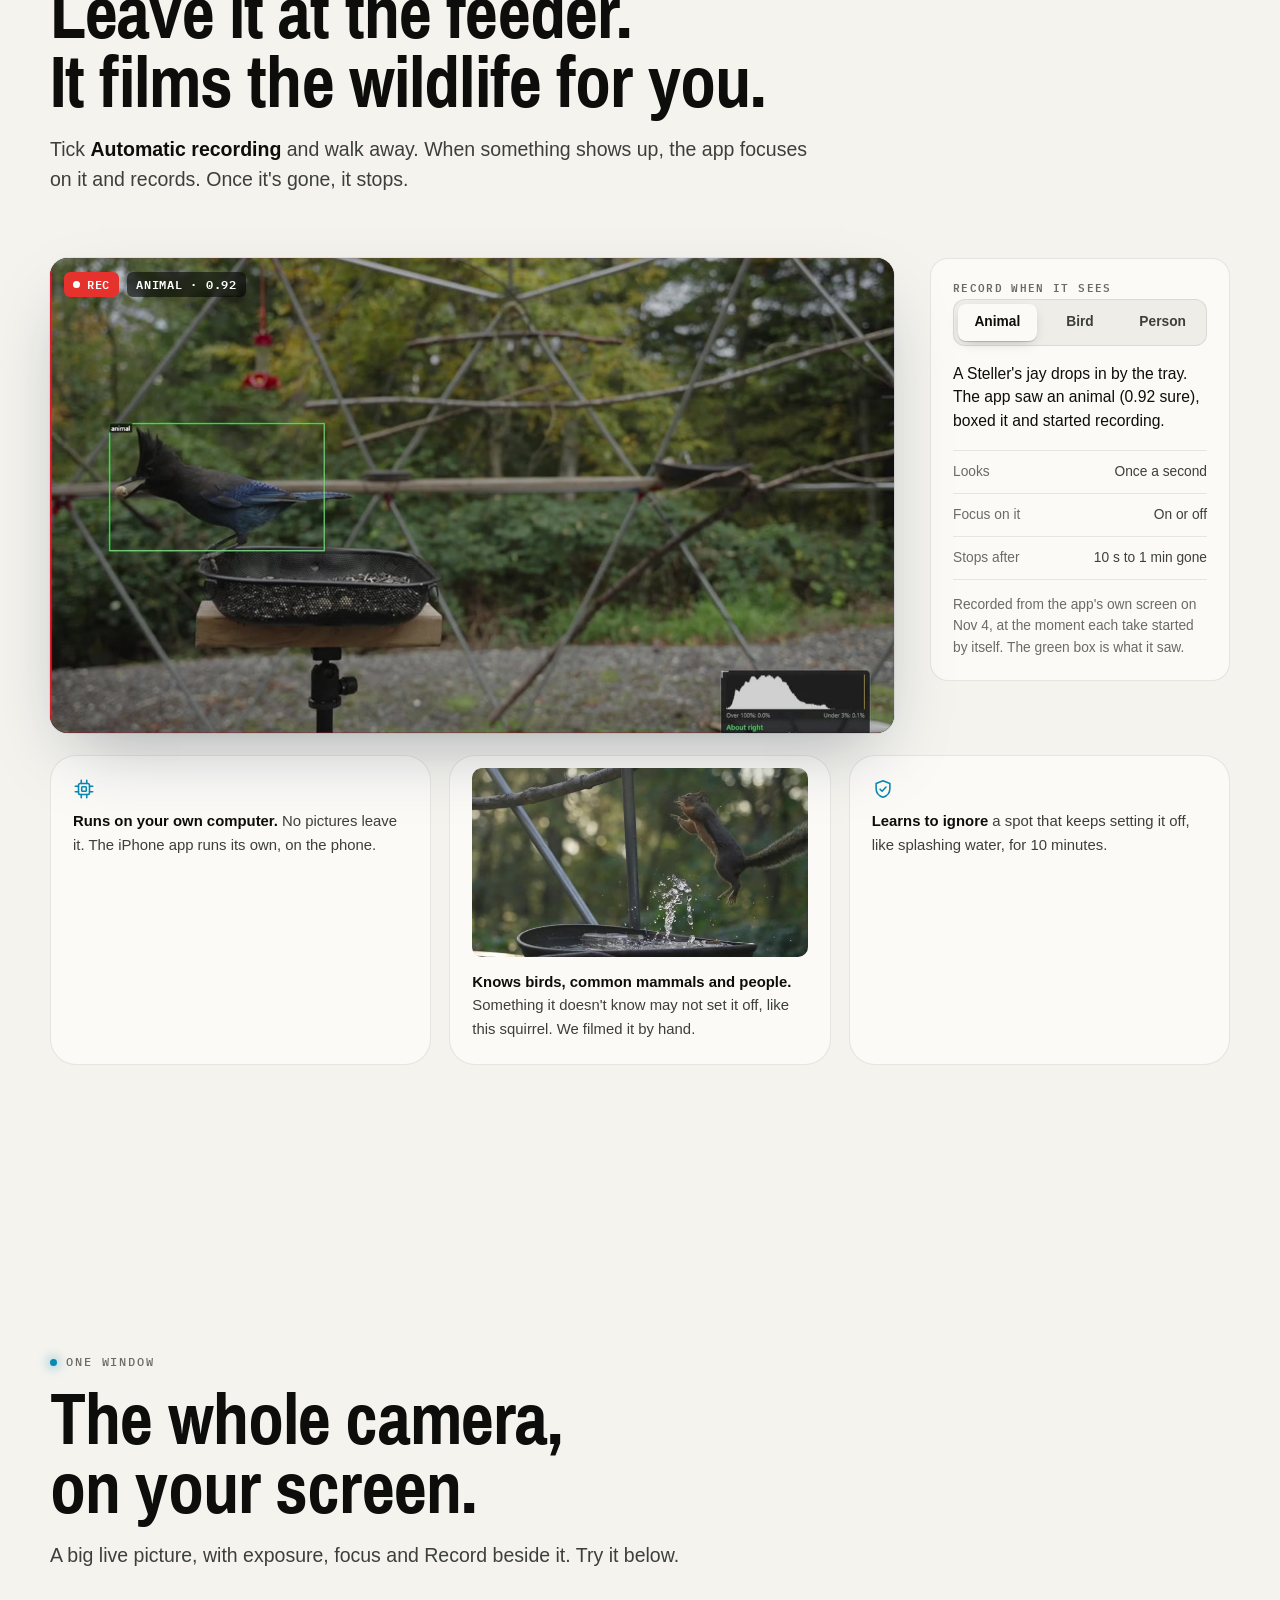
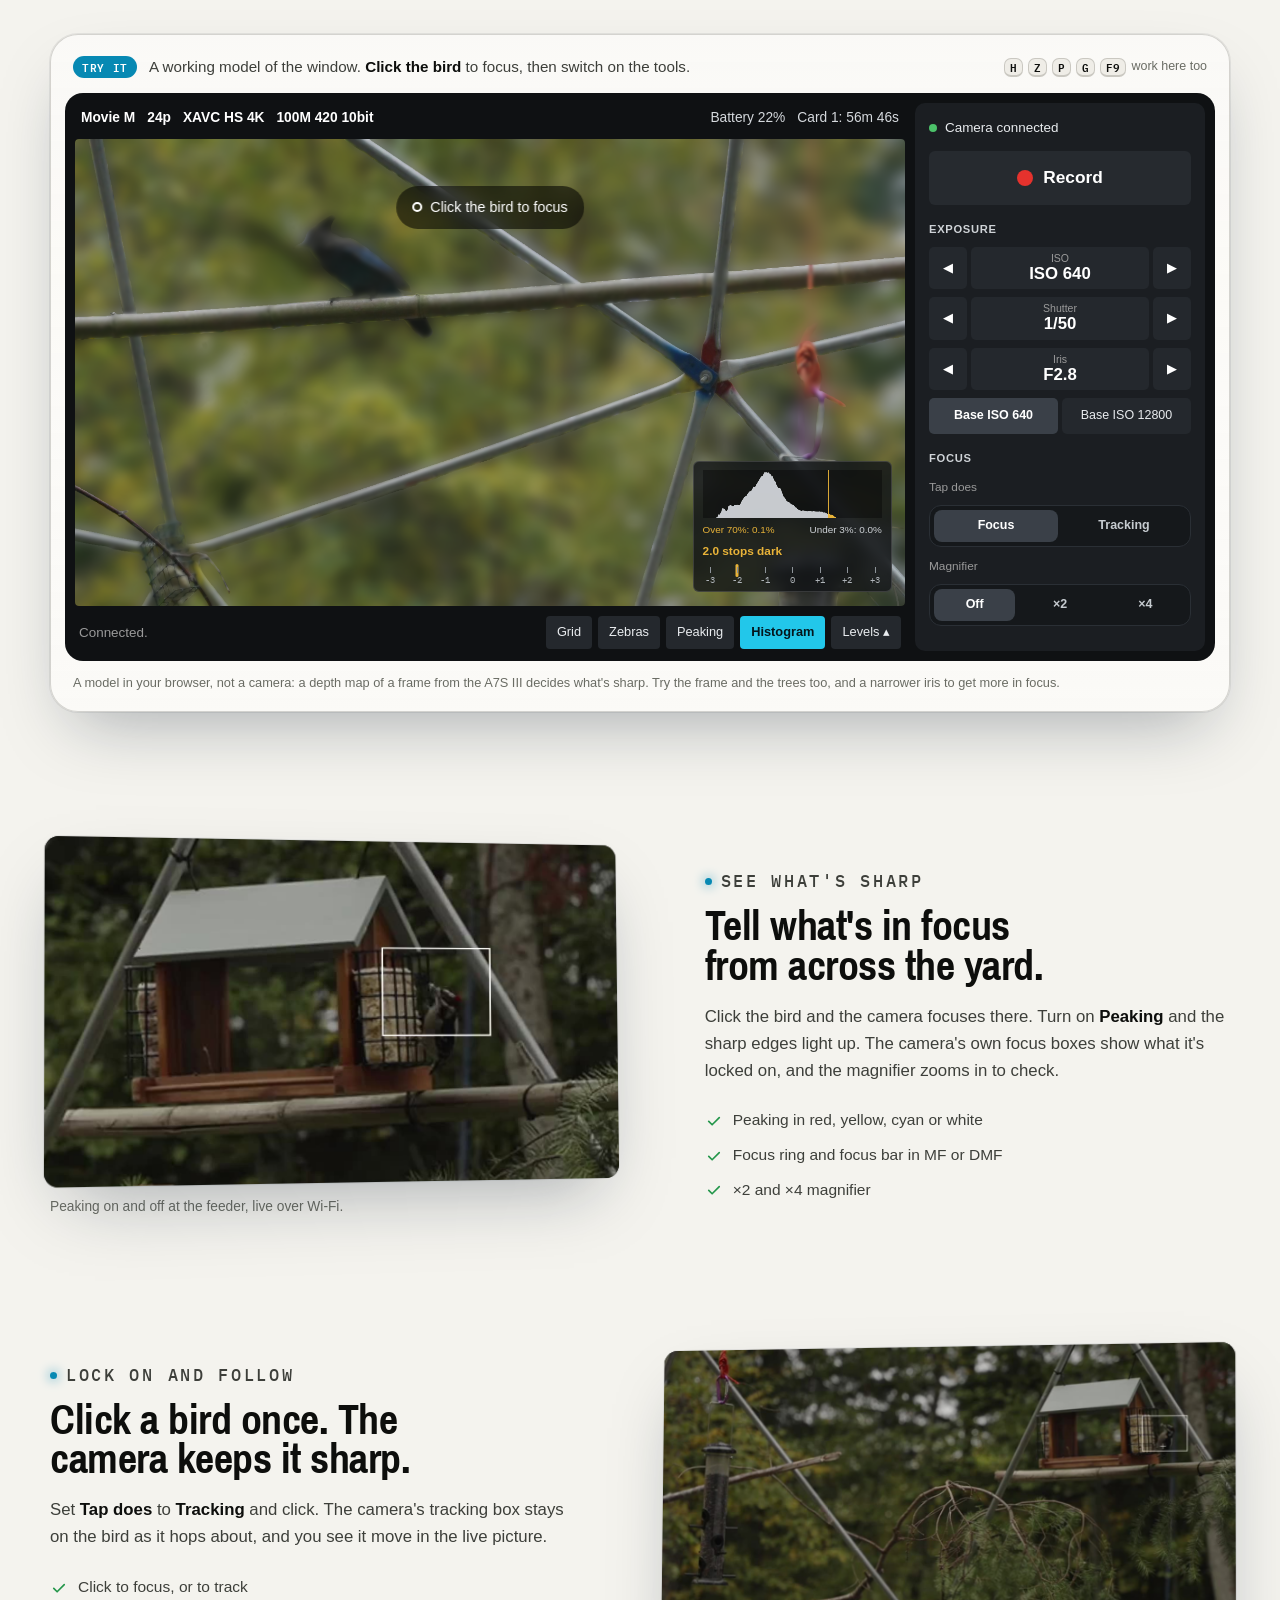
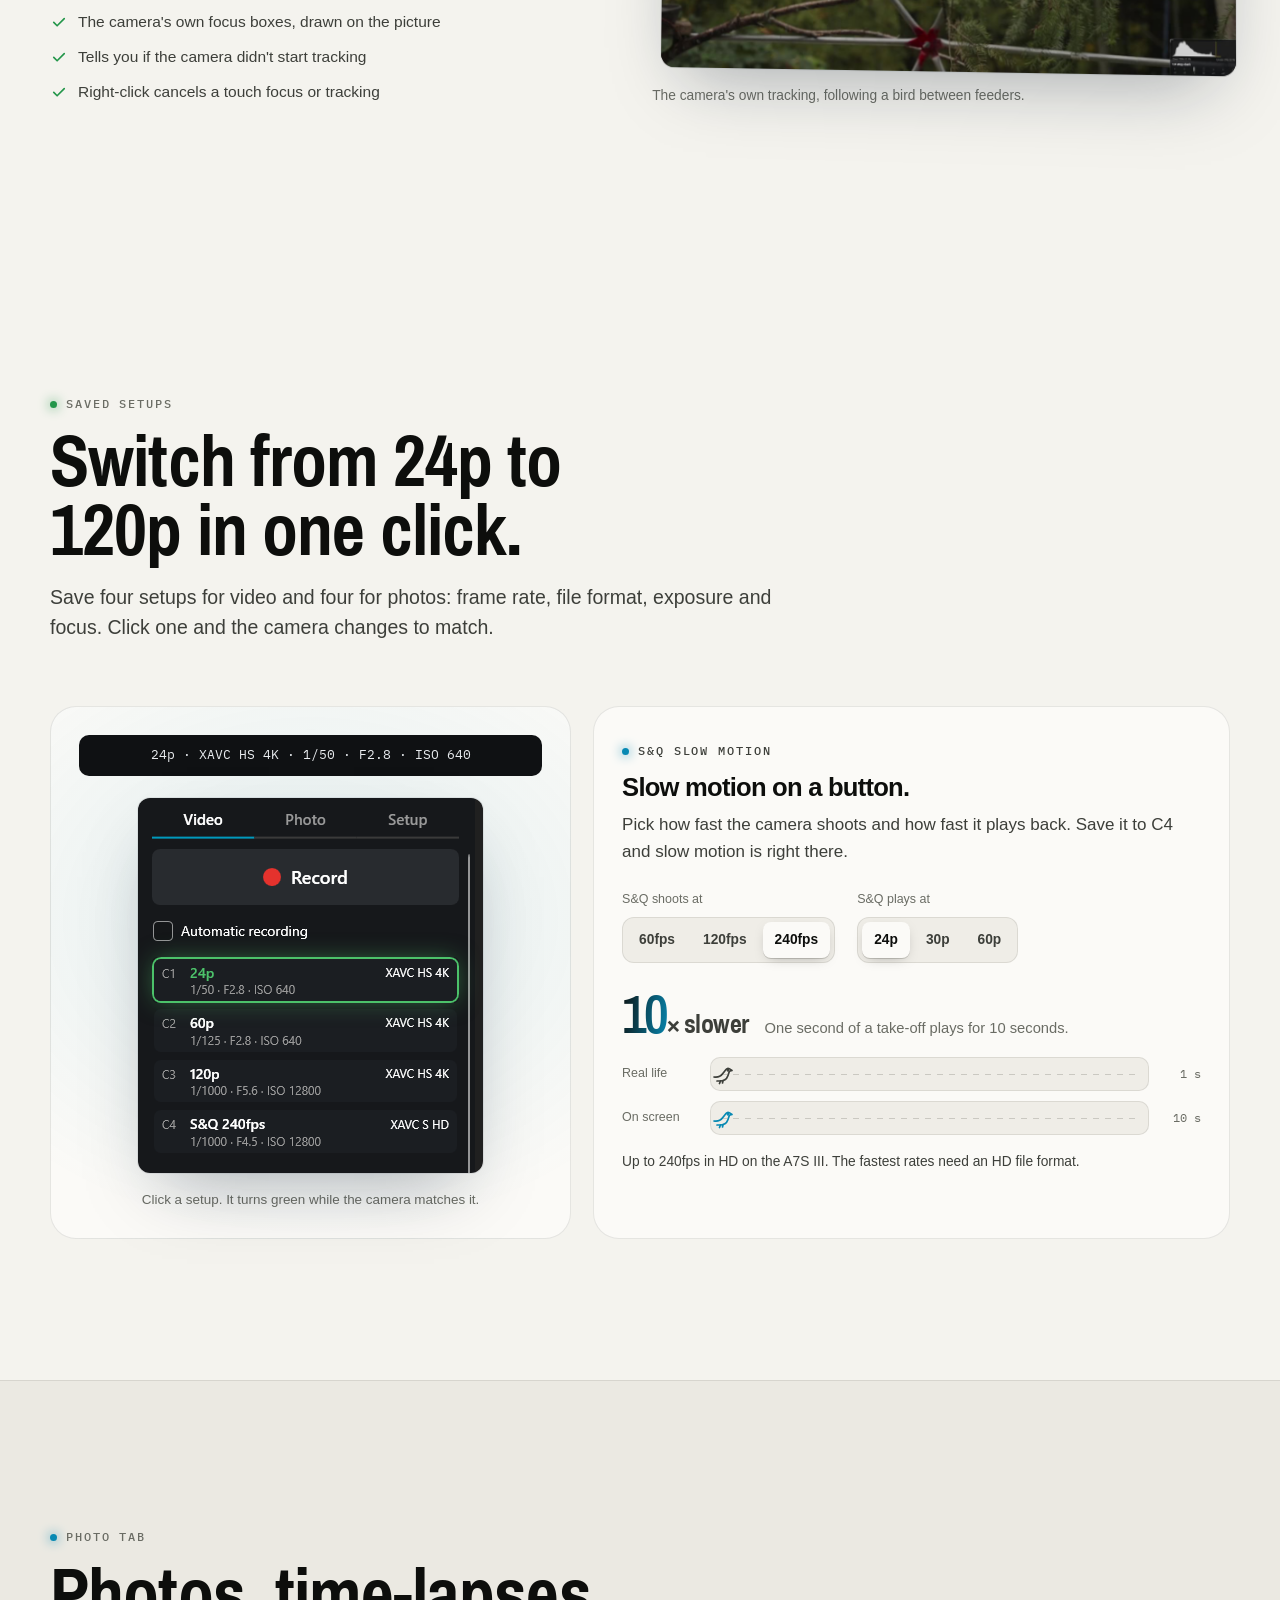
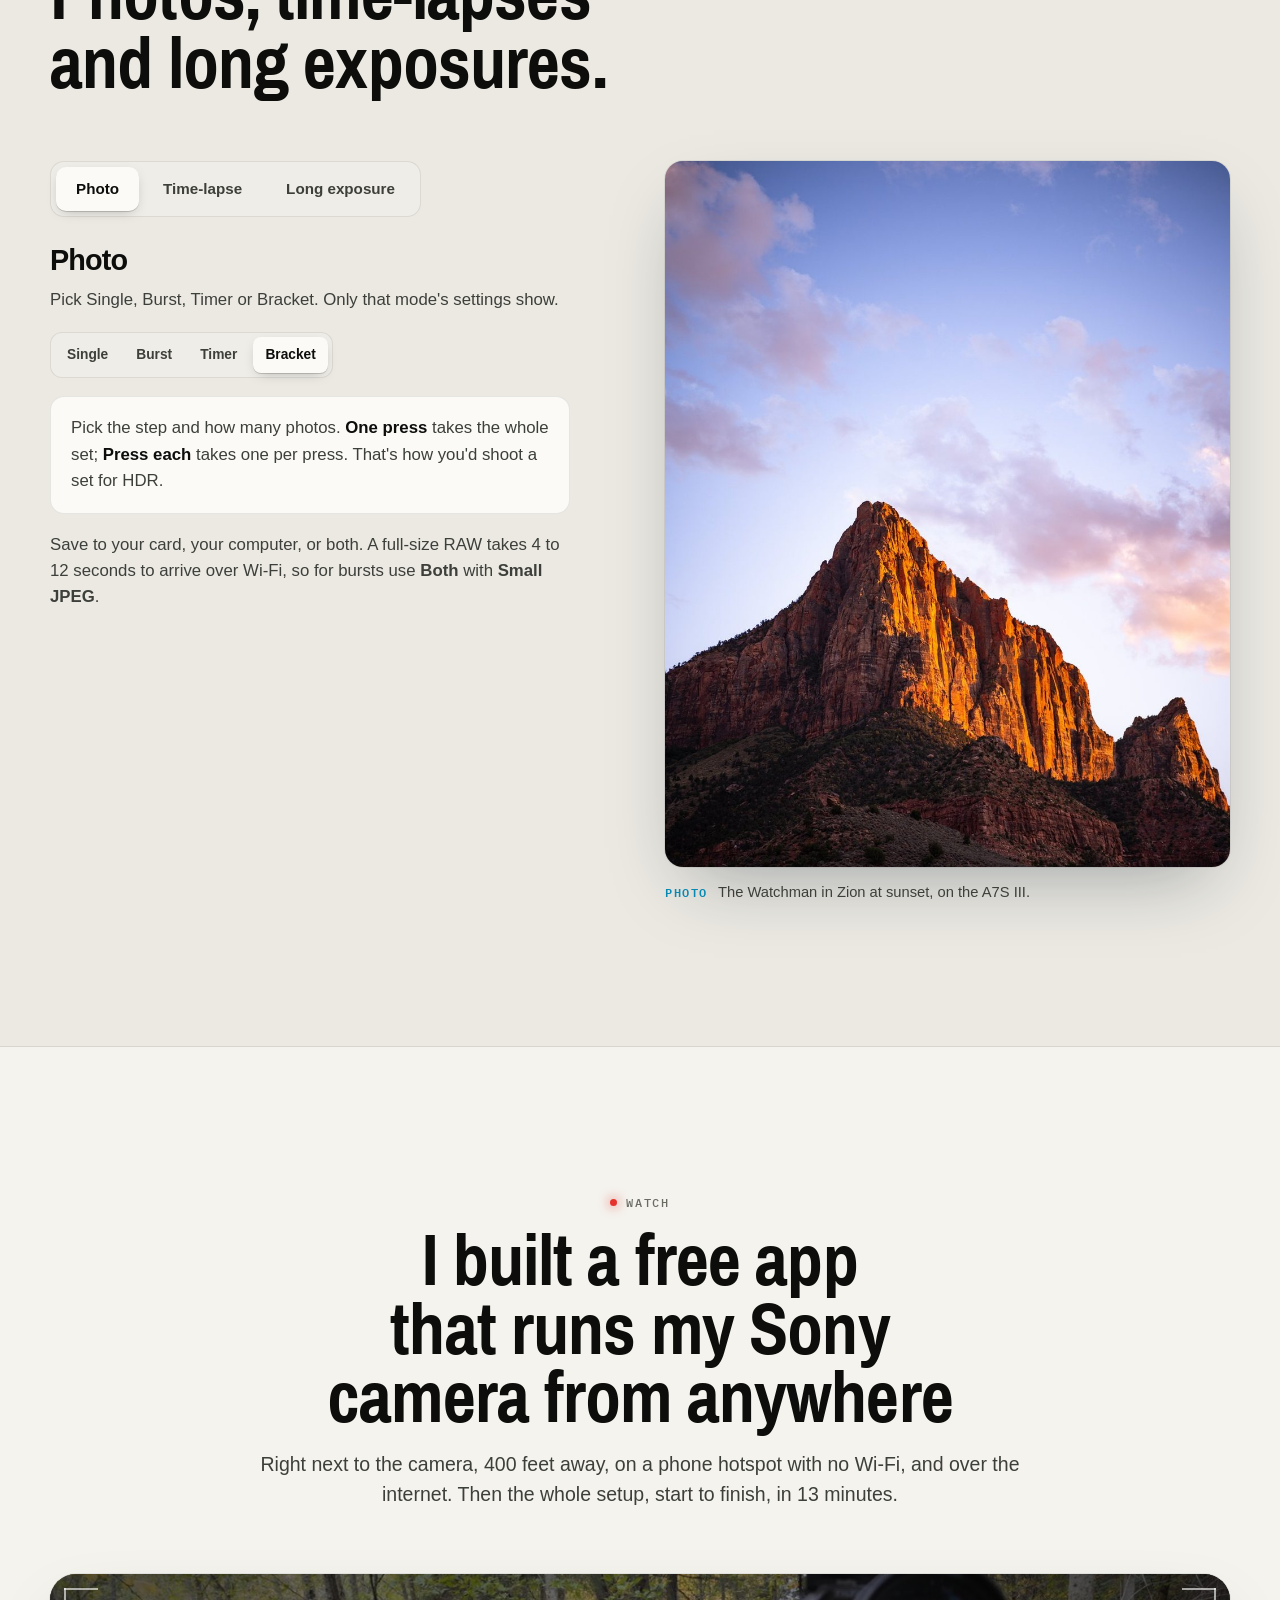
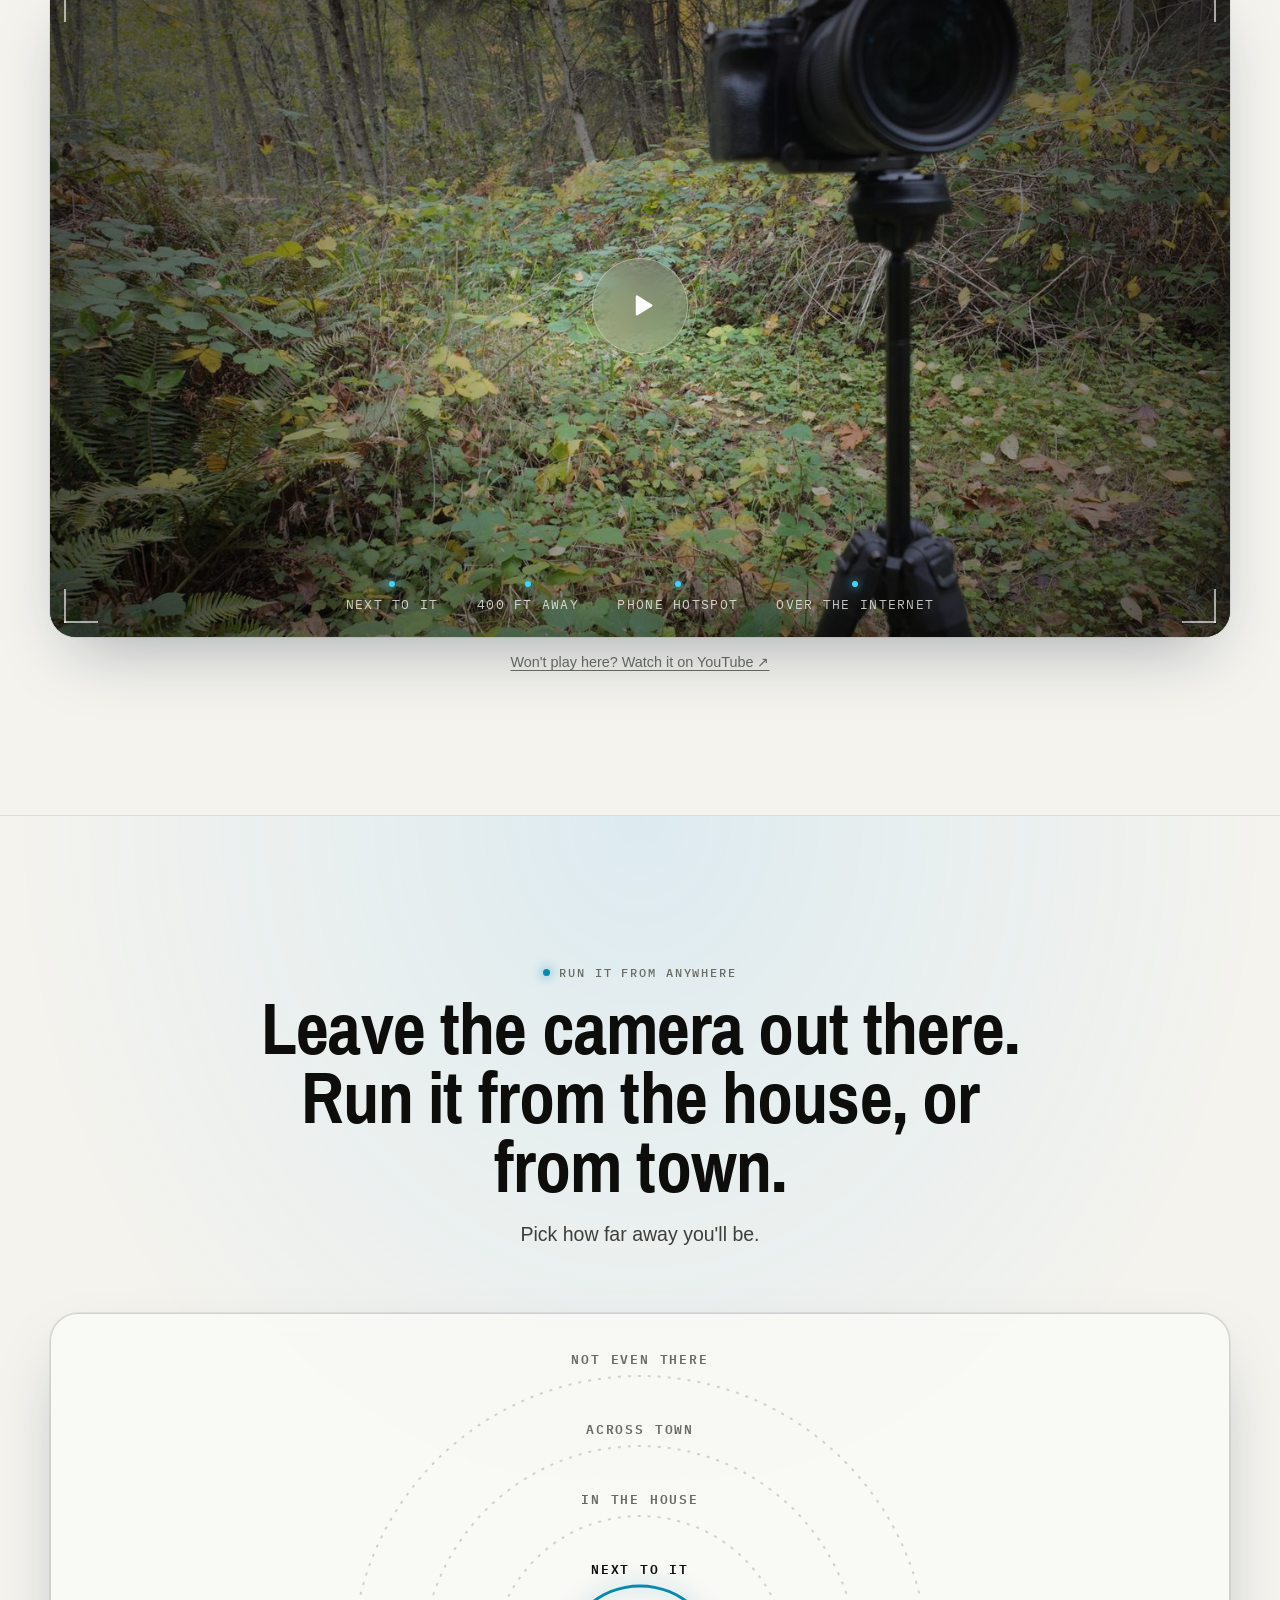
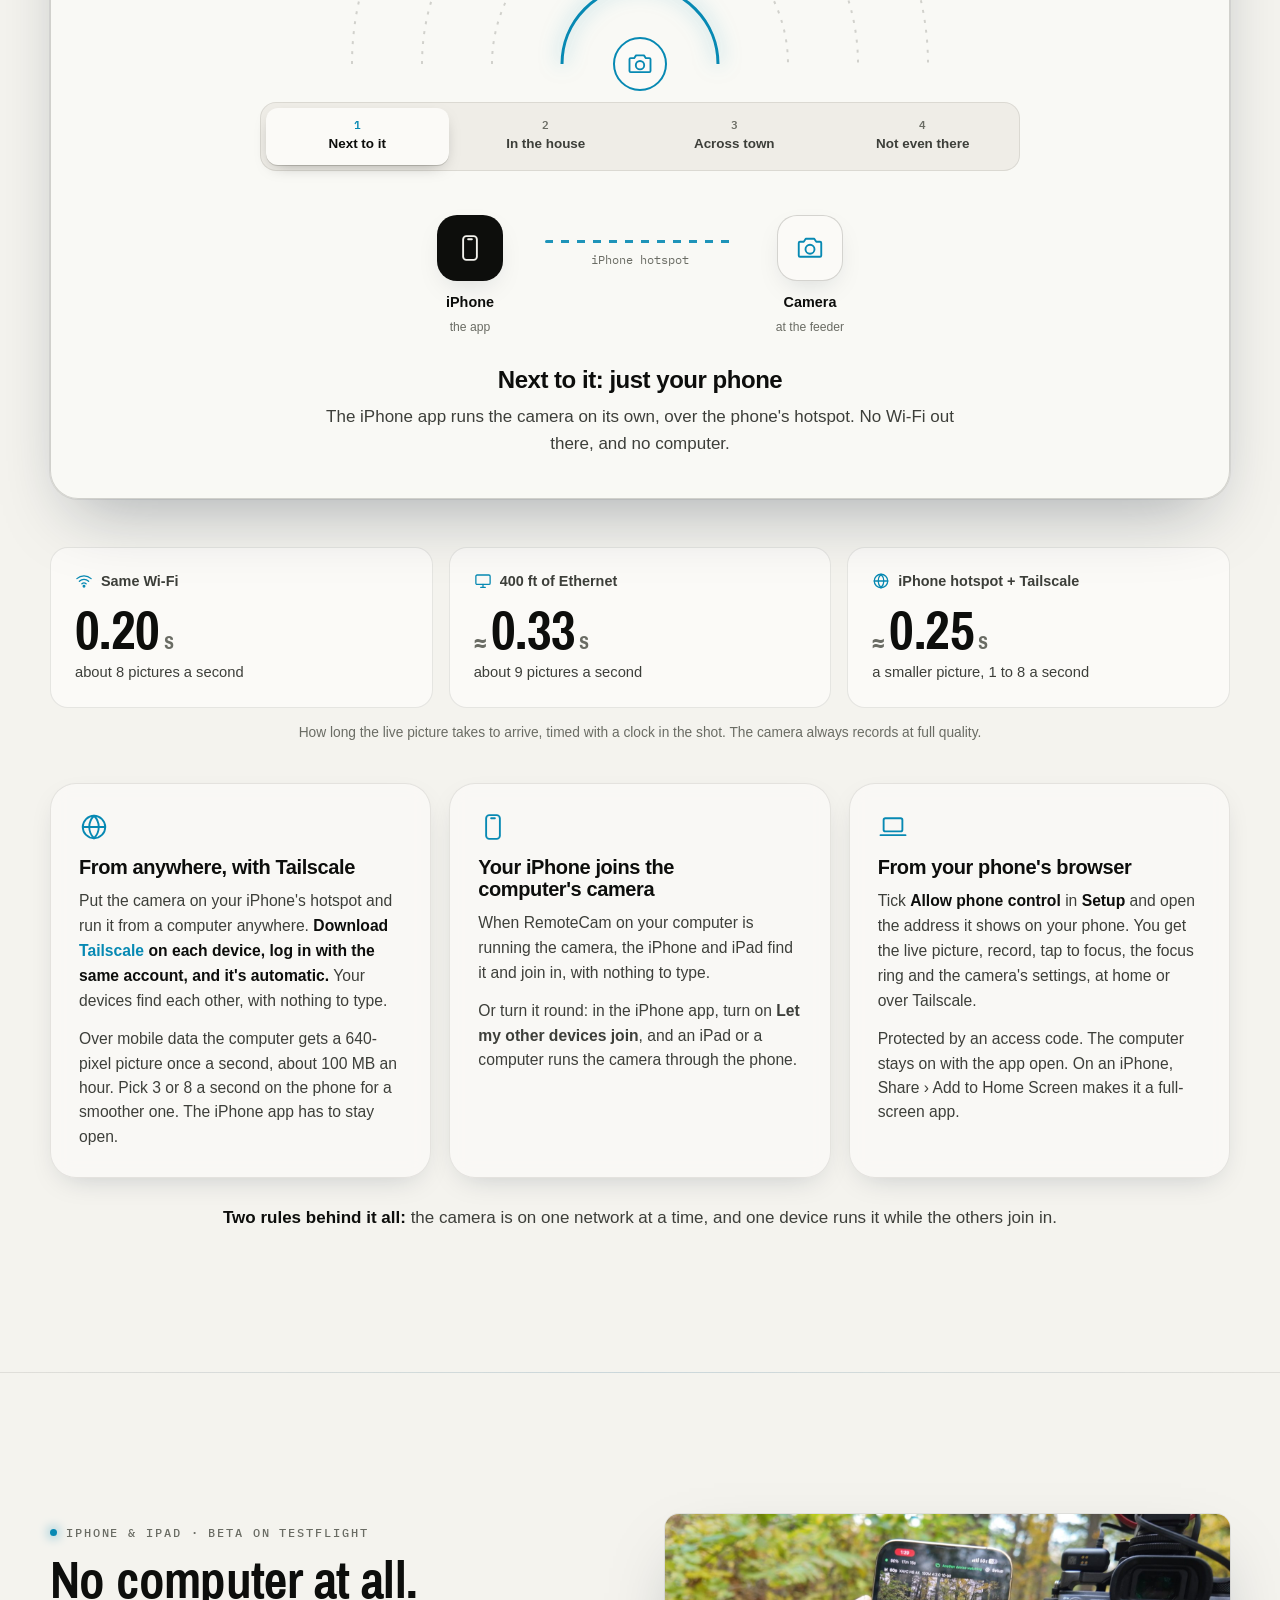
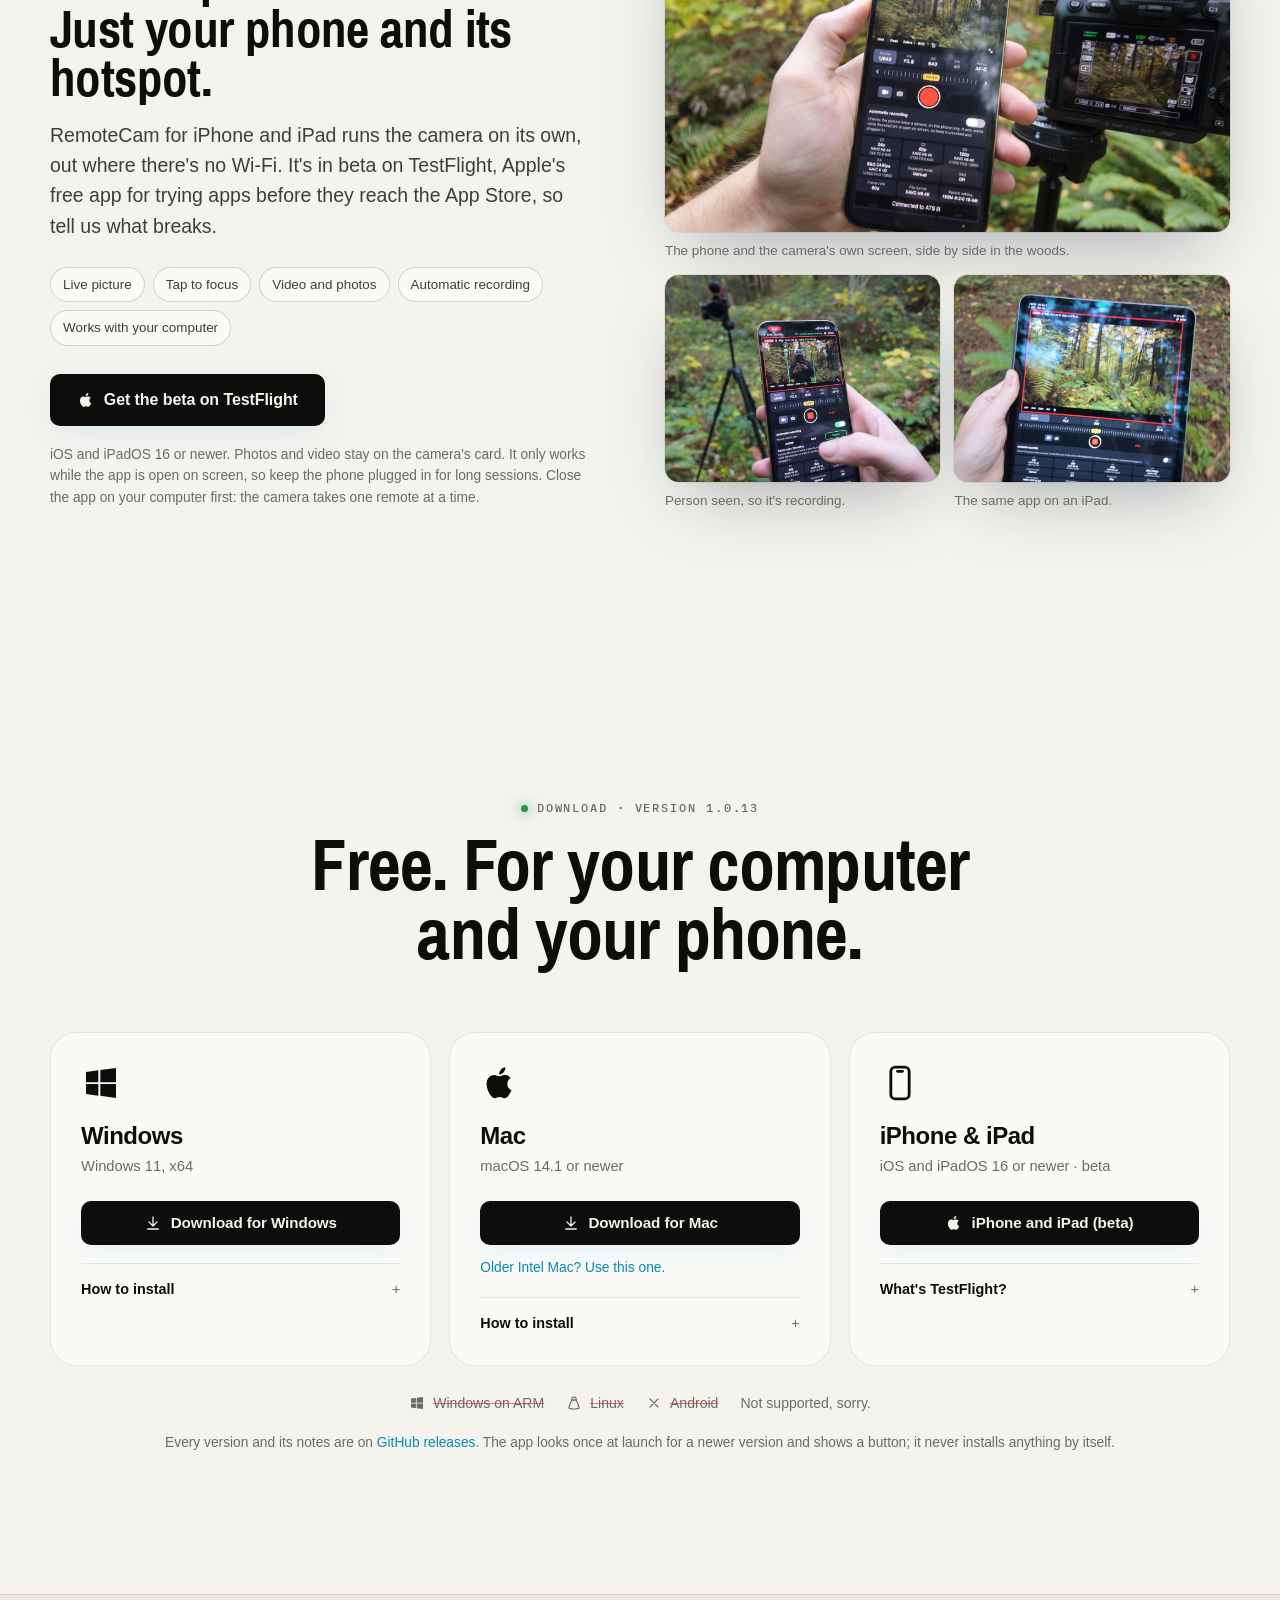
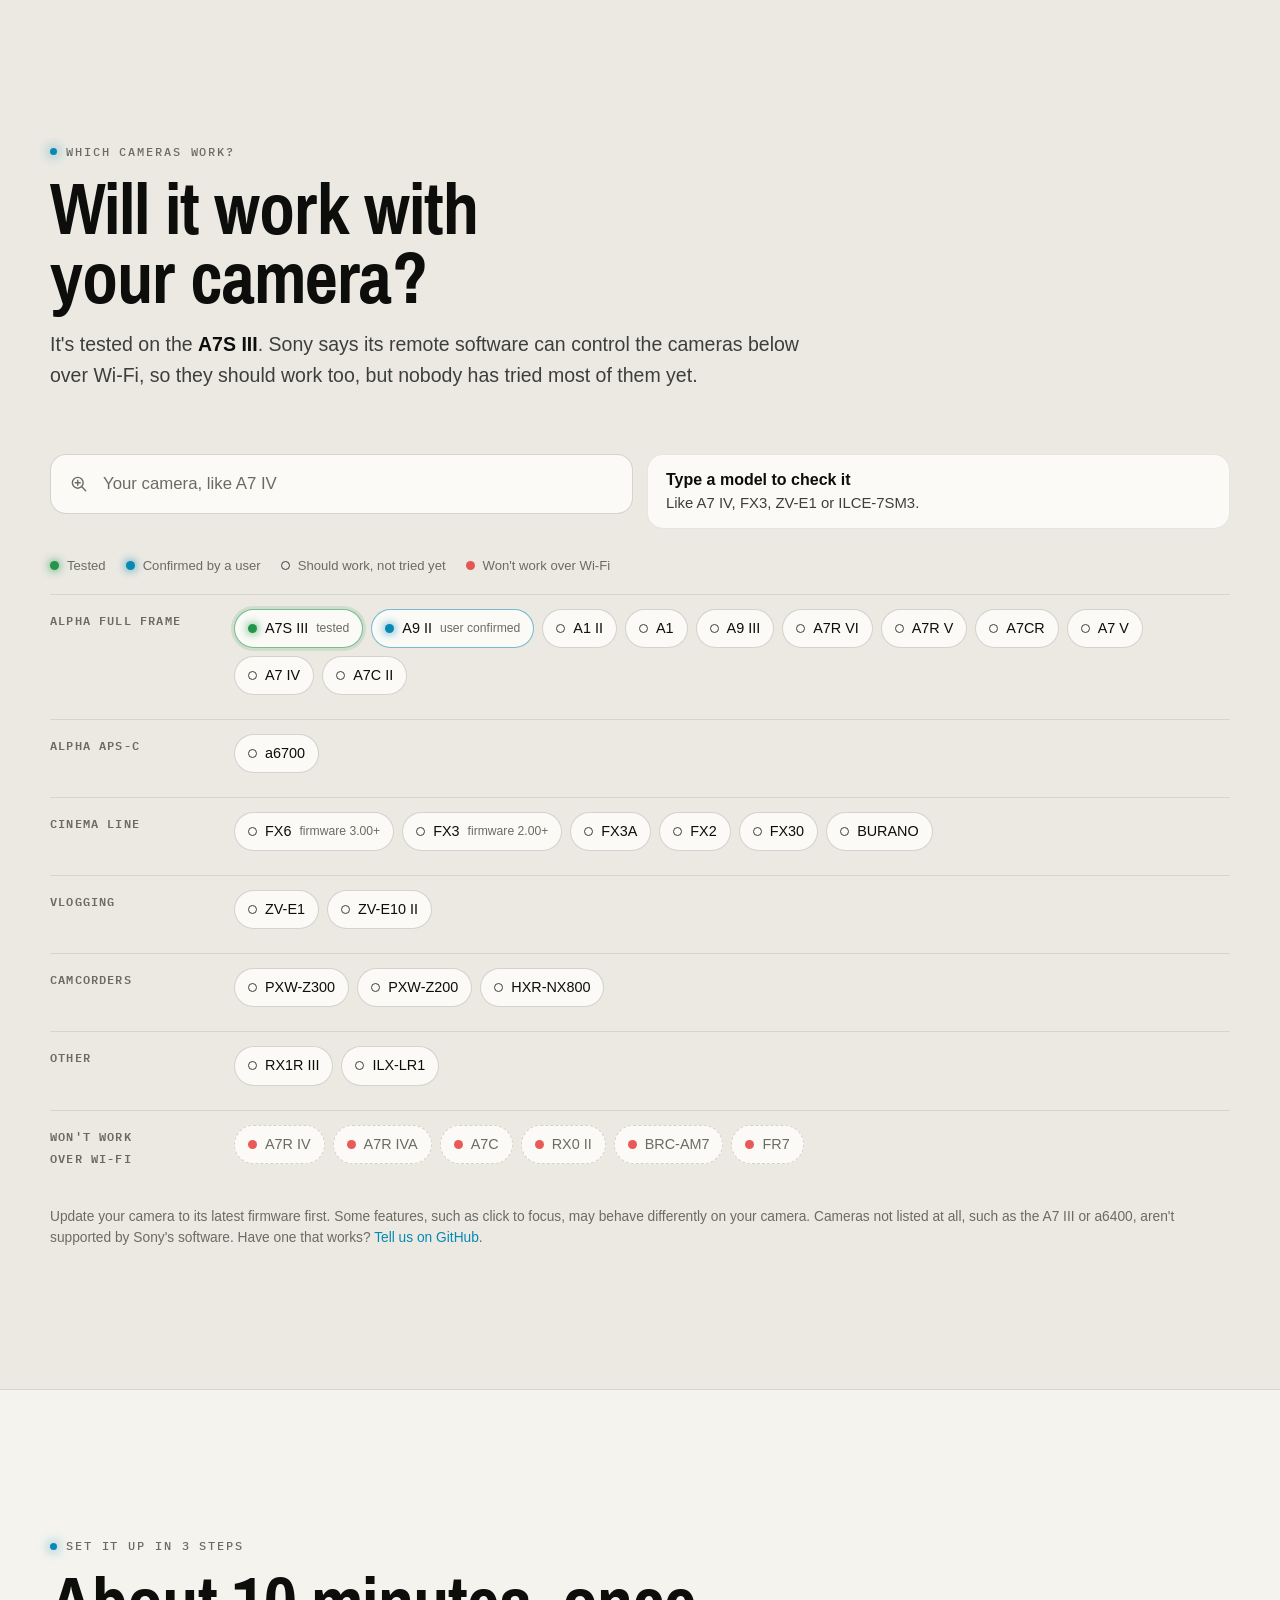
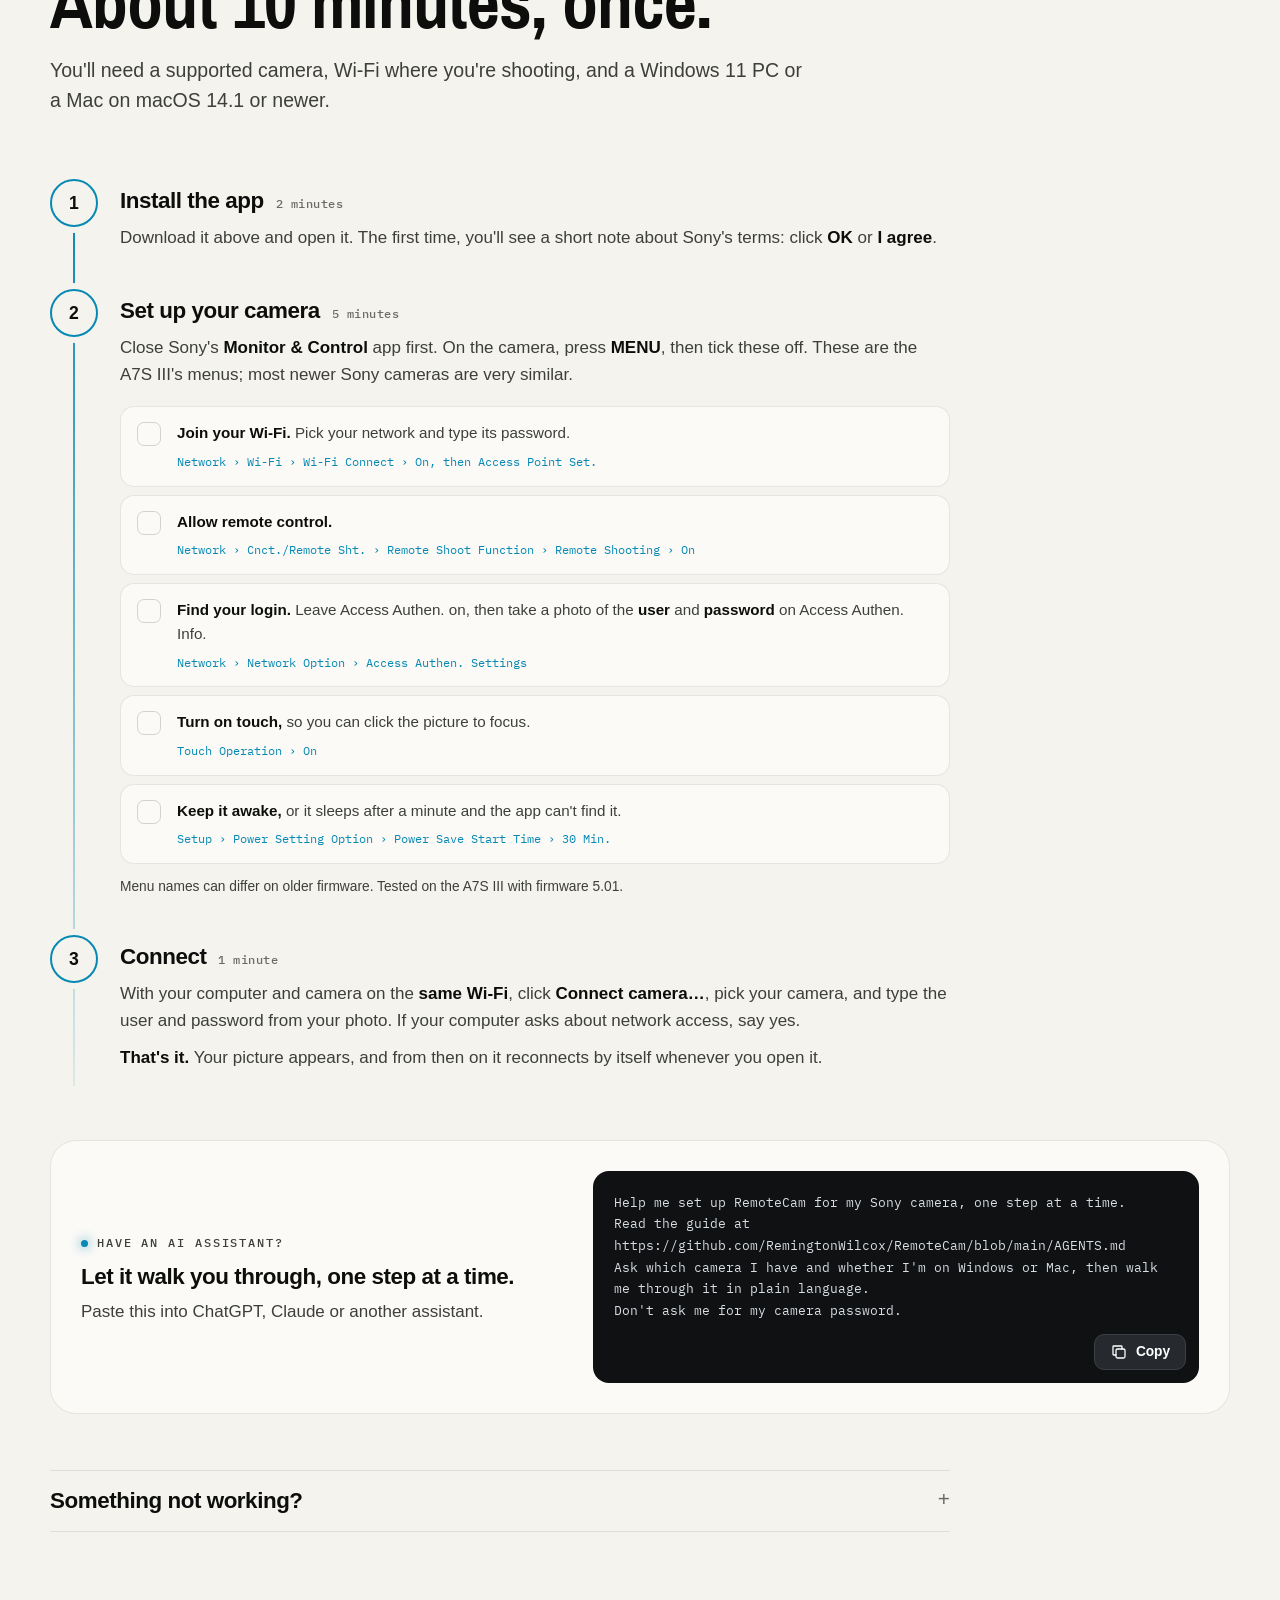
==== commit 0be2ad28: "Website: play the video with YouTube's regular player, and link to it The youtube-nocookie player sh" ====
--- a/site/index.html
+++ b/site/index.html
@@ -4,7 +4,7 @@
   <meta charset="utf-8">
   <meta name="viewport" content="width=device-width, initial-scale=1, viewport-fit=cover">
   <!-- This page loads nothing from anyone else until you press play on the video. -->
-  <meta http-equiv="Content-Security-Policy" content="default-src 'self'; img-src 'self' data:; style-src 'self' 'unsafe-inline'; script-src 'self'; frame-src https://www.youtube-nocookie.com; connect-src 'none'; form-action 'none'; base-uri 'self'; object-src 'none'">
+  <meta http-equiv="Content-Security-Policy" content="default-src 'self'; img-src 'self' data:; style-src 'self' 'unsafe-inline'; script-src 'self'; frame-src https://www.youtube.com https://www.youtube-nocookie.com; connect-src 'none'; form-action 'none'; base-uri 'self'; object-src 'none'">
   <meta name="referrer" content="strict-origin-when-cross-origin">
 
   <!-- APP NAME: also set in config.js. Change both if the name changes. -->
@@ -17,9 +17,10 @@
   <meta property="og:type" content="website">
   <link rel="canonical" href="https://getremotecam.com/">
   <meta property="og:url" content="https://getremotecam.com/">
-  <meta property="og:image" content="https://getremotecam.com/assets/social-card.jpg">
+  <meta property="og:image" content="https://getremotecam.com/assets/social-card-2.jpg">
   <meta property="og:image:width" content="1200">
   <meta property="og:image:height" content="630">
+  <meta property="og:image:alt" content="RemoteCam: run your Sony camera from anywhere. A Steller's jay at a feeder, caught by the app's automatic bird recording.">
   <meta name="twitter:card" content="summary_large_image">
   <meta name="color-scheme" content="dark light">
   <meta name="theme-color" content="#070807" media="(prefers-color-scheme: dark)">
@@ -487,6 +488,7 @@
       </button>
       <p class="video-note" id="videoNote"></p>
     </div>
+    <p class="video-alt"><a id="watchOnYouTube" href="https://www.youtube.com/@remwilcox" target="_blank" rel="noopener" hidden>Won't play here? Watch it on YouTube ↗</a></p>
   </div>
 </section>
 
--- a/site/styles.css
+++ b/site/styles.css
@@ -367,6 +367,9 @@
 @keyframes ring { from { transform: scale(.9); opacity: 1; } to { transform: scale(1.35); opacity: 0; } }
 .video-note { position: absolute; top: 18px; left: 50%; translate: -50% 0; padding: 7px 14px; border-radius: 999px; background: rgba(0, 0, 0, .55); color: #fff; font-size: .82rem; white-space: nowrap; opacity: 0; transition: opacity .3s; }
 .video-note.show { opacity: 1; }
+.video-alt { margin-top: 14px; text-align: center; font-size: .9rem; }
+.video-alt a { color: var(--muted, #9aa09c); text-decoration: underline; text-underline-offset: 3px; }
+.video-alt a:hover { color: inherit; }
 .video iframe { position: absolute; inset: 0; width: 100%; height: 100%; border: 0; }
 @media (max-width: 600px) { .video-hud span:nth-child(2), .video-hud span:nth-child(3) { display: none; } }
 
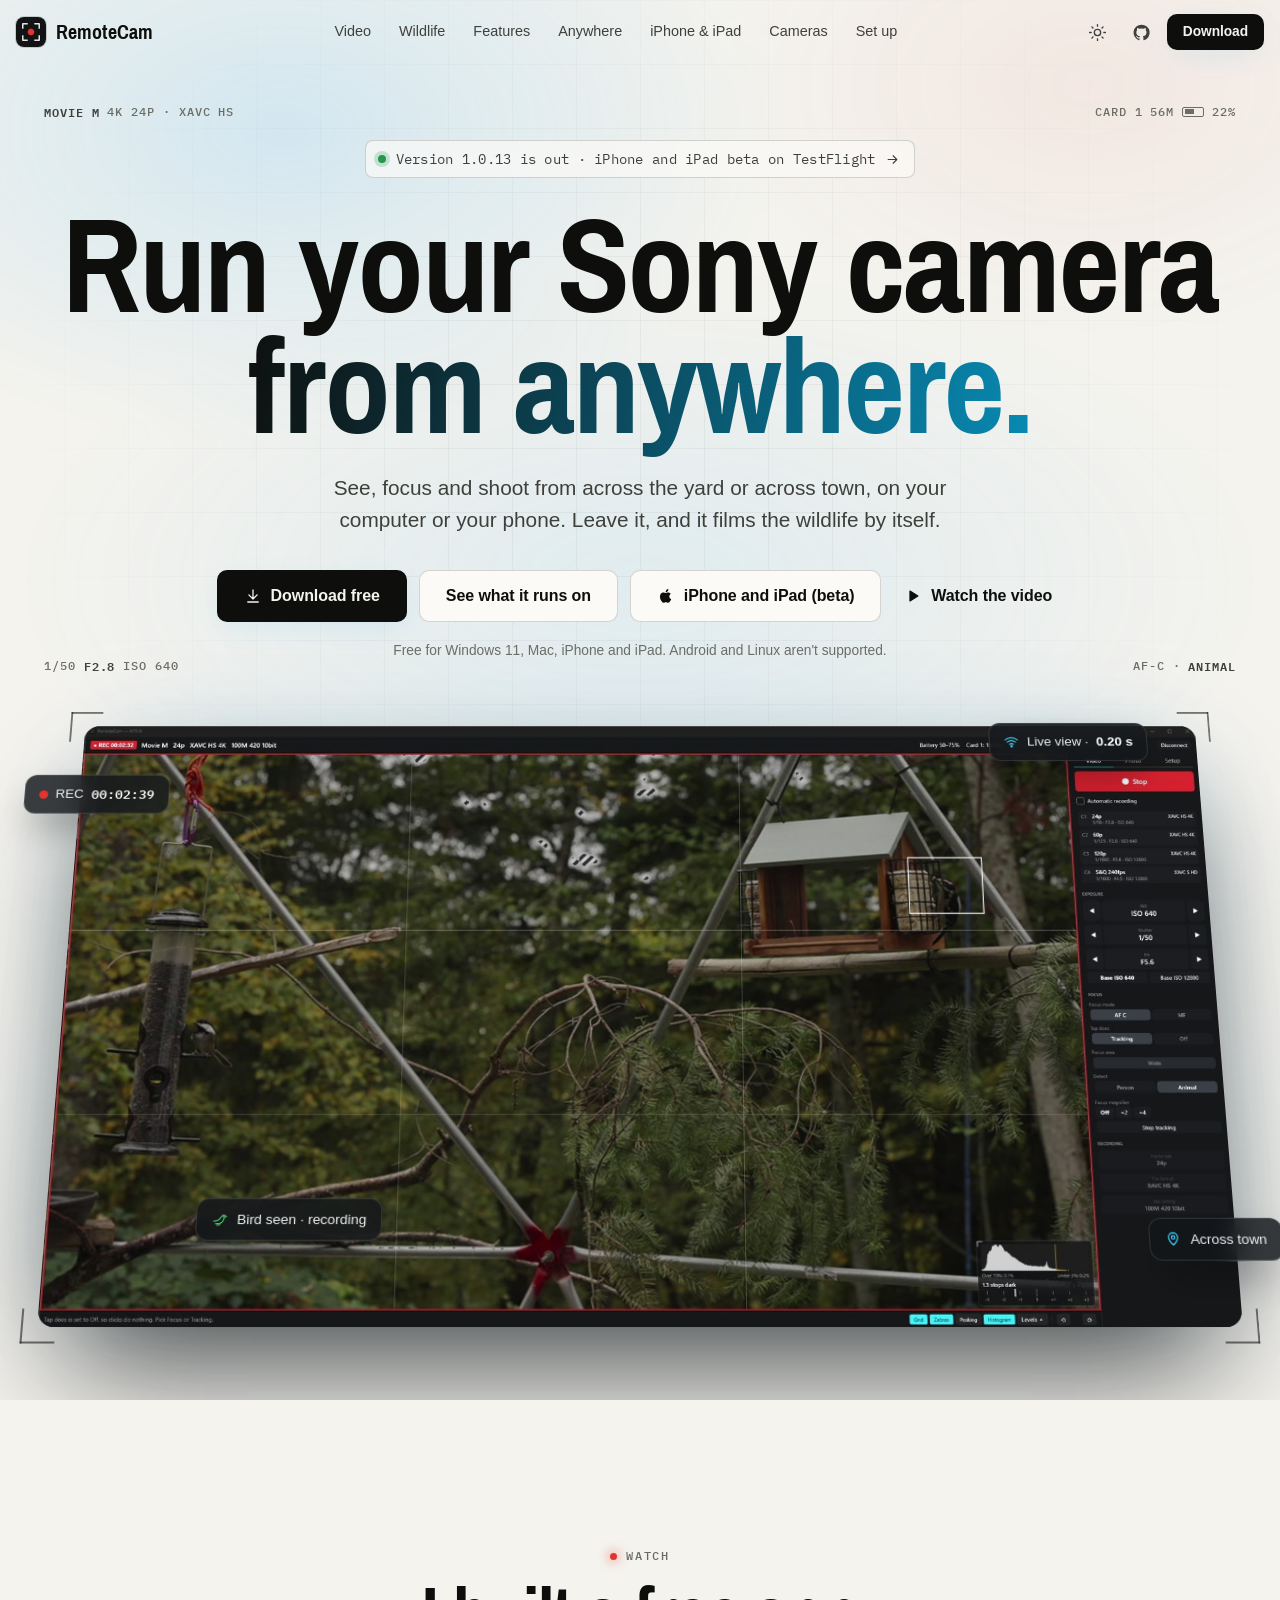
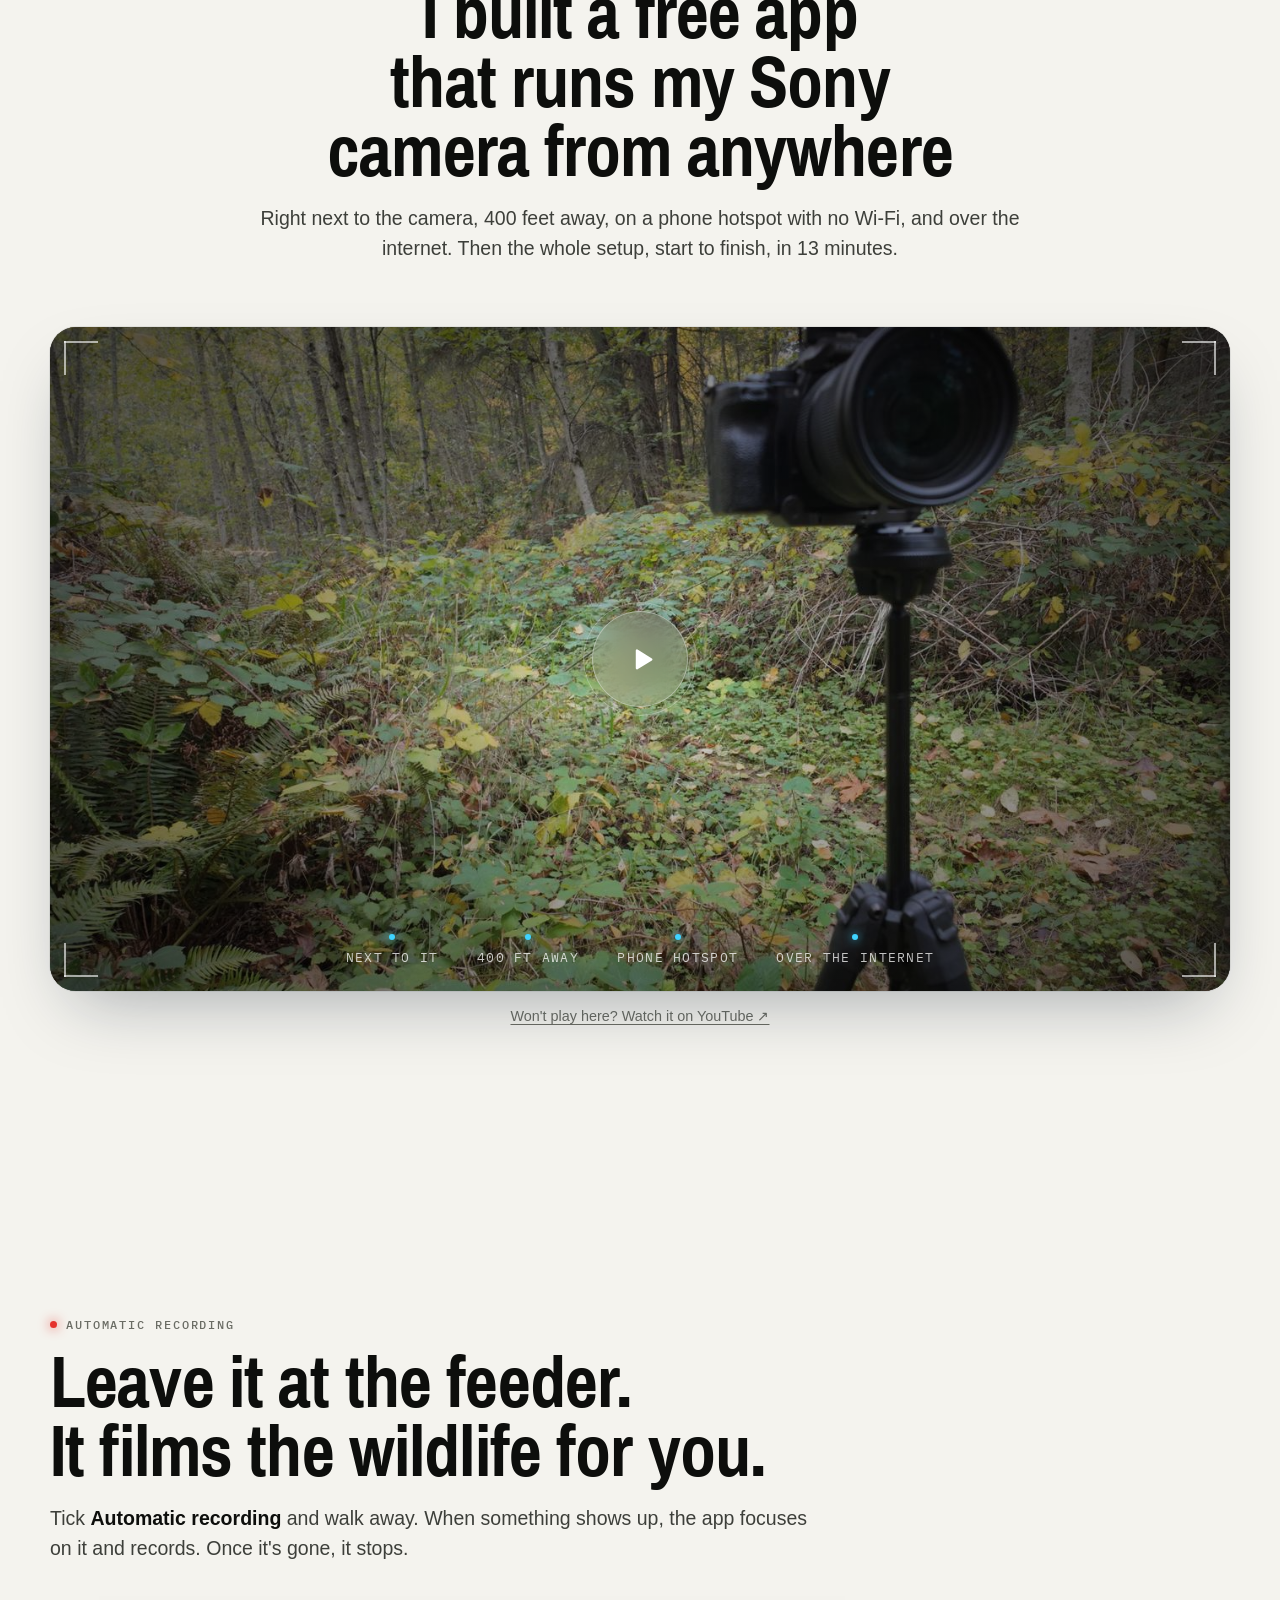
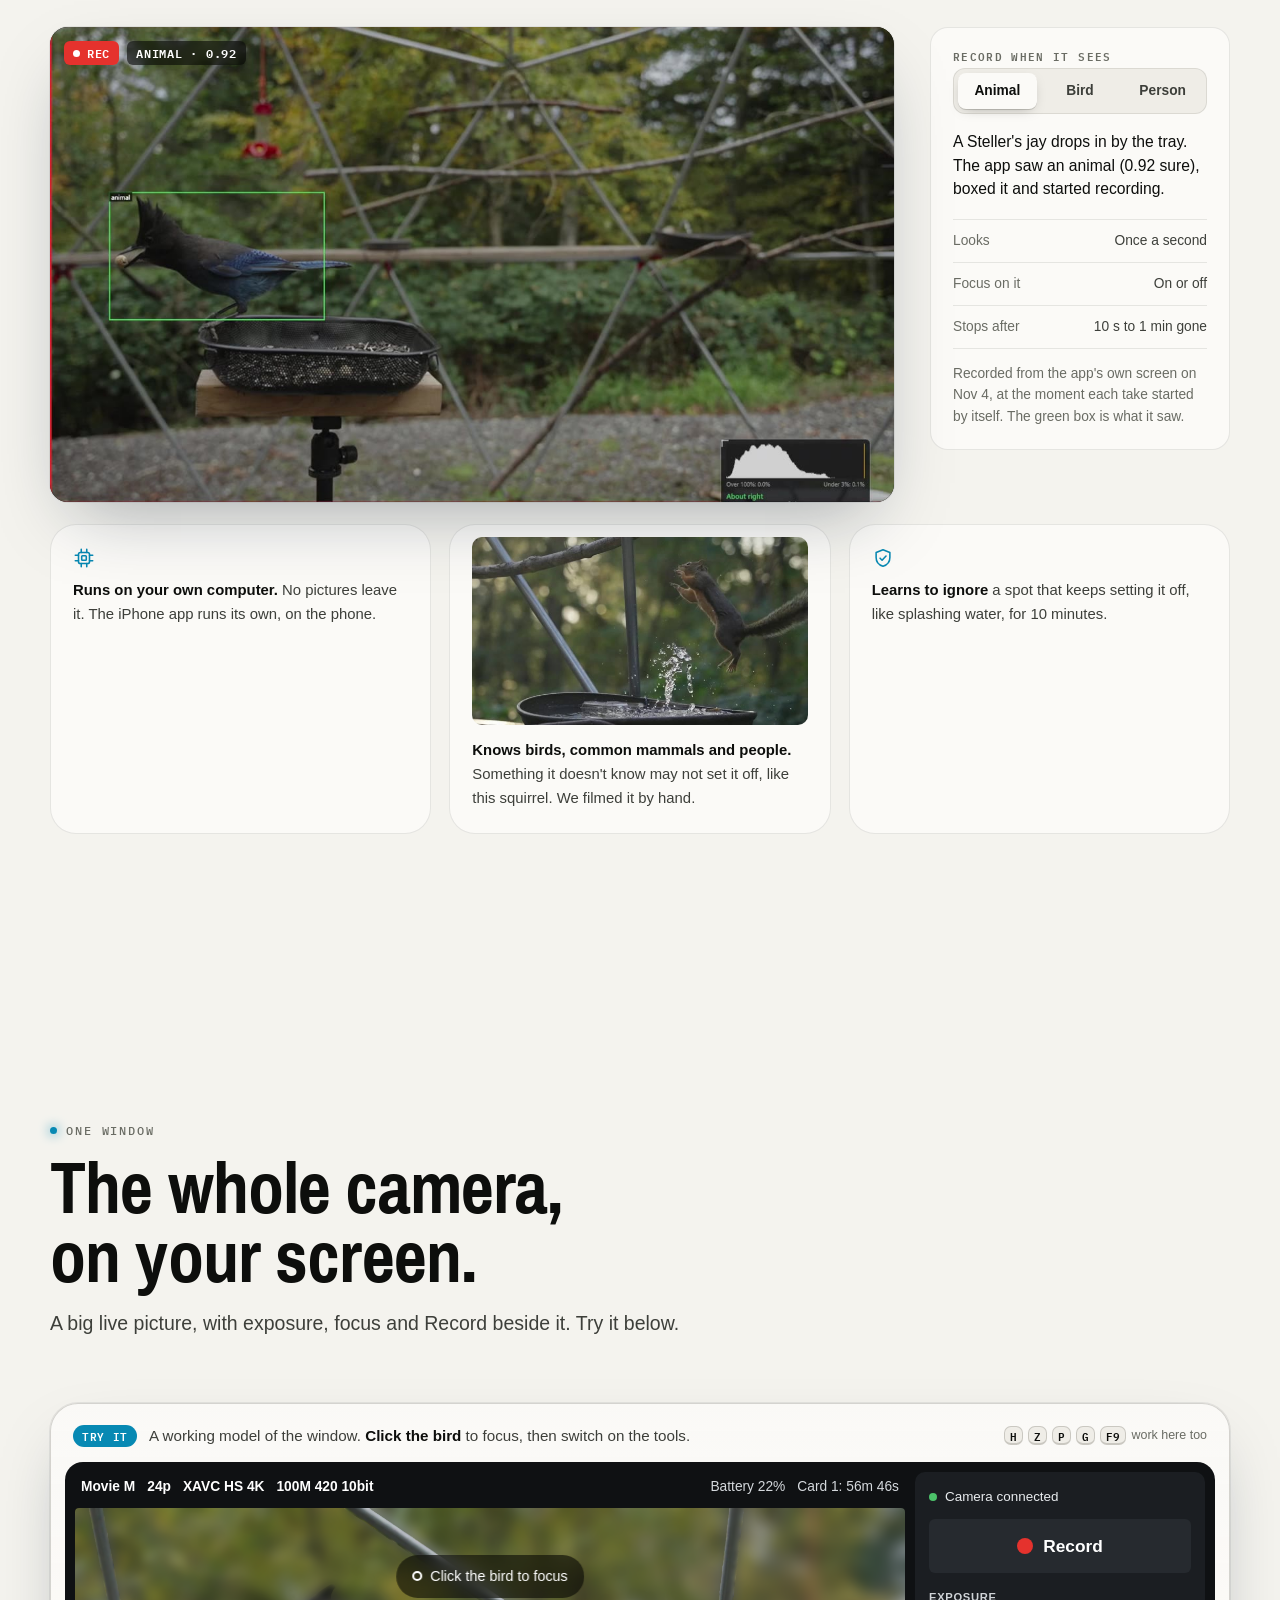
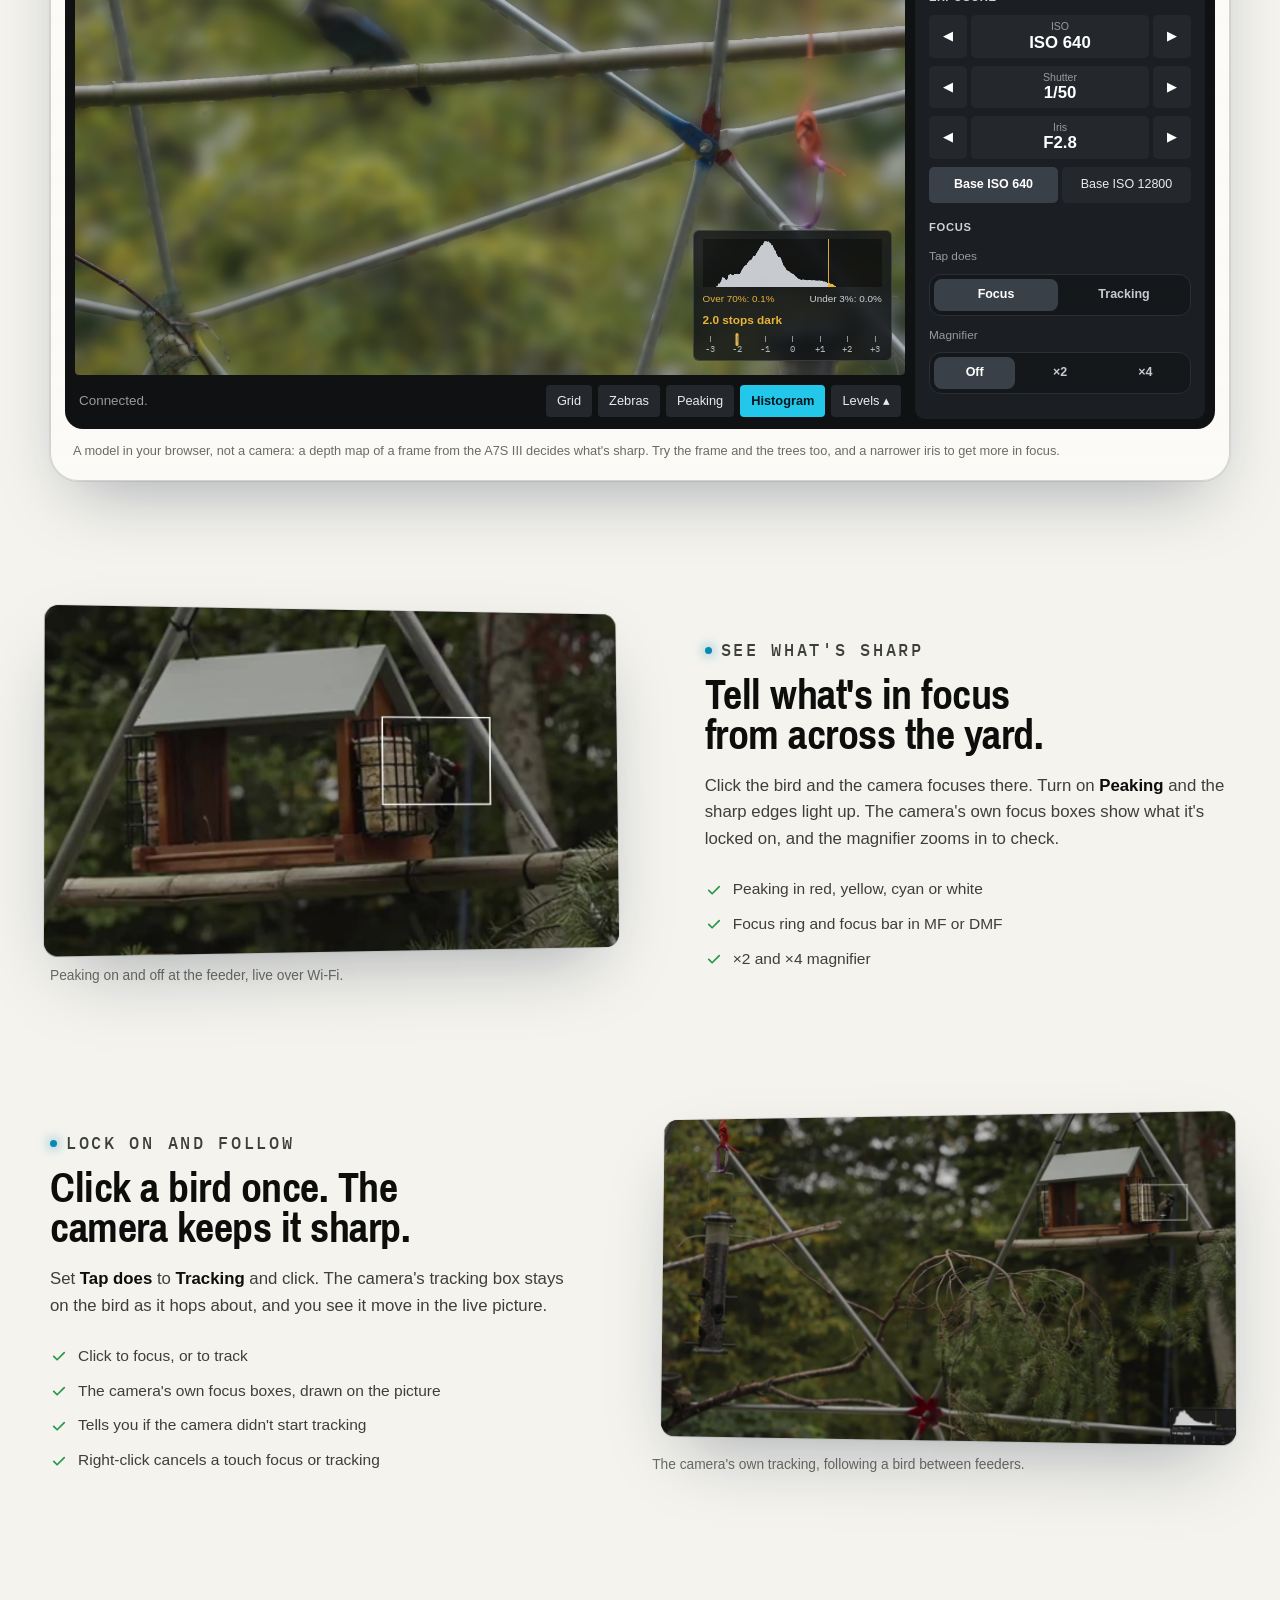
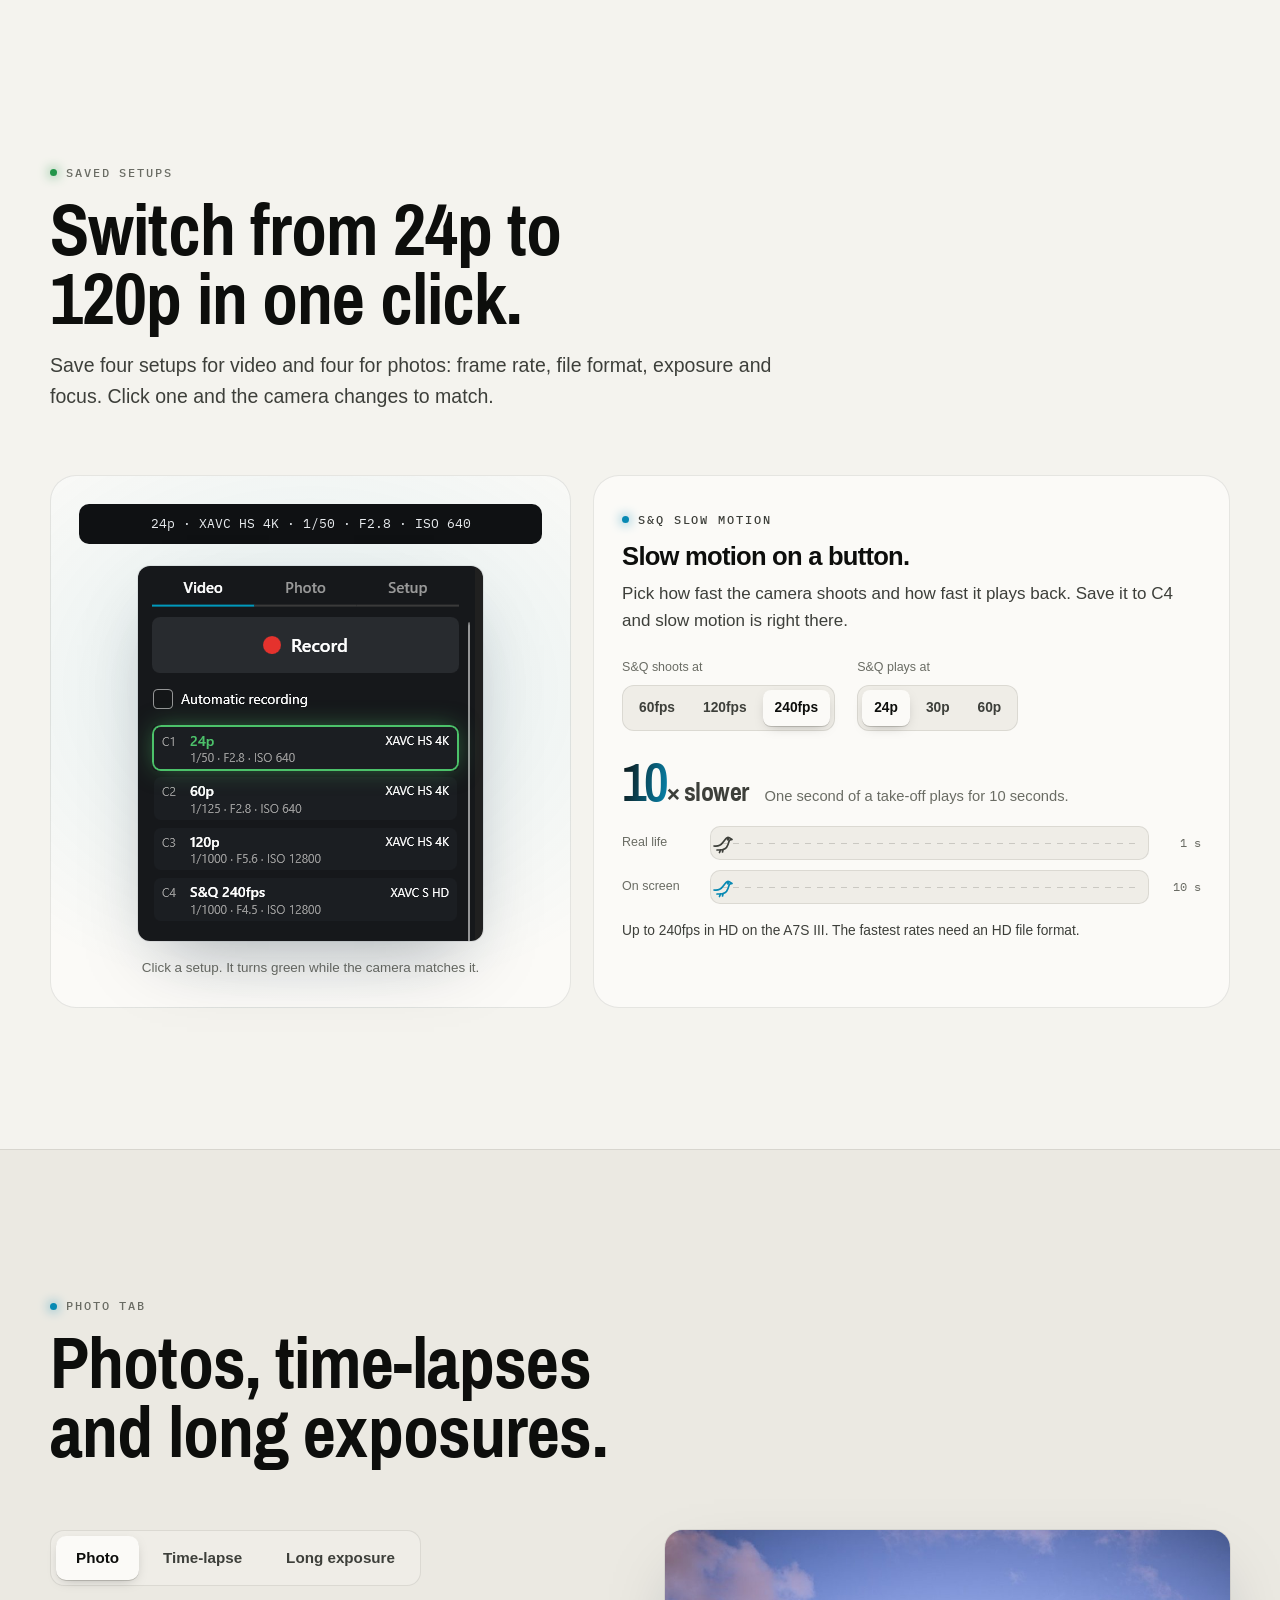
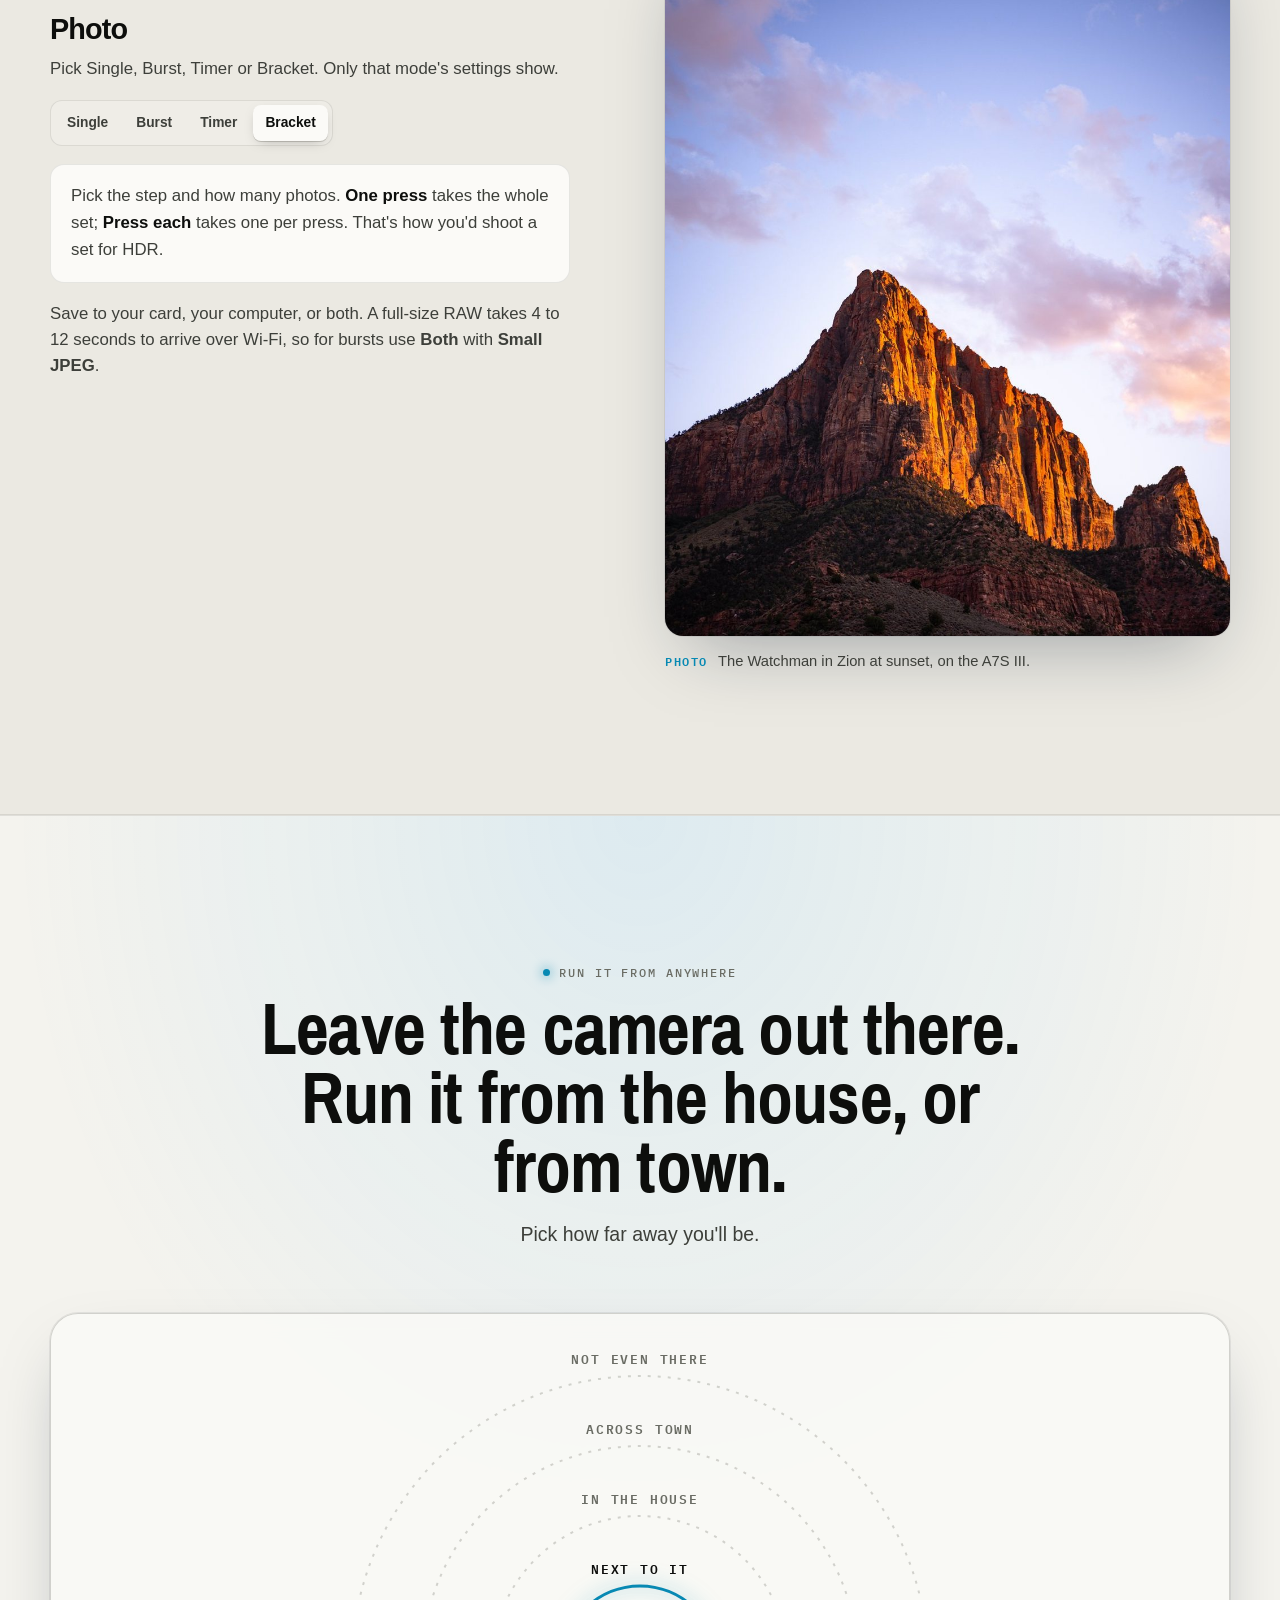
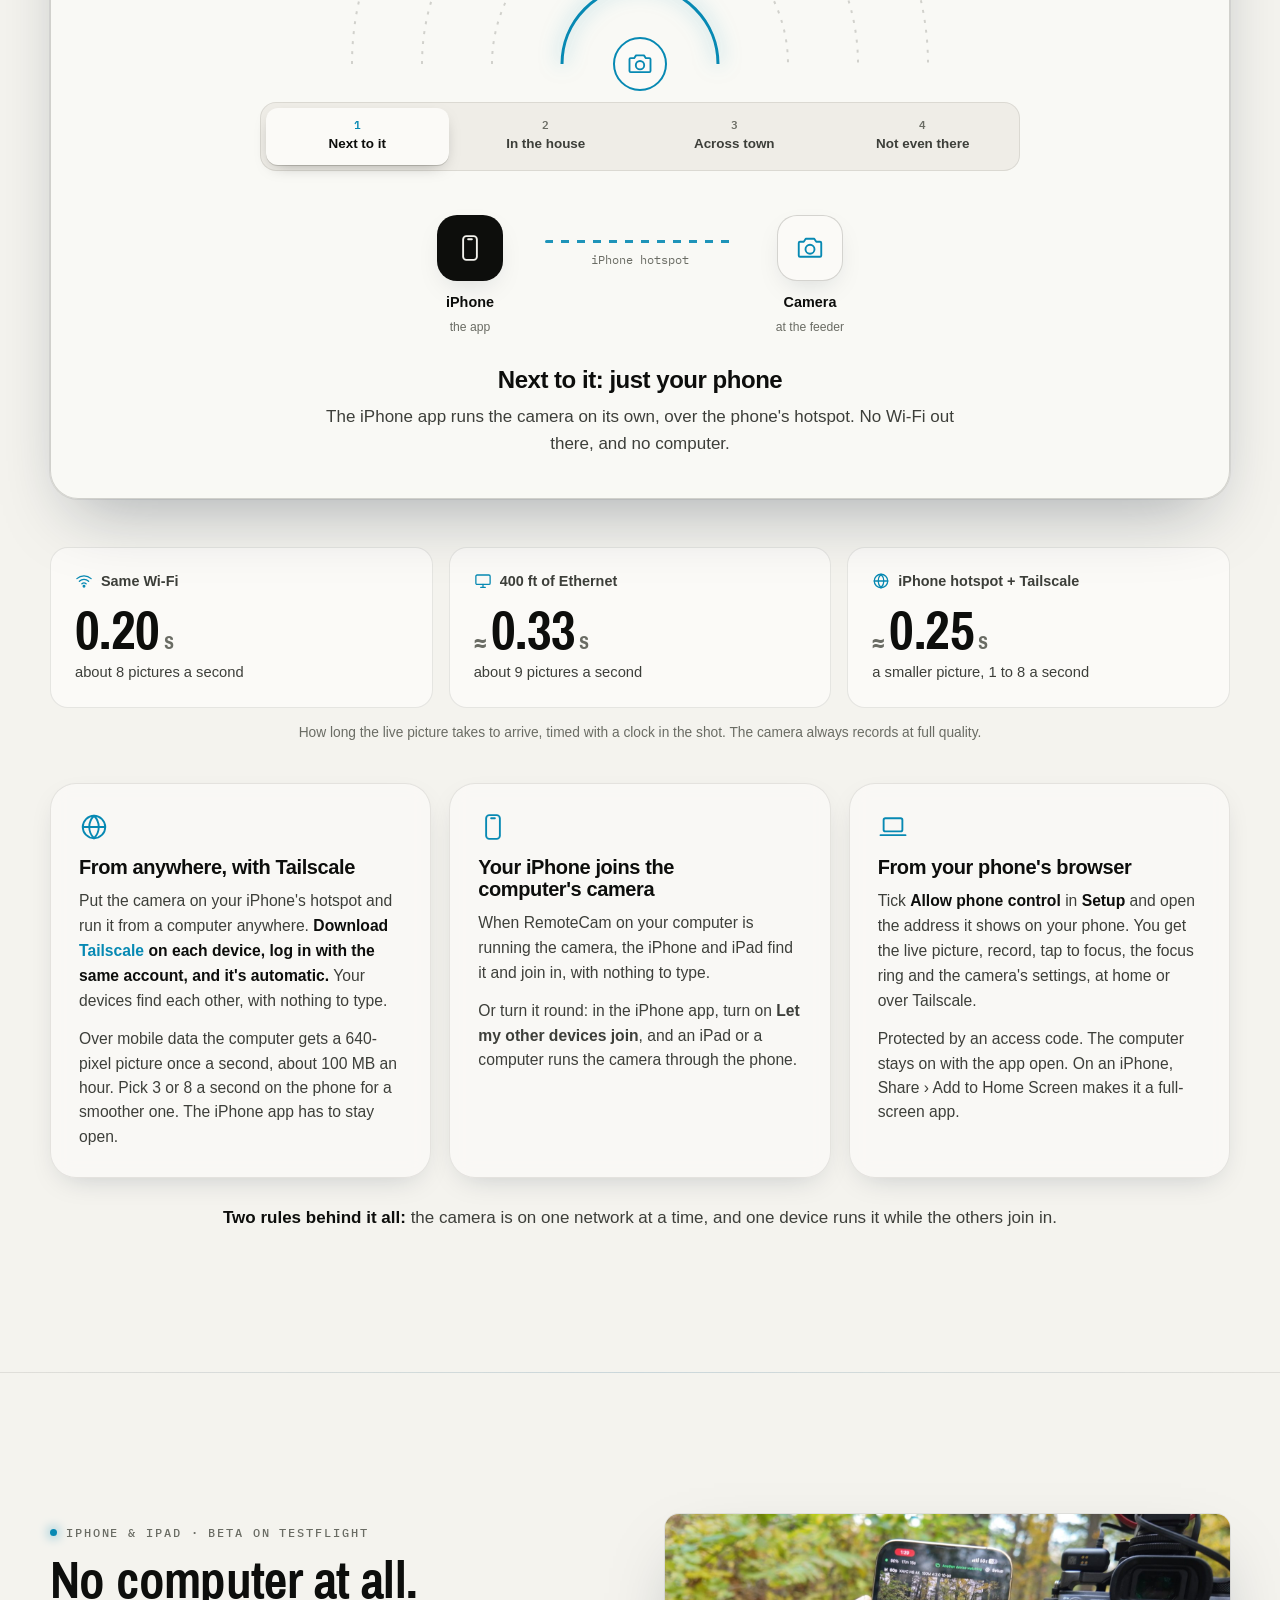
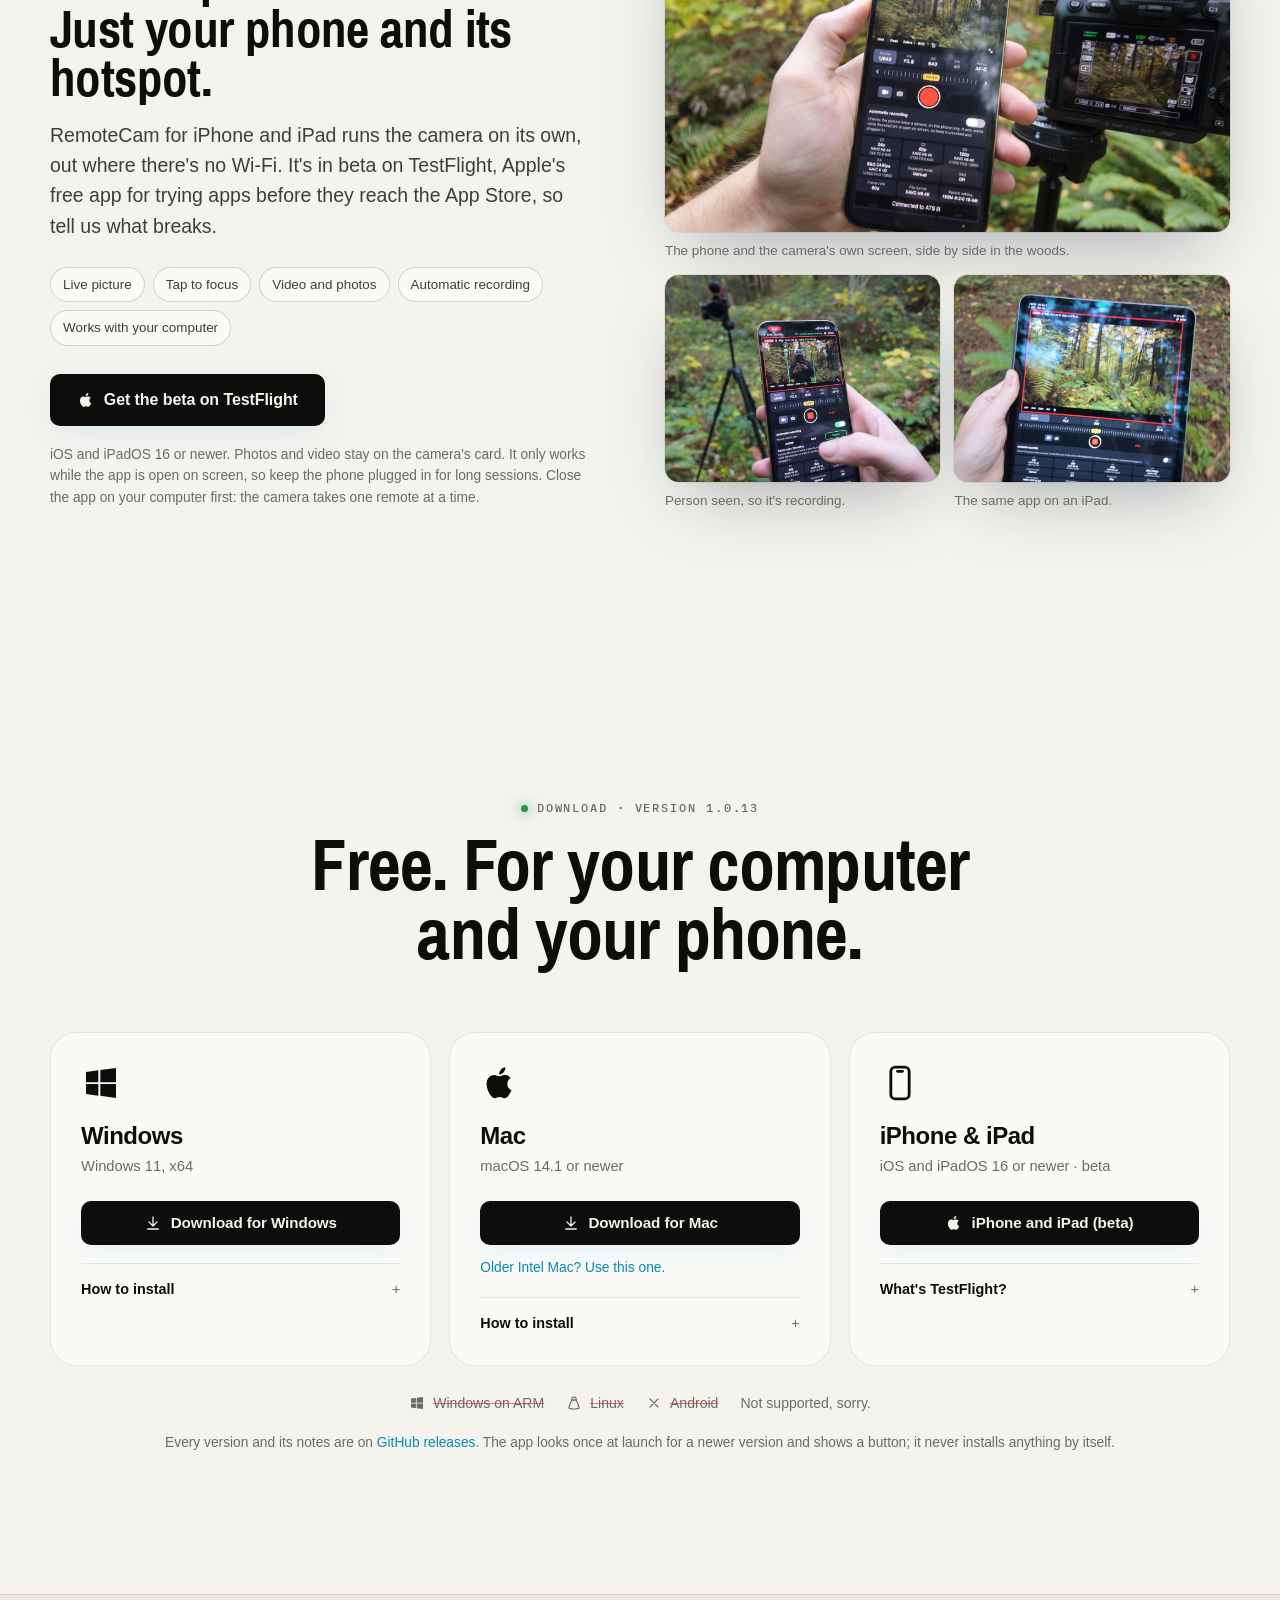
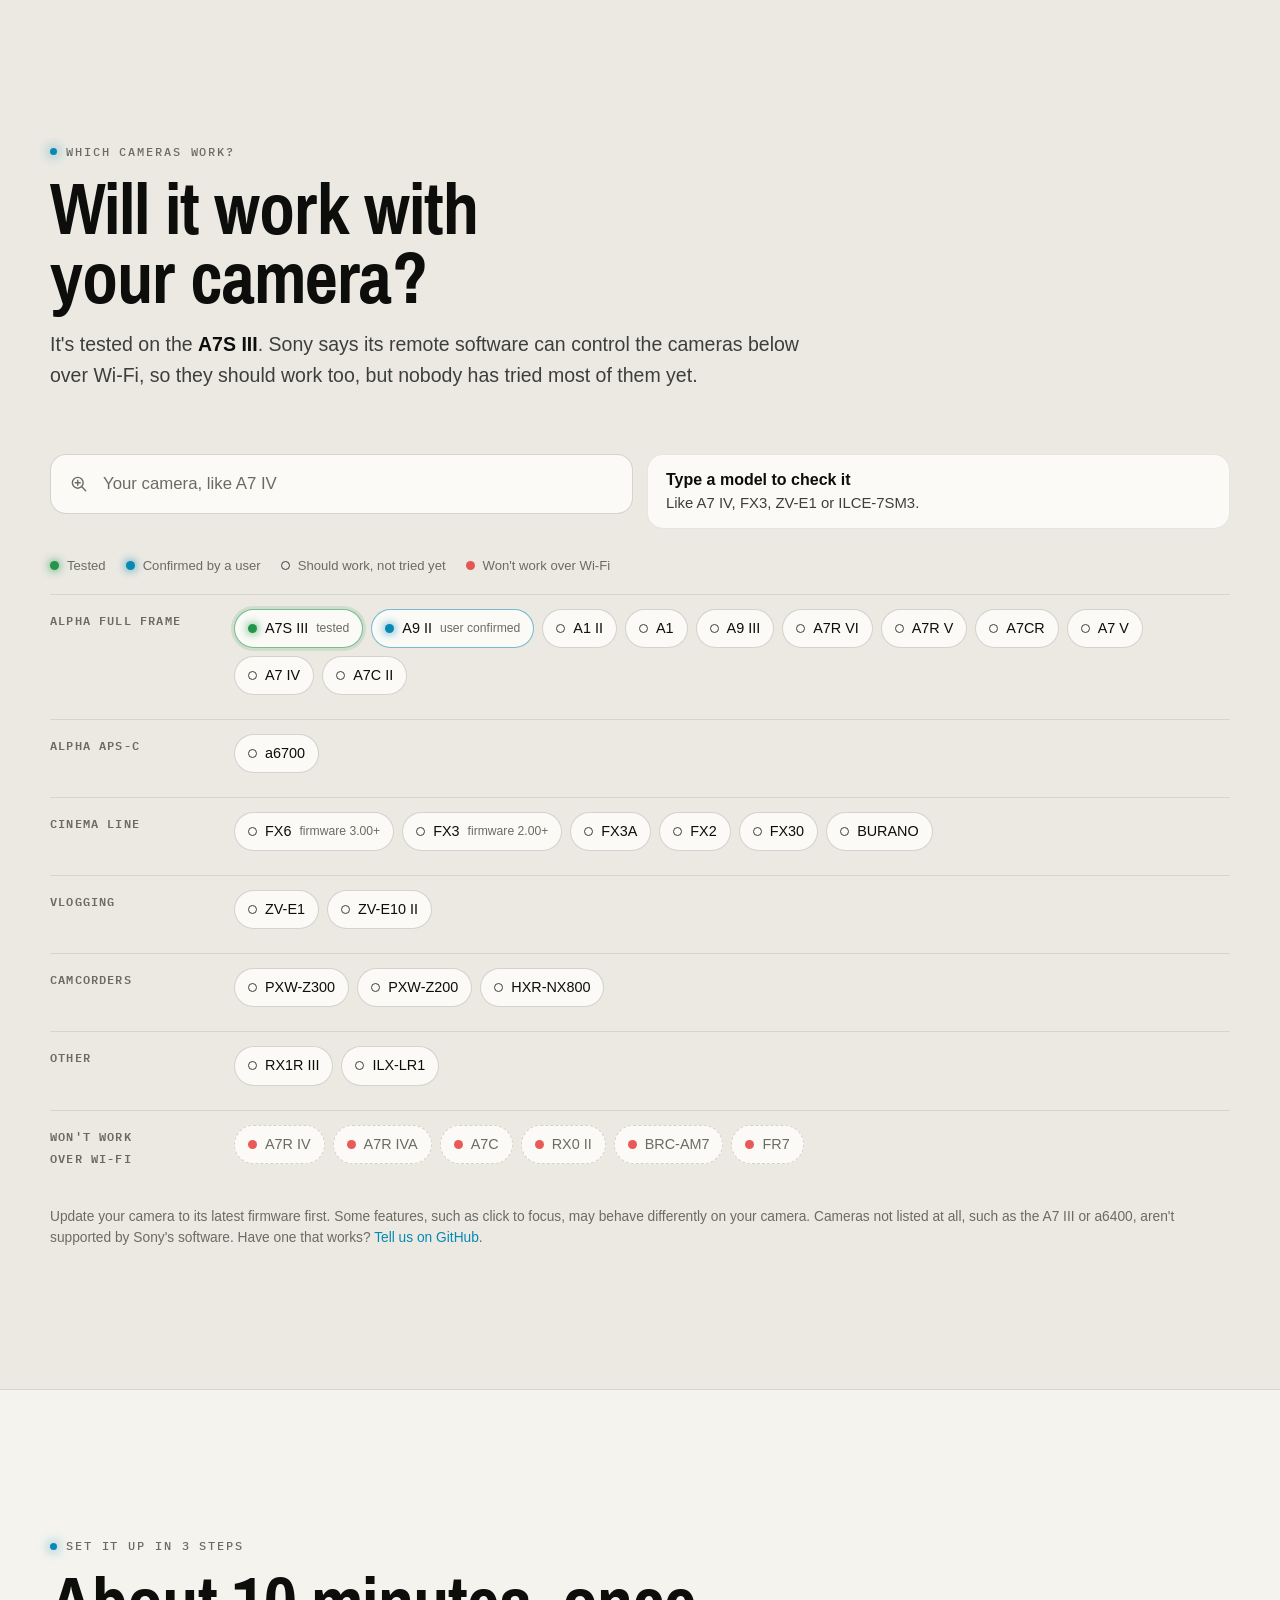
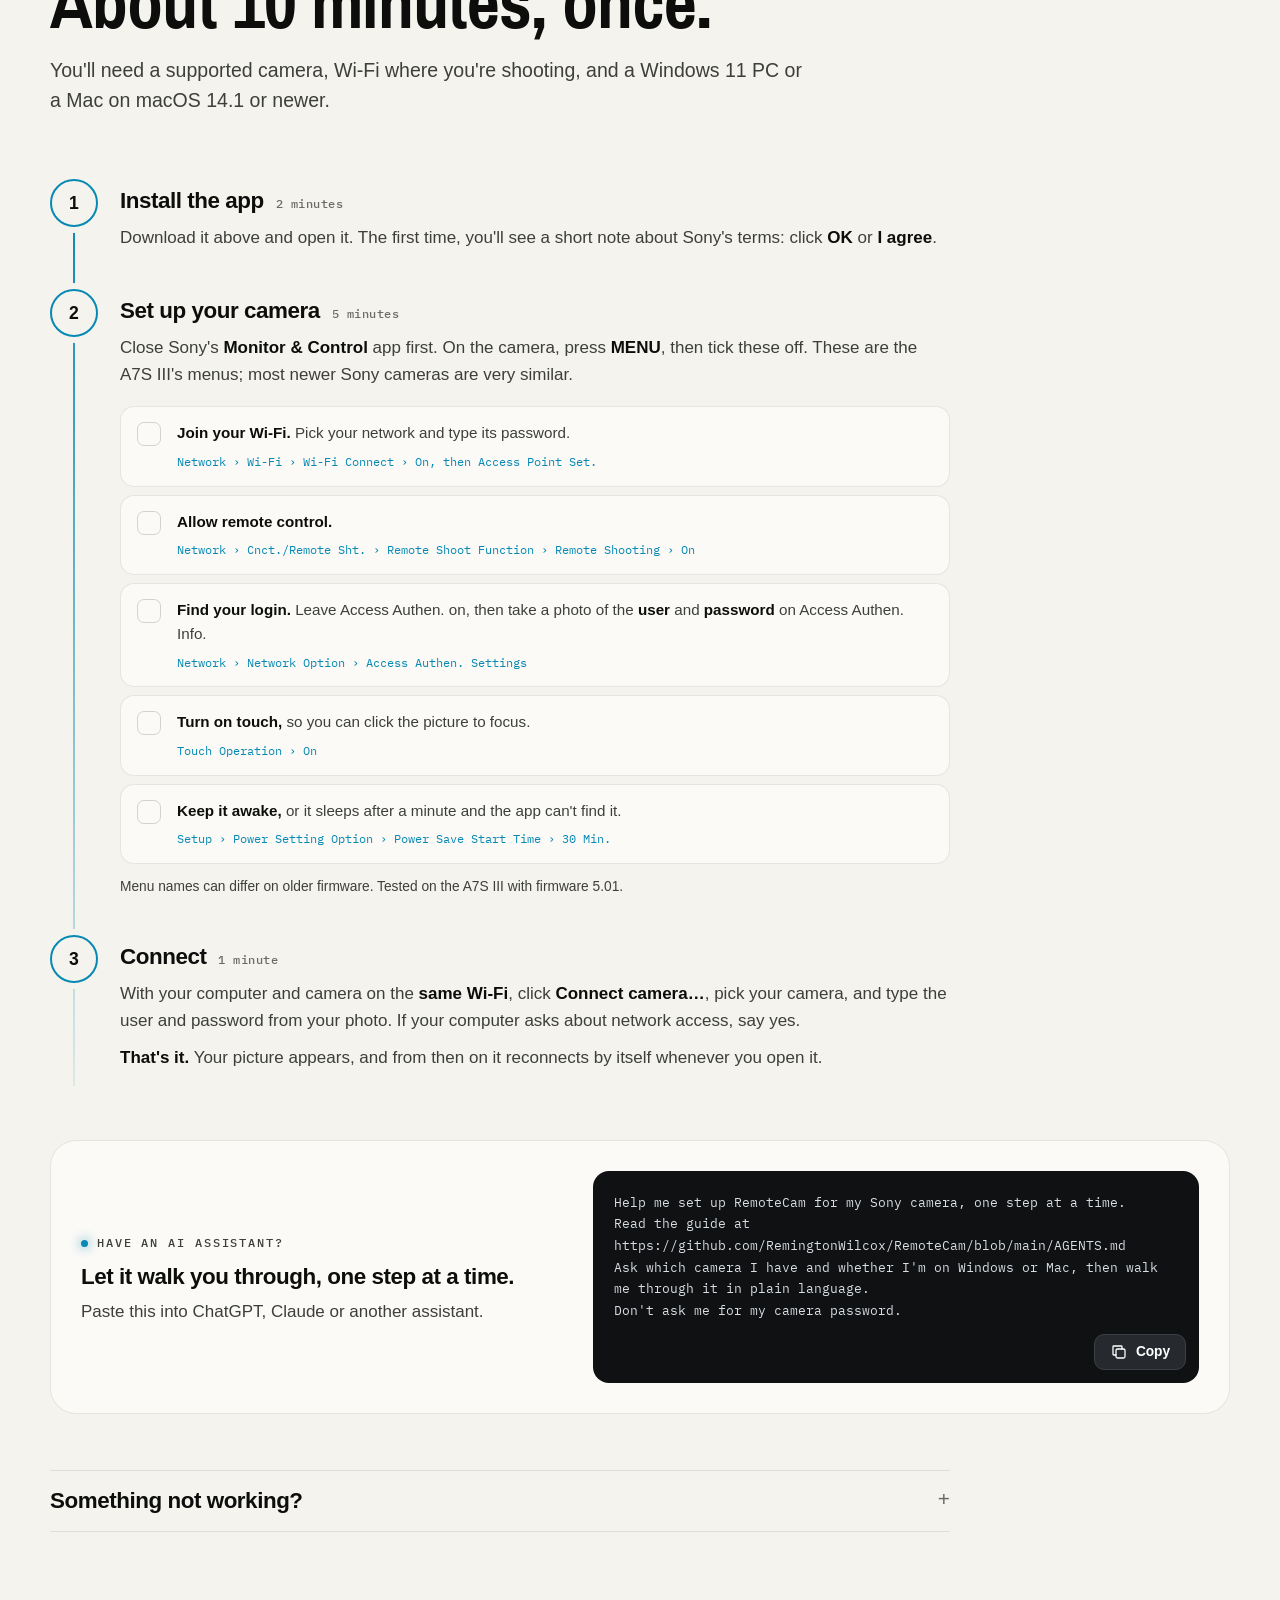
==== commit 7f7c5fe9: "Website: put the video right under the opening, and in the menu Co-Authored-By: Claude Opus 5.5 <nor" ====
--- a/site/index.html
+++ b/site/index.html
@@ -96,6 +96,7 @@
       <span class="nm"></span>
     </a>
     <nav class="nav-links" id="navLinks" aria-label="Sections">
+      <a href="#watch">Video</a>
       <a href="#auto">Wildlife</a>
       <a href="#features">Features</a>
       <a href="#anywhere">Anywhere</a>
@@ -157,6 +158,30 @@
     </div>
   </div>
 
+</section>
+
+<!-- ============================== VIDEO ============================== -->
+<section class="section" id="watch" hidden>
+  <div class="wrap">
+    <div class="head center reveal">
+      <p class="eyebrow"><span class="dot dot-rec"></span>Watch</p>
+      <h2 data-video-title>How far away can I run my camera?</h2>
+      <p class="sub">Right next to the camera, 400 feet away, on a phone hotspot with no Wi-Fi, and over the internet. Then the whole setup, start to finish, in 13 minutes.</p>
+    </div>
+    <!-- The video ID is youtubeId in config.js. Nothing loads from YouTube until someone presses play. -->
+    <div class="video reveal" id="video">
+      <img class="video-poster" src="assets/video-poster.jpg" alt="" loading="lazy">
+      <div class="video-shade"></div>
+      <div class="video-hud" aria-hidden="true">
+        <span class="mono">next to it</span><span class="mono">400 ft away</span><span class="mono">phone hotspot</span><span class="mono">over the internet</span>
+      </div>
+      <button class="play" id="playBtn" type="button" aria-label="Play the video">
+        <svg class="ic"><use href="#i-play"/></svg>
+      </button>
+      <p class="video-note" id="videoNote"></p>
+    </div>
+    <p class="video-alt"><a id="watchOnYouTube" href="https://www.youtube.com/@remwilcox" target="_blank" rel="noopener" hidden>Won't play here? Watch it on YouTube ↗</a></p>
+  </div>
 </section>
 
 <!-- ============================== AUTOMATIC RECORDING ============================== -->
@@ -465,30 +490,6 @@
         </figure>
       </div>
     </div>
-  </div>
-</section>
-
-<!-- ============================== VIDEO ============================== -->
-<section class="section" id="watch" hidden>
-  <div class="wrap">
-    <div class="head center reveal">
-      <p class="eyebrow"><span class="dot dot-rec"></span>Watch</p>
-      <h2 data-video-title>How far away can I run my camera?</h2>
-      <p class="sub">Right next to the camera, 400 feet away, on a phone hotspot with no Wi-Fi, and over the internet. Then the whole setup, start to finish, in 13 minutes.</p>
-    </div>
-    <!-- The video ID is youtubeId in config.js. Nothing loads from YouTube until someone presses play. -->
-    <div class="video reveal" id="video">
-      <img class="video-poster" src="assets/video-poster.jpg" alt="" loading="lazy">
-      <div class="video-shade"></div>
-      <div class="video-hud" aria-hidden="true">
-        <span class="mono">next to it</span><span class="mono">400 ft away</span><span class="mono">phone hotspot</span><span class="mono">over the internet</span>
-      </div>
-      <button class="play" id="playBtn" type="button" aria-label="Play the video">
-        <svg class="ic"><use href="#i-play"/></svg>
-      </button>
-      <p class="video-note" id="videoNote"></p>
-    </div>
-    <p class="video-alt"><a id="watchOnYouTube" href="https://www.youtube.com/@remwilcox" target="_blank" rel="noopener" hidden>Won't play here? Watch it on YouTube ↗</a></p>
   </div>
 </section>
 
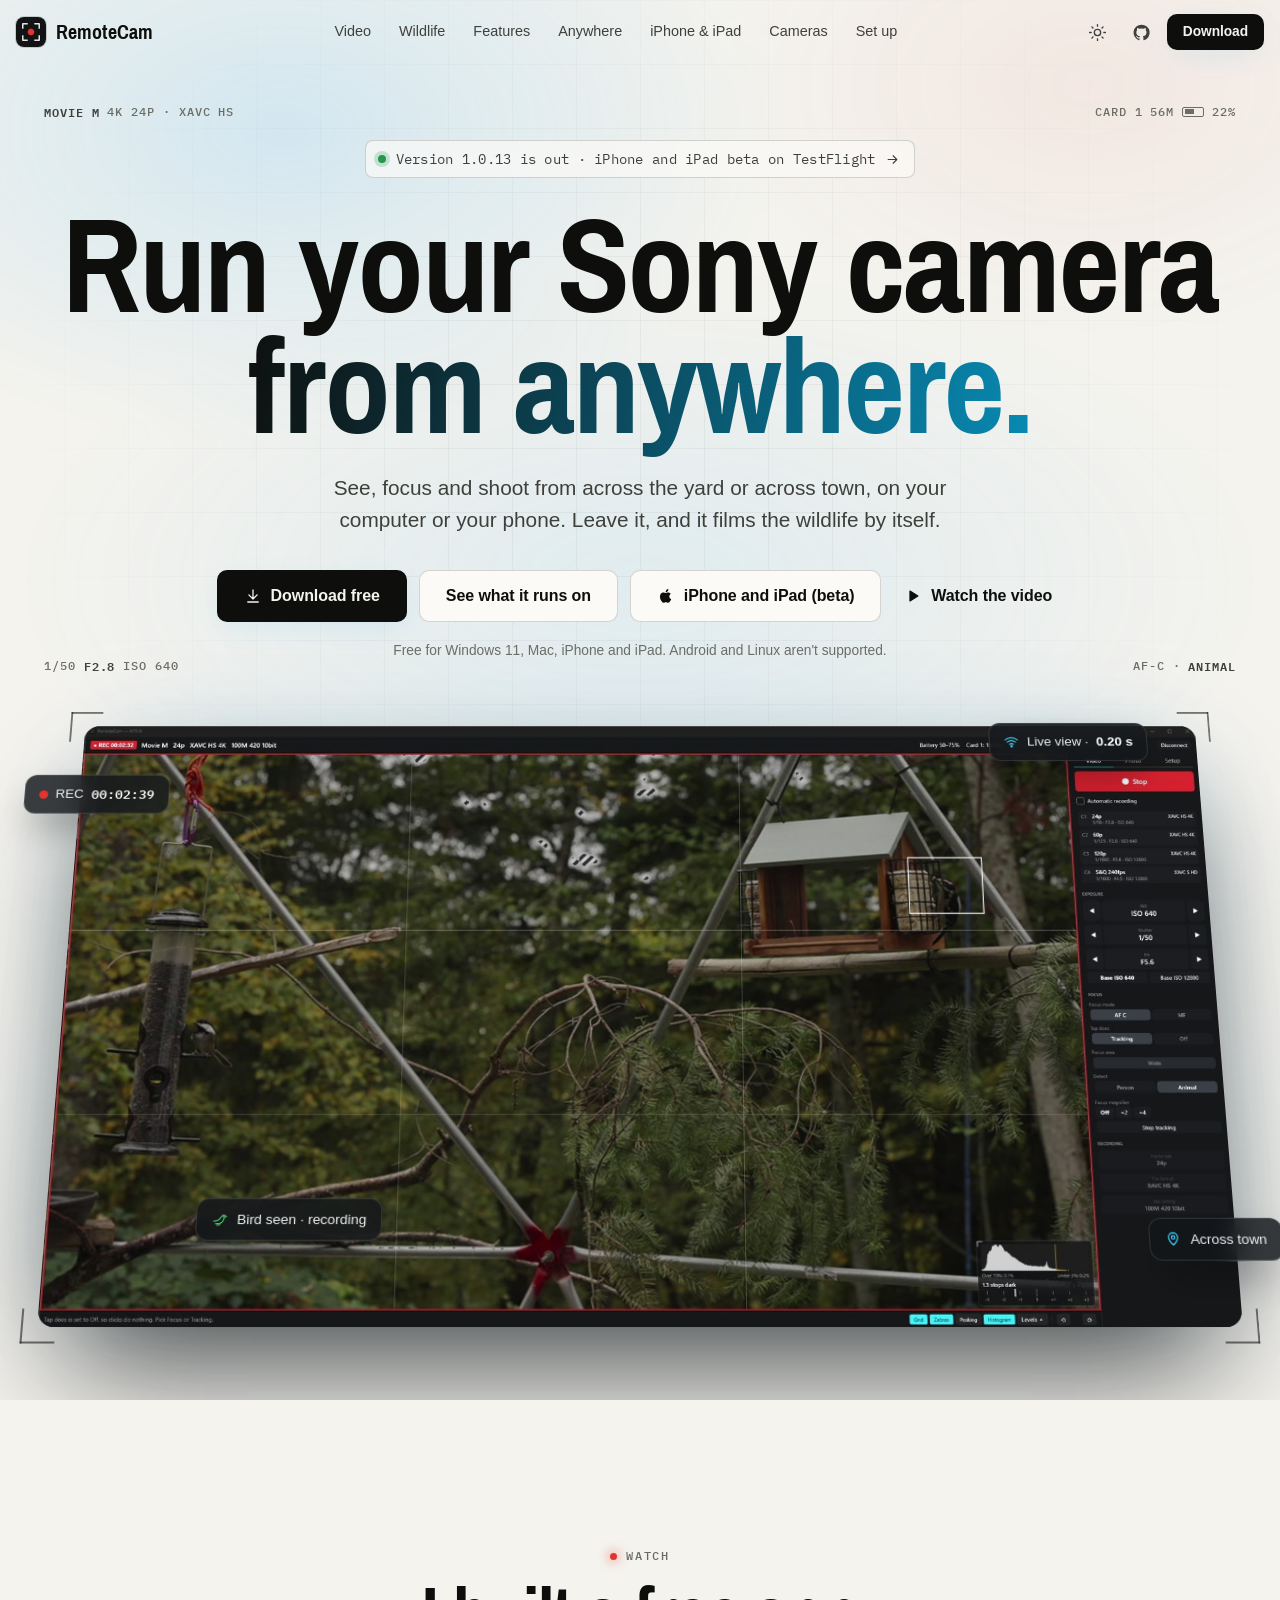
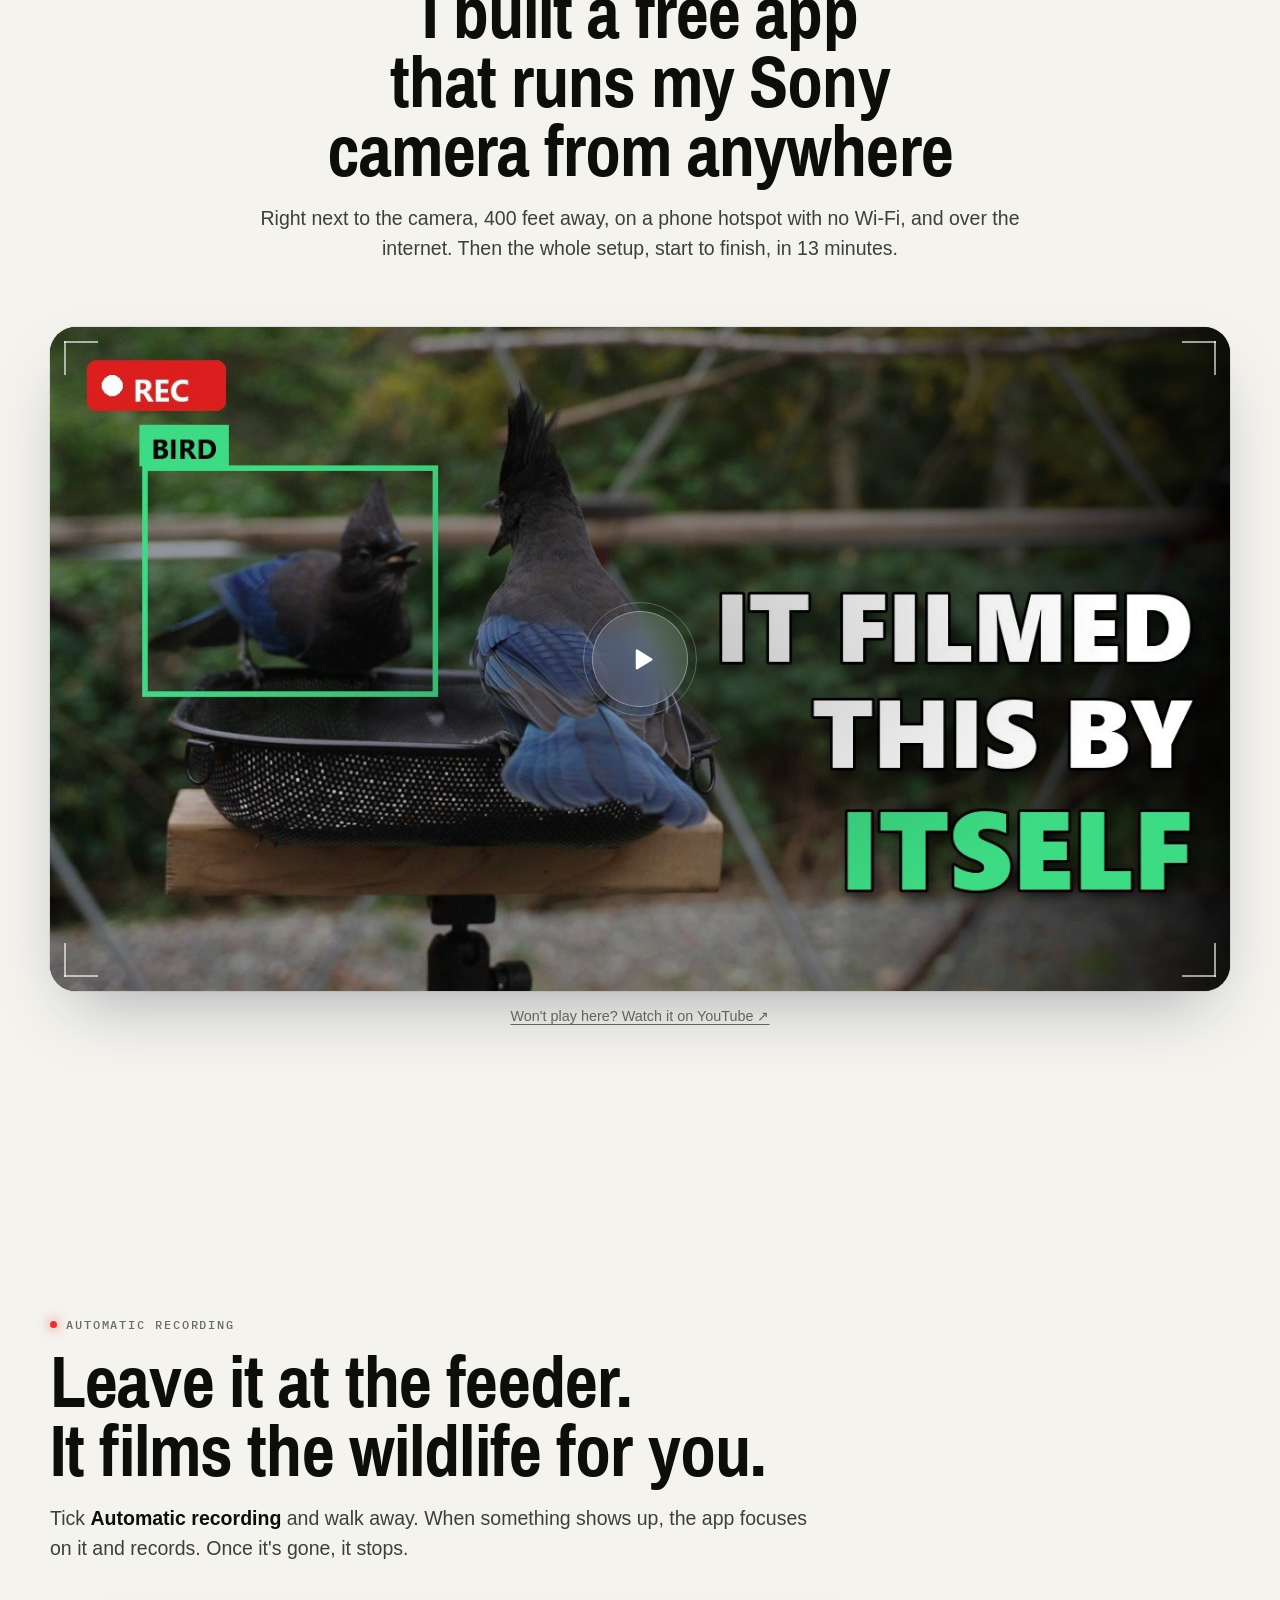
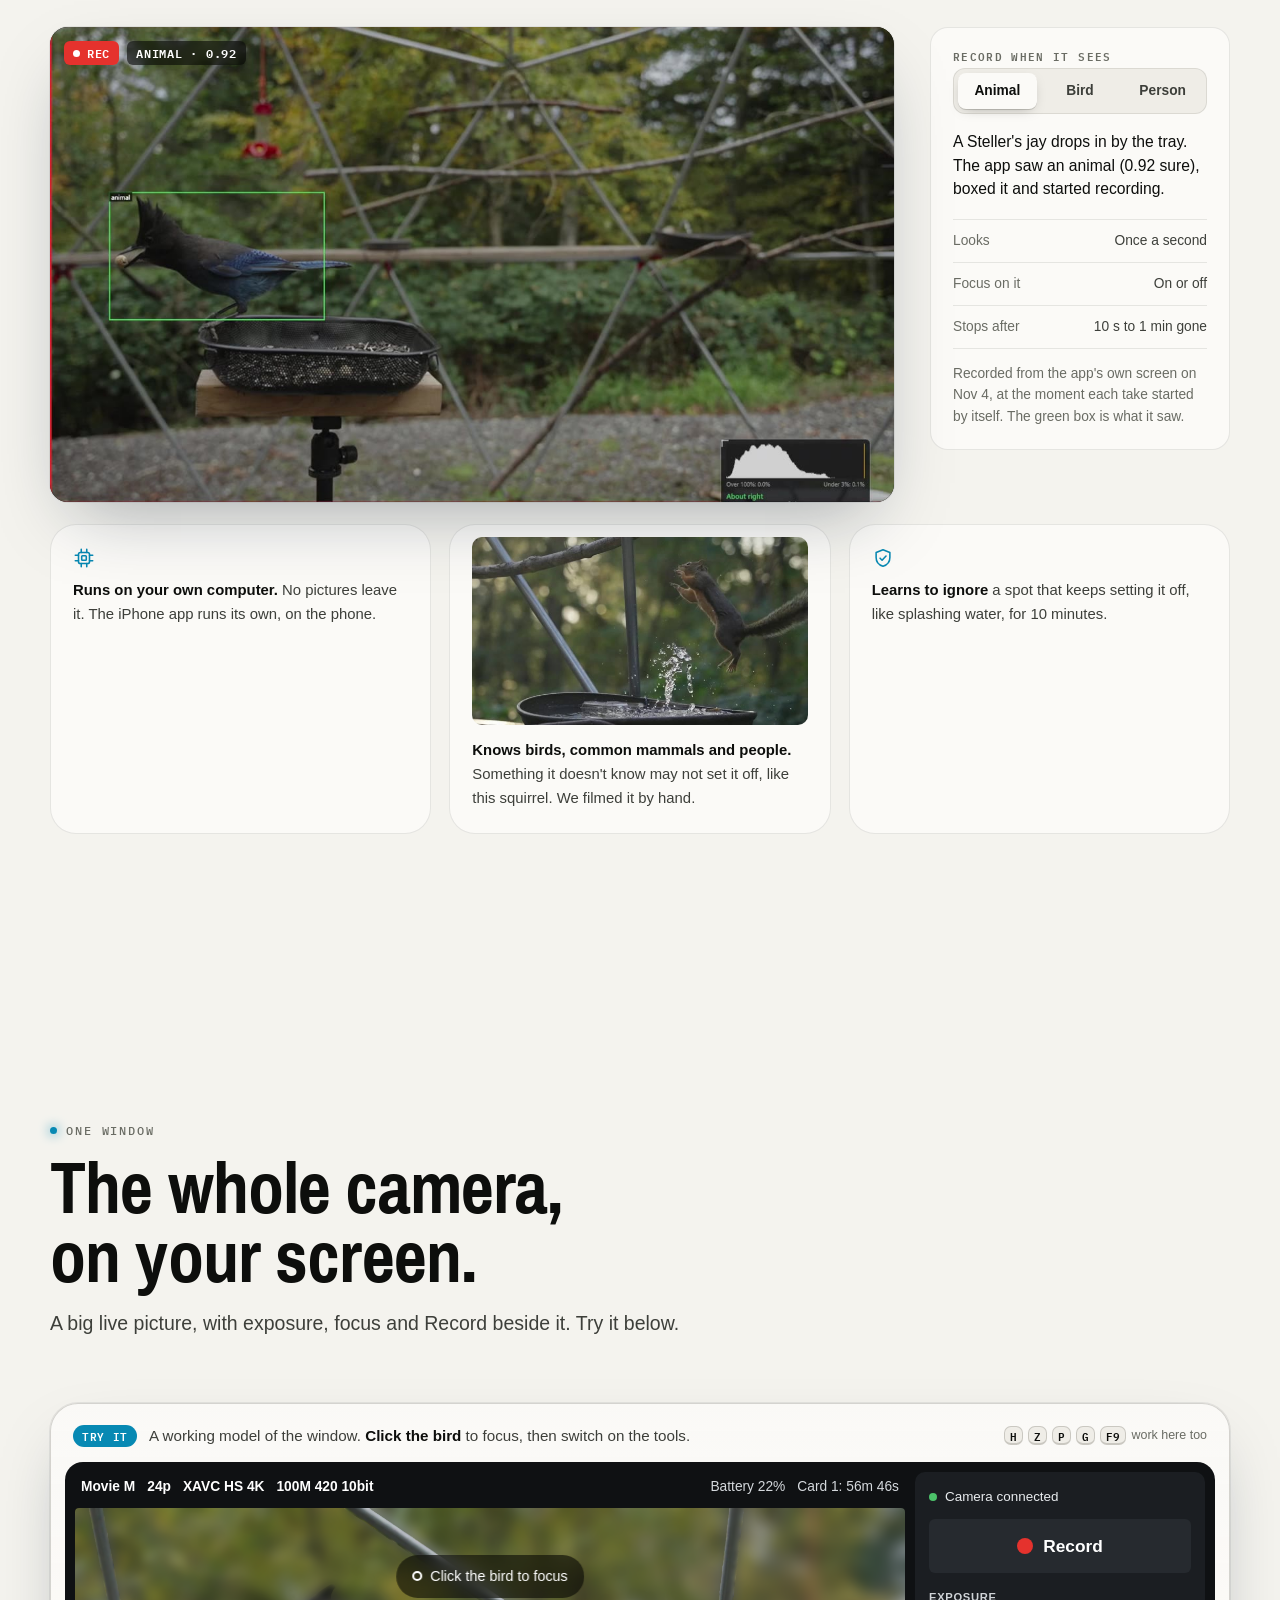
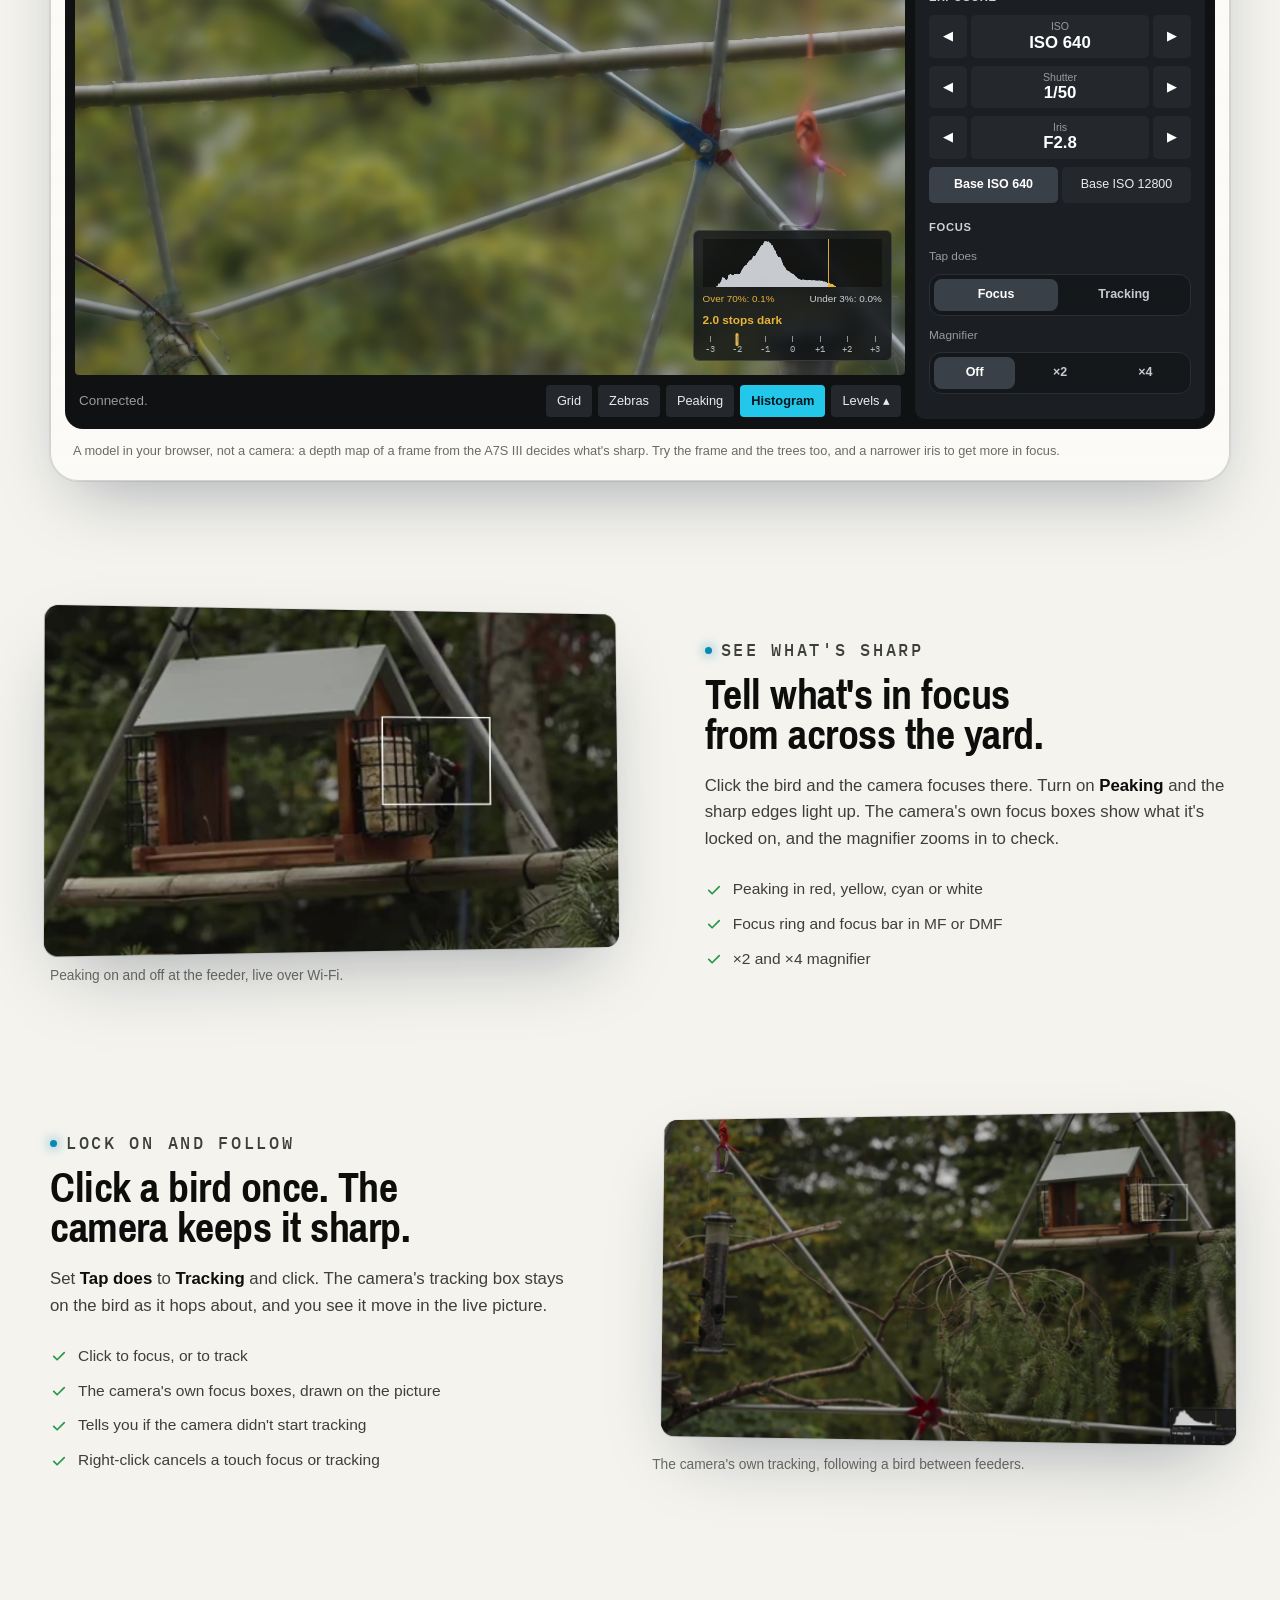
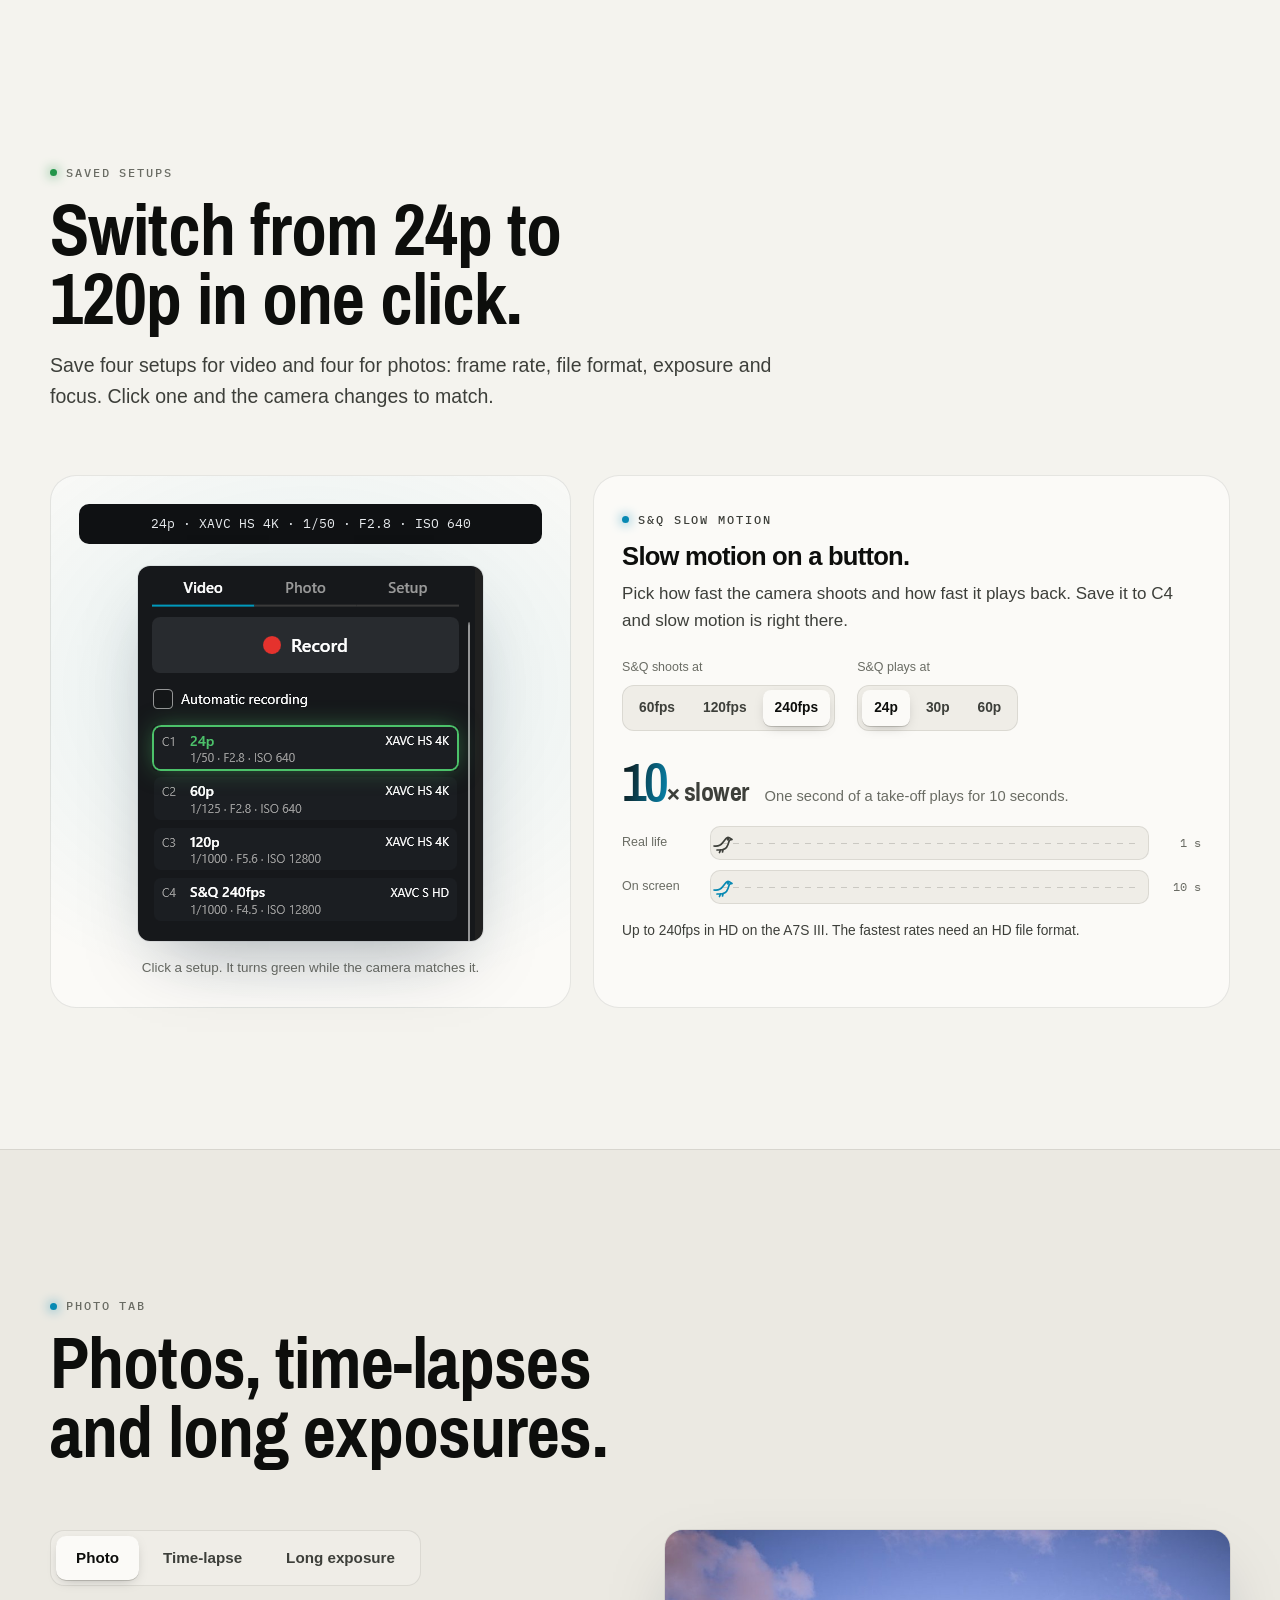
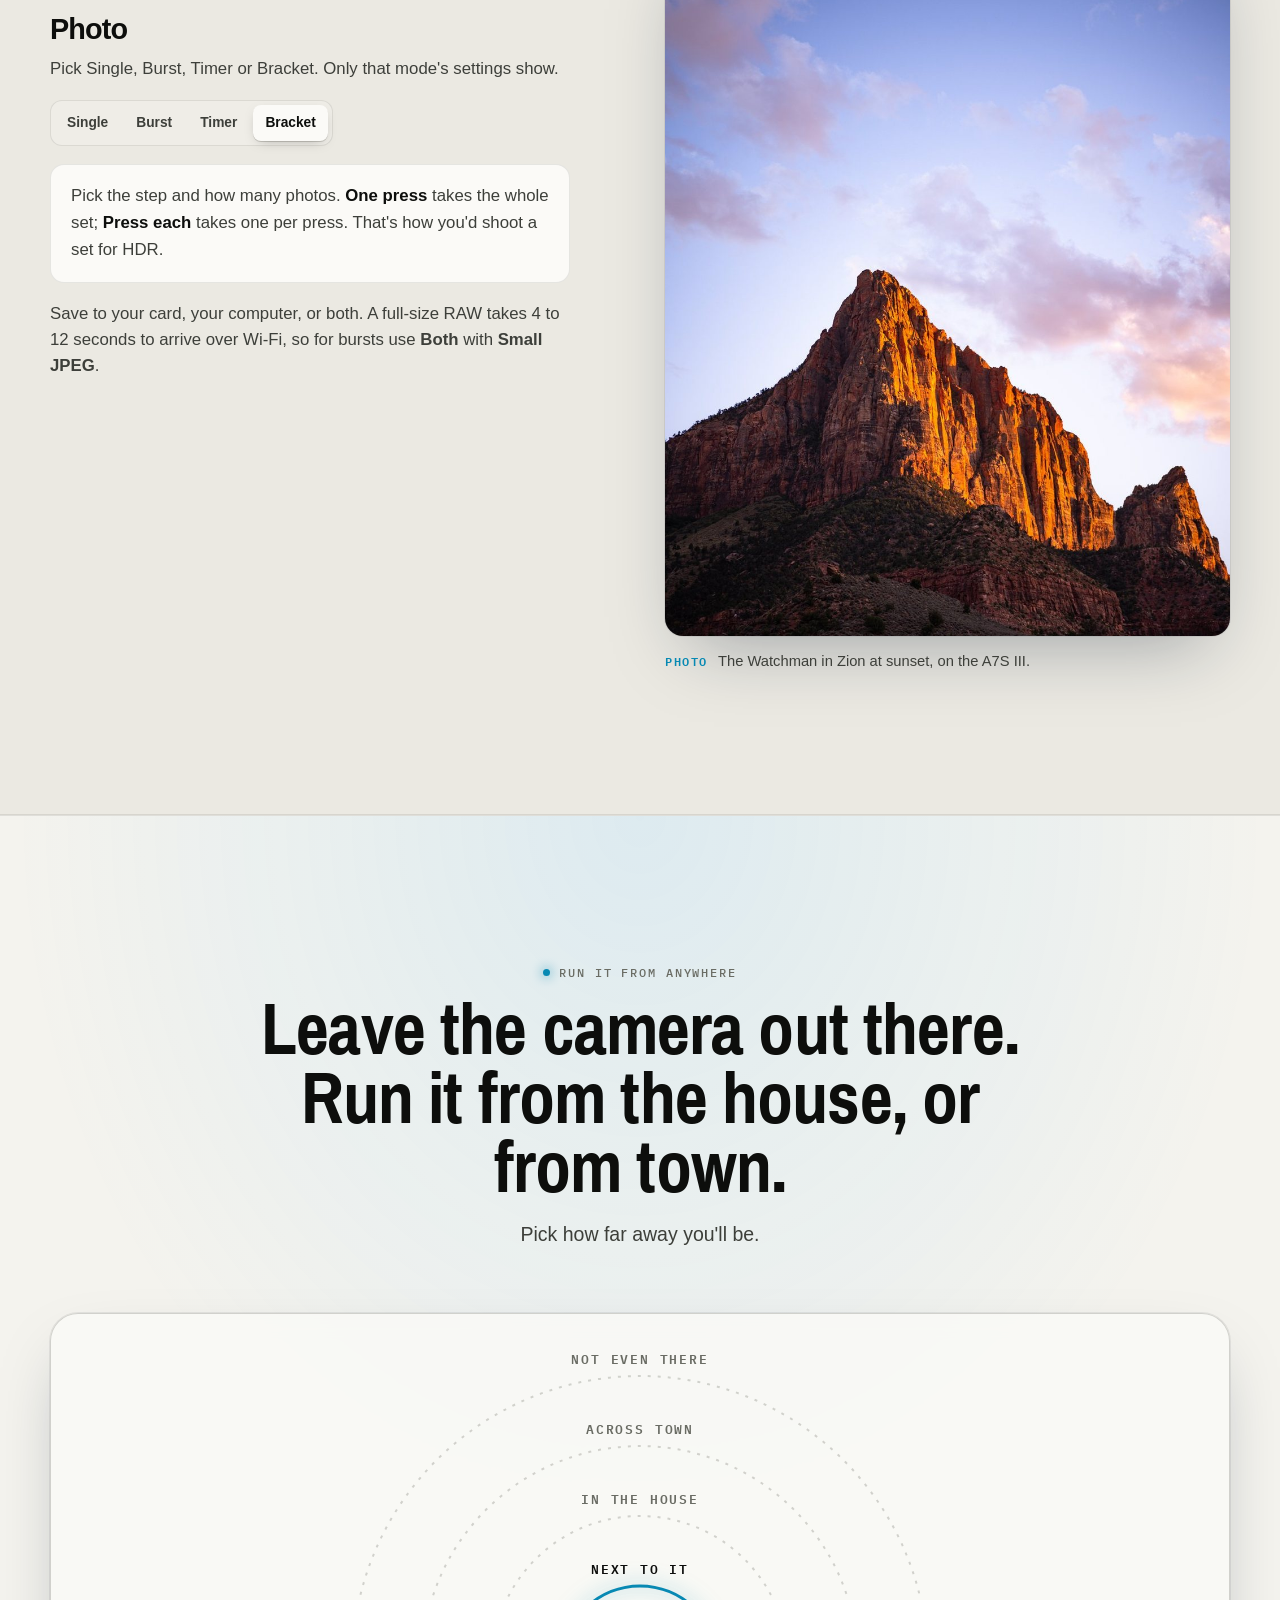
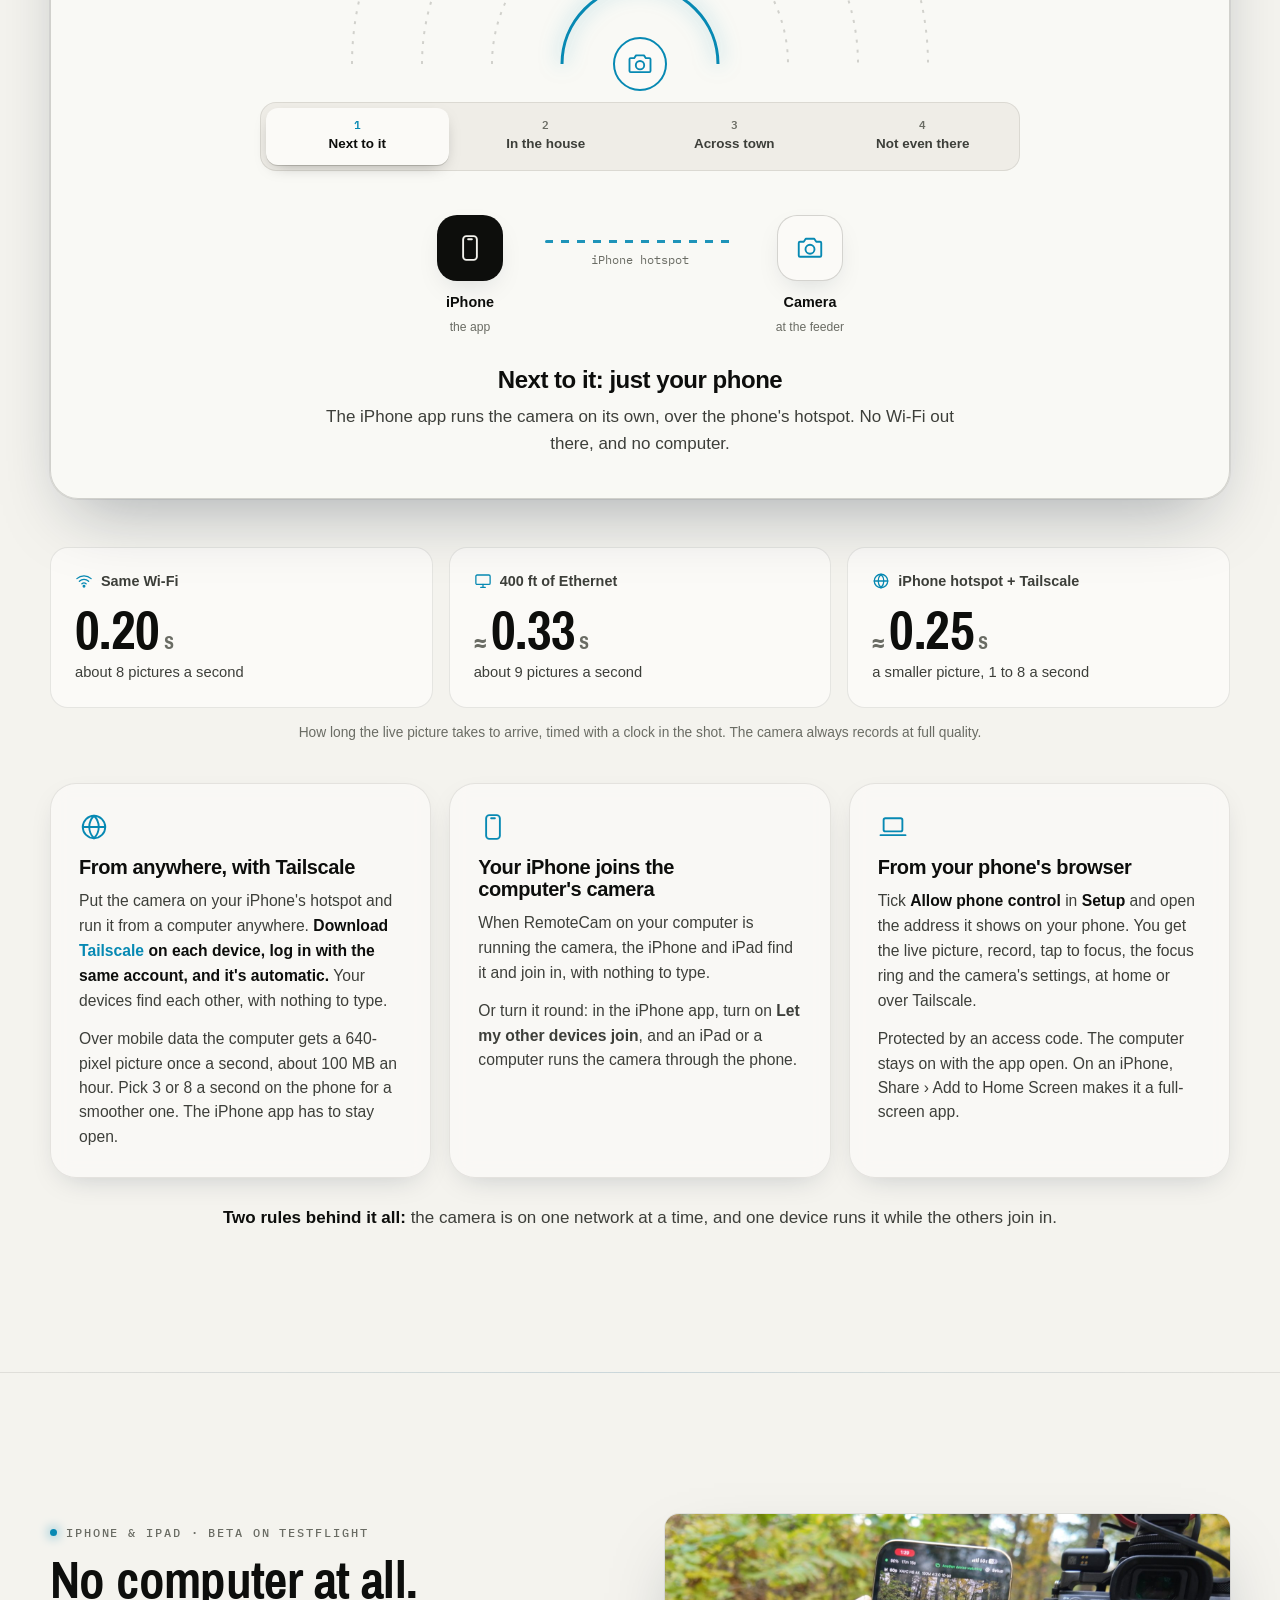
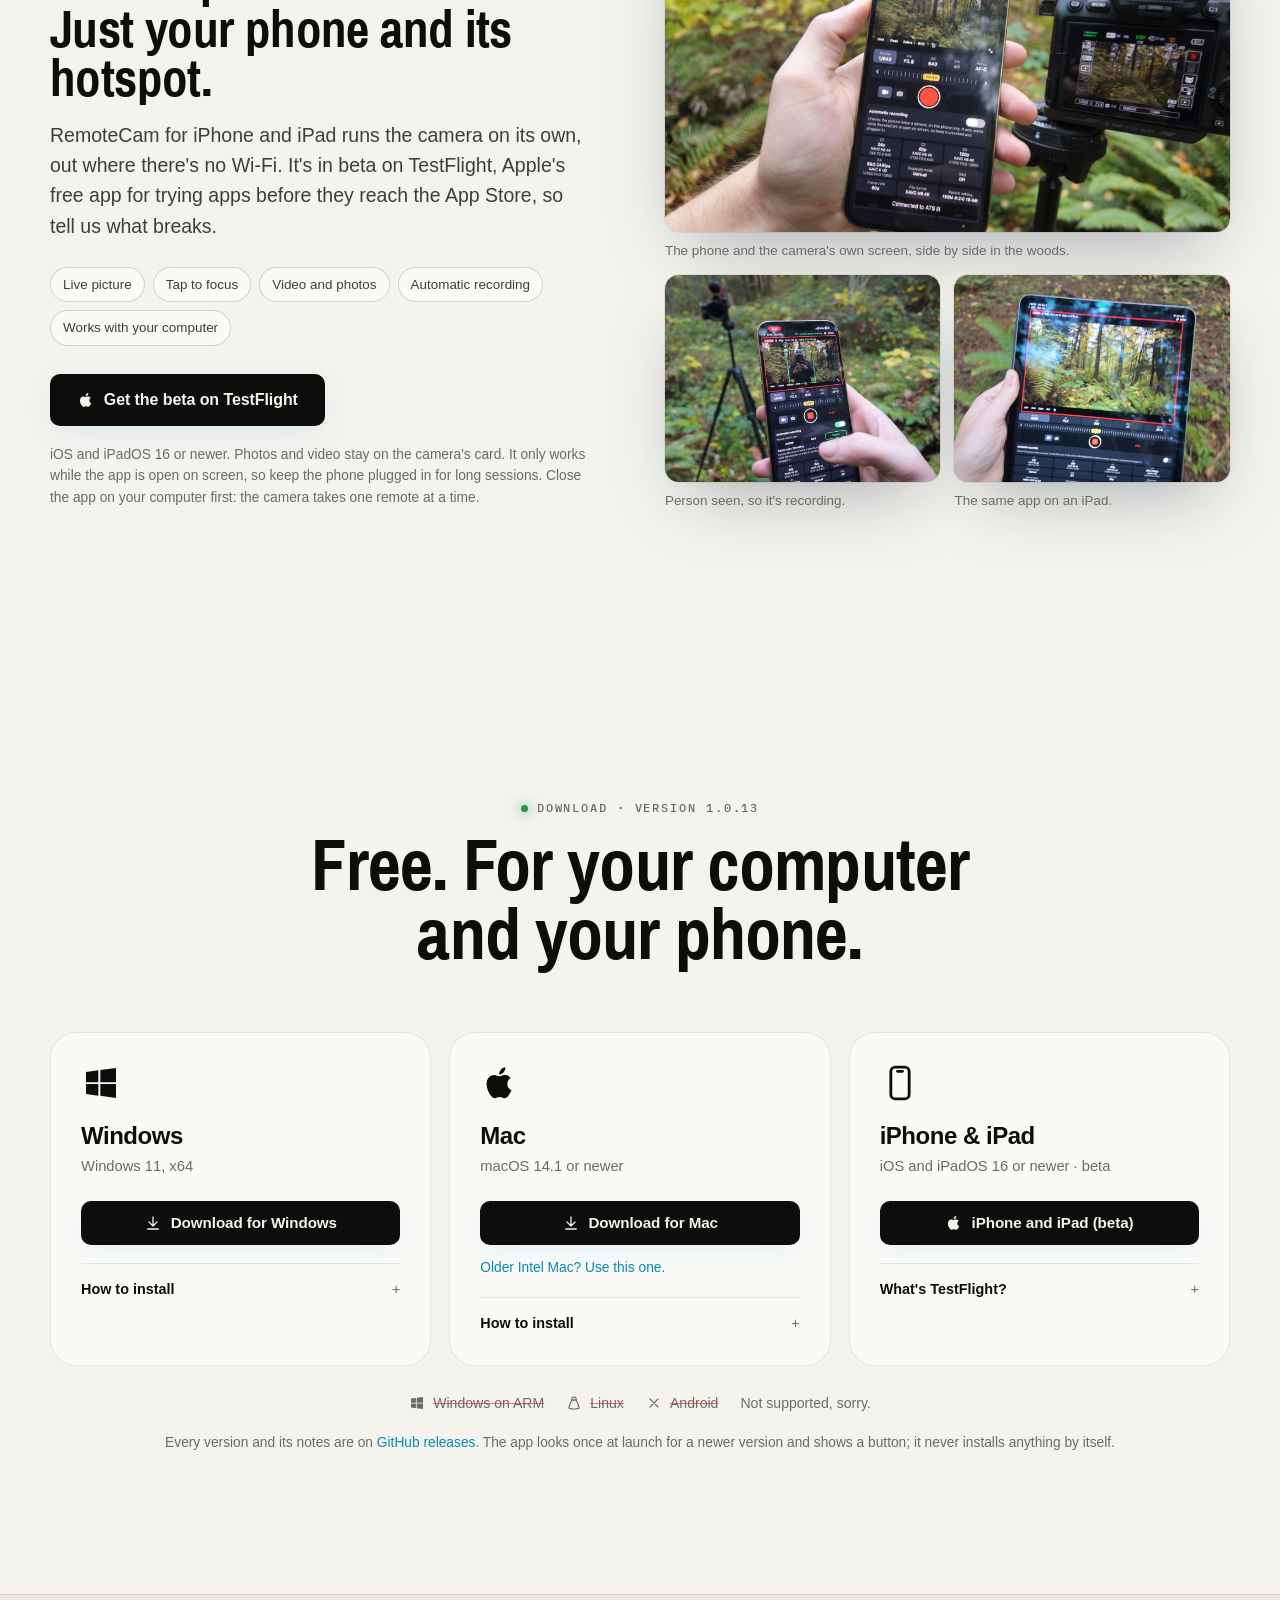
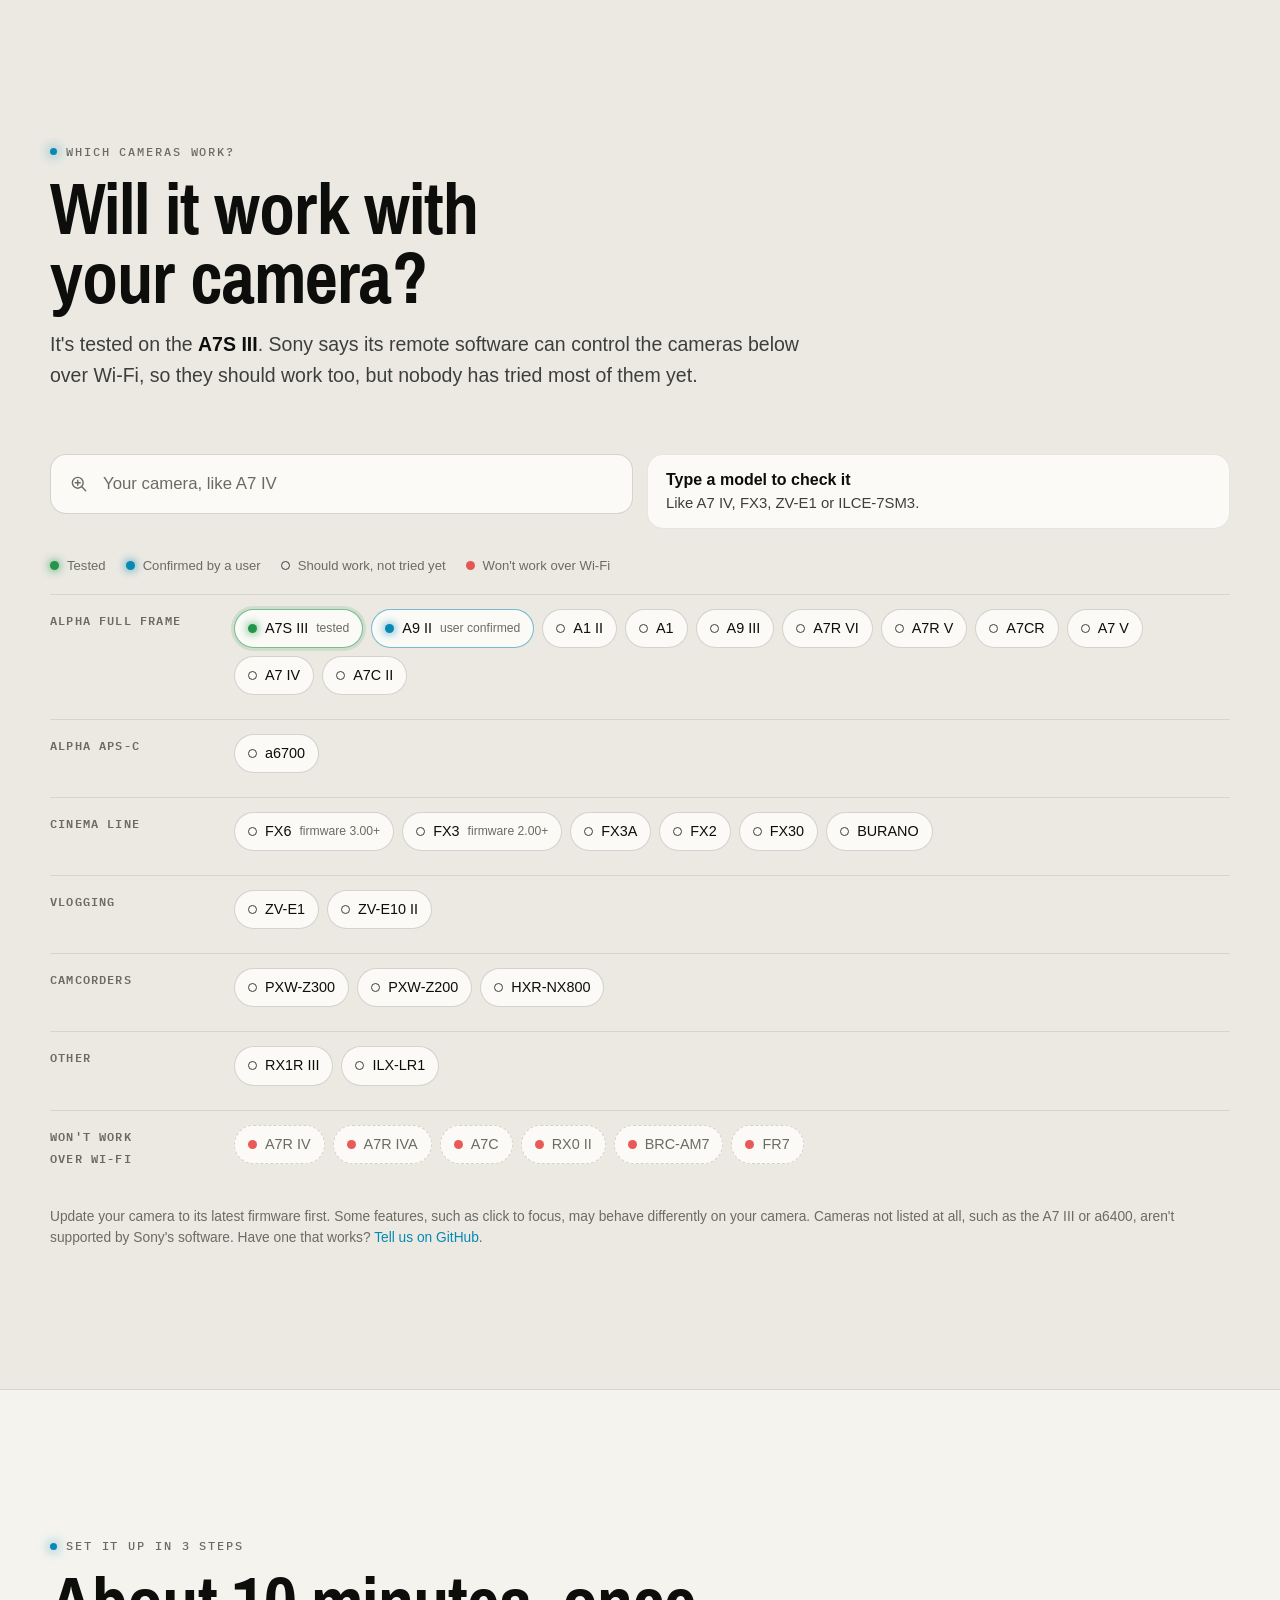
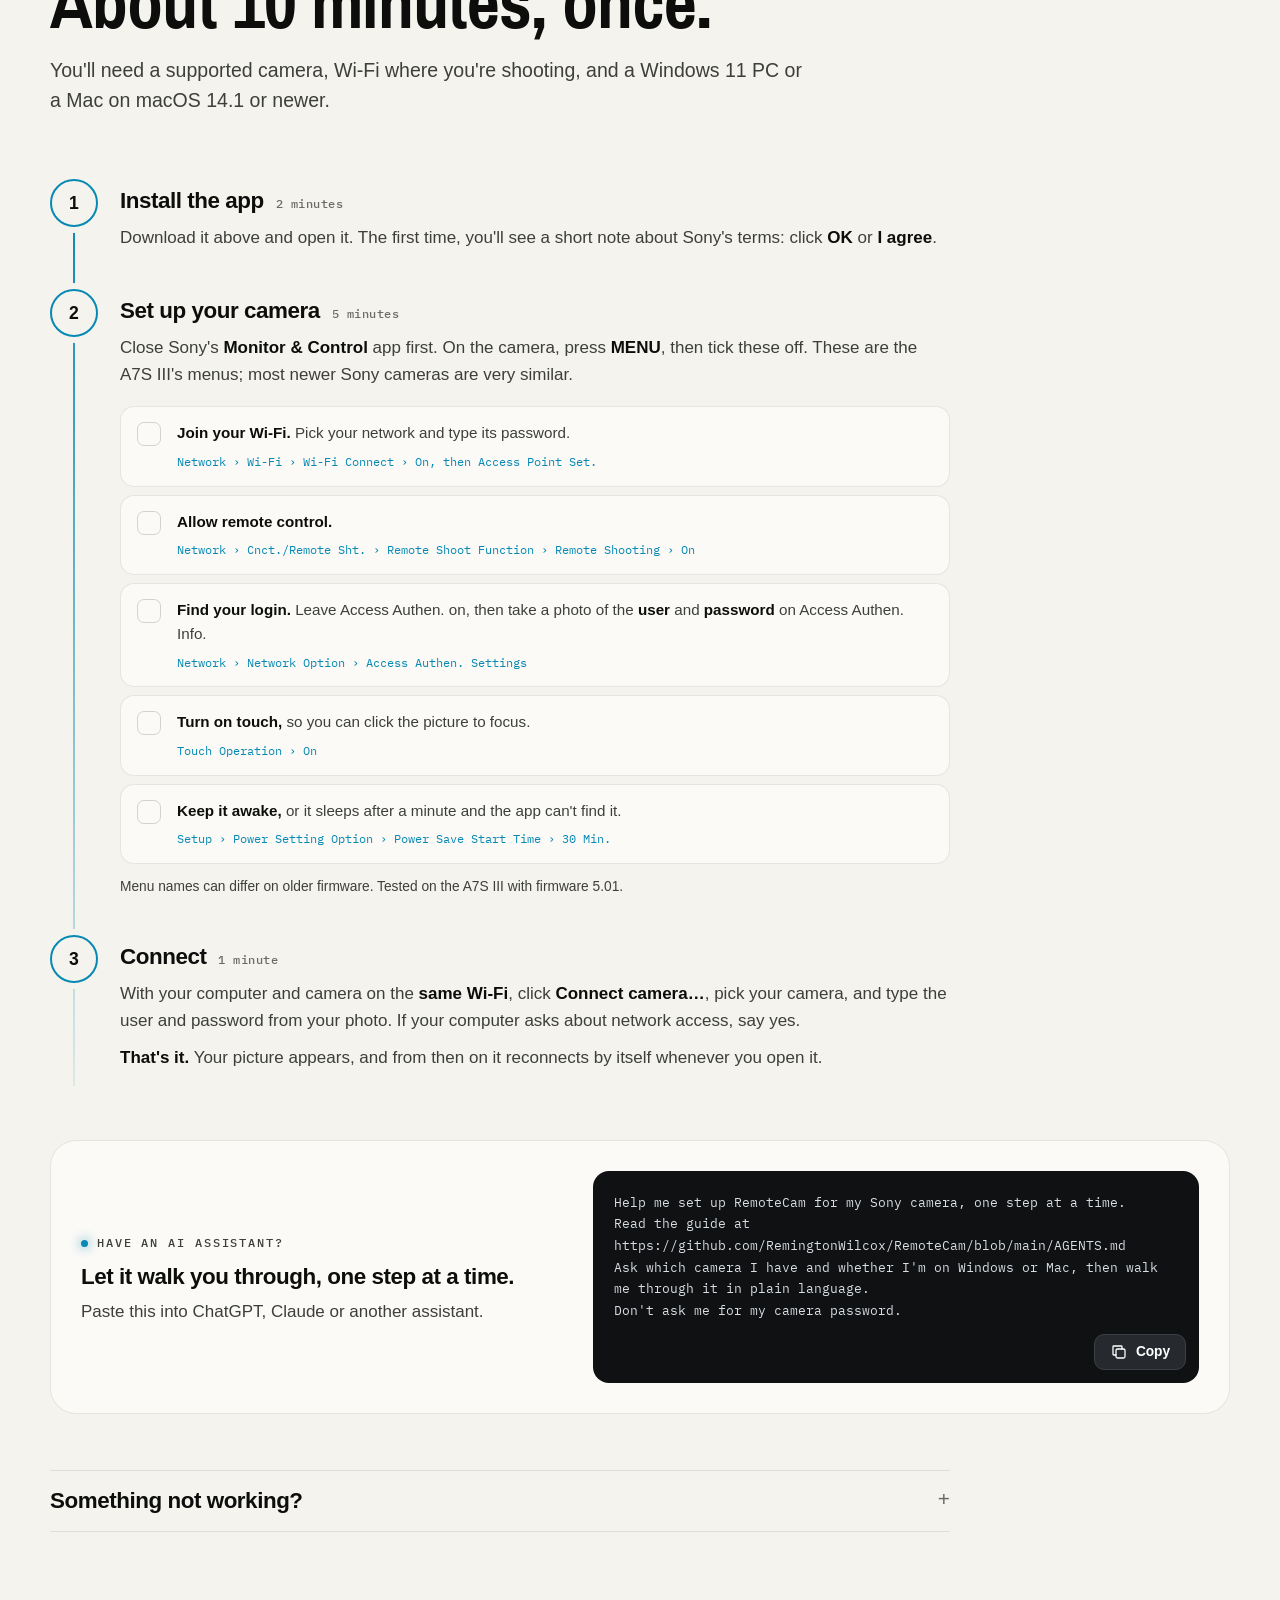
==== commit 5bdbc3e1: "Website: the video shows its YouTube thumbnail before you press play Co-Authored-By: Claude Opus 5.5" ====
--- a/site/index.html
+++ b/site/index.html
@@ -170,11 +170,8 @@
     </div>
     <!-- The video ID is youtubeId in config.js. Nothing loads from YouTube until someone presses play. -->
     <div class="video reveal" id="video">
-      <img class="video-poster" src="assets/video-poster.jpg" alt="" loading="lazy">
+      <img class="video-poster" src="assets/video-poster-2.jpg" width="1280" height="720" alt="The video's thumbnail: two Steller's jays at a feeder, one in the app's BIRD box with REC on, and the words It filmed this by itself" loading="lazy">
       <div class="video-shade"></div>
-      <div class="video-hud" aria-hidden="true">
-        <span class="mono">next to it</span><span class="mono">400 ft away</span><span class="mono">phone hotspot</span><span class="mono">over the internet</span>
-      </div>
       <button class="play" id="playBtn" type="button" aria-label="Play the video">
         <svg class="ic"><use href="#i-play"/></svg>
       </button>
--- a/site/styles.css
+++ b/site/styles.css
@@ -349,9 +349,9 @@
   position: relative; aspect-ratio: 16 / 9; border-radius: var(--r-lg); overflow: hidden; background: #000;
   box-shadow: var(--shadow); isolation: isolate;
 }
-.video-poster { position: absolute; inset: 0; width: 100%; height: 100%; object-fit: cover; transform: scale(1.03); filter: saturate(.9); transition: transform 1.2s var(--ease); }
-.video:hover .video-poster { transform: scale(1.06); }
-.video-shade { position: absolute; inset: 0; background: radial-gradient(60% 70% at 50% 50%, rgba(0, 0, 0, .1), rgba(0, 0, 0, .65)); }
+.video-poster { position: absolute; inset: 0; width: 100%; height: 100%; object-fit: cover; transform: scale(1.0); transition: transform 1.2s var(--ease); }
+.video:hover .video-poster { transform: scale(1.02); }
+.video-shade { position: absolute; inset: 0; background: radial-gradient(40% 45% at 50% 50%, rgba(0, 0, 0, .25), rgba(0, 0, 0, 0)); }
 .video-hud { position: absolute; left: 0; right: 0; bottom: 22px; display: flex; justify-content: center; gap: clamp(10px, 3vw, 40px); color: rgba(255, 255, 255, .75); font-size: clamp(.6rem, 1.2vw, .8rem); letter-spacing: .1em; text-transform: uppercase; }
 .video-hud span { position: relative; padding-top: 14px; }
 .video-hud span::before { content: ""; position: absolute; top: 0; left: 50%; width: 6px; height: 6px; border-radius: 50%; background: #3fd4ff; translate: -50% 0; box-shadow: 0 0 10px #3fd4ff; }
